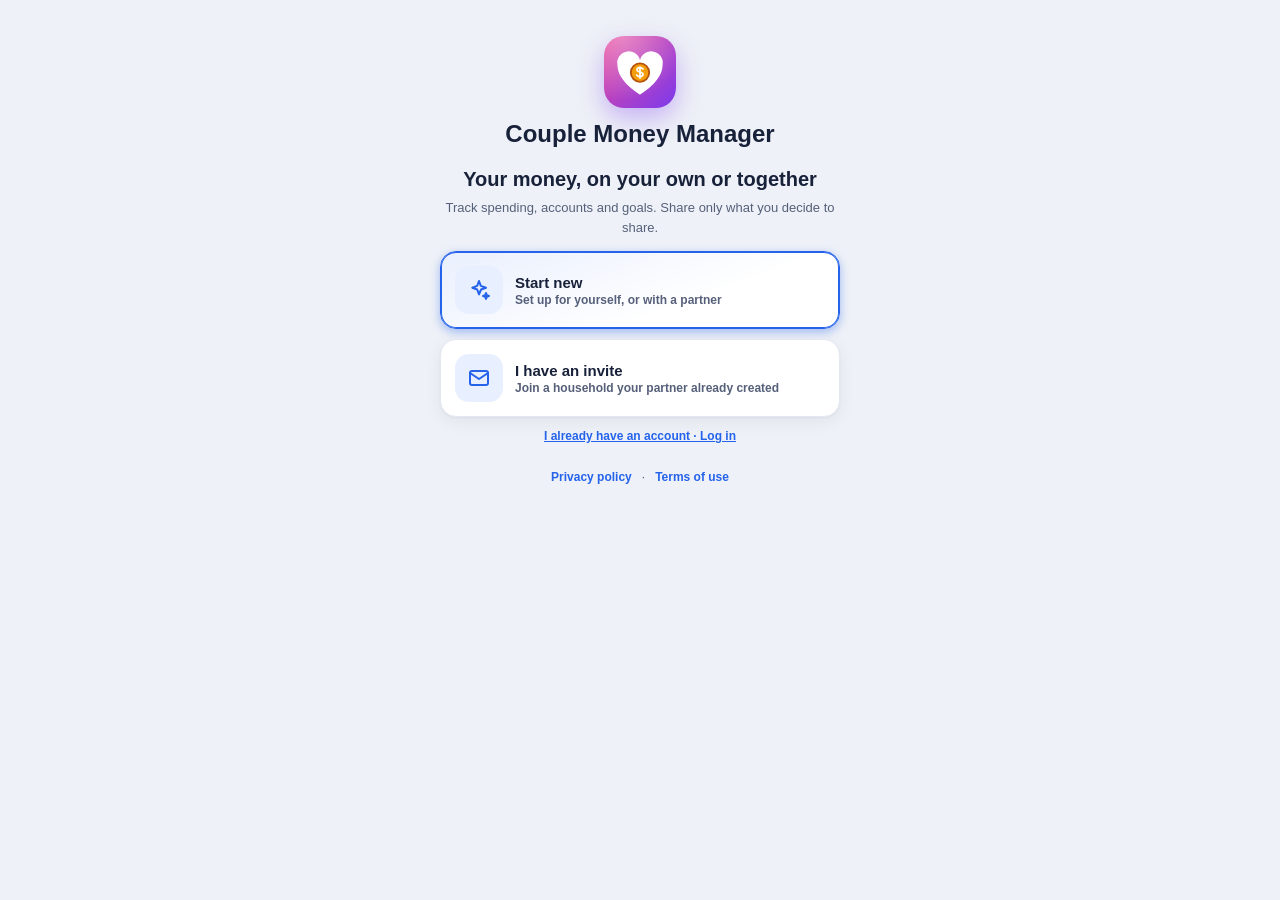
==== index.html @ 71496092 "v1.60 beta 124" ====
<!DOCTYPE html>
<html lang="en">
<head>
<meta charset="UTF-8">
<script>/* beta 45: OneDrive sign-in pop-up — hand the result to the app window and close, without starting the app here */
(function(){try{if(window.opener&&window.opener!==window&&/[?&]state=cmm45/.test(location.search)){window.opener.postMessage({type:'cmm45-ms',search:location.search},location.origin);document.write('<p style="font-family:sans-serif;padding:24px">Signed in. You can close this window.</p>');if(window.stop)window.stop();setTimeout(function(){window.close();},400);}}catch(e){}})();</script>
<meta name="viewport" content="width=device-width, initial-scale=1, viewport-fit=cover">
<meta name="theme-color" content="#2563eb">
<meta name="mobile-web-app-capable" content="yes">
<meta name="apple-mobile-web-app-capable" content="yes">
<meta name="apple-mobile-web-app-status-bar-style" content="black-translucent">
<meta name="apple-mobile-web-app-title" content="Couple Money">
<meta name="application-name" content="Couple Money Manager">
<meta name="app-version" content="1.60-beta.124">
<meta name="format-detection" content="telephone=no">
<link rel="apple-touch-icon" href="[data-uri]">
<title>v1.60 beta 124 · Couple Money Manager</title>
<link rel="manifest" href="manifest.json">
<meta name="description" content="Your money. Together or your own. Personal and couple tracking, shared bills, budgets, goals and net worth.">
<link rel="icon" href="data:image/svg+xml,%3Csvg xmlns=%22http://www.w3.org/2000/svg%22 viewBox=%220 0 64 64%22%3E%3Cdefs%3E%3ClinearGradient id=%22g%22 x1=%220%22 y1=%220%22 x2=%221%22 y2=%221%22%3E%3Cstop offset=%220%22 stop-color=%22%23ec4899%22/%3E%3Cstop offset=%221%22 stop-color=%22%237c3aed%22/%3E%3C/linearGradient%3E%3CradialGradient id=%22s%22 cx=%22.25%22 cy=%220%22 r=%22.9%22%3E%3Cstop offset=%220%22 stop-color=%22%23fff%22 stop-opacity=%22.35%22/%3E%3Cstop offset=%221%22 stop-color=%22%23fff%22 stop-opacity=%220%22/%3E%3C/radialGradient%3E%3C/defs%3E%3Crect width=%2264%22 height=%2264%22 rx=%2215%22 fill=%22url%28%23g%29%22/%3E%3Crect width=%2264%22 height=%2264%22 rx=%2215%22 fill=%22url%28%23s%29%22/%3E%3Cpath d=%22M32 52S12 40.5 12 26.2A10.2 10.2 0 0 1 32 21.6a10.2 10.2 0 0 1 20 4.6C52 40.5 32 52 32 52Z%22 fill=%22%23fff%22/%3E%3Ccircle cx=%2232%22 cy=%2232.5%22 r=%228.2%22 fill=%22%23f59e0b%22/%3E%3Ccircle cx=%2232%22 cy=%2232.5%22 r=%228.2%22 fill=%22none%22 stroke=%22%23b45309%22 stroke-width=%221.6%22/%3E%3Cpath d=%22M32 27.6v9.8M34.6 29.4c-.6-.9-1.6-1.3-2.7-1.3-1.5 0-2.6.8-2.6 2s1.2 1.6 2.6 1.9 2.8.8 2.8 2.1-1.2 2-2.8 2c-1.2 0-2.3-.5-2.9-1.4%22 fill=%22none%22 stroke=%22%23fff%22 stroke-width=%221.5%22 stroke-linecap=%22round%22/%3E%3C/svg%3E">
<link rel="stylesheet" href="couple-money-manager.css?v=1.60-beta.124">

</head>
<body>
<header class="hdr">
  <!-- v1.60 b30 · header redesign per mockup: full brand on the left (logo + name + tagline),
       one hamburger action on the right — it opens the quick-menu rail under it -->
  <div class="logo" style="display:flex;align-items:center;justify-content:center;color:#fff"><svg class="icn" style="width:25px;height:25px;vertical-align:0;stroke-width:1.6" viewBox="0 0 24 24"><path d="M12 20.5s-7.5-4.6-7.5-10.2A4.3 4.3 0 0 1 12 7.8a4.3 4.3 0 0 1 7.5 2.5c0 5.6-7.5 10.2-7.5 10.2Z" fill="#fff" stroke="#fff"/><circle cx="12" cy="12.6" r="3" fill="#f59e0b" stroke="#b45309" stroke-width="1"/></svg></div>
  <div class="brand"><h1>Couple Money Manager</h1><span class="brand-sub" id="brandSub">Your money, together</span></div>
  <button class="hmenu" id="hdrMenuBtn" type="button" data-act="hdrmenu" aria-label="Open quick menu" aria-haspopup="true" aria-controls="hdrRail" aria-expanded="false"><svg class="icn" viewBox="0 0 24 24" aria-hidden="true" id="hdrMenuIco"><path d="M4 7h16M4 12h16M4 17h16"/></svg><span class="bdg" id="hmenuBadge" hidden></span></button>
</header>
<div class="hscrim" id="hdrScrim" aria-hidden="true"></div>
<nav class="hrail" id="hdrRail" aria-label="Quick menu" aria-hidden="true">
  <button class="rbtn" id="hdrProfile" type="button" data-act="hdrprofile" aria-label="My profile" data-tip="My profile"><svg class="icn" viewBox="0 0 24 24" aria-hidden="true"><circle cx="12" cy="8" r="4"/><path d="M5 21c0-3.9 3.1-7 7-7s7 3.1 7 7"/></svg></button>
  <button class="rbtn" id="hdrSettings" type="button" data-act="v63profile" aria-label="Settings" data-tip="Settings"><svg class="icn" viewBox="0 0 24 24" aria-hidden="true"><circle cx="12" cy="12" r="3"/><path d="M19.4 15a1.7 1.7 0 0 0 .3 1.8l.1.1a2 2 0 1 1-2.8 2.8l-.1-.1a1.7 1.7 0 0 0-1.8-.3 1.7 1.7 0 0 0-1 1.5V21a2 2 0 1 1-4 0v-.1a1.7 1.7 0 0 0-1.1-1.5 1.7 1.7 0 0 0-1.8.3l-.1.1a2 2 0 1 1-2.8-2.8l.1-.1a1.7 1.7 0 0 0 .3-1.8 1.7 1.7 0 0 0-1.5-1H3a2 2 0 1 1 0-4h.1a1.7 1.7 0 0 0 1.5-1.1 1.7 1.7 0 0 0-.3-1.8l-.1-.1a2 2 0 1 1 2.8-2.8l.1.1a1.7 1.7 0 0 0 1.8.3H9a1.7 1.7 0 0 0 1-1.5V3a2 2 0 1 1 4 0v.1a1.7 1.7 0 0 0 1 1.5 1.7 1.7 0 0 0 1.8-.3l.1-.1a2 2 0 1 1 2.8 2.8l-.1.1a1.7 1.7 0 0 0-.3 1.8V9a1.7 1.7 0 0 0 1.5 1H21a2 2 0 1 1 0 4h-.1a1.7 1.7 0 0 0-1.5 1Z"/></svg></button>
  <div class="rsep" aria-hidden="true"></div>
  <button class="rbtn" id="hdrBell16" type="button" data-act="v63remctr" aria-label="Reminder centre" data-tip="Reminder centre"><svg class="icn" viewBox="0 0 24 24" aria-hidden="true"><path d="M18 8a6 6 0 0 0-12 0c0 7-3 7-3 9h18c0-2-3-2-3-9"/><path d="M10 21h4"/></svg><span class="bdg" id="bellN16" hidden></span></button>
  <button class="rbtn" id="hdrAsk" type="button" data-act="aiopen" aria-label="Money assistant" data-tip="Money assistant"><svg class="icn" viewBox="0 0 24 24" aria-hidden="true"><path d="M12 3l1.8 4.9L19 9.7l-4.9 1.8L12 16.4l-1.8-4.9L5.3 9.7l4.9-1.8Z"/><path d="M19 15l.8 2.2L22 18l-2.2.8L19 21l-.8-2.2L16 18l2.2-.8Z"/></svg></button>
  <div class="rsep" aria-hidden="true"></div>
  <button class="rbtn" id="eyeBtn" type="button" data-act="hideamt" aria-label="Hide amounts" data-tip="Hide amounts"><svg class="icn" viewBox="0 0 24 24" aria-hidden="true"><path d="M2 12s3.6-7 10-7 10 7 10 7-3.6 7-10 7S2 12 2 12Z"/><circle cx="12" cy="12" r="3"/></svg></button>
</nav>

<main>
  <!-- ============ OVERVIEW ============ -->
  <section class="view on" id="view-overview">
    <div id="jrnBox"></div>
    <div id="ovEmpty" hidden>
      <div class="card"><div class="empty">
        <div class="big" style="color:var(--accent)"><svg class="icn" viewBox="0 0 24 24"><path d="M21 12V7H5a2 2 0 0 1 0-4h14v4"/><path d="M3 5v14a2 2 0 0 0 2 2h16v-5"/><path d="M18 12a2 2 0 0 0 0 4h4v-4Z"/></svg></div>
        <div class="smpl-empty"><b>No transactions yet</b>
        <p>Add your first transaction or explore the app with sample data.</p>
        <button class="btn" data-act="add"><svg class="icn" viewBox="0 0 24 24" aria-hidden="true"><line x1="12" y1="5" x2="12" y2="19"/><line x1="5" y1="12" x2="19" y2="12"/></svg> Add transaction</button>
        <div style="height:8px"></div>
        <button class="btn ghost" data-act="demoadd"><svg class="icn" viewBox="0 0 24 24" aria-hidden="true"><polygon points="6 4 20 12 6 20 6 4"/></svg> Try with sample data</button>
        <button type="button" class="smpl-alt" data-act="import">Or import a file</button></div>
      </div></div>
    </div>
    <div id="ovMain">
      <div id="perBody"></div>
      <div class="card">
        <h2><svg class="icn" viewBox="0 0 24 24" aria-hidden="true"><path d="M3 21h18"/><path d="M5 21v-9"/><path d="M9.5 21v-9"/><path d="M14.5 21v-9"/><path d="M19 21v-9"/><path d="M3 8l9-5 9 5z"/><path d="M4 12h16"/></svg> Balances </h2>
        <div class="bal-strip" id="accStrip"></div>
        <div class="small muted" style="margin-top:8px"><svg class="icn" viewBox="0 0 24 24" aria-hidden="true"><path d="m4 4 7 17 2.5-7.5L21 11Z"/></svg> Tap an account to see its months</div>
      </div>
      <div class="card">
        <h2><svg class="icn" viewBox="0 0 24 24" aria-hidden="true"><line x1="6" y1="20" x2="6" y2="14"/><line x1="12" y1="20" x2="12" y2="9"/><line x1="18" y1="20" x2="18" y2="4"/><path d="M3 20h18"/></svg> Reports <span class="sub">tap a report to open</span></h2>
        <div class="tiles" id="repTiles"></div>
      </div>
    </div>
  </section>
  <!-- ============ TRANSACTIONS ============ -->
  <section class="view" id="view-txns">
    <!-- beta 71 (transactions-filter-mockup): search with the filter button inside it, type control, active-filter chips (only when applied), one count line -->
    <div class="txf71" id="txf71">
      <div class="txf71-srch" id="txfSrch">
        <svg class="icn txf71-si" viewBox="0 0 24 24" aria-hidden="true"><circle cx="11" cy="11" r="7"/><path d="m21 21-4.3-4.3"/></svg>
        <input class="fin" id="txSearch" type="search" placeholder="Search transactions…" autocomplete="off" aria-label="Search transactions" oninput="TXF.q=this.value;$('txClr').hidden=!this.value;renderTxns()">
        <button type="button" class="srchx" id="txClr" data-act="txclr" hidden aria-label="Clear search"><svg class="icn" viewBox="0 0 24 24" aria-hidden="true"><line x1="18" y1="6" x2="6" y2="18"/><line x1="6" y1="6" x2="18" y2="18"/></svg></button>
        <button type="button" class="txf71-fbtn" id="txFilterBtn" data-act="txfilter" aria-label="Filters" aria-haspopup="dialog"><svg class="icn" viewBox="0 0 24 24" aria-hidden="true"><path d="M4 21v-7M4 10V3M12 21v-9M12 8V3M20 21v-5M20 12V3M1 14h6M9 8h6M17 16h6"/></svg><span class="bd" id="txFilterN" hidden></span></button>
      </div>
      <div class="txf71-act" id="txfAct" hidden></div>
      <button type="button" class="ibtn" id="txSelToggle" data-act="selmode" hidden>Exit</button>
    </div>
    <div id="txList"></div> <!-- v1.35: every transaction is shown — no Show more cap -->
    <div id="txSelBar" hidden>
      <b id="txSelCount" style="white-space:nowrap">0 selected</b>
      <span class="sp"></span>
      <button class="ibtn" data-act="selall" style="flex:none">All</button>
      <button class="ibtn" data-act="selclear" style="flex:none">Clear</button>
      <button class="ibtn" data-act="batchpriv" style="flex:none">Private</button>
      <button class="ibtn" data-act="batchedit" style="flex:none;color:var(--accent);font-weight:800">Edit</button> <!-- v1.29: text-only -->
      <button class="ibtn" data-act="batchdel" style="flex:none;color:var(--exp);font-weight:800">Delete</button> <!-- v1.29: text-only -->
    </div>
  </section>

  <!-- ============ ACCOUNTS (v1.6 simplified) ============ -->
  <section class="view" id="view-accounts">
    <div class="card">
      <h2><svg class="icn" viewBox="0 0 24 24" aria-hidden="true"><path d="M3 21h18"/><path d="M5 21v-9"/><path d="M9.5 21v-9"/><path d="M14.5 21v-9"/><path d="M19 21v-9"/><path d="M3 8l9-5 9 5z"/><path d="M4 12h16"/></svg> Account Summary <span class="sub">tap to open one level at a time</span></h2>
      <div class="rows" id="accList"></div>
      <div class="help small" style="margin-top:8px">Tap a person to see their account types, tap a type to see its accounts, then tap an account to open it.</div>
      <button class="btn" data-act="accaddq" style="width:100%;margin-top:12px"><svg class="icn" viewBox="0 0 24 24" aria-hidden="true"><line x1="12" y1="5" x2="12" y2="19"/><line x1="5" y1="12" x2="19" y2="12"/></svg> Add account</button>
    </div>
  </section>

  <!-- ============ SETTINGS ============ -->
  <section class="view" id="view-settings">
    <div class="card">
      <h2><svg class="icn" viewBox="0 0 24 24" aria-hidden="true"><circle cx="12" cy="8" r="4"/><path d="M5 21c0-3.9 3.1-7 7-7s7 3.1 7 7"/></svg> Your account</h2>
      <div id="meBody"></div>
    </div>
    <div class="card">
      <h2><svg class="icn" viewBox="0 0 24 24" aria-hidden="true"><path d="M2 4h6a4 4 0 0 1 4 4v13a3 3 0 0 0-3-3H2Z"/><path d="M22 4h-6a4 4 0 0 0-4 4v13a3 3 0 0 1 3-3h7Z"/></svg> Manage Lists</h2>
      <div class="rows">
        <button class="trow" data-act="mgr" data-k="people"><span class="lb"><svg class="icn" viewBox="0 0 24 24" aria-hidden="true"><circle cx="9" cy="8" r="3.5"/><path d="M2.5 20c0-3.6 2.9-6.5 6.5-6.5s6.5 2.9 6.5 6.5"/><path d="M16 4.6a3.5 3.5 0 0 1 0 6.8"/><path d="M18.5 13.9c1.8.9 3 2.8 3 5.1"/></svg> People<small id="cntPeople"></small></span><span class="amt2 muted"><svg class="icn" viewBox="0 0 24 24" aria-hidden="true"><path d="M9 6l6 6-6 6"/></svg></span></button><button class="trow" data-act="mgr" data-k="acctype"><span class="lb"><svg class="icn" viewBox="0 0 24 24" aria-hidden="true"><path d="M4 20h16a2 2 0 0 0 2-2V9a2 2 0 0 0-2-2h-7.9a2 2 0 0 1-1.7-.9l-.8-1.2A2 2 0 0 0 7.9 4H4a2 2 0 0 0-2 2v12c0 1.1.9 2 2 2Z"/></svg> Account Types<small id="cntAccTypes"></small></span><span class="amt2 muted"><svg class="icn" viewBox="0 0 24 24" aria-hidden="true"><path d="M9 6l6 6-6 6"/></svg></span></button><button class="trow" data-act="mgr" data-k="accs"><span class="lb"><svg class="icn" viewBox="0 0 24 24" aria-hidden="true"><rect x="2" y="5" width="20" height="14" rx="2.5"/><line x1="2" y1="10" x2="22" y2="10"/><line x1="6" y1="15" x2="10" y2="15"/></svg> Accounts<small id="cntAccs"></small></span><span class="amt2 muted"><svg class="icn" viewBox="0 0 24 24" aria-hidden="true"><path d="M9 6l6 6-6 6"/></svg></span></button><button class="trow" data-act="mgr" data-k="cats"><span class="lb"><svg class="icn" viewBox="0 0 24 24" aria-hidden="true"><path d="M20.6 13.4 12 4.8V2H4.8A2.8 2.8 0 0 0 2 4.8V12l8.6 8.6a2 2 0 0 0 2.8 0l7.2-7.2a2 2 0 0 0 0-2.8Z"/><circle cx="7.5" cy="7.5" r="1.2"/></svg> Categories<small id="cntCats"></small></span><span class="amt2 muted"><svg class="icn" viewBox="0 0 24 24" aria-hidden="true"><path d="M9 6l6 6-6 6"/></svg></span></button><button class="trow" data-act="mgr" data-k="subs"><span class="lb"><svg class="icn" viewBox="0 0 24 24" aria-hidden="true"><line x1="9" y1="6" x2="21" y2="6"/><line x1="9" y1="12" x2="21" y2="12"/><line x1="9" y1="18" x2="21" y2="18"/><circle cx="4" cy="6" r="1"/><circle cx="4" cy="12" r="1"/><circle cx="4" cy="18" r="1"/></svg> Sub-categories<small id="cntSubs"></small></span><span class="amt2 muted"><svg class="icn" viewBox="0 0 24 24" aria-hidden="true"><path d="M9 6l6 6-6 6"/></svg></span></button><button class="trow" data-act="mgr" data-k="recur"><span class="lb"><svg class="icn" viewBox="0 0 24 24" aria-hidden="true"><path d="m17 2 4 4-4 4"/><path d="M3 11v-1a4 4 0 0 1 4-4h14"/><path d="m7 22-4-4 4-4"/><path d="M21 13v1a4 4 0 0 1-4 4H3"/></svg> Recurring<small id="cntRecur"></small></span><span class="amt2 muted"><svg class="icn" viewBox="0 0 24 24" aria-hidden="true"><path d="M9 6l6 6-6 6"/></svg></span></button><button class="trow" data-act="mgr" data-k="budgets"><span class="lb"><svg class="icn" viewBox="0 0 24 24" aria-hidden="true"><path d="M21 12V7H5a2 2 0 0 1 0-4h14v4"/><path d="M3 5v14a2 2 0 0 0 2 2h16v-5"/><path d="M18 12a2 2 0 0 0 0 4h4v-4Z"/></svg> Budgets<small id="cntBudgets"></small></span><span class="amt2 muted"><svg class="icn" viewBox="0 0 24 24" aria-hidden="true"><path d="M9 6l6 6-6 6"/></svg></span></button><button class="trow" data-act="mgr" data-k="goals"><span class="lb"><svg class="icn" viewBox="0 0 24 24" aria-hidden="true"><circle cx="12" cy="12" r="9"/><circle cx="12" cy="12" r="5"/><circle cx="12" cy="12" r="1"/></svg> Saving goals<small id="cntGoals"></small></span><span class="amt2 muted"><svg class="icn" viewBox="0 0 24 24" aria-hidden="true"><path d="M9 6l6 6-6 6"/></svg></span></button>
      </div>
    </div>
        <div class="card">
      <h2><svg class="icn" viewBox="0 0 24 24" aria-hidden="true"><rect x="4" y="11" width="16" height="10" rx="2"/><path d="M8 11V7a4 4 0 0 1 8 0v4"/></svg> Privacy</h2>
      <div id="privBody"></div>
    </div>
    <div class="card">
      <h2><svg class="icn" viewBox="0 0 24 24" aria-hidden="true"><path d="M12 22s8-3.6 8-10V5.5L12 2 4 5.5V12c0 6.4 8 10 8 10Z"/><path d="m9 11.5 2 2 4-4.5"/></svg> Data &amp; Sync</h2>
      <div class="ds-status" id="dsStatus"></div>
      <div class="mgr-sec">Cloud sync · <span id="fbSub" style="text-transform:none"></span></div>
      <div id="fbBody"></div>
      <div class="mgr-sec" style="margin-top:14px">Backups · <span id="bkSub" style="text-transform:none"></span></div>
      <div class="btnrow"><button class="btn ghost" data-act="bklist"><svg class="icn" viewBox="0 0 24 24" aria-hidden="true"><circle cx="12" cy="12" r="9"/><path d="M12 7v5l3.5 2"/></svg> History</button><button class="btn ghost" data-act="bkdown"><svg class="icn" viewBox="0 0 24 24" aria-hidden="true"><path d="M21 15v4a2 2 0 0 1-2 2H5a2 2 0 0 1-2-2v-4"/><path d="m7 10 5 5 5-5"/><line x1="12" y1="15" x2="12" y2="3"/></svg> Download</button></div>
      <div class="help small" style="margin-top:6px">A backup is saved on this phone after every change. Download one to keep a copy in Google Drive or OneDrive.</div>
    </div>
    <div class="card">
      <h2><svg class="icn" viewBox="0 0 24 24" aria-hidden="true"><path d="M21 15v4a2 2 0 0 1-2 2H5a2 2 0 0 1-2-2v-4"/><path d="m7 8 5-5 5 5"/><line x1="12" y1="3" x2="12" y2="15"/></svg> Import &amp; Export</h2>
      <div class="mgr-sec" style="margin-top:2px">Bring data in</div>
      <div style="display:grid;gap:8px">
        <button class="btn" data-act="import"><svg class="icn" viewBox="0 0 24 24" aria-hidden="true"><path d="M21 15v4a2 2 0 0 1-2 2H5a2 2 0 0 1-2-2v-4"/><path d="m7 8 5-5 5 5"/><line x1="12" y1="3" x2="12" y2="15"/></svg> Import a file <span style="font-weight:600;opacity:.85">· JSON, CSV or Excel</span></button>
        <button class="btn ghost" data-act="stmpick"><svg class="icn" viewBox="0 0 24 24" aria-hidden="true"><path d="M4 2v20l2-1 2 1 2-1 2 1 2-1 2 1 2-1 2 1V2l-2 1-2-1-2 1-2-1-2 1-2-1-2 1Z"/><path d="M8 8h8"/><path d="M8 12h8"/><path d="M8 16h5"/></svg> Import a bank / card statement</button>
      </div>
      <div class="help small" style="margin-top:6px">Imports are added to your data and duplicates are skipped. Statements open a review screen first. Need a format? <button class="aulink inl" data-act="xlstpl">Download the Excel template</button></div>
      <div class="mgr-sec" style="margin-top:14px">Take data out</div>
      <div class="exgrid">
        <button class="exbtn" data-act="csv"><svg class="icn" viewBox="0 0 24 24" aria-hidden="true"><path d="M21 15v4a2 2 0 0 1-2 2H5a2 2 0 0 1-2-2v-4"/><path d="m7 10 5 5 5-5"/><line x1="12" y1="15" x2="12" y2="3"/></svg><b>Transactions</b><small>CSV · Excel-ready</small></button>
        <button class="exbtn" data-act="psum"><svg class="icn" viewBox="0 0 24 24" aria-hidden="true"><path d="M21 15v4a2 2 0 0 1-2 2H5a2 2 0 0 1-2-2v-4"/><path d="m7 10 5 5 5-5"/><line x1="12" y1="15" x2="12" y2="3"/></svg><b>Per person</b><small>CSV · monthly totals</small></button>
        <button class="exbtn" data-act="bkdown"><svg class="icn" viewBox="0 0 24 24" aria-hidden="true"><path d="M21 15v4a2 2 0 0 1-2 2H5a2 2 0 0 1-2-2v-4"/><path d="m7 10 5 5 5-5"/><line x1="12" y1="15" x2="12" y2="3"/></svg><b>Full backup</b><small>JSON · re-importable</small></button>
      </div>
      <input type="file" id="fileStmt" accept=".csv,.txt,.tsv,.xlsx,.xls,.pdf" hidden onchange="stmFile(this)">
      <input type="file" id="fileImport" accept=".json,.csv,.txt,.tsv,.xlsx,.xls" multiple hidden onchange="importFile(this)">
      <input type="file" id="fileReplace" accept=".json,.csv,.txt,.tsv,.xlsx,.xls" hidden onchange="replaceFile(this)">
    </div>
    <div class="card danger">
      <h2 style="color:var(--exp)"><svg class="icn" viewBox="0 0 24 24" aria-hidden="true"><path d="M10.3 3.9 1.8 18a2 2 0 0 0 1.7 3h17a2 2 0 0 0 1.7-3L13.7 3.9a2 2 0 0 0-3.4 0Z"/><line x1="12" y1="9" x2="12" y2="13"/><line x1="12" y1="17" x2="12.01" y2="17"/></svg> Danger zone</h2>
      <div style="display:grid;gap:8px">
        <button class="btn red" data-act="replacefile"><svg class="icn" viewBox="0 0 24 24" aria-hidden="true"><path d="M3 11V9a4 4 0 0 1 4-4h11"/><path d="m15 2 3 3-3 3"/><path d="M21 13v2a4 4 0 0 1-4 4H6"/><path d="m9 22-3-3 3-3"/></svg> Replace all data with a file…</button>
        <button class="btn red" data-act="clear"><svg class="icn" viewBox="0 0 24 24" aria-hidden="true"><path d="M3 6h18"/><path d="M19 6v14a2 2 0 0 1-2 2H7a2 2 0 0 1-2-2V6"/><path d="M8 6V4a2 2 0 0 1 2-2h4a2 2 0 0 1 2 2v2"/><line x1="10" y1="11" x2="10" y2="17"/><line x1="14" y1="11" x2="14" y2="17"/></svg> Clear data…</button>
      </div>
      <div class="help small" style="margin-top:8px">A safety snapshot is saved to Backup history first.</div>
    </div>
    <div class="card">
      <h2><svg class="icn" viewBox="0 0 24 24" aria-hidden="true"><path d="M6 8a6 6 0 0 1 12 0c0 7 3 9 3 9H3s3-2 3-9"/><path d="M10.3 21a1.94 1.94 0 0 0 3.4 0"/></svg> Payment reminders</h2>
      <div id="remBody"></div>
    </div>
    <div class="card">
      <h2><svg class="icn" viewBox="0 0 24 24" aria-hidden="true"><line x1="4" y1="21" x2="4" y2="14"/><line x1="4" y1="10" x2="4" y2="3"/><line x1="12" y1="21" x2="12" y2="12"/><line x1="12" y1="8" x2="12" y2="3"/><line x1="20" y1="21" x2="20" y2="16"/><line x1="20" y1="12" x2="20" y2="3"/><line x1="1" y1="14" x2="7" y2="14"/><line x1="9" y1="8" x2="15" y2="8"/><line x1="17" y1="16" x2="23" y2="16"/></svg> Display</h2>
      <div class="f-row"><label>Theme color</label><div class="chips" id="accentSw" style="gap:10px;padding:4px 0"></div></div>
      <div class="f-row"><label>Appearance</label><div class="segmini" id="modeSeg" style="margin-bottom:0"></div></div>
      <div class="f-row" style="margin-bottom:0"><label>Currency symbol</label><input class="fin" id="curSymbol" placeholder="RM, $, € …" onchange="DB.meta.currency=this.value.trim();touch();openSheetRefresh()"></div>
    </div>
    <div class="card"><h2><svg class="icn" viewBox="0 0 24 24" aria-hidden="true"><circle cx="12" cy="12" r="9"/><line x1="12" y1="10.5" x2="12" y2="16"/><line x1="12" y1="7.5" x2="12" y2="7.6"/></svg> About <span class="sub">v1.60 beta 42</span></h2><div class="help"><b>Couple Money Manager</b> is a single-file app for couples that works offline. Your data lives on this device and cloud sync is opt-in.</div>
      <details class="help" style="margin-top:10px"><summary>Help &amp; tips</summary><ol>
        <li><b>Add:</b> tap ＋, pick a category chip, then Save. Your last category is remembered.</li>
        <li><b>Edit:</b> tap a transaction. <b>Select several:</b> long-press one.</li>
        <li><b>Signed amounts:</b> a positive Expense or Income is normal. Type a negative amount to reduce expenses or income.</li>
        <li><b>Split a bill, refund or income:</b> tap the <b>Split</b> option on the form, choose <b>Equal</b> or <b>Custom</b> shares, and use the keypad to edit a share. The balance line and the “owes” preview update as you type. For a bill, the other person's share is added to the “X owes Y” ledger. For a refund, it is taken off. For income received into your account, their share is owed back to them. Settle it from Between Us.</li>
        <li><b>Credit cards:</b> set a statement day and payment-due days in Accounts → the account → Edit.</li>
        <li><b>Budgets:</b> Settings → App Preference → Budgets. Set fixed and variable amounts per category, as a couple budget or a personal one.</li>
        <li><b>Saving goals:</b> Settings → App Preference → Saving goals. Link a goal to a savings account, or add money to it by hand.</li>
        <li><b>Reports:</b> every report has Week / Month / Year and Couple / individual options.</li>
                <li><b>Split bills:</b> a split bill is one grouped row — tap it to open whole-bill Details. <b>Edit</b> and <b>Copy</b> act on the whole bill (Copy keeps the split, sets today's date and omits Repeat). <b>Delete</b> removes every share and reverses the Between Us entry, with Undo.</li>
        <li><b>Money assistant:</b> tap <b>Ask</b> at the top. Answers come from your data on this device; you can optionally connect OpenAI or Gemini with your own key.</li>
        <li><b>Privacy:</b> Settings → Privacy &amp; Security. Set a PIN, choose what the Privacy Screen hides and how the device is protected. Mark any transaction Private under More options.</li>
        <li><b>Household sync:</b> sign in with Google or email in Settings → Modes, then invite your partner with a link you copy or share. You both see the same data, updated live.</li>
        <li><b>Hide from your partner:</b> mark a transaction Private, or hide an account balance, in Settings → Modes.</li>
        <li><b>Statements:</b> Settings → Data &amp; Sync → Import a bank / card statement. Review every line before it is added.</li>
        <li><b>Calculator:</b> tap the calculator icon inside an amount box.</li>
        <li><b>Getting started:</b> follow the first steps at the top of Home. Each “Show me” guides you step by step while you do it yourself.</li>
        <li><b>Sample data:</b> Settings → Data &amp; Sync → Sample data → Try with sample data or Remove sample data. It stays on this phone.</li>
        <li><b>Back:</b> the phone Back button or Esc closes the top screen.</li>
      </ol></details></div>
  </section>
</main>

<!-- drill-down page -->
<div class="page" id="pageDrill">
  <div class="hdrrow">
    <button class="backbtn" data-act="dback">‹</button>
    <div class="crumb" id="drillCrumb"></div>
  </div>
  <div id="drillBody"></div>
</div>

<!-- fullscreen report page (v1.5) — cards moved here from Overview, shown one at a time -->
<div class="page" id="pageReport">
  <div class="hdrrow">
    <button class="backbtn" data-act="repclose">‹</button>
    <div style="min-width:0">
      <b id="repTitle" style="font-size:15px">Report</b>
      <div class="small muted" id="repSub" style="white-space:nowrap;overflow:hidden;text-overflow:ellipsis"></div>
    </div>
  </div>
  <div id="reportBody">
    <div class="rep" data-rep="dyn" id="repDyn" hidden></div>
  </div>
</div>

<nav class="nav">
  <button class="nbtn on" data-v="overview" data-act="nav"> <svg viewBox="0 0 24 24" fill="none" stroke="currentColor" stroke-width="2" stroke-linecap="round"><rect x="3" y="3" width="7" height="7" rx="1.5"/><rect x="14" y="3" width="7" height="7" rx="1.5"/><rect x="3" y="14" width="7" height="7" rx="1.5"/><rect x="14" y="14" width="7" height="7" rx="1.5"/></svg>Home</button>
  <button class="nbtn" data-v="txns" data-act="nav"><svg viewBox="0 0 24 24" fill="none" stroke="currentColor" stroke-width="2" stroke-linecap="round"><path d="M4 6h16M4 12h16M4 18h10"/></svg>Transactions</button>
  <div class="nadd"><button data-act="add" aria-label="Add transaction"><svg viewBox="0 0 24 24" fill="none" stroke="currentColor" stroke-width="2.4" stroke-linecap="round"><path d="M12 5v14M5 12h14"/></svg></button></div>
  <button class="nbtn" data-v="accounts" data-act="nav"><svg viewBox="0 0 24 24" fill="none" stroke="currentColor" stroke-width="2" stroke-linecap="round" stroke-linejoin="round"><path d="M21 12V7a2 2 0 0 0-2-2H5a2 2 0 0 0-2 2v10a2 2 0 0 0 2 2h14a2 2 0 0 0 2-2v-3"/><path d="M16 12h6"/><circle cx="16" cy="12" r="1" fill="currentColor"/></svg>Accounts</button>
  <button class="nbtn" data-v="settings" data-act="nav"><svg viewBox="0 0 24 24" fill="none" stroke="currentColor" stroke-width="2" stroke-linecap="round"><circle cx="12" cy="12" r="3.2"/><path d="M12 2.8v2.6M12 18.6v2.6M2.8 12h2.6M18.6 12h2.6M5.5 5.5l1.9 1.9M16.6 16.6l1.9 1.9M18.5 5.5l-1.9 1.9M7.4 16.6l-1.9 1.9"/></svg>Settings</button>
</nav>

<!-- add / edit sheet -->
<div class="ov" id="ovl" data-act="closesheet"></div>
<div class="sheet" id="sheet">
  <div class="grab"></div>
  <div style="display:flex;align-items:center;gap:4px;margin-bottom:12px">
    <b id="sheetTitle" style="font-size:16px;flex:1">Add transaction</b>
    <button class="hbtn" id="btnDup" data-act="duptxn" hidden aria-label="Duplicate as new" title="Duplicate as new"><svg class="icn" viewBox="0 0 24 24" aria-hidden="true"><rect x="9" y="9" width="13" height="13" rx="2"/><path d="M5 15H4a2 2 0 0 1-2-2V4a2 2 0 0 1 2-2h9a2 2 0 0 1 2 2v1"/></svg></button>
    <button class="hbtn del" id="btnDel" data-act="deltxn" hidden aria-label="Delete transaction" title="Delete"><svg class="icn" viewBox="0 0 24 24" aria-hidden="true"><path d="M3 6h18"/><path d="M19 6v14a2 2 0 0 1-2 2H7a2 2 0 0 1-2-2V6"/><path d="M8 6V4a2 2 0 0 1 2-2h4a2 2 0 0 1 2 2v2"/><line x1="10" y1="11" x2="10" y2="17"/><line x1="14" y1="11" x2="14" y2="17"/></svg></button>
    <button class="hbtn" data-act="closesheet" aria-label="close"><svg class="icn" viewBox="0 0 24 24" aria-hidden="true"><line x1="18" y1="6" x2="6" y2="18"/><line x1="6" y1="6" x2="18" y2="18"/></svg></button>
  </div>
  <div class="help small" id="fGroupNote" hidden style="margin-bottom:10px;padding:8px 10px;background:var(--bg);border-radius:10px"></div>
  <div class="seg" style="margin-bottom:14px">
    <button id="segExp" class="on-exp" data-act="ftype" data-t="Expense"><svg class="icn" viewBox="0 0 24 24" aria-hidden="true"><line x1="5" y1="12" x2="19" y2="12"/></svg> Expense</button>
    <button id="segInc" data-act="ftype" data-t="Income"><svg class="icn" viewBox="0 0 24 24" aria-hidden="true"><line x1="12" y1="5" x2="12" y2="19"/><line x1="5" y1="12" x2="19" y2="12"/></svg> Income</button>
    <button id="segTrf" data-act="ftype" data-t="Transfer"><svg class="icn" viewBox="0 0 24 24" aria-hidden="true"><path d="M8 3 4 7l4 4"/><path d="M4 7h16"/><path d="m16 21 4-4-4-4"/><path d="M20 17H4"/></svg> Transfer</button>
  </div>
  <div class="f-row">
    <label>Amount</label>
    <div class="amt-wrap"><span class="cur" id="fCur"></span><input class="fin amt-in" id="fAmount" inputmode="decimal" placeholder="0.00" oninput="updateSplitHint();updateOwnerUI();signUI()"></div>
  </div>
  <div class="f-row" id="fCatBox"><label>Category</label><div class="cat-chips" id="fCatChips"></div></div>
  <div class="f-row" id="fSubRow"><label>Sub-category</label><div class="cat-chips" id="fSubChips"></div><input type="hidden" id="fSub"></div>
  <div style="display:grid;grid-template-columns:1fr 1fr;gap:10px">
    <div class="f-row"><label id="fAccLabel">Account</label><select class="fin" id="fAccount" onchange="updateOwnerUI();updateSplitHint()"></select></div>
    <div class="f-row" id="fOwnerRow"><label id="fOwnerLbl">Account owner</label><div class="otxt" id="fOwner">—</div></div>
  </div>
  <div style="display:grid;grid-template-columns:1fr 1fr;gap:10px">
    <div class="f-row" id="fToRow" hidden><label>To account</label><select class="fin" id="fTo" onchange="updateOwnerUI()"></select></div>
    <div class="f-row" id="fOwnerToRow" hidden><label>To account owner</label><div class="otxt" id="fOwnerTo">—</div></div>
  </div>
  <div class="f-row" id="fOwedRow" hidden style="background:var(--bg);border-radius:10px;padding:9px 10px"><label style="display:flex;align-items:center;gap:8px;text-transform:none;font-weight:600;cursor:pointer"><input type="checkbox" id="fOwed" style="width:17px;height:17px;accent-color:var(--accent)"><span>Amount owed <span style="font-weight:400;color:var(--muted)">— track the debt between the two owners</span></span></label><div class="help small" id="fOwedHint" style="margin-top:5px"></div></div>
  <div style="display:grid;grid-template-columns:1fr 1fr;gap:10px">
    <div class="f-row" id="fDateRow"><label>Date</label><input type="date" class="fin" id="fDate"></div>
    <div class="f-row" id="fNoteRow"><label>Note</label><input class="fin" id="fNote" placeholder="optional"></div>
  </div>
  <details class="more" id="fMore"><summary>More options: repeat, split &amp; privacy</summary>
    <label class="mgr-row" style="cursor:pointer;border:0;padding:2px 0 10px"><span class="lb" style="white-space:normal"><svg class="icn" viewBox="0 0 24 24" aria-hidden="true"><rect x="4" y="11" width="16" height="10" rx="2"/><path d="M8 11V7a4 4 0 0 1 8 0v4"/></svg> Private<small>Your partner sees only the date and amount, can’t open or edit it, and sees *** for the balance of the account it touches.</small></span><input type="checkbox" class="tgl" id="fPriv"></label>
    <div class="f-row" id="fRepRow"><label title="Auto-adds future transactions"><svg class="icn" viewBox="0 0 24 24" aria-hidden="true"><path d="m17 2 4 4-4 4"/><path d="M3 11v-1a4 4 0 0 1 4-4h14"/><path d="m7 22-4-4 4-4"/><path d="M21 13v1a4 4 0 0 1-4 4H3"/></svg> Repeat</label><div style="display:flex;gap:6px;align-items:center;flex-wrap:wrap"><select class="fin" id="fRep" style="flex:1;min-width:86px;padding-left:8px;padding-right:8px" onchange="repUI()"><option value="">No repeat</option><option value="day">Daily</option><option value="week">Weekly</option><option value="month">Monthly</option><option value="year">Yearly</option></select><input class="fin" id="fRepEvery" type="number" min="1" value="1" style="width:58px;flex:none" aria-label="repeat every N periods"><span class="small" id="fRepLbl" style="color:var(--muted);white-space:nowrap"></span></div></div>
    <div class="f-row" id="fSplitBox"><label><svg class="icn" viewBox="0 0 24 24" aria-hidden="true"><circle cx="9" cy="8" r="3.5"/><path d="M2.5 20c0-3.6 2.9-6.5 6.5-6.5s6.5 2.9 6.5 6.5"/><path d="M16 4.6a3.5 3.5 0 0 1 0 6.8"/><path d="M18.5 13.9c1.8.9 3 2.8 3 5.1"/></svg> Split between people <span style="text-transform:none;font-weight:600">(works for bills, refunds and income — type each share as a positive amount)</span></label><div id="fSplitRows"></div><div class="small" id="fSplitHint" style="margin-top:2px;color:var(--muted)"></div></div>
  </details>
  <div class="sheet-foot"><button class="btn" data-act="savetxn">Save transaction</button></div>
</div>

<!-- v1.48 choice modal -->
<div class="cmodal" id="chmodal"><div class="cbox"><p id="chMsg"></p><div id="chBtns" style="display:grid;gap:8px"></div></div></div>
<!-- v1.48 AI assistant -->
<div class="ov" id="aiOvl" data-act="aiclose"></div>
<div class="sheet" id="aiSheet">
  <div class="grab"></div>
  <div style="display:flex;align-items:center;gap:4px;margin-bottom:6px">
    <div style="flex:1;min-width:0"><b style="font-size:16px;color:var(--accent)"><svg class="icn" viewBox="0 0 24 24" aria-hidden="true"><path d="M12 3l1.8 4.9L19 9.7l-4.9 1.8L12 16.4l-1.8-4.9L5.3 9.7l4.9-1.8Z"/><path d="M19 15l.8 2.2L22 18l-2.2.8L19 21l-.8-2.2L16 18l2.2-.8Z"/></svg> Money assistant</b><div class="small muted" id="aiMode"></div></div>
    <button class="hbtn" data-act="aiset" aria-label="assistant settings"><svg class="icn" viewBox="0 0 24 24" aria-hidden="true"><line x1="4" y1="21" x2="4" y2="14"/><line x1="4" y1="10" x2="4" y2="3"/><line x1="12" y1="21" x2="12" y2="12"/><line x1="12" y1="8" x2="12" y2="3"/><line x1="20" y1="21" x2="20" y2="16"/><line x1="20" y1="12" x2="20" y2="3"/><line x1="1" y1="14" x2="7" y2="14"/><line x1="9" y1="8" x2="15" y2="8"/><line x1="17" y1="16" x2="23" y2="16"/></svg></button>
    <button class="hbtn" data-act="aiclose" aria-label="close"><svg class="icn" viewBox="0 0 24 24" aria-hidden="true"><line x1="18" y1="6" x2="6" y2="18"/><line x1="6" y1="6" x2="18" y2="18"/></svg></button>
  </div>
  <div id="aiCfg" class="aicfg" hidden></div>
  <div id="aiLog" class="ailog"></div>
  <div class="chips" id="aiSug" style="padding:6px 0"></div>
  <div class="aiin"><input class="fin" id="aiQ" placeholder="Ask about your money…" autocomplete="off" onkeydown="if(event.key==='Enter'){event.preventDefault();aiSend();}"><button class="btn sm" data-act="aisend">Send</button></div>
</div>
<!-- confirm modal -->
<div class="cmodal" id="cmodal"><div class="cbox">
  <p id="confirmMsg"></p>
  <div class="crow"><button class="btn ghost" data-act="cno">Cancel</button><button class="btn" id="confirmOk" data-act="cyes">OK</button></div>
</div></div>

<!-- clear-data chooser modal (v1.15) -->
<div class="cmodal" id="clrmodal"><div class="cbox">
  <p style="font-weight:800;margin-bottom:2px"><svg class="icn" viewBox="0 0 24 24" aria-hidden="true"><path d="m7 21-4.3-4.3a2 2 0 0 1 0-2.8l9.6-9.6a2 2 0 0 1 2.8 0l5.6 5.6a2 2 0 0 1 0 2.8L13 21"/><path d="M22 21H7"/><path d="m5 11 8 8"/></svg> Clear data — choose what to wipe</p>
  <p class="help small" style="margin-bottom:8px">Tick the lists to wipe, or wipe everything. Unticked lists are kept. A safety snapshot is always kept in <svg class="icn" viewBox="0 0 24 24" aria-hidden="true"><path d="M12 22s8-3.6 8-10V5.5L12 2 4 5.5V12c0 6.4 8 10 8 10Z"/><path d="m9 11.5 2 2 4-4.5"/></svg> Backup history, so a wipe can be undone right after.</p>
  <div id="clrBody" style="text-align:left;margin-bottom:10px;display:grid;gap:6px"></div>
  <div style="display:grid;gap:8px">
    <button class="btn red-solid" data-act="clrsel">Clear selected</button>
    <button class="btn ghost" data-act="clrclose">Cancel</button>
    <button data-act="clrall" style="display:block;margin:4px auto 0;padding:8px;color:var(--exp);font-size:13px;font-weight:700;text-decoration:underline;text-align:center">Wipe everything instead…</button>
  </div>
</div></div>

<!-- beta 71: Transactions Filters sheet (one row per filter, expands in place; changes apply live) -->
<div class="ov" id="txfOvl" data-act="txfclose"></div>
<div class="sheet txf71-sheet" id="txfSheet" role="dialog" aria-modal="true" aria-labelledby="txfTitle">
  <div class="grab"></div>
  <div class="txf71-shead"><b id="txfTitle">Filters</b><button type="button" class="txf71-x" data-act="txfclose" aria-label="Close"><svg class="icn" viewBox="0 0 24 24" aria-hidden="true"><line x1="18" y1="6" x2="6" y2="18"/><line x1="6" y1="6" x2="18" y2="18"/></svg></button></div>
  <div class="txf71-sbody" id="txfBody"></div>
  <div class="txf71-sfoot"><button type="button" class="btn ghost" data-act="txfreset">Reset</button><button type="button" class="btn" id="txfShow" data-act="txfclose">Show</button></div>
</div>

<!-- list manager modal (pop-out) -->
<div class="ov" id="mgrOvl" data-act="mgrclose"></div>
<div class="sheet" id="mgrSheet">
  <div class="grab"></div>
  <div style="display:flex;align-items:center;margin-bottom:10px">
    <b id="mgrTitle" style="font-size:16px">Manage</b>
    <button class="muted" style="margin-left:auto;font-size:20px;line-height:1;padding:4px" data-act="mgrclose" aria-label="close"><svg class="icn" viewBox="0 0 24 24" aria-hidden="true"><line x1="18" y1="6" x2="6" y2="18"/><line x1="6" y1="6" x2="18" y2="18"/></svg></button>
  </div>
  <div id="mgrBody"></div>
</div>

<div id="calcPad" aria-label="calculator"><div class="cpv"><span id="cpLbl">Amount</span><b id="cpRes"></b></div><div class="cpg"><button type="button" data-ck="7" tabindex="-1">7</button><button type="button" data-ck="8" tabindex="-1">8</button><button type="button" data-ck="9" tabindex="-1">9</button><button type="button" data-ck="/" class="op" tabindex="-1">÷</button><button type="button" data-ck="4" tabindex="-1">4</button><button type="button" data-ck="5" tabindex="-1">5</button><button type="button" data-ck="6" tabindex="-1">6</button><button type="button" data-ck="*" class="op" tabindex="-1">×</button><button type="button" data-ck="1" tabindex="-1">1</button><button type="button" data-ck="2" tabindex="-1">2</button><button type="button" data-ck="3" tabindex="-1">3</button><button type="button" data-ck="-" class="op" tabindex="-1">−</button><button type="button" data-ck="." tabindex="-1">.</button><button type="button" data-ck="0" tabindex="-1">0</button><button type="button" data-ck="bk" class="fn" tabindex="-1">⌫</button><button type="button" data-ck="+" class="op" tabindex="-1">+</button><button type="button" data-ck="C" class="fn" tabindex="-1">C</button><button type="button" data-ck="=" class="op" tabindex="-1">=</button><button type="button" data-ck="done" class="eq" tabindex="-1" style="grid-column:span 2">Done</button></div></div>
<div id="lockScr" hidden><div class="lkbox"><div class="lklogo"><svg class="icn" viewBox="0 0 24 24" aria-hidden="true"><rect x="4" y="11" width="16" height="10" rx="2"/><path d="M8 11V7a4 4 0 0 1 8 0v4"/></svg></div><b id="lkTitle">Enter your PIN</b><div class="lkdots" id="lkDots"></div><div class="lkmsg" id="lkMsg"></div><div class="lkpad"><button type="button" data-act="lk" data-k="1">1</button><button type="button" data-act="lk" data-k="2">2</button><button type="button" data-act="lk" data-k="3">3</button><button type="button" data-act="lk" data-k="4">4</button><button type="button" data-act="lk" data-k="5">5</button><button type="button" data-act="lk" data-k="6">6</button><button type="button" data-act="lk" data-k="7">7</button><button type="button" data-act="lk" data-k="8">8</button><button type="button" data-act="lk" data-k="9">9</button><button type="button" id="lkCancel" data-act="lk" data-k="x" class="lkf">Cancel</button><button type="button" data-act="lk" data-k="0">0</button><button type="button" data-act="lk" data-k="bk" class="lkf">⌫</button></div><button type="button" id="lkForgot" class="lkforgot" data-act="prforgot" hidden>Forgot PIN?</button></div></div>
<div id="authScr" hidden><div class="aubox"><div class="aulogo"><svg viewBox="0 0 64 64" width="64" height="64"><defs><linearGradient id="lgG" x1="0" y1="0" x2="1" y2="1"><stop offset="0" stop-color="#ec4899"/><stop offset="1" stop-color="#7c3aed"/></linearGradient><radialGradient id="lgS" cx=".25" cy="0" r=".9"><stop offset="0" stop-color="#fff" stop-opacity=".35"/><stop offset="1" stop-color="#fff" stop-opacity="0"/></radialGradient></defs><rect width="64" height="64" rx="15" fill="url(#lgG)"/><rect width="64" height="64" rx="15" fill="url(#lgS)"/><path d="M32 52S12 40.5 12 26.2A10.2 10.2 0 0 1 32 21.6a10.2 10.2 0 0 1 20 4.6C52 40.5 32 52 32 52Z" fill="#fff"/><circle cx="32" cy="32.5" r="8.2" fill="#f59e0b"/><circle cx="32" cy="32.5" r="8.2" fill="none" stroke="#b45309" stroke-width="1.6"/><path d="M32 27.6v9.8M34.6 29.4c-.6-.9-1.6-1.3-2.7-1.3-1.5 0-2.6.8-2.6 2s1.2 1.6 2.6 1.9 2.8.8 2.8 2.1-1.2 2-2.8 2c-1.2 0-2.3-.5-2.9-1.4" fill="none" stroke="#fff" stroke-width="1.5" stroke-linecap="round"/></svg></div><h1 class="autitle">Couple Money Manager</h1><p class="ausub" id="auSub"></p><div id="auBody"></div></div></div>
<div id="tourRing" hidden></div><div id="tourTip" hidden></div>
<div class="toast" id="toast"><span id="toastMsg"></span><button id="toastUndo" data-act="undo"><svg class="icn" viewBox="0 0 24 24" aria-hidden="true"><path d="M9 14 4 9l5-5"/><path d="M4 9h10a6 6 0 0 1 6 6v5"/></svg> Undo</button><span id="toastBar" aria-hidden="true"><i></i></span></div>

<!-- PIN reset service for email codes, Google re-authentication and security alerts.
     This URL matches FIREBASE_CONFIG.projectId (money-manager-f91c3) and the function's
     asia-southeast1 deployment region. Deploy the updated functions/pin-reset.js before release. -->
<script>window.CMM_CONFIG={pinResetApi:'https://asia-southeast1-money-manager-f91c3.cloudfunctions.net/pinReset',
  /* Household folder (beta 45) — see HOUSEHOLD_FOLDER_SETUP.md. Leave a value empty and that provider shows “not set up”. */
  googleClientId:'609634460790-33l3asn0qa25d6iki1c0kp3n313prpkd.apps.googleusercontent.com',   /* Google Cloud OAuth 2.0 client ID (type: Web application), Drive API + Picker API enabled */
  googleApiKey:'AIzaSyA66ZCGv2TEEo7ON6ewQuuM6JaHjRBHqqM',     /* Google Cloud API key (browser key, restricted to this site + Google Picker API) */
  googleAppId:'609634460790',      /* Google Cloud project NUMBER (digits) — lets files picked in the Google Picker open */
  msClientId:'494f5854-970b-4761-8433-a64de8c644bd',       /* beta 104 · Microsoft Entra app (client) ID, platform: Single-page application */
  msTenant:'common',
  /* Public pages (beta 46) — relative to this page, or full https:// URLs */
  privacyUrl:'privacy.html',
  termsUrl:'terms.html',
  supportEmail:''      /* e.g. 'support@yourdomain.com' — shown as a Support link */};</script>
<script src="couple-money-manager.js?v=1.60-beta.124"></script>
</body>
</html>
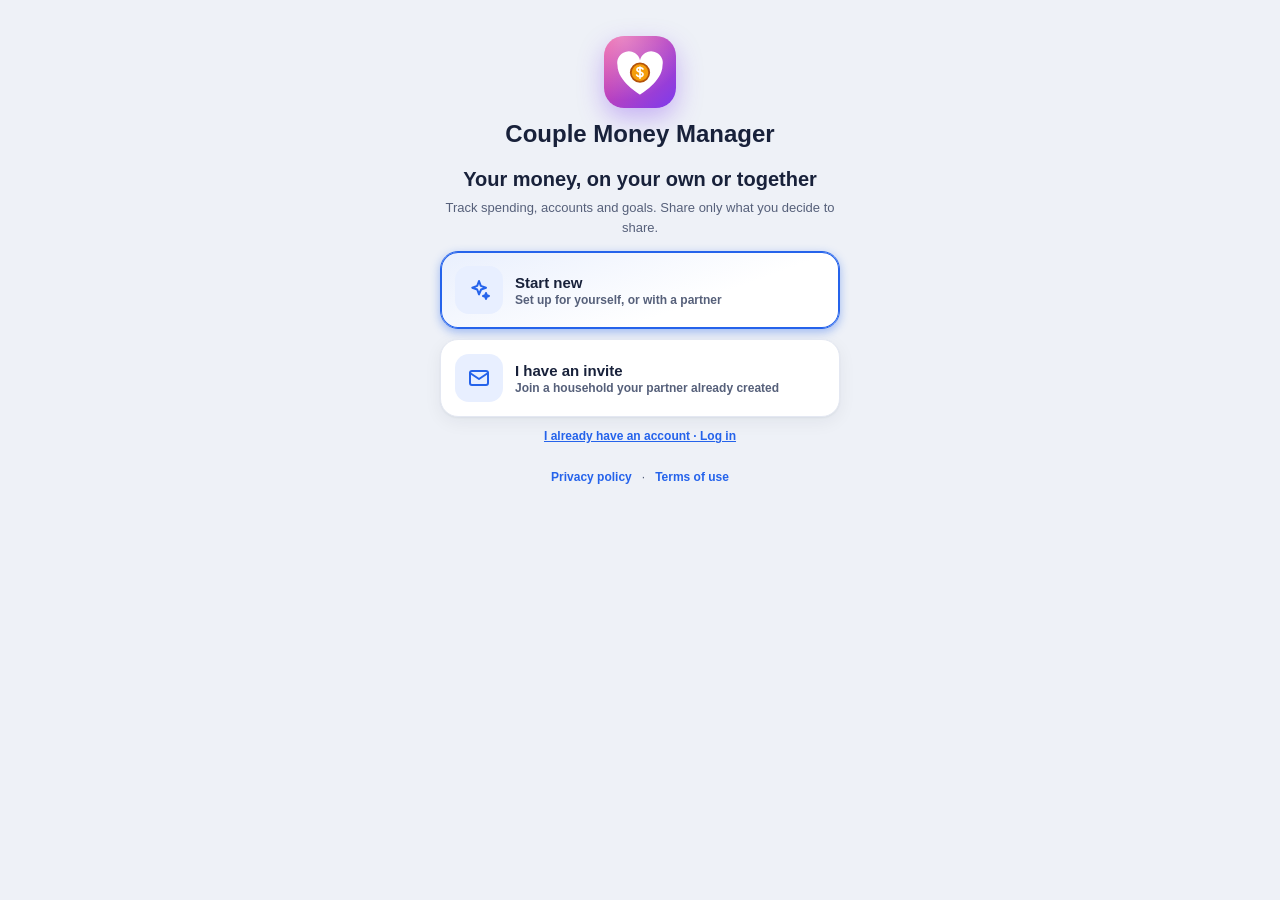
==== commit b7f4cd88: "beta129" ====
--- a/index.html
+++ b/index.html
@@ -11,7 +11,7 @@
 <meta name="apple-mobile-web-app-status-bar-style" content="black-translucent">
 <meta name="apple-mobile-web-app-title" content="Couple Money">
 <meta name="application-name" content="Couple Money Manager">
-<meta name="app-version" content="1.60-beta.124">
+<meta name="app-version" content="1.60-beta.129">
 <meta name="format-detection" content="telephone=no">
 <link rel="apple-touch-icon" href="[data-uri]">
 <title>v1.60 beta 124 · Couple Money Manager</title>
--- a/couple-money-manager.css
+++ b/couple-money-manager.css
@@ -20,50 +20,47 @@
   --bg:#eef1f7; --card:#ffffff; --ink:#18213a; --muted:#56607a; --line:#e4e8f2;
   --accent:#2563eb; --accent-soft:#e8efff; --accent-2:#7c3aed; --accent-glow:rgba(37,99,235,.4);
   --inc:#16a34a; --inc-soft:#e2f6ea; --exp:#ef4444; --exp-soft:#fdeaea; --warn:#d97706;
-  --shadow:0 2px 10px rgba(23,32,58,.06); --r:16px;
+   
 }
-html[data-mode="dark"]{--bg:#0d1220;--card:#161d30;--ink:#e8edf8;--muted:#8b94ac;--line:#253048;--accent:#5b8cff;--accent-soft:#1d2a4d;--inc:#4ade80;--inc-soft:#12301f;--exp:#f87171;--exp-soft:#3a1a1c;--shadow:0 2px 10px rgba(0,0,0,.35)}
-@media (prefers-color-scheme:dark){html:not([data-mode="light"]){--bg:#0d1220;--card:#161d30;--ink:#e8edf8;--muted:#8b94ac;--line:#253048;--accent:#5b8cff;--accent-soft:#1d2a4d;--inc:#4ade80;--inc-soft:#12301f;--exp:#f87171;--exp-soft:#3a1a1c;--shadow:0 2px 10px rgba(0,0,0,.35)}}
+html[data-mode="dark"]{--warn:#f5b93f;--ink:#e8edf8;--muted:#8b94ac;--accent:#5b8cff;--accent-soft:#1d2a4d;--inc:#4ade80;--inc-soft:#12301f;--exp:#f87171;--exp-soft:#3a1a1c;}
+@media (prefers-color-scheme:dark){html:not([data-mode="light"]){--warn:#f5b93f;--ink:#e8edf8;--muted:#8b94ac;--accent:#5b8cff;--accent-soft:#1d2a4d;--inc:#4ade80;--inc-soft:#12301f;--exp:#f87171;--exp-soft:#3a1a1c;}}
 /* theme accents (R3) */
-html[data-accent="green"]{--accent:#16a34a;--accent-soft:#e3f6ea;--accent-2:#0d9488;--accent-glow:rgba(22,163,74,.4)}
+html[data-accent="green"]{--accent:#166534;--accent-soft:#e6f2ea;--accent-2:#0d9488;--accent-glow:rgba(22,101,52,.4)}
 html[data-accent="purple"]{--accent:#7c3aed;--accent-soft:#f0eaff;--accent-2:#4f46e5;--accent-glow:rgba(124,58,237,.4)}
 html[data-accent="pink"]{--accent:#db2777;--accent-soft:#fdeaf3;--accent-2:#f97316;--accent-glow:rgba(219,39,119,.4)}
 html[data-accent="orange"]{--accent:#ea580c;--accent-soft:#ffeedd;--accent-2:#f59e0b;--accent-glow:rgba(234,88,12,.4)}
 html[data-accent="teal"]{--accent:#0d9488;--accent-soft:#dcf5f4;--accent-2:#0891b2;--accent-glow:rgba(13,148,136,.4)}
-html[data-accent="red"]{--accent:#dc2626;--accent-soft:#fdeaea;--accent-2:#ec4899;--accent-glow:rgba(220,38,38,.4)}
 html[data-accent="slate"]{--accent:#475569;--accent-soft:#e9eef5;--accent-2:#0f172a;--accent-glow:rgba(71,85,105,.4)}
-html[data-mode="dark"][data-accent="green"]{--accent:#4ade80;--accent-soft:#12301f}
+html[data-mode="dark"][data-accent="green"]{--accent:#6fbf8b;--accent-soft:#16301f}
 html[data-mode="dark"][data-accent="purple"]{--accent:#a78bfa;--accent-soft:#2a1d4d}
 html[data-mode="dark"][data-accent="pink"]{--accent:#f472b6;--accent-soft:#3d1230}
 html[data-mode="dark"][data-accent="orange"]{--accent:#fb923c;--accent-soft:#3a1f0d}
 html[data-mode="dark"][data-accent="teal"]{--accent:#2dd4bf;--accent-soft:#0d3030}
-html[data-mode="dark"][data-accent="red"]{--accent:#f87171;--accent-soft:#3a1a1c}
 html[data-mode="dark"][data-accent="slate"]{--accent:#94a3b8;--accent-soft:#1e293b}
 @media (prefers-color-scheme:dark){
-  html[data-accent="green"]:not([data-mode="light"]){--accent:#4ade80;--accent-soft:#12301f}
+  html[data-accent="green"]:not([data-mode="light"]){--accent:#6fbf8b;--accent-soft:#16301f}
   html[data-accent="purple"]:not([data-mode="light"]){--accent:#a78bfa;--accent-soft:#2a1d4d}
   html[data-accent="pink"]:not([data-mode="light"]){--accent:#f472b6;--accent-soft:#3d1230}
   html[data-accent="orange"]:not([data-mode="light"]){--accent:#fb923c;--accent-soft:#3a1f0d}
   html[data-accent="teal"]:not([data-mode="light"]){--accent:#2dd4bf;--accent-soft:#0d3030}
-  html[data-accent="red"]:not([data-mode="light"]){--accent:#f87171;--accent-soft:#3a1a1c}
   html[data-accent="slate"]:not([data-mode="light"]){--accent:#94a3b8;--accent-soft:#1e293b}
 }
 html{font-size:var(--fs-16)}
-body{font-family:-apple-system,BlinkMacSystemFont,"Segoe UI",Roboto,"Noto Sans",sans-serif;background:var(--bg);color:var(--ink);min-height:100vh;touch-action:manipulation;overscroll-behavior-y:none}
+body{font-family:-apple-system,BlinkMacSystemFont,"Segoe UI",Roboto,"Noto Sans",sans-serif;background:var(--bg);color:var(--ink);touch-action:manipulation;overscroll-behavior-y:none}
 button{font:inherit;color:inherit;background:none;border:0;cursor:pointer;text-align:left}
 input,select{font:inherit;color:inherit}
 [hidden]{display:none!important}
-.muted{color:var(--muted)} .small{font-size:var(--fs-12)} .pos{color:var(--inc)} .neg{color:var(--exp)}
+.muted{color:var(--muted)} .pos{color:var(--inc)} .neg{color:var(--exp)}
 /* header */
-.hdr{position:fixed;top:0;left:0;right:0;z-index:40;background:var(--card);display:flex;align-items:center;gap:10px;padding:10px 14px;padding-top:calc(10px + env(safe-area-inset-top));box-shadow:var(--shadow)}
+.hdr{position:fixed;top:0;left:0;right:0;z-index:40;display:flex;align-items:center;gap:10px;}
 /* v1.21:polished app icon — richer gradient, top sheen, inner depth, soft drop shadow */
-.hdr .logo{width:34px;height:34px;border-radius:11px;background:linear-gradient(140deg,var(--accent) 0%,var(--accent-2) 100%);display:flex;align-items:center;justify-content:center;font-size:var(--fs-15);flex:none;position:relative;overflow:hidden;box-shadow:inset 0 1px 0 rgba(255,255,255,.4),inset 0 -7px 12px rgba(0,0,0,.14),0 3px 9px rgba(23,32,58,.28)}
+.hdr .logo{display:flex;align-items:center;justify-content:center;font-size:var(--fs-15);flex:none;position:relative;overflow:hidden;}
 .hdr .logo:before{content:'';position:absolute;inset:0;background:radial-gradient(130% 95% at 18% -5%,rgba(255,255,255,.32),rgba(255,255,255,0) 55%)}
 .hdr .logo svg{position:relative;filter:drop-shadow(0 1px 1px rgba(0,0,0,.18))}
-.hdr h1{font-size:var(--fs-16);font-weight:700;flex:1;min-width:0;white-space:nowrap;overflow:hidden;text-overflow:ellipsis}
-.sync{display:flex;align-items:center;gap:6px;font-size:var(--fs-11);color:var(--muted);background:var(--bg);border-radius:999px;padding:6px 11px;max-width:48%;flex:none}
-.sync .dot{width:7px;height:7px;border-radius:50%;background:var(--muted);flex:none}
-.sync.ok .dot{background:var(--inc)} .sync.warn .dot{background:var(--warn)}
+.hdr h1{font-weight:700;flex:1;min-width:0;white-space:nowrap;overflow:hidden;text-overflow:ellipsis}
+.sync{display:flex;align-items:center;gap:6px;font-size:var(--fs-11);color:var(--muted);border-radius:999px;padding:6px 11px;flex:none}
+.sync .dot{width:7px;height:7px;border-radius:50%;flex:none}
+
 /* layout */
 main{padding:calc(68px + env(safe-area-inset-top)) 12px calc(100px + env(safe-area-inset-bottom));max-width:560px;margin:0 auto}
 .view{display:none;animation:fade .18s ease}
@@ -75,21 +72,21 @@
 .view.slide-r{animation:slideR .28s cubic-bezier(.22,.9,.3,1)}
 @keyframes slideL{from{opacity:0;transform:translateX(64px)}to{opacity:1;transform:none}}
 @keyframes slideR{from{opacity:0;transform:translateX(-64px)}to{opacity:1;transform:none}}
-.card{background:var(--card);border-radius:var(--r);box-shadow:var(--shadow);padding:14px;margin-bottom:12px}
-.card h2{font-size:var(--fs-13);font-weight:700;color:var(--muted);text-transform:uppercase;letter-spacing:.4px;display:flex;align-items:center;gap:6px;margin-bottom:10px;flex-wrap:wrap}
-.card h2 .sub{font-weight:600;text-transform:none;letter-spacing:0;margin-left:auto;font-size:var(--fs-11);color:var(--muted)}
+.card{background:var(--card);border-radius:var(--r);padding:14px;margin-bottom:12px}
+.card h2{font-weight:700;color:var(--muted);text-transform:uppercase;display:flex;align-items:center;gap:6px;margin-bottom:10px;flex-wrap:wrap}
+.card h2 .sub{font-weight:600;text-transform:none;letter-spacing:0;margin-left:auto;color:var(--muted)}
 /* chips */
 .chips{display:flex;gap:8px;overflow-x:auto;padding:2px;scrollbar-width:none}
 .chips::-webkit-scrollbar{display:none}
 .chips.wrap{flex-wrap:wrap;overflow:visible}
 .chip{display:inline-flex;align-items:center;flex:none;border:1px solid var(--line);border-radius:999px;padding:7px 13px;font-size:var(--fs-13);font-weight:600;color:var(--muted);background:var(--card)}
 .chip.on{background:var(--accent);border-color:var(--accent);color:var(--white)}
-.chip .x{margin-left:6px;opacity:.6;font-size:var(--fs-11);padding:2px 3px}
+.chip .x{margin-left:6px;font-size:var(--fs-11);}
 /* balances */
 .bal-strip{display:flex;gap:8px;overflow-x:auto;padding-bottom:2px;scrollbar-width:none}
 .bal-strip::-webkit-scrollbar{display:none}
-.bal-chip{flex:none;min-width:118px;background:var(--bg);border:1px solid var(--line);border-radius:14px;padding:10px 12px}
-.bal-chip .nm{font-size:var(--fs-11);color:var(--muted);font-weight:700;display:flex;gap:5px;align-items:center;white-space:nowrap}
+.bal-chip{flex:none;min-width:118px;border:1px solid var(--line);border-radius:14px;padding:10px 12px}
+.bal-chip .nm{color:var(--muted);font-weight:700;display:flex;gap:5px;align-items:center;white-space:nowrap}
 .bal-chip .amt{font-size:var(--fs-16);font-weight:800;margin-top:3px}
 /* generic rows (2-col) */
 .rows .trow{display:flex;align-items:center;gap:10px;padding:9px 2px;border-bottom:1px solid var(--line);width:100%}
@@ -97,30 +94,30 @@
 .trow:active{background:var(--bg)}
 .trow .dot{width:9px;height:9px;border-radius:3px;flex:none}
 .trow .lb{flex:1;font-size:var(--fs-14);font-weight:600;min-width:0;overflow:hidden;text-overflow:ellipsis;white-space:nowrap}
-.trow .lb small{display:block;font-weight:500;color:var(--muted);font-size:var(--fs-11);white-space:normal}
+.trow .lb small{display:block;font-weight:500;color:var(--muted);white-space:normal}
 .trow .amt2{font-size:var(--fs-14);font-weight:800;white-space:nowrap}
-.trow .rk{width:22px;height:22px;border-radius:7px;background:var(--bg);color:var(--muted);font-size:var(--fs-11);font-weight:800;display:flex;align-items:center;justify-content:center;flex:none}
+.trow .rk{width:22px;height:22px;border-radius:6px;background:var(--bg);color:var(--muted);font-size:var(--fs-11);font-weight:800;display:flex;align-items:center;justify-content:center;flex:none}
 /* donut */
 /* charts */
 .chart-scroll{overflow-x:auto;scrollbar-width:none}
 .chart-scroll::-webkit-scrollbar{display:none}
 .chart-scroll svg{display:block;min-width:100%}
 /* mini segmented */
-.segmini{display:flex;background:var(--bg);border-radius:10px;padding:3px;margin-bottom:10px;gap:3px}
-.segmini button{flex:1;padding:7px 4px;font-size:var(--fs-12);font-weight:700;color:var(--muted);border-radius:8px;text-align:center}
-.segmini button.on{background:var(--card);color:var(--ink);box-shadow:var(--shadow)}
+.segmini{display:flex;border-radius:10px;padding:3px;margin-bottom:10px;gap:3px}
+.segmini button{flex:1;padding:7px 4px;font-size:var(--fs-12);font-weight:700;color:var(--muted);border-radius:10px;text-align:center}
+.segmini button.on{background:var(--card);color:var(--ink);}
 /* txn list */
-.day-h{font-size:var(--fs-11);font-weight:700;color:var(--muted);margin:12px 2px 6px;display:flex;justify-content:space-between}
+.day-h{font-weight:700;color:var(--muted);margin:12px 2px 6px;display:flex;justify-content:space-between}
 .day-h:first-child{margin-top:0}
 .txn{display:flex;align-items:center;gap:10px;padding:10px 2px;border-bottom:1px solid var(--line);width:100%}
 .txn:last-child{border-bottom:0}
 .txn:active{background:var(--bg)}
 .txn .mid{flex:1;min-width:0}
 .txn .mid b{display:block;font-size:var(--fs-14);font-weight:700;overflow:hidden;text-overflow:ellipsis;white-space:nowrap}
-.txn .mid small{color:var(--muted);font-size:var(--fs-11);display:block;overflow:hidden;text-overflow:ellipsis;white-space:nowrap}
+.txn .mid small{color:var(--muted);display:block;overflow:hidden;text-overflow:ellipsis;white-space:nowrap}
 .txn .amt{font-weight:800;font-size:var(--fs-14);white-space:nowrap}
 /* accounts */
-.ibtn{border:1px solid var(--line);border-radius:9px;padding:6px 12px;font-size:var(--fs-12);font-weight:700;color:var(--muted);background:var(--bg)}
+.ibtn{border:1px solid var(--line);border-radius:10px;padding:6px 12px;font-size:var(--fs-12);font-weight:700;color:var(--muted);background:var(--bg)}
 /* theme swatches & split editor (R2/R3) */
 .sw{width:32px;height:32px;border-radius:50%;border:3px solid var(--card);box-shadow:0 0 0 1.5px var(--line);flex:none}
 .sw.on{border-color:var(--accent);box-shadow:0 0 0 2.5px var(--accent)}
@@ -130,66 +127,66 @@
 .bal-chip:active{background:var(--line)}
 /* forms */
 .f-row{margin-bottom:12px}
-.f-row label{display:block;font-size:var(--fs-11);font-weight:800;color:var(--muted);margin-bottom:5px;text-transform:uppercase;letter-spacing:.5px}
-.fin{width:100%;border:1.5px solid var(--line);border-radius:12px;padding:11px 12px;font-size:var(--fs-15);background:var(--bg);outline:none}
-.fin:focus{border-color:var(--accent)}
-.amt-in{font-size:var(--fs-28);font-weight:800;text-align:center;padding-left:46px!important;padding-right:62px!important}
+.f-row label{display:block;font-weight:800;color:var(--muted);margin-bottom:5px;text-transform:uppercase;letter-spacing:.5px}
+.fin{width:100%;border:1.5px solid var(--line);border-radius:12px;padding:11px 12px;font-size:var(--fs-15);outline:none}
+
+.amt-in{font-size:var(--fs-28);font-weight:800;text-align:center;padding-left:46px!important;}
 .amt-wrap{position:relative}
 .amt-wrap .cur{position:absolute;left:16px;top:50%;transform:translateY(-50%);font-weight:800;color:var(--muted);font-size:var(--fs-16)}
 /* v1.24:± sign flip — a negative expense is a reduction in expenses */
-.sgn{position:absolute;right:7px;top:50%;transform:translateY(-50%);height:36px;min-width:54px;padding:0 8px;border:1.5px solid var(--line);border-radius:10px;background:var(--bg);color:var(--muted);font-weight:800;font-size:var(--fs-15);cursor:pointer}
+.sgn{position:absolute;right:7px;top:50%;transform:translateY(-50%);height:36px;padding:0 8px;border:1.5px solid var(--line);border-radius:10px;background:var(--bg);color:var(--muted);font-weight:800;cursor:pointer}
 .sgn:active{color:var(--accent);border-color:var(--accent)}
-.seg{display:flex;background:var(--bg);border-radius:12px;padding:4px;gap:4px}
-.seg button{flex:1;padding:9px;font-weight:800;font-size:var(--fs-14);border-radius:9px;color:var(--muted);text-align:center}
+.seg{display:flex;border-radius:12px;padding:4px;gap:4px}
+.seg button{flex:1;padding:9px;font-weight:800;font-size:var(--fs-14);border-radius:10px;color:var(--muted);text-align:center}
 .seg button.on-exp{background:var(--exp-soft);color:var(--exp)}
 .seg button.on-inc{background:var(--inc-soft);color:var(--inc)}
 .seg button.on-trf{background:var(--accent-soft);color:var(--accent)}
-.btn{width:100%;padding:14px;border-radius:14px;background:var(--accent);color:var(--white);font-weight:800;font-size:var(--fs-15);text-align:center}
-.btn.ghost{background:var(--bg);color:var(--ink)}
-.btn.red{background:var(--exp-soft);color:var(--exp)}
-.btn.sm{width:auto;padding:9px 15px;font-size:var(--fs-13);border-radius:11px;flex:none}
+.btn{width:100%;padding:14px;border-radius:14px;color:var(--white);font-weight:800;font-size:var(--fs-15);}
+
+
+.btn.sm{width:auto;padding:9px 15px;font-size:var(--fs-13);border-radius:12px;flex:none}
 .cat-chips{display:flex;flex-wrap:wrap;gap:7px}
 .cat-chips .chip{padding:8px 12px;font-size:var(--fs-13)}
 /* bottom nav */
-.nav{position:fixed;bottom:0;left:0;right:0;z-index:46;background:var(--card);box-shadow:0 -2px 12px rgba(23,32,58,.08);display:flex;align-items:stretch;padding:6px 8px calc(6px + env(safe-area-inset-bottom));max-width:100%}
-.nbtn{flex:1;display:flex;flex-direction:column;align-items:center;gap:2px;padding:6px 0 3px;color:var(--muted);font-size:var(--fs-11);font-weight:700;border-radius:12px;min-width:0}
+.nav{position:fixed;bottom:0;left:0;right:0;z-index:46;display:flex;align-items:stretch;padding:6px 8px calc(6px + env(safe-area-inset-bottom));max-width:100%}
+.nbtn{flex:1;display:flex;flex-direction:column;align-items:center;gap:2px;padding:6px 0 3px;color:var(--muted);font-weight:700;min-width:0}
 .nbtn svg{width:21px;height:21px}
 .nbtn.on{color:var(--accent)}
 .nadd{flex:none;width:64px;display:flex;align-items:center;justify-content:center}
-.nadd button{width:52px;height:52px;border-radius:50%;background:var(--accent);color:var(--white);display:flex;align-items:center;justify-content:center;box-shadow:0 6px 16px var(--accent-glow);margin-top:-20px}
+.nadd button{width:52px;height:52px;border-radius:50%;color:var(--white);display:flex;align-items:center;justify-content:center;margin-top:-20px}
 .nadd svg{width:26px;height:26px}
 /* drill page — v1.11:footer nav stays visible on every page (v1.34: .nav 46 > .page 42 > .hdr 40 — the page hides the app header and shows its own back-button row) */
 .page{position:fixed;inset:0;z-index:42;background:var(--bg);transform:translateX(100%);transition:transform .22s ease;overflow-y:auto;padding:calc(62px + env(safe-area-inset-top)) 12px calc(80px + env(safe-area-inset-bottom));max-width:560px;margin:0 auto;left:0;right:0} /* v1.34:42 > .hdr 40 — the page's own back-button row paints above the app header (was 31: hdrrow was trapped under it) */
 .page.on{transform:none}
-.hdrrow{position:fixed;top:0;left:0;right:0;z-index:51;background:var(--card);box-shadow:var(--shadow);display:flex;align-items:center;gap:8px;padding:10px 12px;padding-top:calc(10px + env(safe-area-inset-top));max-width:560px;margin:0 auto}
-.backbtn{width:34px;height:34px;border-radius:10px;background:var(--bg);display:flex;align-items:center;justify-content:center;font-size:var(--fs-20);font-weight:700;flex:none}
+.hdrrow{position:fixed;top:0;left:0;right:0;z-index:51;display:flex;gap:8px;padding:10px 12px;padding-top:calc(10px + env(safe-area-inset-top));max-width:560px;margin:0 auto}
+.backbtn{background:var(--bg);font-weight:700;flex:none}
 .crumb{display:flex;align-items:center;gap:6px;font-size:var(--fs-13);color:var(--muted);font-weight:600;flex-wrap:wrap;min-width:0}
 .crumb button{color:var(--accent);font-weight:700;font-size:var(--fs-13);white-space:nowrap}
 .crumb .sep{opacity:.5}
 .crumb .cur{color:var(--ink);font-weight:700;white-space:nowrap;overflow:hidden;text-overflow:ellipsis;max-width:150px}
 .stats{display:flex;gap:8px;margin-bottom:12px}
 .stat{flex:1;background:var(--card);border-radius:14px;padding:10px 8px;box-shadow:var(--shadow);text-align:center;min-width:0}
-.stat small{font-size:var(--fs-11);color:var(--muted);font-weight:800;text-transform:uppercase;letter-spacing:.4px}
+.stat small{color:var(--muted);font-weight:800;text-transform:uppercase;letter-spacing:.5px}
 .stat b{display:block;font-size:var(--fs-14);margin-top:3px;white-space:nowrap;overflow:hidden;text-overflow:ellipsis}
 /* sheet & overlays */
-.ov{position:fixed;inset:0;background:rgba(10,14,26,.5);z-index:60;opacity:0;pointer-events:none;transition:opacity .2s}
+.ov{position:fixed;inset:0;z-index:60;opacity:0;pointer-events:none;transition:opacity .2s}
 .ov.on{opacity:1;pointer-events:auto}
-.sheet{position:fixed;left:0;right:0;bottom:0;z-index:61;background:var(--card);border-radius:22px 22px 0 0;transform:translateY(105%);transition:transform .25s ease;padding:8px 16px calc(18px + env(safe-area-inset-bottom));max-height:92vh;overflow-y:auto;max-width:560px;margin:0 auto}
+.sheet{position:fixed;left:0;right:0;bottom:0;z-index:61;background:var(--card);transform:translateY(105%);padding:8px 16px calc(18px + env(safe-area-inset-bottom));overflow-y:auto;max-width:560px;margin:0 auto}
 .sheet.on{transform:none}
-.grab{width:38px;height:4px;border-radius:2px;background:var(--line);margin:4px auto 12px}
-.cmodal{position:fixed;inset:0;z-index:78;display:flex;align-items:center;justify-content:center;padding:24px;background:rgba(10,14,26,.5);opacity:0;pointer-events:none;transition:.2s}
+.grab{height:4px;border-radius:2px;margin:4px auto 12px}
+.cmodal{position:fixed;inset:0;z-index:78;display:flex;align-items:center;justify-content:center;padding:24px;opacity:0;pointer-events:none;transition:.2s}
 .cmodal.on{opacity:1;pointer-events:auto}
-.cbox{background:var(--card);border-radius:18px;padding:20px;max-width:340px;width:100%;transform:scale(.94);transition:.2s}
+.cbox{background:var(--card);padding:20px;max-width:340px;width:100%;transform:scale(.94);transition:.2s}
 .cmodal.on .cbox{transform:scale(1)}
 .cbox p{font-size:var(--fs-14);line-height:1.55;margin-bottom:16px}
 .cbox .crow{display:flex;gap:10px}
-.crow .btn{flex:1;padding:11px;font-size:var(--fs-14);border-radius:11px}
+.crow .btn{flex:1;padding:11px;font-size:var(--fs-14);border-radius:12px}
 /* toast */
-.toast{position:fixed;left:50%;bottom:calc(96px + env(safe-area-inset-bottom));transform:translateX(-50%) translateY(20px);background:var(--ink);color:var(--bg);padding:12px 18px 16px;border-radius:16px;font-size:var(--fs-13);font-weight:700;opacity:0;transition:.25s;z-index:80;pointer-events:none;max-width:86%;text-align:center;display:flex;align-items:center;box-shadow:0 6px 24px rgba(0,0,0,.28)}
-.toast.on{opacity:1;transform:translateX(-50%)}
+.toast{position:fixed;pointer-events:none;align-items:center;}
+
 /* misc */
 .empty{text-align:center;padding:30px 16px;color:var(--muted)}
-.empty .big{font-size:var(--fs-38);margin-bottom:10px}
+.empty .big{font-size:var(--fs-38);}
 .empty b{color:var(--ink);display:block;margin-bottom:6px;font-size:var(--fs-15)}
 .empty p{font-size:var(--fs-13);line-height:1.5;margin-bottom:16px}
 .help{font-size:var(--fs-13);color:var(--muted);line-height:1.6}
@@ -200,20 +197,20 @@
 .expand{background:var(--bg);border-radius:10px;padding:4px 10px;margin:2px 0 8px}
 /* manager modal & pickers (v1.3) */
 #mgrOvl{z-index:72}
-#mgrSheet{z-index:73;max-height:84vh}
+#mgrSheet{z-index:73;}
 button.fin.pick{display:flex;align-items:center;justify-content:space-between;text-align:left;color:var(--ink);font-weight:600;cursor:pointer}
 button.fin.pick::after{content:'▾';color:var(--muted);font-weight:800;font-size:var(--fs-14);margin-left:8px;flex:none}
 .mgr-row{display:flex;align-items:center;gap:8px;padding:9px 2px;border-bottom:1px solid var(--line)}
 .mgr-row:last-child{border-bottom:0}
 .mgr-row .lb{flex:1;font-size:var(--fs-14);font-weight:600;min-width:0;overflow:hidden;text-overflow:ellipsis;white-space:nowrap}
-.mgr-row .lb small{display:block;font-weight:500;color:var(--muted);font-size:var(--fs-11);white-space:normal}
-.mgr-sec{font-size:var(--fs-11);font-weight:800;color:var(--muted);text-transform:uppercase;letter-spacing:.5px;margin:12px 2px 4px}
+.mgr-row .lb small{display:block;font-weight:500;color:var(--muted);white-space:normal}
+.mgr-sec{font-weight:800;color:var(--muted);text-transform:uppercase;letter-spacing:.5px;margin:12px 2px 4px}
 .mgr-sec:first-child{margin-top:2px}
 /* v1.23:tidier manager forms — small caps labels, add-block, right-aligned amounts */
-.mgr-lb{font-size:var(--fs-11);font-weight:800;color:var(--muted);text-transform:uppercase;letter-spacing:.4px;margin:2px 2px 5px}
+.mgr-lb{font-weight:800;color:var(--muted);text-transform:uppercase;letter-spacing:.5px;margin:2px 2px 5px}
 .mgr-add{border-top:1px solid var(--line);margin-top:12px;padding-top:10px}
 .mamt{font-size:var(--fs-13);font-weight:800;white-space:nowrap}
-.amt .cur2{font-size:var(--fs-11);font-weight:700;opacity:.55;letter-spacing:.3px}
+.amt .cur2{font-weight:700;opacity:.55;letter-spacing:.3px}
 /* accounts type subtotal headers (v1.6) */
 /* balance breakdown & cycle cards (v1.7) */
 .fline{display:flex;justify-content:space-between;align-items:baseline;gap:10px;padding:7px 2px;border-bottom:1px dashed var(--line);font-size:var(--fs-13)}
@@ -224,7 +221,7 @@
 .fline.eq{border-top:1.5px solid var(--line);border-bottom:0;margin-top:2px;padding-top:9px}
 .fline.eq span{color:var(--ink);font-weight:800}
 /* .mini is a tappable <button> — opens the edit sheet from every drill level (v1.4) */
-.mini{display:flex;justify-content:space-between;align-items:center;gap:8px;font-size:var(--fs-12);padding:8px 2px;background:none;border:0;border-bottom:1px dashed var(--line);width:100%;text-align:left;font-family:inherit;color:inherit;cursor:pointer;touch-action:manipulation}
+.mini{display:flex;justify-content:space-between;align-items:center;gap:8px;padding:8px 2px;background:none;border:0;border-bottom:1px dashed var(--line);width:100%;text-align:left;font-family:inherit;color:inherit;cursor:pointer;touch-action:manipulation}
 .mini:active{opacity:.65}
 .mini:last-child{border-bottom:0}
 .mini .l{flex:1;min-width:0;overflow:hidden;text-overflow:ellipsis;white-space:nowrap;color:var(--muted)}
@@ -232,16 +229,16 @@
 .mini .ed{flex:none;color:var(--muted);font-size:var(--fs-11);opacity:.75}
 /* v1.8:amount + running-balance column in account drill txn rows */
 .mini .r{display:flex;flex-direction:column;align-items:flex-end;gap:1px}
-.mini .minibal{font-size:var(--fs-11);color:var(--muted);font-weight:600;white-space:nowrap}
+.mini .minibal{color:var(--muted);font-weight:600;white-space:nowrap}
 /* v1.9:end-of-day balance in drill day headers (Money Manager reference) */
-.daybal{font-size:var(--fs-12);color:var(--muted);font-weight:600;white-space:nowrap}
+.daybal{color:var(--muted);font-weight:600;white-space:nowrap}
 /* v1.10:cumulative balance under account-drill month rows */
 .trow .amt2 .daybal{display:block;margin-top:1px}
 /* v1.10:hierarchical collapsible account summary — people → types → accounts */
 .asum-row{display:flex;justify-content:space-between;align-items:center;gap:8px;width:100%;text-align:left;background:none;border:0;font-family:inherit;color:inherit;padding:9px 2px;border-bottom:1px dashed var(--line);cursor:pointer;touch-action:manipulation;font-size:var(--fs-14)}
 .asum-row:active{opacity:.65}
 .asum-row .lb{flex:1;min-width:0;font-weight:700;overflow:hidden;text-overflow:ellipsis;white-space:nowrap}
-.asum-row .lb small{display:block;font-weight:500;color:var(--muted);font-size:var(--fs-11);white-space:normal}
+.asum-row .lb small{display:block;font-weight:500;color:var(--muted);}
 .asum-l1{font-size:var(--fs-14)}
 .asum-l2{padding-left:12px}
 .asum-l2 .lb{font-weight:600;font-size:var(--fs-13)}
@@ -256,22 +253,22 @@
 .txn.sel .ck{background:var(--accent);border-color:var(--accent);color:var(--white)}
 #txList:not(.selmode) .ck{display:none}
 /* v1.35:tap a transaction to expand its details inline — caret affordance + detail card */
-.txn.open{background:linear-gradient(90deg,rgba(37,99,235,.06),rgba(37,99,235,0));border-radius:10px}
-.txdetail{margin:-4px 0 8px;padding:10px 12px;background:var(--card);border:1px solid var(--line);border-radius:14px;font-size:var(--fs-13);box-shadow:var(--shadow)}
+.txn.open{border-radius:10px}
+.txdetail{margin:-4px 0 8px;padding:10px 12px;font-size:var(--fs-13);}
 .txdetail .kvr{display:flex;justify-content:space-between;gap:12px;padding:3px 0;border-bottom:1px dashed var(--line)}
 .txdetail .kvr:last-of-type{border-bottom:0}
 .txdetail .kvr .k{color:var(--muted);font-weight:600;flex:none}
 .txdetail .kvr .v{text-align:right;min-width:0;overflow-wrap:anywhere}
 .txdetail .edrow{display:flex;gap:8px;margin-top:9px}
 .txdetail .edrow .btn{flex:1;margin:0}
-#txSelBar{position:fixed;left:12px;right:12px;bottom:calc(74px + env(safe-area-inset-bottom));z-index:55;background:var(--card);border-radius:14px;box-shadow:var(--shadow);padding:10px 12px;display:flex;align-items:center;gap:6px;max-width:536px;margin:0 auto;font-size:var(--fs-13);flex-wrap:wrap}
+#txSelBar{position:fixed;left:12px;right:12px;bottom:calc(74px + env(safe-area-inset-bottom));z-index:55;background:var(--card);border-radius:14px;padding:10px 12px;display:flex;align-items:center;max-width:536px;margin:0 auto;font-size:var(--fs-13);flex-wrap:wrap}
 #txSelBar .sp{flex:1}
 /* toast with action button (v1.5) */
 .toast.act{pointer-events:auto}
 /* v1.25:prominent Undo pill + a countdown bar showing the time left to undo */
-#toastUndo{display:none;margin-left:14px;background:var(--accent);color:var(--white);border:0;border-radius:999px;padding:8px 16px;min-height:33px;font-size:var(--fs-13);font-weight:800;font-family:inherit;align-items:center;gap:6px;box-shadow:0 2px 10px rgba(0,0,0,.3);flex:none}
-.toast.act #toastUndo{display:inline-flex}
-#toastUndo:active{transform:scale(.93);opacity:.85}
+#toastUndo{margin-left:14px;}
+
+
 #toastBar{position:absolute;left:12px;right:12px;bottom:6px;height:3px;border-radius:2px;overflow:hidden;opacity:0;transition:opacity .2s}
 .toast.act #toastBar{opacity:1}
 #toastBar i{display:block;height:100%;background:var(--accent);border-radius:2px;transform-origin:left center}
@@ -289,35 +286,35 @@
 
 /* ===== v1.36:UI/UX pass + couple reports ===== */
 body{font-variant-numeric:tabular-nums}
-.small{font-size:var(--fs-12)}.stat small{font-size:var(--fs-12)}.amt .cur2{font-size:var(--fs-11)}
+
 .ibtn{min-height:40px;min-width:40px;display:inline-flex;align-items:center;justify-content:center;gap:4px}
-.backbtn{width:44px;height:44px}.chip{min-height:38px}.chip .x{padding:6px 2px 6px 6px;opacity:.8}
+.chip{min-height:38px}.chip .x{padding:6px 2px 6px 6px;opacity:.8}
 .btn.red-solid{background:var(--exp);color:var(--white)}
 .sheet-foot{position:sticky;bottom:calc(-18px - env(safe-area-inset-bottom));background:var(--card);padding:10px 0 calc(18px + env(safe-area-inset-bottom));margin-top:4px;box-shadow:0 -8px 12px -10px rgba(0,0,0,.25);z-index:2}
-.hbtn{width:40px;height:40px;border-radius:10px;display:flex;align-items:center;justify-content:center;color:var(--muted);font-size:var(--fs-18)}
+.hbtn{width:40px;height:40px;display:flex;align-items:center;justify-content:center;color:var(--muted);font-size:var(--fs-18)}
 .hbtn.del{color:var(--exp)}
 .otxt{display:flex;align-items:center;gap:6px;flex-wrap:wrap;min-height:44px;font-size:var(--fs-14);font-weight:700;color:var(--ink)}
 .sgn{min-width:76px;font-size:var(--fs-13)}.sgn.on{background:var(--inc-soft);color:var(--inc);border-color:var(--inc)}
-.amt-in{padding-right:92px!important}
-details.more{border:1px dashed var(--line);border-radius:12px;padding:10px 12px;margin-bottom:12px}
-details.more summary{cursor:pointer;font-weight:800;font-size:var(--fs-13);color:var(--accent)}
-details.more[open] summary{margin-bottom:10px}
+
+details.more{margin-bottom:12px}
+
+
 .tiles{display:grid;grid-template-columns:1fr 1fr;gap:8px}
-.tile{display:flex;flex-direction:column;gap:3px;border:1px solid var(--line);border-radius:14px;padding:11px 12px;background:var(--bg);min-height:84px}
-.tile:active{background:var(--line)}
-.tile .ti{color:var(--accent)}.tile b{font-size:var(--fs-14)}.tile small{font-size:var(--fs-12);color:var(--muted);font-weight:600}
-.kpis{display:grid;grid-template-columns:repeat(auto-fit,minmax(110px,1fr));gap:8px;margin-bottom:10px}
-.kpi{background:var(--bg);border-radius:12px;padding:9px 10px}.kpi small{display:block;font-size:var(--fs-12);color:var(--muted);font-weight:700}.kpi b{display:block;font-size:var(--fs-15);margin-top:2px;overflow-wrap:anywhere;line-height:1.25}
-.page{padding-top:calc(72px + env(safe-area-inset-top))}
+.tile{display:flex;flex-direction:column;gap:3px;border:1px solid var(--line);border-radius:14px;padding:11px 12px;}
+
+.tile .ti{color:var(--accent)}.tile b{font-size:var(--fs-14)}.tile small{color:var(--muted);font-weight:600}
+.kpis{display:grid;gap:8px;margin-bottom:10px}
+.kpi{border-radius:12px;padding:9px 10px}.kpi small{display:block;color:var(--muted);font-weight:700}.kpi b{display:block;font-size:var(--fs-15);margin-top:2px;overflow-wrap:anywhere;line-height:1.25}
+
 .rtab{width:100%;border-collapse:collapse;font-size:var(--fs-13)}
-.rtab th{font-size:var(--fs-12);color:var(--muted);text-align:left;font-weight:800;padding:6px 4px;border-bottom:1px solid var(--line)}
-.rtab td{padding:8px 4px;border-bottom:1px dashed var(--line);vertical-align:top}
+.rtab th{text-align:left;font-weight:800;padding:6px 4px;}
+.rtab td{border-bottom:1px dashed var(--line);vertical-align:top}
 .rtab tr:last-child td{border-bottom:0}.rtab .r{text-align:right;white-space:nowrap}.rtab tfoot td{font-weight:800;border-top:1.5px solid var(--line)}
 .bbar{height:8px;border-radius:5px;background:var(--line);overflow:hidden;margin-top:10px}.bbar i{display:block;height:100%;border-radius:5px}
-.hgrid{display:grid;grid-template-columns:repeat(7,1fr);gap:4px}
-.hhead div{font-size:var(--fs-12);color:var(--muted);text-align:center;font-weight:800;padding-bottom:2px}
-.hcell{border:1px solid var(--line);border-radius:9px;min-height:50px;padding:4px;display:flex;flex-direction:column;justify-content:space-between}
-.hcell span{font-size:var(--fs-12);color:var(--muted);font-weight:700}.hcell b{font-size:var(--fs-12);text-align:right}
+.hgrid{display:grid;gap:4px}
+.hhead div{color:var(--muted);text-align:center;font-weight:800;padding-bottom:2px}
+.hcell{border:1px solid var(--line);border-radius:10px;min-height:50px;padding:4px;display:flex;flex-direction:column;justify-content:space-between}
+.hcell span{color:var(--muted);font-weight:700}.hcell b{text-align:right}
 .hcell.today{outline:2px solid var(--accent)}
 .ds-status{display:flex;align-items:center;gap:8px;background:var(--bg);border-radius:12px;padding:10px 12px;font-size:var(--fs-13);font-weight:700;margin-bottom:6px}
 .ds-status .dot{width:9px;height:9px;border-radius:50%;flex:none}
@@ -326,7 +323,7 @@
 
 /* v1.38:each day's transactions sit in their own bordered card */
 .dayg{background:var(--card);border:1px solid var(--line);border-radius:14px;box-shadow:var(--shadow);margin-bottom:12px;overflow:hidden}
-.dayg .day-h{margin:0;padding:9px 12px;background:var(--bg);border-bottom:1px solid var(--line);font-size:var(--fs-12);color:var(--ink)}
+.dayg .day-h{margin:0;padding:9px 12px;border-bottom:1px solid var(--line);color:var(--ink)}
 .dayg .day-h span:last-child{color:var(--muted)}
 .dayg .txn{padding:10px 12px}
 .dayg .txn:last-child,.dayg .txn:last-of-type{border-bottom:0}
@@ -337,10 +334,10 @@
 /* v1.39:account months — month-end balance on top, net movement underneath */
 
 /* v1.40:split bill = one collapsible row */
-.txn.grp .gchev{display:inline-block;width:0;height:0;margin:0 7px 2px 1px;vertical-align:middle;border-top:4px solid transparent;border-bottom:4px solid transparent;border-left:5px solid var(--muted);transition:transform .15s ease}
+.txn.grp .gchev{width:0;height:0;margin:0 7px 2px 1px;vertical-align:middle;border-top:4px solid transparent;border-bottom:4px solid transparent;border-left:5px solid var(--muted);transition:transform .15s ease}
 .txn.grp .gchev.on{transform:rotate(90deg)}
 .txn.grp.open{background:var(--accent-soft)}
-.gbadge{display:inline-block;font-size:var(--fs-11);font-weight:800;color:var(--accent);background:var(--accent-soft);border-radius:999px;padding:1px 7px;margin-left:4px;vertical-align:1px}
+.gbadge{display:inline-block;font-weight:800;color:var(--accent);background:var(--accent-soft);border-radius:999px;margin-left:4px;vertical-align:1px}
 .txn.grp.open .gbadge{background:var(--card)}
 .txkids{background:var(--bg);border-bottom:1px solid var(--line)}
 .dayg .txkids .txn.kid{padding:8px 12px 8px 30px;border-bottom:1px dashed var(--line)}
@@ -351,23 +348,23 @@
 .pk .txn{padding:11px 12px}.pk .txn .pos svg{width:16px;height:16px}
 .paybar{display:flex;gap:8px;flex-wrap:wrap;margin-top:10px}
 .paybar .btn.sm{padding:8px 13px;font-size:var(--fs-13);border-radius:10px}
-.txn .amt .tbal{display:block;font-size:var(--fs-11);color:var(--muted);font-weight:600;text-align:right;margin-top:1px}
+.txn .amt .tbal{display:block;color:var(--muted);font-weight:600;text-align:right;margin-top:1px}
 .dayg .day-h span:last-child{text-align:right}
 .dayg .day-h{gap:8px;flex-wrap:wrap}
 .subg>div[style*="border:1.5px solid var(--accent)"]{margin:8px 10px!important}
 /* v1.45 collaborators */
-input.tgl{appearance:none;-webkit-appearance:none;width:44px;height:26px;border-radius:13px;background:var(--line);position:relative;flex:none;cursor:pointer;transition:background .15s}
+input.tgl{appearance:none;-webkit-appearance:none;width:44px;height:26px;border-radius:14px;background:var(--line);position:relative;flex:none;cursor:pointer;transition:background .15s}
 input.tgl:after{content:'';position:absolute;top:3px;left:3px;width:20px;height:20px;border-radius:50%;background:var(--white);box-shadow:0 1px 3px rgba(0,0,0,.3);transition:left .15s}
-input.tgl:checked{background:var(--accent)}input.tgl:checked:after{left:21px}
+input.tgl:checked:after{left:21px}
 #collabBody .dayg .txn .mid b svg{vertical-align:-.15em}
 /* v1.47 */
 #pageDrill{z-index:44}
-.pie-wrap{display:flex;justify-content:center;margin:2px 0 12px}.pie-wrap svg{width:min(100%,290px);height:auto}
+.pie-wrap{display:flex;justify-content:center;margin:2px 0 12px}.pie-wrap svg{height:auto}
 .bvsum{font-size:var(--fs-13);color:var(--muted);font-weight:600}.bvsum b{font-size:var(--fs-20);color:var(--ink)}
 .bvrow{display:block;width:100%;padding:10px 2px;border-bottom:1px dashed var(--line)}.bvrow:last-child{border-bottom:0}
 .bvtop{display:flex;justify-content:space-between;gap:8px;font-size:var(--fs-14);font-weight:700}.bvtop>span:last-child{white-space:nowrap}
 .bvbar{height:10px;border-radius:6px;background:var(--line);overflow:hidden;margin:6px 0 3px}.bvbar i{display:block;height:100%;border-radius:6px}
-.bvrow small{font-size:var(--fs-12);color:var(--muted);font-weight:600}
+.bvrow small{color:var(--muted);font-weight:600}
 button.hcell{cursor:pointer;font:inherit;color:inherit;text-align:left;width:100%}
 .hcell.hot span,.hcell.hot b{color:var(--white)}
 .hgrid{grid-template-columns:repeat(7,minmax(0,1fr))!important}.mgrid{display:grid;grid-template-columns:repeat(4,minmax(0,1fr));gap:6px}
@@ -375,49 +372,49 @@
 .ccrow{display:block;width:100%;border:1px solid var(--line);border-radius:14px;padding:12px;margin-bottom:8px;background:var(--bg)}
 .cctop,.ccmid{display:flex;justify-content:space-between;align-items:center;gap:8px}
 .ccmid{margin-top:6px;font-size:var(--fs-13);color:var(--muted);font-weight:600}.ccmid b{font-size:var(--fs-18);color:var(--ink);white-space:nowrap}.ccmid b.neg{color:var(--exp)}
-.pill{font-size:var(--fs-11);font-weight:800;border-radius:999px;padding:3px 9px;white-space:nowrap}
-.pill.ok{background:var(--inc-soft);color:var(--inc)}.pill.due{background:color-mix(in srgb,var(--warn) 18%,transparent);color:var(--warn)}.pill.over{background:var(--exp-soft);color:var(--exp)}.pill.muted{background:var(--line);color:var(--muted)}
+.pill{white-space:nowrap}
+.pill.due{background:color-mix(in srgb,var(--warn) 18%,transparent);color:var(--warn)}.pill.muted{background:var(--line);color:var(--muted)}
 .goal{padding:10px 12px;border-bottom:1px solid var(--line)}.goal:last-child{border-bottom:0}
 .goal .gt{display:flex;justify-content:space-between;gap:8px;font-weight:700;font-size:var(--fs-14)}
-.goal small{display:block;color:var(--muted);font-size:var(--fs-12);font-weight:600;margin-top:3px}
+.goal small{display:block;color:var(--muted);font-weight:600;margin-top:3px}
 .gbar{height:10px;border-radius:6px;background:var(--line);overflow:hidden;margin-top:7px}.gbar i{display:block;height:100%;background:var(--accent);border-radius:6px}
-.bgrow{display:grid;grid-template-columns:1fr 84px 84px;gap:6px;align-items:center;padding:7px 12px;border-bottom:1px solid var(--line)}
+.bgrow{display:grid;gap:6px;align-items:center;padding:7px 12px;border-bottom:1px solid var(--line)}
 .bgrow .lb{font-size:var(--fs-13);font-weight:600;min-width:0;overflow:hidden;text-overflow:ellipsis;white-space:nowrap}
 .bgrow .fin{padding:7px 8px;font-size:var(--fs-13);text-align:right}
-.day-h.bghd{display:grid;font-size:var(--fs-11);text-transform:uppercase;letter-spacing:.4px}
+.day-h.bghd{display:grid;font-size:var(--fs-11);text-transform:uppercase;letter-spacing:.5px}
 .day-h.bghd span{text-align:right;color:var(--muted)!important}.day-h.bghd span:first-child{text-align:left}
 button.fline{font:inherit;color:inherit;text-align:left}
 .cycrow .lb{white-space:normal}.cycrow .amt2{margin-left:auto}
 
 /* v1.48 */
 #chmodal{z-index:215} /* beta 82: now above onboarding, #authScr and #lockScr, below only toasts */
-#aiOvl{z-index:74}#aiSheet{z-index:75;height:88vh;max-height:88vh;display:flex;flex-direction:column;overflow:hidden}
+#aiOvl{z-index:74}#aiSheet{z-index:75;display:flex;flex-direction:column;overflow:hidden}
 .ailog{flex:1;overflow-y:auto;display:flex;flex-direction:column;gap:8px;padding:4px 2px 8px}
 .aim{max-width:88%;padding:9px 12px;border-radius:14px;font-size:var(--fs-14);line-height:1.55;overflow-wrap:anywhere}
 .aim.u{align-self:flex-end;background:var(--accent);color:var(--white);border-bottom-right-radius:4px}
 .aim.a{align-self:flex-start;background:var(--bg);border-bottom-left-radius:4px}
 .aim.pend{opacity:.6;font-style:italic}
-.aim .src{display:block;font-size:var(--fs-11);color:var(--muted);margin-top:5px;font-style:normal}
+.aim .src{display:block;color:var(--muted);margin-top:5px;font-style:normal}
 .aim .neg{color:var(--exp)}.aim .pos{color:var(--inc)}
 .aiin{display:flex;gap:8px;padding-top:8px;border-top:1px solid var(--line)}.aiin .fin{padding:10px 12px;font-size:var(--fs-15)}
 .aicfg{background:var(--bg);border-radius:12px;padding:10px;margin-bottom:8px;max-height:52vh;overflow-y:auto}
-#calcPad{position:fixed;left:0;right:0;bottom:0;z-index:95;background:var(--card);box-shadow:0 -8px 28px rgba(0,0,0,.22);border-radius:18px 18px 0 0;padding:8px 12px calc(10px + env(safe-area-inset-bottom));max-width:560px;margin:0 auto;transform:translateY(110%);transition:transform .2s ease}
+#calcPad{position:fixed;left:0;right:0;bottom:0;z-index:95;background:var(--card);max-width:560px;margin:0 auto;transform:translateY(110%);transition:transform .2s ease}
 #calcPad.on{transform:none}
-.cpv{display:flex;justify-content:space-between;align-items:baseline;gap:8px;padding:4px 4px 8px;font-size:var(--fs-13);color:var(--muted);font-weight:700}
+.cpv{display:flex;justify-content:space-between;align-items:baseline;gap:8px;padding:4px 4px 8px;color:var(--muted);font-weight:700}
 .cpv b{font-size:var(--fs-20);color:var(--ink)}
 .cpg{display:grid;grid-template-columns:repeat(4,1fr);gap:7px}
 .cpg button{height:46px;border-radius:12px;background:var(--bg);font-size:var(--fs-20);font-weight:700;text-align:center;color:var(--ink)}
 .cpg button:active{transform:scale(.96)}
 .cpg .op{color:var(--accent);background:var(--accent-soft)}.cpg .fn{color:var(--muted)}
 .cpg .eq{background:var(--accent);color:var(--white);font-size:var(--fs-16)}
-body.calc-on .sheet.on{padding-bottom:calc(330px + env(safe-area-inset-bottom))}
+
 
 /* v1.50 */
 .srchx{position:absolute;right:6px;top:50%;transform:translateY(-50%);width:30px;height:30px;border-radius:50%;display:flex;align-items:center;justify-content:center;color:var(--muted);background:var(--line)}
 .srchx svg{width:14px;height:14px}
 .calcw{position:relative;display:block}
-.calcw>.fin{padding-right:40px!important}
-.calcbtn{position:absolute;right:5px;top:50%;transform:translateY(-50%);width:30px;height:30px;border-radius:9px;display:flex;align-items:center;justify-content:center;color:var(--accent);background:var(--accent-soft);z-index:1}
+
+.calcbtn{position:absolute;right:5px;top:50%;transform:translateY(-50%);width:30px;height:30px;border-radius:10px;align-items:center;justify-content:center;color:var(--accent);background:var(--accent-soft);z-index:1}
 .calcbtn svg{width:16px;height:16px}
 .calcbtn.in-amt{right:90px;width:34px;height:34px}
 .amt-in{padding-right:130px!important}
@@ -436,10 +433,10 @@
 .lklogo{width:56px;height:56px;border-radius:16px;background:linear-gradient(140deg,var(--accent),var(--accent-2));color:var(--white);display:flex;align-items:center;justify-content:center}
 .lklogo svg{width:26px;height:26px}
 #lkTitle{font-size:var(--fs-18)}
-.lkdots{display:flex;gap:14px;height:16px}.lkdots i{width:14px;height:14px;border-radius:50%;border:2px solid var(--muted)}.lkdots i.on{background:var(--accent);border-color:var(--accent)}
-.lkmsg{min-height:18px;font-size:var(--fs-13);color:var(--exp);font-weight:700}
+.lkdots{display:flex;height:16px}.lkdots i{border-radius:50%;border:2px solid var(--muted)}.lkdots i.on{background:var(--accent);border-color:var(--accent)}
+.lkmsg{min-height:18px;color:var(--exp);font-weight:700}
 .lkpad{display:grid;grid-template-columns:repeat(3,1fr);gap:12px;width:100%}
-.lkpad button{height:62px;border-radius:50%;background:var(--card);box-shadow:var(--shadow);font-size:var(--fs-24);font-weight:700;text-align:center;width:62px;margin:0 auto}
+.lkpad button{border-radius:50%;background:var(--card);box-shadow:var(--shadow);font-size:var(--fs-24);font-weight:700;text-align:center;margin:0 auto}
 .lkpad .lkf{background:none;box-shadow:none;font-size:var(--fs-14);color:var(--muted)}
 body.locked{overflow:hidden}
 
@@ -455,7 +452,7 @@
 /* v1.51 — 3D bars & cells */
 .bvbar,.gbar,.bbar,.jrbar{box-shadow:inset 0 2px 3px rgba(0,0,0,.18)}
 .bvbar i,.gbar i,.bbar i,.jrbar i{background-image:linear-gradient(180deg,rgba(255,255,255,.45),rgba(255,255,255,0) 50%,rgba(0,0,0,.18))!important;box-shadow:0 2px 3px rgba(0,0,0,.18),inset 0 -2px 0 rgba(0,0,0,.12)}
-.hcell{box-shadow:0 3px 0 color-mix(in srgb,var(--line) 70%,var(--black)),inset 0 1px 0 rgba(255,255,255,.5);transform:translateY(-1px)}
+
 .pie-wrap svg{width:min(100%,320px)!important}
 /* v1.51 — logo */
 .hdr .logo{background:linear-gradient(140deg,var(--pink-500) 0%,var(--violet-600) 100%)}
@@ -467,30 +464,30 @@
 .aulogo svg{width:72px;height:72px;display:block}
 .autitle{text-align:center;font-size:var(--fs-24);font-weight:800;margin-bottom:4px}
 .ausub{text-align:center;color:var(--muted);font-size:var(--fs-14);margin-bottom:18px}
-.aul{display:block;font-size:var(--fs-11);font-weight:800;color:var(--muted);text-transform:uppercase;letter-spacing:.4px;margin:12px 2px 5px}
+.aul{display:block;font-weight:800;color:var(--muted);text-transform:uppercase;letter-spacing:.5px;margin:12px 2px 5px}
 .auerr{margin-top:12px;background:var(--exp-soft);color:var(--exp);border-radius:10px;padding:9px 12px;font-size:var(--fs-13);font-weight:700}
 .aulink{display:block;margin:12px auto 0;color:var(--accent);font-weight:800;font-size:var(--fs-13);text-align:center;text-decoration:underline}
-.austep{background:var(--inc-soft);color:var(--inc);border-radius:10px;padding:9px 12px;font-size:var(--fs-13);font-weight:700;margin-bottom:6px}
+.austep{background:var(--inc-soft);border-radius:10px;padding:9px 12px;font-size:var(--fs-13);font-weight:700;margin-bottom:6px}
 body.authon{overflow:hidden}
 /* v1.51 — getting-started journey */
 .jrn{border:1.5px solid color-mix(in srgb,var(--accent) 35%,transparent);background:linear-gradient(160deg,var(--accent-soft),var(--card) 60%)}
 .jrhead{display:flex;justify-content:space-between;align-items:center;gap:8px;cursor:pointer}
-.jrhead b{font-size:var(--fs-15);display:block}.jrhead small{font-size:var(--fs-12);color:var(--muted);font-weight:600}
+.jrhead b{font-size:var(--fs-15);display:block}.jrhead small{color:var(--muted);font-weight:600}
 .jrbar{height:9px;border-radius:6px;background:var(--line);overflow:hidden;margin:10px 0 6px}.jrbar i{display:block;height:100%;background:var(--accent);border-radius:6px;transition:width .4s}
 .jrrow{display:flex;align-items:center;gap:10px;padding:9px 2px;border-bottom:1px dashed var(--line)}
 .jrrow:last-child{border-bottom:0}
 .jrck{width:24px;height:24px;border-radius:50%;border:2px solid var(--line);display:flex;align-items:center;justify-content:center;flex:none;color:var(--white)}
 .jrck svg{width:13px;height:13px}
-.jrrow.done .jrck{background:var(--inc);border-color:var(--inc)}
+.jrrow.done .jrck{border-color:var(--inc)}
 .jrrow.next .jrck{border-color:var(--accent)}
-.jrtx{flex:1;min-width:0}.jrtx b{display:block;font-size:var(--fs-14)}.jrtx small{display:block;font-size:var(--fs-12);color:var(--muted);font-weight:600}
+.jrtx{flex:1;min-width:0}.jrtx b{display:block;font-size:var(--fs-14)}.jrtx small{display:block;color:var(--muted);font-weight:600}
 .jrrow.done .jrtx b{text-decoration:line-through;color:var(--muted)}
 .jrfoot .aulink{margin-top:6px}
 #tourRing{position:fixed;z-index:150;border-radius:14px;pointer-events:none;box-shadow:0 0 0 3px var(--accent),0 0 0 9999px rgba(10,14,26,.55);transition:all .25s ease}
-#tourTip{position:fixed;z-index:151;left:12px;right:12px;max-width:420px;margin:0 auto;background:var(--card);color:var(--ink);border-radius:14px;padding:12px 14px;box-shadow:0 12px 30px rgba(0,0,0,.35);font-size:var(--fs-14);line-height:1.45;transition:top .25s ease}
+#tourTip{position:fixed;z-index:151;left:12px;right:12px;max-width:420px;margin:0 auto;background:var(--card);color:var(--ink);border-radius:14px;padding:12px 14px;font-size:var(--fs-14);line-height:1.45;transition:top .25s ease}
 #tourTip.center{top:auto}
 #tourTip{pointer-events:none}#tourTip button{pointer-events:auto}
-#tourTip .tst{display:block;font-size:var(--fs-11);font-weight:800;color:var(--accent);text-transform:uppercase;letter-spacing:.4px;margin-bottom:3px}
+#tourTip .tst{display:block;font-weight:800;color:var(--accent);text-transform:uppercase;letter-spacing:.5px;margin-bottom:3px}
 #tourTip .tbt{display:flex;justify-content:space-between;align-items:center;margin-top:8px}
 #tourTip .tbt .aulink{margin:0}
 
@@ -503,13 +500,13 @@
 .oabtn svg{flex:none}
 .audiv{display:flex;align-items:center;gap:10px;margin:16px 0 2px;color:var(--muted);font-size:var(--fs-12);font-weight:700}
 .audiv:before,.audiv:after{content:'';flex:1;height:1px;background:var(--line)}
-.aucard{background:var(--card);border-radius:16px;padding:16px;margin:4px 0 14px;box-shadow:var(--shadow);text-align:center}
+.aucard{background:var(--card);border-radius:18px;padding:16px;margin:4px 0 14px;box-shadow:var(--shadow);text-align:center}
 .aucard b{display:block;font-size:var(--fs-16);margin:6px 0}
 .aucard p{font-size:var(--fs-14);color:var(--muted);line-height:1.55}
 .aucard-ic{width:48px;height:48px;border-radius:14px;background:var(--accent-soft);color:var(--accent);display:flex;align-items:center;justify-content:center;margin:0 auto}
 .aucard-ic svg{width:24px;height:24px}
 .jrhead{position:relative}
-.jrskip{font-size:var(--fs-12);font-weight:800;color:var(--muted);background:var(--bg);border-radius:999px;padding:6px 12px;margin-left:auto;margin-right:6px}
+.jrskip{font-weight:800;color:var(--muted);background:var(--bg);border-radius:999px;padding:6px 12px;margin-left:auto;margin-right:6px}
 .lkdots{gap:12px}.lkdots i{width:13px;height:13px}
 #tourTip .tbt{gap:12px}#tourTip .tbt .btn{margin-left:auto}
 
@@ -519,8 +516,8 @@
 .aulink.inl{display:inline;margin:0;font-size:var(--fs-13)}
 .exgrid{display:grid;grid-template-columns:repeat(3,1fr);gap:8px}
 .exbtn{display:flex;flex-direction:column;align-items:center;gap:3px;text-align:center;background:var(--bg);border:1px solid var(--line);border-radius:14px;padding:12px 6px}
-.exbtn svg{width:20px;height:20px;color:var(--accent);margin-bottom:2px}.exbtn b{font-size:var(--fs-13)}.exbtn small{font-size:var(--fs-11);color:var(--muted);font-weight:600}
-#eyeBtn.on{color:var(--accent);background:var(--accent-soft)}
+.exbtn svg{width:20px;height:20px;color:var(--accent);margin-bottom:2px}.exbtn b{font-size:var(--fs-13)}.exbtn small{color:var(--muted);font-weight:600}
+
 
 /* v1.54 */
 .card.acc>h2{cursor:pointer;margin-bottom:0;-webkit-user-select:none;user-select:none}
@@ -539,17 +536,17 @@
 body.ps .hcell{background:var(--card)!important}
 body.ps .hcell b,body.ps .hcell.hot span{color:var(--muted)!important}
 #eyeBtn.on{color:var(--white);background:var(--accent)}
-.pvpill{display:inline-block;font-size:var(--fs-11);font-weight:800;color:var(--accent);background:var(--accent-soft);border-radius:999px;padding:1px 7px;margin-left:5px;vertical-align:1px;white-space:nowrap}
+.pvpill{display:inline-block;font-weight:800;color:var(--accent);background:var(--accent-soft);border-radius:999px;margin-left:5px;vertical-align:1px;white-space:nowrap}
 .pvpill.lk{color:var(--warn);background:color-mix(in srgb,var(--warn) 14%,transparent)}
 .tipcard{display:flex;gap:10px;align-items:flex-start}
 .tipcard .ti{color:var(--accent);flex:none;margin-top:2px}
-.stmsec{display:flex;justify-content:space-between;align-items:center;font-size:var(--fs-12);font-weight:800;color:var(--muted);text-transform:uppercase;letter-spacing:.4px;margin:14px 2px 6px}
+.stmsec{display:flex;justify-content:space-between;align-items:center;font-weight:800;color:var(--muted);text-transform:uppercase;letter-spacing:.5px;margin:14px 2px 6px}
 .stmsec.warn{color:var(--warn)}
-.stmmatch{font-size:var(--fs-12);color:var(--warn);font-weight:700;margin-top:6px;line-height:1.45}
+.stmmatch{color:var(--warn);font-weight:700;margin-top:6px;line-height:1.45}
 .stmrow select.fin{padding:8px 6px;font-size:var(--fs-13)}
 .stmopt{display:flex;align-items:center;gap:6px;font-size:var(--fs-12);font-weight:700;color:var(--muted);margin-top:6px}
 .stmopt input{width:17px;height:17px;accent-color:var(--accent)}
-.autochip{display:inline-block;font-size:var(--fs-11);font-weight:800;color:var(--accent);background:var(--accent-soft);border-radius:6px;padding:1px 6px;margin-top:4px}
+.autochip{display:inline-block;font-weight:800;color:var(--accent);background:var(--accent-soft);border-radius:6px;margin-top:4px}
 .recon{border-radius:12px;padding:10px 12px;margin-bottom:10px;font-size:var(--fs-13);background:var(--bg)}
 .recon .rl{display:flex;justify-content:space-between;gap:8px;align-items:center;padding:3px 0}
 .recon .rs{margin-top:6px;font-weight:800}
@@ -562,11 +559,11 @@
 .mapprev td,.mapprev th{padding:5px 7px;border-bottom:1px solid var(--line);white-space:nowrap;max-width:140px;overflow:hidden;text-overflow:ellipsis;text-align:left}
 .mapprev th{background:var(--bg);color:var(--muted);font-weight:800}
 .mapgrid{display:grid;grid-template-columns:1fr 1fr;gap:8px;margin-bottom:10px}
-.pwrules{display:flex;gap:12px;flex-wrap:wrap;font-size:var(--fs-12);font-weight:700;color:var(--muted);margin:6px 2px 0}
+.pwrules{display:flex;gap:12px;flex-wrap:wrap;font-weight:700;color:var(--muted);margin:6px 2px 0}
 .pwrules span.ok{color:var(--inc)}
-.usecard{display:flex;gap:12px;align-items:center;width:100%;text-align:left;border:1.5px solid var(--line);border-radius:16px;padding:14px;background:var(--card);margin-bottom:10px;box-shadow:var(--shadow)}
+.usecard{display:flex;gap:12px;width:100%;text-align:left;border:1.5px solid var(--line);border-radius:18px;padding:14px;background:var(--card);margin-bottom:10px;box-shadow:var(--shadow)}
 .usecard:active{border-color:var(--accent)}
-.usecard b{display:block;font-size:var(--fs-15)}.usecard small{display:block;color:var(--muted);font-size:var(--fs-13);font-weight:600;margin-top:2px}
+.usecard b{display:block;font-size:var(--fs-15)}.usecard small{color:var(--muted);font-size:var(--fs-13);font-weight:600;}
 .usecard .aucard-ic{margin:0;flex:none}
 .expchips{display:flex;gap:7px;flex-wrap:wrap;margin-bottom:10px}
 .exgrid.two{grid-template-columns:1fr 1fr}
@@ -577,10 +574,10 @@
 .perchip b{font-size:var(--fs-14);white-space:nowrap;overflow:hidden;text-overflow:ellipsis;max-width:100%}
 .perchip small{font-size:var(--fs-12);color:var(--accent);font-weight:700}
 .perbar .ibtn[disabled]{opacity:.35}
-.setgrp{font-size:var(--fs-12);font-weight:800;color:var(--muted);text-transform:uppercase;letter-spacing:.6px;margin:18px 6px 8px}
+.setgrp{font-size:var(--fs-12);font-weight:800;color:var(--muted);text-transform:uppercase;letter-spacing:.5px;margin:18px 6px 8px}
 .setgrp:first-child{margin-top:4px}
-body.sheeton .toast{bottom:auto;top:calc(14px + env(safe-area-inset-top));transform:translateX(-50%) translateY(-20px)}
-body.sheeton .toast.on{transform:translateX(-50%)}
+
+
 .plwarn{margin-top:6px;background:color-mix(in srgb,var(--warn) 14%,transparent);color:var(--ink);border-radius:10px;padding:8px 10px;line-height:1.45}
 #fPLSeg .chip{font-size:var(--fs-13)}
 #chBtns .btn{line-height:1.3}
@@ -589,7 +586,7 @@
 .sdate input{position:absolute;inset:0;opacity:0;width:100%;height:100%;border:0;cursor:pointer}
 .sr3{display:grid;grid-template-columns:1fr 112px;gap:8px}
 .sr3 .stamt{text-align:right;font-weight:800}
-.peeked{outline:2px dashed var(--accent);outline-offset:2px;border-radius:8px}
+.peeked{outline:2px dashed var(--accent);outline-offset:2px;border-radius:10px}
 /* 24. minimum 12px text */
 .small,.help.small,.card h2 .sub,.trow .lb small,.mgr-row .lb small,.asum-row .lb small,.txn .mid small,.day-h,.dayg .day-h,.mini,.daybal,.tbal,.txn .amt .tbal,.mini .minibal,.stat small,.kpi small,.mgr-sec,.mgr-lb,.f-row label,.aul,.gbadge,.pvpill,.autochip,.pill,.goal small,.bvrow small,.hcell span,.hcell b,.hhead div,.jrtx small,.jrhead small,.stmsec,.stmmatch,.exbtn small,.tile small,.bal-chip .nm,.cpv,.lkmsg,.amt .cur2,.rtab th,.pwrules,.jrskip,#tourTip .tst,.aim .src{font-size:var(--fs-12)!important}
 .nbtn{font-size:var(--fs-12)}
@@ -605,7 +602,7 @@
 .sync .dot{background:var(--muted)}
 .sync.ok .dot{background:var(--inc)}.sync.warn .dot{background:var(--warn)}.sync.bad .dot{background:var(--exp)}
 .sync #syncText{white-space:nowrap;overflow:hidden;text-overflow:ellipsis}
-.usecard.on{border-color:var(--accent);background:var(--accent-soft)}
+
 .usecard .pvpill{flex:none;margin-left:6px}
 .plpill{display:inline-flex;align-items:center;gap:6px;font-weight:800;font-size:var(--fs-13);border-radius:999px;padding:7px 13px}
 .plpill.sh{background:var(--accent-soft);color:var(--accent)}
@@ -635,7 +632,7 @@
 .pdhcard{opacity:.72}
 .pdhcard .aucard-ic{background:var(--bg);color:var(--muted)}
 .pdhcard b{font-size:var(--fs-15)}
-.pdhcode{font-family:ui-monospace,SFMono-Regular,Menlo,Consolas,monospace;font-size:var(--fs-15);letter-spacing:2px;font-weight:800;color:var(--accent);background:var(--accent-soft);border-radius:8px;padding:4px 10px;white-space:nowrap}
+.pdhcode{font-family:ui-monospace,SFMono-Regular,Menlo,Consolas,monospace;font-size:var(--fs-15);letter-spacing:2px;font-weight:800;color:var(--accent);background:var(--accent-soft);border-radius:10px;padding:4px 10px;white-space:nowrap}
 .pdhstep{display:flex;gap:9px;align-items:flex-start;margin:12px 0 0}
 .pdhstep .n{width:20px;height:20px;border-radius:50%;background:var(--accent-soft);color:var(--accent);font-size:var(--fs-11);font-weight:800;display:flex;align-items:center;justify-content:center;flex:none;margin-top:1px}
 .pdhstep .n.dn{background:var(--inc-soft);color:var(--inc)}
@@ -672,8 +669,8 @@
 }
 
 /* ---------- 2. app header:frosted glass + tighter narrow layout ---------- */
-.hdr{background:color-mix(in srgb,var(--card) 82%,transparent);-webkit-backdrop-filter:saturate(1.6) blur(16px);backdrop-filter:saturate(1.6) blur(16px);box-shadow:none;border-bottom:1px solid var(--hair);padding-bottom:10px}
-.hdr .logo{border-radius:12px;box-shadow:inset 0 1px 0 rgba(255,255,255,.4),inset 0 -7px 12px rgba(0,0,0,.14),0 2px 6px rgba(23,32,58,.22),0 0 0 1px color-mix(in srgb,var(--accent) 18%,transparent)}
+.hdr{border-bottom:1px solid var(--hair);padding-bottom:10px}
+.hdr .logo{box-shadow:inset 0 1px 0 rgba(255,255,255,.4),inset 0 -7px 12px rgba(0,0,0,.14),0 2px 6px rgba(23,32,58,.22),0 0 0 1px color-mix(in srgb,var(--accent) 18%,transparent)}
 .hdr h1{letter-spacing:-.2px}
 .sync{border:1px solid var(--hair);background:color-mix(in srgb,var(--bg) 72%,var(--card))}
 .sync.ok .dot{box-shadow:0 0 0 3px color-mix(in srgb,var(--inc) 18%,transparent)}
@@ -689,7 +686,7 @@
 .nbtn.on:before{content:'';position:absolute;top:2px;left:50%;transform:translateX(-50%);width:46px;height:30px;border-radius:999px;background:var(--accent-soft);z-index:-1}
 .nbtn.on{font-weight:800}
 .nbtn:active{transform:scale(.94)}
-.nadd button{background:linear-gradient(145deg,var(--accent),var(--accent-2));box-shadow:0 4px 10px rgba(23,32,58,.16),0 10px 24px var(--accent-glow),inset 0 1.5px 0 rgba(255,255,255,.35);transition:var(--press-t)}
+.nadd button{transition:var(--press-t)}
 .nadd button:active{transform:scale(.92)}
 
 /* ---------- 4. cards, stats, tiles:hairline definition ---------- */
@@ -723,7 +720,7 @@
 .chip:active{transform:scale(.96)}
 .chip.on{box-shadow:0 2px 8px var(--accent-glow)}
 .chip.more:active{background:var(--accent-soft)}
-.hbtn{transition:var(--press-t);border-radius:11px}
+.hbtn{transition:var(--press-t);border-radius:12px}
 .hbtn:active{transform:scale(.92);background:var(--bg)}
 .exbtn,.usecard,.ccrow{transition:var(--press-t)}
 .exbtn:active,.usecard:active,.ccrow:active{transform:scale(.98)}
@@ -746,12 +743,12 @@
 .ov{background:rgba(8,12,24,.45);-webkit-backdrop-filter:blur(3px);backdrop-filter:blur(3px)}
 .sheet{border-radius:24px 24px 0 0;transition:transform .32s cubic-bezier(.32,.72,.28,1);box-shadow:0 -10px 40px rgba(10,14,26,.22);border-top:1px solid var(--hair)}
 .cmodal{background:rgba(8,12,24,.5);-webkit-backdrop-filter:blur(3px);backdrop-filter:blur(3px)}
-.cbox{border-radius:20px;box-shadow:var(--shadow-lg)}
-.toast{border-radius:999px;padding:12px 20px 14px;box-shadow:0 10px 32px rgba(0,0,0,.3);font-size:var(--fs-13)}
-body.sheeton .toast{border-radius:16px}
+.cbox{border-radius:18px;box-shadow:var(--shadow-lg)}
+
+
 .grab{width:44px;background:color-mix(in srgb,var(--muted) 32%,transparent)}
 #tourTip{box-shadow:0 16px 44px rgba(0,0,0,.4);border:1px solid var(--hair)}
-#calcPad{border-radius:22px 22px 0 0;box-shadow:0 -12px 40px rgba(0,0,0,.26)}
+
 #txSelBar{border:1px solid var(--hair);box-shadow:var(--shadow-lg)}
 
 /* ---------- 8. component fixes ---------- */
@@ -776,7 +773,7 @@
 .oabtn{transition:var(--press-t)}
 .oabtn:active{transform:scale(.98);background:var(--bg)}
 /* drill/report pages keep the frosted language */
-.hdrrow{background:color-mix(in srgb,var(--card) 86%,transparent);-webkit-backdrop-filter:saturate(1.6) blur(16px);backdrop-filter:saturate(1.6) blur(16px);box-shadow:none;border-bottom:1px solid var(--hair)}
+.hdrrow{border-bottom:1px solid var(--hair)}
 .page{padding-top:calc(70px + env(safe-area-inset-top))}
 /* desktop fix:a closed .page is translated 100% off the 560px column, which on
    wide screens still paints its card-coloured header row ("ghost column").
@@ -795,8 +792,8 @@
 
 /* ---------- 2. day flow:flat list + sticky frosted date captions ---------- */
 #txList{padding-top:2px}
-#txList .dayg{background:transparent;border:0;box-shadow:none;border-radius:0;margin:0;overflow:visible;transition:none}
-#txList .dayg>.day-h{position:sticky;top:calc(63px + env(safe-area-inset-top));z-index:6;align-items:baseline;margin:0;padding:15px 6px 7px;background:color-mix(in srgb,var(--bg) 88%,transparent);-webkit-backdrop-filter:blur(10px) saturate(1.4);backdrop-filter:blur(10px) saturate(1.4);font-size:var(--fs-11);font-weight:800;text-transform:uppercase;letter-spacing:1px;color:var(--muted);border-bottom:0}
+#txList .dayg{background:transparent;border:0;box-shadow:none;border-radius:0;overflow:visible;transition:none}
+#txList .dayg>.day-h{position:sticky;z-index:6;align-items:baseline;margin:0;padding:15px 6px 7px;background:color-mix(in srgb,var(--bg) 88%,transparent);-webkit-backdrop-filter:blur(10px) saturate(1.4);backdrop-filter:blur(10px) saturate(1.4);font-size:var(--fs-11);font-weight:800;text-transform:uppercase;letter-spacing:.5px;color:var(--muted);border-bottom:0}
 #txList .dayg>.day-h span:last-child{font-weight:700;letter-spacing:.3px;text-transform:none;font-size:var(--fs-11);opacity:.9}
 
 /* ---------- 3. rows:category icon tile + calm colours ---------- */
@@ -804,7 +801,7 @@
 #txList .txn:active{background:color-mix(in srgb,var(--line) 42%,transparent)}
 #txList .txn.sel{background:var(--accent-soft)}
 #txList .txn.open{background:color-mix(in srgb,var(--accent) 5%,transparent);border-radius:12px}
-.tic5{width:34px;height:34px;border-radius:11px;flex:none;display:inline-flex;align-items:center;justify-content:center;background:var(--bg);color:var(--muted);box-shadow:inset 0 0 0 1px var(--hair)}
+.tic5{width:34px;height:34px;border-radius:12px;flex:none;display:inline-flex;align-items:center;justify-content:center;background:var(--bg);color:var(--muted);box-shadow:inset 0 0 0 1px var(--hair)}
 .tic5 svg{width:17px;height:17px}
 .tic5.in{background:var(--inc-soft);color:var(--inc);box-shadow:none}
 .tic5.tr{background:var(--accent-soft);color:var(--accent);box-shadow:none}
@@ -813,13 +810,13 @@
 #txList .txn .mid small{opacity:.85}
 #txList .txn:not(.grp) .gchev2{display:none}
 #txList .txn .amt{font-weight:800;letter-spacing:-.2px}
-#txList .txn .amt.neg{color:var(--ink)}
-#txList .txn .amt.pos{color:var(--inc)}
+
+
 #txList .txn .amt .cur2{opacity:.72;font-weight:700}
 #txList .txn.kid{border-bottom:1px dashed var(--hair)}
 
 /* ---------- 4. expanded detail card ---------- */
-#txList .txdetail{background:color-mix(in srgb,var(--bg) 55%,var(--card));border-radius:16px;border-color:var(--hair);box-shadow:none;margin-bottom:10px}
+#txList .txdetail{background:color-mix(in srgb,var(--bg) 55%,var(--card));border-radius:14px;border-color:var(--hair);box-shadow:none;margin-bottom:10px}
 #txList .txdetail .kvr{border-bottom:1px solid var(--hair)}
 #txList .txkids{background:color-mix(in srgb,var(--bg) 62%,var(--card));border-bottom:0;border-radius:12px;margin-bottom:2px}
 
@@ -874,15 +871,15 @@
 .dins{padding:4px 14px}
 .dins .dr{display:flex;align-items:center;gap:12px;width:100%;text-align:left;padding:12px 0;border-bottom:1px solid var(--line)}
 .dins .dr:last-child{border-bottom:0}
-.dins .di{flex:none;width:34px;height:34px;border-radius:11px;display:flex;align-items:center;justify-content:center;background:var(--accent-soft);color:var(--accent)}
+.dins .di{flex:none;width:34px;height:34px;border-radius:12px;display:flex;align-items:center;justify-content:center;background:var(--accent-soft);color:var(--accent)}
 .dins .di.pos{background:var(--inc-soft);color:var(--inc)}.dins .di.neg{background:var(--exp-soft);color:var(--exp)}
 .dins .di svg{width:17px;height:17px}
 .dins .dt{flex:1;min-width:0}
 .dins .dt b{display:block;font-size:var(--fs-14);font-weight:700;line-height:1.3}
 .dins .dt small{display:block;font-size:var(--fs-12);color:var(--muted);margin-top:2px;line-height:1.35}
-.dins .dbar{height:6px;border-radius:99px;background:var(--line);overflow:hidden;margin-top:7px;display:flex}
+.dins .dbar{height:6px;border-radius:999px;background:var(--line);overflow:hidden;margin-top:7px;display:flex}
 .dins .dbar i{display:block;height:100%;background:var(--accent)}
-.dins .dbar i.neg{background:var(--exp)}.dins .dbar i.pos{background:var(--inc)}.dins .dbar i.alt{background:var(--accent-2)}
+
 .dins .dgo{flex:none;font-size:var(--fs-12);font-weight:800;color:var(--accent);background:var(--accent-soft);border-radius:999px;padding:6px 12px}
 .dins .dch{flex:none;color:var(--muted);opacity:.6}.dins .dch svg{width:14px;height:14px}
 
@@ -890,11 +887,11 @@
 
 /* v1.60 beta 2 — Privacy screen redesign, ported from v1.60 */
 /* ===== v1.60 Privacy ===== */
-.pv-grp{background:var(--bg);border-radius:16px;overflow:hidden}
+.pv-grp{background:var(--bg);border-radius:14px;overflow:hidden}
 .pv-row{display:flex;align-items:center;gap:12px;padding:12px 12px;border-bottom:1px solid var(--line);width:100%;text-align:left}
 .pv-row:last-child{border-bottom:0}
 label.pv-row{cursor:pointer}
-.pv-ic{flex:none;width:34px;height:34px;border-radius:11px;background:var(--card);color:var(--accent);display:flex;align-items:center;justify-content:center}
+.pv-ic{flex:none;width:34px;height:34px;border-radius:12px;background:var(--card);color:var(--accent);display:flex;align-items:center;justify-content:center}
 .pv-ic svg{width:17px;height:17px}
 .pv-tx{flex:1;min-width:0}
 .pv-tx b{display:block;font-size:var(--fs-14);font-weight:700;line-height:1.3}
@@ -914,14 +911,14 @@
 #txList .dayg{margin:0 0 2px}
 
 /* grouped rows card (v1.60 .rowsw, wrapped in JS) */
-#txList .rowsw{background:var(--card);border:1px solid var(--hair);border-radius:16px;box-shadow:var(--shadow);overflow:hidden}
+#txList .rowsw{background:var(--card);border:1px solid var(--hair);overflow:hidden}
 
 /* rows inside the card — v1.60 geometry, beta 5 feedback */
 #txList .rowsw .txn{gap:12px;padding:11px 14px;border-radius:0}
 #txList .rowsw .txn:last-child{border-bottom:0}
 #txList .rowsw .txn.open{background:var(--accent-soft);border-radius:0}
 #txList .rowsw .txn .mid{padding-left:0}
-#txList .rowsw .txn .mid b{font-size:var(--fs-15);font-weight:650;letter-spacing:-.2px}
+#txList .rowsw .txn .mid b{font-size:var(--fs-15);font-weight:600;letter-spacing:-.2px}
 #txList .rowsw .txn .mid small{font-size:var(--fs-12);margin-top:2px;opacity:1}
 #txList .rowsw .txn .amt{font-size:var(--fs-15);font-weight:700}
 
@@ -949,7 +946,7 @@
 .srow{display:flex;align-items:center;gap:12px;width:100%;text-align:left;background:none;border:0;padding:10px 2px;min-height:56px;border-bottom:1px solid var(--hair);font:inherit;color:inherit}
 #view-settings .sethome .srow:last-child{border-bottom:0}
 .srow:active{opacity:.65}
-.srow .sic{flex:none;width:34px;height:34px;border-radius:11px;display:flex;align-items:center;justify-content:center;background:var(--accent-soft);color:var(--accent)}
+.srow .sic{flex:none;width:34px;height:34px;border-radius:12px;display:flex;align-items:center;justify-content:center;background:var(--accent-soft);color:var(--accent)}
 .srow .sic svg{width:17px;height:17px}
 .srow .stx{flex:1;min-width:0}
 .srow .stx b{display:block;font-size:var(--fs-15);font-weight:700;letter-spacing:-.1px}
@@ -976,14 +973,14 @@
 .achips button.on{background:var(--accent-soft);color:var(--accent);border-color:transparent}
 .arow{display:flex;align-items:center;gap:12px;width:100%;text-align:left;background:none;border:0;padding:11px 2px;border-bottom:1px solid var(--hair);font:inherit;color:inherit}
 .arow:active{opacity:.7}
-.arow .aic{flex:none;width:34px;height:34px;border-radius:11px;display:flex;align-items:center;justify-content:center;background:var(--bg);color:var(--muted)}
+.arow .aic{flex:none;width:34px;height:34px;border-radius:12px;display:flex;align-items:center;justify-content:center;background:var(--bg);color:var(--muted)}
 .arow .aic svg{width:17px;height:17px}
 .arow .atx{flex:1;min-width:0}
 .arow .atx b{display:block;font-size:var(--fs-14);font-weight:700;overflow:hidden;text-overflow:ellipsis;white-space:nowrap}
-.arow .atx small{display:block;font-size:var(--fs-12);font-weight:600;color:var(--muted);margin-top:1px;overflow:hidden;text-overflow:ellipsis;white-space:nowrap}
+.arow .atx small{font-size:var(--fs-12);font-weight:600;color:var(--muted);margin-top:1px;}
 .arow .aam{flex:none;font-size:var(--fs-14);font-weight:800;font-variant-numeric:tabular-nums}
 .arow .aam.neg{color:var(--exp)}
-.legpill{display:inline-block;font-size:var(--fs-11);font-weight:800;letter-spacing:.4px;text-transform:uppercase;color:var(--warn);background:color-mix(in srgb,var(--warn) 14%,transparent);border-radius:999px;padding:1px 7px;margin-left:5px;vertical-align:1px}
+.legpill{display:inline-block;font-size:var(--fs-11);font-weight:800;letter-spacing:.5px;text-transform:uppercase;color:var(--warn);background:color-mix(in srgb,var(--warn) 14%,transparent);border-radius:999px;padding:1px 7px;margin-left:5px;vertical-align:1px}
 
 /* dashboard:the period control strip is a control, not a content section */
 #perBody>.perctl{background:transparent;border:0;box-shadow:none;padding:4px 2px}
@@ -1000,9 +997,9 @@
 .dh-row.dh2 small{display:block;font-size:var(--fs-12);font-weight:700;color:var(--muted)}
 .dh-row.dh2 b{display:block;font-size:var(--fs-16);font-weight:800;margin-top:2px;font-variant-numeric:tabular-nums}
 .dbud{margin-top:12px;border-top:1px solid var(--line);padding-top:10px}
-.dbud .dbar{height:6px;border-radius:99px;background:var(--line);overflow:hidden;display:flex;margin-bottom:5px}
+.dbud .dbar{height:6px;border-radius:999px;background:var(--line);overflow:hidden;display:flex;margin-bottom:5px}
 .dbud .dbar i{display:block;height:100%;background:var(--accent)}
-.dbud .dbar i.neg{background:var(--exp)}.dbud .dbar i.pos{background:var(--inc)}
+
 .dbud small{font-size:var(--fs-12);font-weight:700;color:var(--muted)}
 .dins h2{margin:10px 0 2px}
 .dins .damt{flex:none;font-size:var(--fs-14);font-weight:800;font-variant-numeric:tabular-nums;overflow-wrap:anywhere;text-align:right}
@@ -1034,7 +1031,7 @@
 .delbox .mgr-lb{margin-top:8px}
 .dzstep{display:flex;align-items:center;gap:9px;padding:8px 2px;border-bottom:1px solid var(--hair);font-size:var(--fs-13);font-weight:600}
 .dzstep:last-child{border-bottom:0}
-.dzstep .dic{flex:none;width:22px;height:22px;border-radius:99px;display:flex;align-items:center;justify-content:center;background:var(--bg);color:var(--muted)}
+.dzstep .dic{flex:none;width:22px;height:22px;border-radius:999px;display:flex;align-items:center;justify-content:center;background:var(--bg);color:var(--muted)}
 .dzstep .dic svg{width:13px;height:13px}
 .dzstep.ok .dic{background:var(--inc-soft);color:var(--inc)}
 .dzstep.fail .dic{background:var(--exp-soft);color:var(--exp)}
@@ -1064,24 +1061,19 @@
 .page.scrolled .hdrrow{background:color-mix(in srgb,var(--card) 84%,transparent)!important;-webkit-backdrop-filter:saturate(1.6) blur(16px)!important;backdrop-filter:saturate(1.6) blur(16px)!important;border-bottom-color:var(--hair)!important}
 
 /* 2 · letter tiles — same tile shape, first letter of the category when no icon matches */
-.tic5.lt{background:var(--accent-soft);color:var(--accent);font-weight:700;font-size:var(--fs-14);letter-spacing:.3px}
+.tic5.lt{font-weight:700;letter-spacing:.3px}
 
 /* 3 · the read-only detail renders identically in every list (not just #txList) */
-.txdetail{background:color-mix(in srgb,var(--bg) 55%,var(--card));border:1px solid var(--hair);border-radius:16px;box-shadow:none}
+.txdetail{background:color-mix(in srgb,var(--bg) 55%,var(--card));border:1px solid var(--hair);border-radius:14px;box-shadow:none}
 .txn.open{background:linear-gradient(90deg,color-mix(in srgb,var(--accent) 7%,transparent),transparent)}
 
 /* 4 · dashboard "Recent activity" rows share the transaction tile anatomy */
 .dr .di{width:36px;height:36px;border-radius:12px}
 
-/* ---- 13-v160-b16-insights.css ---- */
-
-/* v1.60 beta 16 — Insights & Reports IA + Vehicles + Property (v1.63 plan + Property docx) */
-
-/* ---------- header:avatar + reminder bell ---------- */
-header.hdr h1{min-width:0}
+
 
 /* ---------- Insights sub-tab bar ---------- */
-.stab{display:flex;gap:4px;background:var(--card);border-radius:14px;padding:4px;box-shadow:var(--shadow);position:sticky;top:calc(56px + env(safe-area-inset-top));z-index:30;margin-bottom:12px}
+.stab{display:flex;gap:4px;background:var(--card);border-radius:14px;padding:4px;box-shadow:var(--shadow);position:sticky;z-index:30;margin-bottom:12px}
 .stab button{flex:1;height:40px;border-radius:10px;font-weight:700;font-size:var(--fs-13);color:var(--muted);display:flex;align-items:center;justify-content:center;gap:6px}
 .stab button svg{width:16px;height:16px}
 .stab button.on{background:var(--accent-soft);color:var(--accent)}
@@ -1108,7 +1100,7 @@
 .hbrow .hb i{display:block;height:100%;border-radius:999px}
 .hbrow .hv{flex:0 0 86px;text-align:right;font-weight:700;font-size:var(--fs-13);white-space:nowrap}
 .trendchips{display:flex;gap:6px;margin:2px 0 8px;flex-wrap:wrap}
-.trendchips button{padding:6px 12px;border-radius:999px;background:var(--bg);font-weight:700;font-size:var(--fs-12);color:var(--muted)}
+.trendchips button{padding:6px 12px;border-radius:999px;background:var(--bg);font-weight:700;color:var(--muted)}
 .trendchips button.on{background:var(--accent-soft);color:var(--accent)}
 
 /* ---------- Cash Flow ---------- */
@@ -1133,10 +1125,10 @@
 .pill.ok{background:color-mix(in srgb,var(--inc) 14%,transparent);color:var(--inc)}
 .duo{display:flex;flex-direction:column;gap:10px;margin-top:6px}
 .duorow .dl{display:flex;justify-content:space-between;font-size:var(--fs-13);font-weight:700;margin-bottom:4px}
-.duorow .db{display:flex;gap:4px;height:14px}
+.duorow .db{display:flex;height:14px}
 .duorow .db i{display:block;height:100%;border-radius:999px}
-.duorow .db i.a{background:var(--accent)}
-.duorow .db i.b{background:var(--accent-2)}
+
+
 
 /* ---------- Reports catalogue ---------- */
 .tiles2{display:grid;grid-template-columns:1fr 1fr;gap:12px}
@@ -1151,20 +1143,20 @@
 .famrow .ftx small{display:block;color:var(--muted);font-size:var(--fs-12);margin-top:1px}
 
 /* ---------- Accounts:plain-language groups ---------- */
-.ownh{display:flex;align-items:center;gap:8px;padding:12px 2px 6px;font-size:var(--fs-12);font-weight:800;letter-spacing:.6px;text-transform:uppercase;color:var(--muted)}
-.catrow{display:flex;align-items:center;gap:10px;width:100%;text-align:left;padding:11px 10px;border-radius:12px;background:var(--bg);margin-bottom:6px}
+.ownh{display:flex;align-items:center;gap:8px;font-weight:800;text-transform:uppercase;color:var(--muted)}
+.catrow{display:flex;align-items:center;gap:10px;width:100%;text-align:left;border-radius:12px;background:var(--bg);}
 .catrow .cic{width:32px;height:32px;border-radius:10px;background:var(--card);color:var(--accent);display:flex;align-items:center;justify-content:center;flex:none;box-shadow:var(--shadow)}
 .catrow .cic svg{width:16px;height:16px}
 .catrow .ct{flex:1;min-width:0}
 .catrow .ct b{display:block;font-size:var(--fs-14)}
-.catrow .ct small{display:block;color:var(--muted);font-size:var(--fs-11);margin-top:1px}
+.catrow .ct small{display:block;color:var(--muted);margin-top:1px}
 .catrow .cv{font-weight:800;font-size:var(--fs-13);white-space:nowrap}
 .catrow .cch{color:var(--muted);display:flex}
-.arow2{display:flex;align-items:center;gap:10px;width:100%;text-align:left;padding:9px 2px;border-bottom:1px solid var(--hair)}
+.arow2{display:flex;align-items:center;gap:10px;width:100%;text-align:left;border-bottom:1px solid var(--hair)}
 .arow2:last-child{border-bottom:0}
 .arow2 .nm{flex:1;min-width:0}
 .arow2 .nm b{font-size:var(--fs-14);display:block}
-.arow2 .nm small{display:block;color:var(--muted);font-size:var(--fs-12);margin-top:1px}
+.arow2 .nm small{display:block;color:var(--muted);margin-top:1px}
 .arow2 .vv{font-weight:800;font-size:var(--fs-14);white-space:nowrap}
 .accchips{display:flex;gap:6px;flex-wrap:wrap;margin:2px 0 10px}
 .accchips button{padding:6px 11px;border-radius:999px;background:var(--bg);font-weight:700;font-size:var(--fs-12);color:var(--muted)}
@@ -1199,9 +1191,9 @@
 /* D3:expenses red, income green, transfer stays ink */#txList .txn .amt.neg,#drillBody .txn .amt.neg{color:var(--exp)}#txList .txn .amt.pos,#drillBody .txn .amt.pos{color:var(--inc)}/* D2:stamped tiles keep the lt class (keeps the beta5 polish away) - restyle per type */.tic5.lt{background:var(--bg)!important;color:var(--muted)!important;box-shadow:inset 0 0 0 1px var(--hair)!important;font-size:inherit}.tic5.lt.in{background:var(--inc-soft)!important;color:var(--inc)!important;box-shadow:none!important}.tic5.lt.tr{background:var(--accent-soft)!important;color:var(--accent)!important;box-shadow:none!important}/* D5:account summary sections never clip */.asum-row .lb small{white-space:normal}.asum-row .asum-r{max-width:62%}#accList .asum-l3 .trow .lb,#accList .asum-l3 .arow .lb{padding-left:2px}/* drill merged rows keep the same anatomy as the transactions list */#drillBody .txn{width:100%;text-align:left}
 /* ---- 16-v160-b11-between-us-runtime.css ---- */
 /* ---- 17-v160-b12-settings-summary-runtime.css ---- */
-.toast.on{pointer-events:auto}#toastX{display:none;background:rgba(255,255,255,.16);border:0;color:inherit;border-radius:999px;width:26px;height:26px;min-height:26px;padding:0;margin-left:12px;align-items:center;justify-content:center;flex:none;cursor:pointer}#toastX .icn{width:14px;height:14px}.toast.on #toastX{display:inline-flex}#toastX:active{transform:scale(.9)}.dins .dt .b12due{display:block;font-weight:700;color:var(--text);opacity:.85;margin-top:3px}.asum-l2 b{font-size:var(--fs-13);letter-spacing:.2px}
+.toast.on{pointer-events:auto}#toastX{margin-left:12px;}.dins .dt .b12due{display:block;font-weight:700;color:var(--text);opacity:.85;margin-top:3px}.asum-l2 b{font-size:var(--fs-13);letter-spacing:.2px}
 /* ---- 18-v160-b13-toasts-runtime.css ---- */
-/* toast v13:tint tokens (light) */:root{--t13i:#f3f5f8;--t13o:#e2f7ec;--t13w:#fdf3d9;--t13e:#fdecec;--t13ibg:#d9ebfc;--t13iig:#2e90fa;--t13obg:#cfeedd;--t13oig:#12a150;--t13wbg:#fcebc2;--t13wig:#e8930c;--t13ebg:#fcd9d5;--t13eig:#de3c39;--t13icnt:#39445a;--t13ocnt:#0f9d58;--t13wcnt:#d97d06;--t13ecnt:#de3c39;--t13mut:#98a2b3;--t13btn:#ffffff;--t13btnbd:rgba(16,24,40,.12)}html[data-mode="dark"]{--t13i:#1c2434;--t13o:#122b20;--t13w:#2e2410;--t13e:#33191b;--t13ibg:rgba(110,177,255,.14);--t13iig:#6eb1ff;--t13obg:rgba(74,222,128,.14);--t13oig:#4ade80;--t13wbg:rgba(245,185,63,.14);--t13wig:#f5b93f;--t13ebg:rgba(248,113,113,.14);--t13eig:#f87171;--t13icnt:#aeb9ce;--t13ocnt:#4ade80;--t13wcnt:#f5b93f;--t13ecnt:#f87171;--t13mut:#77839c;--t13btn:rgba(255,255,255,.05);--t13btnbd:rgba(232,237,248,.16)}@media (prefers-color-scheme:dark){html:not([data-mode="light"]){--t13i:#1c2434;--t13o:#122b20;--t13w:#2e2410;--t13e:#33191b;--t13ibg:rgba(110,177,255,.14);--t13iig:#6eb1ff;--t13obg:rgba(74,222,128,.14);--t13oig:#4ade80;--t13wbg:rgba(245,185,63,.14);--t13wig:#f5b93f;--t13ebg:rgba(248,113,113,.14);--t13eig:#f87171;--t13icnt:#aeb9ce;--t13ocnt:#4ade80;--t13wcnt:#f5b93f;--t13ecnt:#f87171;--t13mut:#77839c;--t13btn:rgba(255,255,255,.05);--t13btnbd:rgba(232,237,248,.16)}}.toast{left:50%;right:auto;bottom:calc(96px + env(safe-area-inset-bottom));width:min(420px,calc(100% - 28px));max-width:none;background:transparent;color:var(--ink);padding:5px 5px 3px;border-radius:20px;box-shadow:none;display:block;text-align:left;font-size:var(--fs-13);font-weight:500;transform:translateX(-50%) translateY(16px)}.toast.on{transform:translateX(-50%) translateY(0);opacity:1}body.sheeton .toast{border-radius:20px}.b13card{position:relative;display:flex;align-items:flex-start;gap:10px;background:var(--card);border-radius:16px;padding:12px 12px 12px 12px;box-shadow:var(--shadow-lg,0 6px 14px rgba(0,0,0,.12),0 18px 40px rgba(0,0,0,.16))}.b13ico{width:34px;height:34px;min-height:34px;border-radius:50%;display:inline-flex;align-items:center;justify-content:center;flex:none;margin-top:1px}.b13ico .icn{width:19px;height:19px}.b13txt{flex:1;min-width:0;display:flex;flex-direction:column;gap:2px}#toastTitle{font-size:var(--fs-14);font-weight:800;color:var(--ink);line-height:1.35;letter-spacing:.1px;padding-right:26px}#toastMsg{font-size:var(--fs-13);color:var(--muted);line-height:1.5;word-break:break-word}.b13acts{display:none;justify-content:flex-end;gap:8px;margin-top:9px}.toast.act .b13acts{display:flex}#toastUndo{display:none;margin:0;background:var(--t13btn);border:1px solid var(--t13btnbd);color:var(--ink);border-radius:999px;padding:7px 14px;min-height:32px;font-size:var(--fs-13);font-weight:800;font-family:inherit;align-items:center;gap:6px;box-shadow:0 1px 2px rgba(0,0,0,.06);flex:none;cursor:pointer}.toast.act #toastUndo{display:inline-flex}#toastUndo:active{transform:scale(.95);opacity:.85}#toastUndo .icn{width:14px;height:14px}#toastBar{display:none!important}#toastX{position:absolute;top:9px;right:9px;margin:0;width:28px;height:28px;min-height:28px;background:transparent;color:var(--muted);border:0;border-radius:999px;padding:0;display:none;align-items:center;justify-content:center;flex:none;cursor:pointer}.toast.on #toastX{display:inline-flex}#toastX:active{transform:scale(.9)}#toastX .icn{width:15px;height:15px}.b13foot{margin-top:9px;text-align:center;font-size:var(--fs-12);font-weight:600;color:var(--t13mut);letter-spacing:.1px}#toastCnt{font-weight:800}.toast.b13info{background:var(--t13i)}  .toast.b13info .b13ico{background:var(--t13ibg);color:var(--t13iig)} .toast.b13info #toastCnt{color:var(--t13icnt)}.toast.b13ok{background:var(--t13o)}     .toast.b13ok   .b13ico{background:var(--t13obg);color:var(--t13oig)} .toast.b13ok   #toastCnt{color:var(--t13ocnt)}.toast.b13warn{background:var(--t13w)}   .toast.b13warn .b13ico{background:var(--t13wbg);color:var(--t13wig)} .toast.b13warn #toastCnt{color:var(--t13wcnt)}.toast.b13err{background:var(--t13e)}    .toast.b13err  .b13ico{background:var(--t13ebg);color:var(--t13eig)} .toast.b13err  #toastCnt{color:var(--t13ecnt)}
+/* toast v13:tint tokens (light) */:root{--t13i:#f3f5f8;--t13o:#e2f7ec;--t13w:#fdf3d9;--t13e:#fdecec;--t13ibg:#d9ebfc;--t13iig:#2e90fa;--t13obg:#cfeedd;--t13oig:#12a150;--t13wbg:#fcebc2;--t13wig:#e8930c;--t13ebg:#fcd9d5;--t13eig:#de3c39;--t13icnt:#39445a;--t13ocnt:#0f9d58;--t13wcnt:#d97d06;--t13ecnt:#de3c39;--t13mut:#98a2b3;--t13btn:#ffffff;--t13btnbd:rgba(16,24,40,.12)}html[data-mode="dark"]{--t13i:#1c2434;--t13o:#122b20;--t13w:#2e2410;--t13e:#33191b;--t13ibg:rgba(110,177,255,.14);--t13iig:#6eb1ff;--t13obg:rgba(74,222,128,.14);--t13oig:#4ade80;--t13wbg:rgba(245,185,63,.14);--t13wig:#f5b93f;--t13ebg:rgba(248,113,113,.14);--t13eig:#f87171;--t13icnt:#aeb9ce;--t13ocnt:#4ade80;--t13wcnt:#f5b93f;--t13ecnt:#f87171;--t13mut:#77839c;--t13btn:rgba(255,255,255,.05);--t13btnbd:rgba(232,237,248,.16)}@media (prefers-color-scheme:dark){html:not([data-mode="light"]){--t13i:#1c2434;--t13o:#122b20;--t13w:#2e2410;--t13e:#33191b;--t13ibg:rgba(110,177,255,.14);--t13iig:#6eb1ff;--t13obg:rgba(74,222,128,.14);--t13oig:#4ade80;--t13wbg:rgba(245,185,63,.14);--t13wig:#f5b93f;--t13ebg:rgba(248,113,113,.14);--t13eig:#f87171;--t13icnt:#aeb9ce;--t13ocnt:#4ade80;--t13wcnt:#f5b93f;--t13ecnt:#f87171;--t13mut:#77839c;--t13btn:rgba(255,255,255,.05);--t13btnbd:rgba(232,237,248,.16)}}.toast{left:50%;right:auto;border-radius:18px;box-shadow:none;}.b13card{position:relative;display:flex;align-items:flex-start;gap:10px;}.b13ico{display:inline-flex;align-items:center;justify-content:center;flex:none;}.b13txt{flex:1;min-width:0;display:flex;flex-direction:column;gap:2px}#toastTitle{font-weight:800;line-height:1.35;padding-right:26px}#toastMsg{line-height:1.5;word-break:break-word}.b13acts{display:none;justify-content:flex-end;gap:8px;}.toast.act .b13acts{display:flex}#toastUndo{display:none;margin:0;border-radius:999px;padding:7px 14px;min-height:32px;font-size:var(--fs-13);font-weight:800;font-family:inherit;align-items:center;gap:6px;flex:none;cursor:pointer}.toast.act #toastUndo{display:inline-flex}#toastUndo:active{transform:scale(.95);opacity:.85}#toastUndo .icn{width:14px;height:14px}#toastBar{display:none!important}#toastX{position:absolute;top:9px;right:9px;margin:0;width:28px;height:28px;min-height:28px;background:transparent;border:0;border-radius:999px;padding:0;display:none;align-items:center;justify-content:center;flex:none;cursor:pointer}.toast.on #toastX{display:inline-flex}#toastX:active{transform:scale(.9)}#toastX .icn{width:15px;height:15px}.b13foot{margin-top:9px;text-align:center;letter-spacing:.1px}#toastCnt{font-weight:800}   .toast.b13warn .b13ico{}
 /* ---- 19-v160-b17-account-blend-runtime.css ---- */
 /* v1.60 beta 17 — account summary blend & simplify + toast v17 (mid-screen) */
 
@@ -1220,16 +1212,16 @@
 
 /* ---------- B. Toast v17:mid-screen, sharp, app-themed ---------- */
 .toast{top:50%;bottom:auto;z-index:120;width:min(400px,calc(100% - 32px));max-width:none;padding:0;
- background:transparent!important;color:var(--ink);display:block;text-align:left;font-size:var(--fs-13);font-weight:600;
+ background:transparent!important;display:block;text-align:left;font-size:var(--fs-13);font-weight:600;
  transform:translate(-50%,-46%) scale(.88);opacity:0;
  transition:transform .32s cubic-bezier(.34,1.56,.64,1),opacity .18s ease}
 .toast.on{transform:translate(-50%,-50%) scale(1);opacity:1}
-body.sheeton .toast{top:50%;bottom:auto;border-radius:16px;transform:translate(-50%,-46%) scale(.88)}
+body.sheeton .toast{top:50%;bottom:auto;border-radius:18px;transform:translate(-50%,-46%) scale(.88)}
 body.sheeton .toast.on{transform:translate(-50%,-50%) scale(1)}
 .toast.b13info,.toast.b13ok,.toast.b13warn,.toast.b13err{background:transparent!important}
 /* crisp single card — no more pastel outer shell */
-.b13card{background:var(--card);border:1px solid var(--line);border-radius:16px;padding:14px 14px 12px 18px;
- box-shadow:0 24px 64px rgba(2,6,23,.30),0 6px 16px rgba(2,6,23,.14)}
+.b13card{border-radius:18px;padding:14px 14px 12px 18px;
+ }
 .b13card::before{content:'';position:absolute;left:0;top:12px;bottom:12px;width:4px;border-radius:999px;background:var(--accent)}
 .toast.b13info .b13card::before{background:var(--accent)}
 .toast.b13ok .b13card::before{background:var(--inc)}
@@ -1244,19 +1236,19 @@
 .toast.b13err .b13ico{background:var(--exp);color:var(--white)!important}
 /* bolder, higher-contrast text */
 #toastTitle{font-size:var(--fs-15);letter-spacing:.2px}
-#toastMsg{font-size:var(--fs-13);color:var(--ink);opacity:.78;font-weight:600}
+#toastMsg{font-size:var(--fs-13);font-weight:600}
 /* actions stay tappable even though the toast itself is click-through */
 .b13acts{margin-top:10px}
-#toastUndo{background:var(--accent);color:var(--white);border:0;box-shadow:0 6px 16px rgba(37,99,235,.32);pointer-events:auto}
+#toastUndo{border:0;pointer-events:auto}
 #toastX{pointer-events:auto}
-.toast.on #toastX{color:var(--muted)}
+
 /* countdown becomes a floating chip under the card */
-.b13foot{margin:8px auto 0;width:max-content;max-width:100%;background:var(--card);border:1px solid var(--line);
- border-radius:999px;padding:4px 12px;box-shadow:0 4px 14px rgba(2,6,23,.14);font-size:var(--fs-11);font-weight:700;color:var(--muted)}
-.toast.b13info #toastCnt{color:var(--accent)}
-.toast.b13ok #toastCnt{color:var(--inc)}
-.toast.b13warn #toastCnt{color:var(--warn)}
-.toast.b13err #toastCnt{color:var(--exp)}
+.b13foot{margin:8px auto 0;width:max-content;max-width:100%;border:1px solid var(--line);
+ border-radius:999px;padding:4px 12px;font-size:var(--fs-11);font-weight:700;}
+
+
+
+
 /* ---- 20-v160-b18-tiles-experience-runtime.css ---- */
 /* v1.60 beta 18 — contrast toasts + Account Summary tiles + Experience Level (Simple & Full) */
 
@@ -1318,10 +1310,10 @@
 .tiles18{display:grid;grid-template-columns:1fr 1fr;gap:10px}
 @media (max-width:330px){.tiles18{grid-template-columns:1fr}}
 .atile18{position:relative;display:flex;flex-direction:column;align-items:flex-start;gap:5px;
- padding:12px 12px 11px;border-radius:16px;background:var(--bg);text-align:left;
+ padding:12px 12px 11px;border-radius:14px;background:var(--bg);text-align:left;
  border:1.5px solid transparent;min-height:96px;justify-content:flex-start}
 .atile18:active{transform:scale(.98)}
-.atile18 .atic{width:30px;height:30px;border-radius:9px;background:var(--card);color:var(--accent);
+.atile18 .atic{width:30px;height:30px;border-radius:10px;background:var(--card);color:var(--accent);
  display:flex;align-items:center;justify-content:center;flex:none;box-shadow:var(--shadow)}
 .atile18 .atic svg{width:15px;height:15px}
 .atile18 b{font-size:var(--fs-13);font-weight:800;color:var(--ink);line-height:1.2}
@@ -1329,7 +1321,7 @@
  overflow:hidden;text-overflow:ellipsis}
 .atile18 .av.neg{color:var(--exp)}
 .atile18 .av.pos{color:var(--inc)}
-.atile18 small{font-size:var(--fs-11);color:var(--muted);font-weight:600;line-height:1.25}
+.atile18 small{color:var(--muted);font-weight:600;line-height:1.25}
 .atile18.bu{background:color-mix(in srgb,var(--accent-2) 9%,var(--bg))}
 .atile18.bu .atic{color:var(--accent-2)}
 .atile18.debt .atic{color:var(--exp)}
@@ -1356,20 +1348,20 @@
 #x63ov.on{display:block}
 #x63ov .xovbk{position:absolute;inset:0;background:rgba(2,6,23,.52);backdrop-filter:blur(2px)}
 #x63ov .xovcard{position:absolute;left:50%;top:50%;transform:translate(-50%,-50%);width:min(440px,calc(100% - 24px));
- max-height:84vh;overflow-y:auto;background:var(--card);border-radius:20px;padding:16px;box-shadow:var(--shadow-lg)}
+ max-height:84vh;overflow-y:auto;background:var(--card);border-radius:18px;padding:16px;box-shadow:var(--shadow-lg)}
 #x63ov .xovh{display:flex;align-items:center;gap:8px;margin-bottom:6px}
-#x63ov .xovh b{font-size:var(--fs-16);flex:1}
+#x63ov .xovh b{flex:1}
 #x63ov .xovx{width:30px;height:30px;border-radius:50%;background:var(--bg);color:var(--muted);display:flex;
  align-items:center;justify-content:center;flex:none}
 .xi-sec{margin:11px 0}
-.xi-sec>small{display:block;font-size:var(--fs-11);font-weight:800;letter-spacing:.6px;text-transform:uppercase;
+.xi-sec>small{display:block;font-size:var(--fs-11);font-weight:800;letter-spacing:.5px;text-transform:uppercase;
  color:var(--muted);margin-bottom:3px}
 .xi-sec p{font-size:var(--fs-13);line-height:1.55;color:var(--ink)}
 .xi-ex{background:var(--bg);border-radius:12px;padding:10px 12px;font-size:var(--fs-12);line-height:1.5;color:var(--muted);margin-top:10px}
-.infob18{display:inline-flex;width:19px;height:19px;border-radius:50%;border:1.5px solid var(--line);color:var(--muted);
+.infob18{
  align-items:center;justify-content:center;font-size:var(--fs-11);font-weight:800;font-style:normal;margin-left:6px;
- vertical-align:1px;flex:none}
-.infob18 svg{width:11px;height:11px}
+ }
+
 .per18{display:flex;gap:6px;flex-wrap:wrap;margin:10px 0}
 .per18 button{padding:7px 12px;border-radius:999px;background:var(--bg);font-weight:700;font-size:var(--fs-12);color:var(--muted)}
 .per18 button.on{background:var(--accent-soft);color:var(--accent)}
@@ -1381,10 +1373,10 @@
 .xexprow .st{font-weight:800;font-size:var(--fs-12);color:var(--accent);white-space:nowrap}
 
 /* ================= E · Simple Money tab ================= */
-.moneyavail18{display:flex;align-items:center;gap:12px;width:100%;text-align:left;padding:14px;border-radius:16px;margin-bottom:12px;
+.moneyavail18{display:flex;align-items:center;gap:12px;width:100%;text-align:left;padding:14px;border-radius:18px;margin-bottom:12px;
  background:var(--card);
  border:1px solid var(--hair);box-shadow:var(--shadow)} /* beta 85: plain white card like the boxes below it (was an accent-tinted gradient), and its own 12px gap so it no longer sits on the next box */
-.moneyavail18 .ma-ic{width:42px;height:42px;border-radius:13px;background:var(--accent);color:var(--white);display:flex;
+.moneyavail18 .ma-ic{width:42px;height:42px;border-radius:14px;background:var(--accent);color:var(--white);display:flex;
  align-items:center;justify-content:center;flex:none;box-shadow:0 6px 16px color-mix(in srgb,var(--accent) 40%,transparent)}
 .moneyavail18 .ma-ic svg{width:20px;height:20px}
 .moneyavail18 .tx{flex:1;min-width:0}
@@ -1396,7 +1388,7 @@
 .xtxrow .dt{flex:none;width:44px;font-size:var(--fs-11);color:var(--muted);font-weight:600}
 .xtxrow .nm{flex:1;min-width:0}
 .xtxrow .nm b{display:block;font-size:var(--fs-13);font-weight:600;white-space:nowrap;overflow:hidden;text-overflow:ellipsis}
-.xtxrow .nm small{display:block;color:var(--muted);font-size:var(--fs-11)}
+.xtxrow .nm small{display:block;color:var(--muted);}
 .xtxrow .vv{font-weight:800;font-size:var(--fs-13);white-space:nowrap}
 .xtxrow .vv.neg{color:var(--ink)}
 .xtxrow .vv.pos{color:var(--inc)}
@@ -1422,7 +1414,7 @@
 header h1, .top h1{font-size:0!important;width:auto!important;flex:none!important}
 header h1 *:not(img):not(svg):not(.logo){font-size:0}
 /* tap targets ≥ 36 px */
-#syncChip{min-height:36px;padding-left:10px;padding-right:10px;font-size:var(--fs-12)}
+#syncChip{padding-left:10px;padding-right:10px;font-size:var(--fs-12)}
 .trendchips button,[data-act=v63tr],[data-act=v63uph]{min-height:36px;min-width:44px;font-size:var(--fs-13)}
 /* readable small text */
 .atile18 small{font-size:var(--fs-12)}
@@ -1500,11 +1492,11 @@
 /* ---- 25-v160-b23-simplify.css ---- */
 
 /* ===== v1.60 beta 23 — info buttons ===== */
-.info23{display:inline-grid;place-items:center;width:20px;height:20px;border-radius:50%;border:1.5px solid var(--muted);
-  color:var(--muted);background:transparent;font:700 12px/1 Georgia,serif;font-style:italic;margin-left:6px;vertical-align:1px;padding:0;cursor:pointer;flex:none}
-.info23::after{content:'';position:absolute;inset:-10px}
-.info23{position:relative}
-.info23.abs{position:absolute;top:12px;right:12px;z-index:2}
+.info23{
+  font-style:italic;margin-left:6px;}
+
+
+.info23.abs{top:12px;right:12px;z-index:2}
 .card,.setsub{position:relative}
 .info23p{margin:0 0 10px;line-height:1.55;font-size:var(--fs-14);color:var(--text)}
 .info23p:last-child{margin-bottom:0}
@@ -1518,7 +1510,7 @@
 /* reminder centre */
 .rem25box{background:var(--bg);border-radius:14px;padding:4px 12px 2px;margin-top:10px}
 .rem25box:first-child{margin-top:2px}
-.rem25h{display:flex;justify-content:space-between;align-items:center;padding:9px 0 5px;font-size:var(--fs-12);font-weight:800;letter-spacing:.6px;text-transform:uppercase;color:var(--muted)}
+.rem25h{display:flex;justify-content:space-between;align-items:center;padding:9px 0 5px;font-size:var(--fs-12);font-weight:800;letter-spacing:.5px;text-transform:uppercase;color:var(--muted)}
 .rem25h .n{min-width:22px;height:22px;border-radius:999px;display:grid;place-items:center;background:var(--card);color:var(--ink);font-size:var(--fs-12);letter-spacing:0}
 .rem25box.warn .rem25h{color:var(--accent-2)}
 .rem25box.bad .rem25h{color:var(--exp)}
@@ -1540,7 +1532,7 @@
 .vh25{position:absolute!important;width:1px;height:1px;overflow:hidden;clip:rect(0 0 0 0);white-space:nowrap}
 .hdr .hbtn{width:36px;height:36px;min-width:36px}
 /* structural Back = arrow; period / wizard steps keep chevrons and words, so the two never look alike */
-.backbtn{font-size:0!important;width:38px;height:38px;display:grid;place-items:center;border-radius:12px}
+.backbtn{font-size:0!important;width:38px;height:38px;place-items:center;border-radius:12px}
 .backbtn::before{content:'';width:20px;height:20px;background:currentColor;
  -webkit-mask:url("data:image/svg+xml,%3Csvg xmlns='http://www.w3.org/2000/svg' viewBox='0 0 24 24' fill='none' stroke='black' stroke-width='2.4' stroke-linecap='round' stroke-linejoin='round'%3E%3Cpath d='M19 12H5'/%3E%3Cpath d='M11 18l-6-6 6-6'/%3E%3C/svg%3E") center/contain no-repeat;
  mask:url("data:image/svg+xml,%3Csvg xmlns='http://www.w3.org/2000/svg' viewBox='0 0 24 24' fill='none' stroke='black' stroke-width='2.4' stroke-linecap='round' stroke-linejoin='round'%3E%3Cpath d='M19 12H5'/%3E%3Cpath d='M11 18l-6-6 6-6'/%3E%3C/svg%3E") center/contain no-repeat}
@@ -1568,17 +1560,17 @@
 #pinR{position:fixed;inset:0;z-index:210;background:var(--bg);overflow-y:auto;-webkit-overflow-scrolling:touch;padding:calc(12px + env(safe-area-inset-top)) 20px calc(20px + env(safe-area-inset-bottom))}
 #pinR[hidden]{display:none}
 body.pinr-on{overflow:hidden}
-.pr-box{max-width:380px;margin:0 auto;display:flex;flex-direction:column;gap:10px}
+.pr-box{max-width:380px;margin:0 auto;display:flex;flex-direction:column;}
 .pr-top{display:grid;grid-template-columns:48px 1fr 48px;align-items:center;min-height:48px}
 .pr-back{width:48px;height:48px;border-radius:50%;display:flex;align-items:center;justify-content:center;color:var(--ink)}
 .pr-back .icn{width:24px;height:24px}
 .pr-steps{display:flex;gap:6px;justify-content:center}
 .pr-steps i{width:28px;height:5px;border-radius:3px;background:var(--line)}
 .pr-steps i.on{background:var(--accent)}
-.pr-h{font-size:var(--fs-24);font-weight:800;color:var(--ink);margin:6px 0 0;line-height:1.25}
+.pr-h{font-weight:800;color:var(--ink);margin:6px 0 0;line-height:1.25}
 .pr-sub{font-size:var(--fs-14);color:var(--muted);margin:0;line-height:1.5}
 .pr-lbl{font-size:var(--fs-13);font-weight:700;color:var(--ink);margin-top:8px}
-.pr-code{font-size:28px;letter-spacing:12px;text-align:center;font-weight:800;padding:12px;border-radius:14px;border:2px solid var(--line);background:var(--card);color:var(--ink);width:100%;min-height:60px;font-variant-numeric:tabular-nums}
+.pr-code{font-size:var(--fs-28);letter-spacing:12px;text-align:center;font-weight:800;padding:12px;border-radius:14px;border:2px solid var(--line);background:var(--card);color:var(--ink);width:100%;min-height:60px;font-variant-numeric:tabular-nums}
 .pr-code:focus{outline:none;border-color:var(--accent)}
 .pr-pwrow{display:flex;gap:8px;align-items:center}
 .pr-pwrow input{flex:1;min-height:48px;padding:10px 14px;border-radius:12px;border:2px solid var(--line);background:var(--card);color:var(--ink);font-size:var(--fs-16)}
@@ -1601,12 +1593,12 @@
 .pr-dz{border:2px solid var(--exp)}
 .pr-dzbtns{display:flex;gap:8px;justify-content:flex-end}
 .pr-pinhead{display:flex;justify-content:space-between;align-items:center;margin-top:4px}
-.pr-row{display:flex;flex-direction:column;align-items:flex-start;gap:8px;width:100%;padding:12px 14px;border-radius:14px;background:var(--card);border:2px solid transparent;box-shadow:var(--shadow);text-align:left}
+.pr-row{display:flex;flex-direction:column;align-items:flex-start;width:100%;border-radius:14px;background:var(--card);border:2px solid transparent;box-shadow:var(--shadow);text-align:left}
 .pr-row.on{border-color:var(--accent)}
 .pr-row[disabled]{opacity:.5}
 .pr-rl{font-size:var(--fs-13);font-weight:800;color:var(--muted);text-transform:uppercase;letter-spacing:.5px}
 .pr-cells{display:flex;gap:8px;width:100%}
-.pr-cell{flex:1;height:46px;border-radius:10px;border:2px solid var(--line);display:flex;align-items:center;justify-content:center;font-size:var(--fs-20);font-weight:800;color:var(--ink);background:var(--bg);transition:border-color .15s}
+.pr-cell{flex:1;border-radius:10px;border:2px solid var(--line);display:flex;align-items:center;justify-content:center;font-size:var(--fs-20);font-weight:800;color:var(--ink);background:var(--bg);transition:border-color .15s}
 .pr-cell i{width:12px;height:12px;border-radius:50%;background:var(--ink)}
 .pr-cell.cur{border-color:var(--accent);box-shadow:0 0 0 3px var(--accent-soft)}
 .pr-cell.fill.ok{border-color:var(--inc)}
@@ -1614,8 +1606,8 @@
 .pr-msg{min-height:20px;font-size:var(--fs-13);font-weight:700;color:var(--muted);display:flex;align-items:center;gap:6px}
 .pr-msg .icn{width:16px;height:16px}
 .pr-msg.ok{color:var(--inc)}.pr-msg.bad{color:var(--exp)}.pr-msg.warn{color:var(--warn)}
-.pr-pad{display:grid;grid-template-columns:repeat(3,1fr);gap:10px;margin-top:6px}
-.pr-pad button{min-height:64px;border-radius:16px;background:var(--card);box-shadow:var(--shadow);font-size:var(--fs-24);font-weight:700;color:var(--ink);transition:transform .08s}
+.pr-pad{display:grid;grid-template-columns:repeat(3,1fr);margin-top:6px}
+.pr-pad button{border-radius:14px;background:var(--card);box-shadow:var(--shadow);font-size:var(--fs-24);font-weight:700;color:var(--ink);transition:transform .08s}
 .pr-pad button:active{transform:scale(.95);background:var(--accent-soft)}
 .pr-pad .pr-fn{background:none;box-shadow:none;font-size:var(--fs-15);color:var(--muted)}
 .pr-done{display:flex;flex-direction:column;align-items:center;text-align:center;gap:12px;padding-top:8vh}
@@ -1639,7 +1631,7 @@
 #b28Acct .fline{align-items:center}
 
 /* ===== v1.60 beta 27 · Manage Lists aligned ===== */
-.m27plus{width:34px;height:34px;min-width:34px;border-radius:50%;margin-left:auto;margin-right:8px;display:grid;place-items:center;color:var(--white,#fff);background:linear-gradient(135deg,var(--accent),var(--accent-2,#4f46e5));box-shadow:0 4px 12px rgba(37,99,235,.35)}
+.m27plus{width:34px;height:34px;min-width:34px;border-radius:50%;margin-left:auto;margin-right:8px;display:grid;place-items:center;color:var(--white,#fff);}
 .m27plus[hidden]{display:none}
 .m27plus .icn{width:18px;height:18px;stroke-width:2.6}
 .m27plus:not([hidden])+[data-act=mgrclose]{margin-left:0!important}
@@ -1648,7 +1640,7 @@
 .m27back{width:30px;height:30px;display:inline-grid;place-items:center;margin-left:-6px;color:var(--ink)}
 .m27back .icn{width:20px;height:20px}
 .m27g .m27ty{font-size:var(--fs-11);font-weight:800;color:var(--muted);text-transform:uppercase;letter-spacing:.5px;padding:8px 12px 2px}
-.m27g .mgr-row .lb small .pvpill{margin-left:0}
+
 .m27g .mgr-row .mamt{margin-left:4px}
 .m27lock{color:var(--muted);display:inline-flex;padding:0 12px}.m27lock .icn{width:16px;height:16px}
 .m27closed .lb{color:var(--muted)}
@@ -1659,7 +1651,7 @@
 .m27more{margin:2px 2px 12px}.m27more .m27moreb{margin-top:8px}
 .m27sum{display:flex;align-items:center;gap:10px;padding:10px 12px;margin-bottom:12px}
 .m27sum b{display:block;font-size:var(--fs-14)}.m27sum small{display:block;font-size:var(--fs-12);color:var(--muted)}
-.m27ic{width:34px;height:34px;border-radius:11px;background:var(--accent-soft);color:var(--accent);display:grid;place-items:center;flex:none}
+.m27ic{width:34px;height:34px;border-radius:12px;background:var(--accent-soft);color:var(--accent);display:grid;place-items:center;flex:none}
 .m27ic.owe{background:var(--exp-soft);color:var(--exp)}
 .m27two{display:grid;grid-template-columns:1fr 1fr;gap:7px;margin-bottom:0}
 #mgrBody .m27two{display:grid;grid-template-columns:1fr 1fr;gap:7px;margin-bottom:6px}
@@ -1692,20 +1684,20 @@
 html body .txn.txr.sel .ck{background:var(--accent);border-color:var(--accent);color:var(--white)}
 html body .txn.txr .ck svg{width:12px;height:12px;stroke-width:3}
 .txr .rk2{width:22px;flex:none;text-align:center;font-size:var(--fs-12);font-weight:800;color:var(--muted)}
-.txr-ic{position:relative;width:40px;height:40px;border-radius:13px;flex:none;display:inline-flex;align-items:center;justify-content:center;
+.txr-ic{position:relative;width:40px;height:40px;border-radius:14px;flex:none;display:inline-flex;align-items:center;justify-content:center;
   background:var(--bg);color:var(--muted);box-shadow:inset 0 0 0 1px var(--hair)}
 .txr-ic>svg{width:19px;height:19px}
 .txr-ic .lt61{font-size:var(--fs-15);font-weight:800}
 .txr-ic.in{background:var(--inc-soft);color:var(--inc);box-shadow:none}
 .txr-ic.tr{background:var(--accent-soft);color:var(--accent);box-shadow:none}
 .txr-ic.lk{background:color-mix(in srgb,var(--warn) 14%,transparent);color:var(--warn);box-shadow:none}
-.txr-who{position:absolute;right:-4px;bottom:-4px;width:17px;height:17px;border-radius:50%;font-style:normal;font-size:9.5px;line-height:17px;font-weight:800;
-  text-align:center;color:var(--white);background:var(--accent);box-shadow:0 0 0 2px var(--card);display:flex;align-items:center;justify-content:center}
-.txr-who.b{background:var(--accent-2)}
+.txr-who{position:absolute;border-radius:50%;font-style:normal;font-weight:800;
+  text-align:center;background:var(--accent);box-shadow:0 0 0 2px var(--card);display:flex;align-items:center;justify-content:center}
+
 .txr-who.sp{background:var(--muted)}
 .txr-who svg{width:10px;height:10px;stroke-width:2.6}
 .txr-mid{flex:1;min-width:0}
-.txr-t{display:flex;align-items:center;gap:6px;font-size:var(--fs-15);font-weight:650;letter-spacing:-.2px;line-height:1.25;min-width:0}
+.txr-t{display:flex;align-items:center;gap:6px;font-size:var(--fs-15);font-weight:600;letter-spacing:-.2px;line-height:1.25;min-width:0}
 .txr-t .n{overflow:hidden;text-overflow:ellipsis;white-space:nowrap}
 .txr-fl{display:inline-flex;align-items:center;gap:4px;color:var(--muted);flex:none}
 .txr-fl svg{width:13px;height:13px}
@@ -1713,7 +1705,7 @@
 .txr-s{display:block;font-size:var(--fs-12);color:var(--muted);margin-top:2px;overflow:hidden;text-overflow:ellipsis;white-space:nowrap}
 .txr-end{flex:none;text-align:right;max-width:44%}
 .txr-amt{display:block;font-size:var(--fs-15);font-weight:800;letter-spacing:-.2px;white-space:nowrap;line-height:1.25;color:var(--ink)}
-.txr-amt small{font-size:.72em;font-weight:700;opacity:.72}
+.txr-amt small{font-size:var(--fs-12);font-weight:700;opacity:.72}
 html body .txr-amt.neg{color:var(--exp)}html body .txr-amt.pos{color:var(--inc)}
 .txr-x{display:block;font-size:var(--fs-11);color:var(--muted);margin-top:2px;overflow:hidden;text-overflow:ellipsis;white-space:nowrap}
 .txn.txr.locked .txr-t{color:var(--muted)}
@@ -1723,7 +1715,7 @@
 #txList .rowsw .txn.txr.open{background:transparent}
 
 /* ===== 2. sheet shell shared by Details and the form ===== */
-.sheet.sx61{display:flex;flex-direction:column;padding:0;height:90dvh;max-height:90dvh;overflow:hidden}
+.sheet.sx61{display:flex;flex-direction:column;padding:0;height:90dvh;max-height:90dvh;}
 .sheet.sx61>.grab{flex:none;margin:8px auto 4px}
 .sx-head61{display:flex;align-items:center;gap:2px;padding:0 10px 6px 16px;min-height:48px;flex:none}
 .sx-head61 b{flex:1;font-size:var(--fs-16);letter-spacing:-.1px;white-space:nowrap;overflow:hidden;text-overflow:ellipsis}
@@ -1749,14 +1741,14 @@
 
 /* ===== 3. Details content ===== */
 .dt-hero{text-align:center;padding:6px 0 14px}
-.txr-ic.big{width:60px;height:60px;border-radius:19px;margin:0 auto 10px;display:flex}
+.txr-ic.big{width:60px;height:60px;border-radius:18px;margin:0 auto 10px;display:flex}
 .txr-ic.big>svg{width:28px;height:28px}
 .txr-ic.big .lt61{font-size:var(--fs-24)}
-.txr-ic.big .txr-who{width:22px;height:22px;font-size:12px;right:-6px;bottom:-6px;box-shadow:0 0 0 3px var(--card)}
+.txr-ic.big .txr-who{width:22px;height:22px;font-size:var(--fs-12);right:-6px;bottom:-6px;box-shadow:0 0 0 3px var(--card)}
 .txr-ic.big .txr-who svg{width:12px;height:12px}
-.dt-cat{font-size:var(--fs-14);font-weight:650;color:var(--muted)}
+.dt-cat{font-size:var(--fs-14);font-weight:600;color:var(--muted)}
 .dt-amt{font-size:var(--fs-38);font-weight:800;letter-spacing:-1px;line-height:1.15;margin:2px 0;white-space:nowrap;color:var(--ink)}
-.dt-amt small{font-size:.42em;font-weight:700;opacity:.7;letter-spacing:0;margin:0 4px 0 3px;vertical-align:.5em}
+.dt-amt small{font-size:var(--fs-16);font-weight:700;opacity:.7;letter-spacing:0;margin:0 4px 0 3px;vertical-align:.5em}
 .dt-amt.neg{color:var(--exp)}.dt-amt.pos{color:var(--inc)}
 .dt-date{font-size:var(--fs-13);color:var(--muted)}
 .dt-pills{display:flex;flex-wrap:wrap;gap:6px;justify-content:center;margin-top:11px}
@@ -1766,7 +1758,7 @@
 .dt-pill.inc{background:var(--inc-soft);color:var(--inc);box-shadow:none}
 .dt-pill.trf{background:var(--accent-soft);color:var(--accent);box-shadow:none}
 .dt-pill.lk{background:color-mix(in srgb,var(--warn) 14%,transparent);color:var(--warn);box-shadow:none}
-.dt-card{background:color-mix(in srgb,var(--bg) 55%,var(--card));border:1px solid var(--hair);border-radius:16px;margin-bottom:12px;overflow:hidden}
+.dt-card{background:color-mix(in srgb,var(--bg) 55%,var(--card));border:1px solid var(--hair);border-radius:18px;margin-bottom:12px;overflow:hidden}
 .dt-card:empty{display:none}
 .dt-card>h3{font-size:var(--fs-11);font-weight:800;color:var(--muted);text-transform:uppercase;letter-spacing:.5px;padding:11px 14px 2px;display:flex;justify-content:space-between}
 .dt-row{display:flex;align-items:center;gap:11px;min-height:50px;padding:9px 14px;border-bottom:1px solid var(--hair)}
@@ -1780,12 +1772,12 @@
 .dt-who:last-child{border-bottom:0}
 .dt-who .av{width:30px;height:30px;border-radius:50%;background:var(--accent);color:var(--white);font-size:var(--fs-12);font-weight:800;display:flex;align-items:center;justify-content:center;flex:none}
 .dt-who .av.b{background:var(--accent-2)}
-.dt-who .nm{flex:1;font-size:var(--fs-14);font-weight:650}
+.dt-who .nm{flex:1;font-size:var(--fs-14);font-weight:600}
 .dt-who .nm small{display:block;font-size:var(--fs-12);font-weight:500;color:var(--muted)}
 .dt-who .am{font-size:var(--fs-14);font-weight:800}
 .dt-flow{display:flex;align-items:center;gap:8px;padding:12px 14px;border-bottom:1px solid var(--hair)}
 .dt-flow .acc{flex:1;min-width:0;background:var(--card);border-radius:12px;padding:9px 11px;box-shadow:inset 0 0 0 1px var(--hair)}
-.dt-flow .acc small{display:block;font-size:var(--fs-11);color:var(--muted);font-weight:700;text-transform:uppercase;letter-spacing:.4px}
+.dt-flow .acc small{display:block;font-size:var(--fs-11);color:var(--muted);font-weight:700;text-transform:uppercase;letter-spacing:.5px}
 .dt-flow .acc b{display:block;font-size:var(--fs-14);margin-top:1px;white-space:nowrap;overflow:hidden;text-overflow:ellipsis}
 .dt-flow>svg{width:20px;height:20px;color:var(--accent);flex:none}
 .dt-meta{font-size:var(--fs-12);color:var(--muted);text-align:center;margin:2px 0 6px;line-height:1.5}
@@ -1800,12 +1792,12 @@
 .fm-note61 svg{width:17px;height:17px;color:var(--accent);flex:none;margin-top:1px}
 #sheet.form61 #fGroupNote{margin-bottom:12px}
 /* amount hero */
-#sheet.form61 .ad-amt61{background:color-mix(in srgb,var(--bg) 55%,var(--card));border:1.5px solid var(--hair);border-radius:20px;padding:14px 14px 10px;margin-bottom:16px;transition:border-color .15s,box-shadow .15s}
+#sheet.form61 .ad-amt61{background:color-mix(in srgb,var(--bg) 55%,var(--card));border:1.5px solid var(--hair);border-radius:18px;margin-bottom:16px;transition:border-color .15s,box-shadow .15s}
 #sheet.form61 .ad-amt61:focus-within{border-color:var(--accent);box-shadow:var(--ring)}
-#sheet.form61 .ad-amt61 .amt-wrap{display:flex;font-size:44px;align-items:baseline;justify-content:center;gap:6px}
+#sheet.form61 .ad-amt61 .amt-wrap{display:flex;align-items:baseline;justify-content:center;gap:6px}
 #sheet.form61 .ad-amt61 .amt-wrap .cur{position:static;transform:none;font-size:var(--fs-16);align-self:center;font-weight:800;color:var(--muted);flex:none}
-#sheet.form61 .ad-amt61 #fAmount{flex:none;width:5ch;min-width:0;max-width:100%;text-align:center;border:0!important;background:transparent!important;box-shadow:none!important;
-  padding:0!important;outline:none!important;font-size:44px;font-weight:800;letter-spacing:-1.2px;line-height:1.15;color:var(--ink);caret-color:var(--accent)}
+#sheet.form61 .ad-amt61 #fAmount{width:5ch;max-width:100%;text-align:center;border:0!important;background:transparent!important;box-shadow:none!important;
+  padding:0!important;outline:none!important;font-weight:800;line-height:1.15;color:var(--ink);caret-color:var(--accent)}
 #sheet.form61 .ad-amt61 #fAmount::placeholder{color:color-mix(in srgb,var(--muted) 50%,transparent)}
 #sheet.form61 .ad-amt61.t-exp #fAmount{color:var(--exp)}
 #sheet.form61 .ad-amt61.t-inc #fAmount{color:var(--inc)}
@@ -1820,12 +1812,12 @@
 .ad-lb61 button{font-size:var(--fs-12);font-weight:700;color:var(--accent);padding:4px 2px}
 /* category tiles */
 .ad-cats61{display:grid;grid-template-columns:repeat(4,1fr);gap:8px}
-.ad-cat61{display:flex;flex-direction:column;align-items:center;justify-content:center;gap:6px;height:80px;padding:6px 4px;border-radius:16px;min-width:0;text-align:center;
+.ad-cat61{display:flex;flex-direction:column;align-items:center;justify-content:center;gap:6px;height:80px;padding:6px 4px;border-radius:14px;min-width:0;text-align:center;
   background:color-mix(in srgb,var(--bg) 55%,var(--card));box-shadow:inset 0 0 0 1px var(--hair);transition:var(--press-t),background .12s}
 .ad-cat61:active{transform:scale(.96)}
 .ad-cat61 .ic{width:38px;height:38px;border-radius:50%;background:var(--card);color:var(--muted);display:flex;align-items:center;justify-content:center;box-shadow:inset 0 0 0 1px var(--hair)}
 .ad-cat61 .ic svg{width:19px;height:19px}.ad-cat61 .ic b{font-size:var(--fs-15);font-weight:800}
-.ad-cat61 .nm{font-size:var(--fs-12);font-weight:650;max-width:100%;overflow:hidden;text-overflow:ellipsis;white-space:nowrap;color:var(--ink)}
+.ad-cat61 .nm{font-size:var(--fs-12);font-weight:600;max-width:100%;overflow:hidden;text-overflow:ellipsis;white-space:nowrap;color:var(--ink)}
 .ad-cat61.on{background:var(--accent-soft);box-shadow:inset 0 0 0 2px var(--accent)}
 .ad-cat61.on .ic{background:var(--accent);color:var(--white);box-shadow:none}.ad-cat61.on .nm{color:var(--accent);font-weight:800}
 .ad-cat61.more{background:transparent;box-shadow:none;border:1.5px dashed color-mix(in srgb,var(--accent) 55%,transparent)}
@@ -1836,13 +1828,13 @@
 #sheet.form61 .ad-subs61::-webkit-scrollbar{display:none}
 #sheet.form61 .ad-subs61 .chip{flex:none;padding:9px 14px;min-height:38px}
 /* details card */
-.ad-card61{background:color-mix(in srgb,var(--bg) 55%,var(--card));border:1px solid var(--hair);border-radius:16px;margin-bottom:16px;overflow:hidden}
+.ad-card61{background:color-mix(in srgb,var(--bg) 55%,var(--card));border:1px solid var(--hair);border-radius:14px;margin-bottom:16px;overflow:hidden}
 #sheet.form61 .ad-card61>.row61{display:flex;align-items:center;gap:11px;min-height:56px;padding:6px 14px;margin:0;border-bottom:1px solid var(--hair);position:relative;border-radius:0;background:transparent}
 #sheet.form61 .ad-card61>.row61:last-child{border-bottom:0}
 #sheet.form61 .ad-card61>.row61>svg{width:18px;height:18px;color:var(--muted);flex:none}
 #sheet.form61 .ad-card61>.row61>label{flex:none;width:62px;margin:0;font-size:var(--fs-13);font-weight:600;color:var(--muted);text-transform:none;letter-spacing:0}
 #sheet.form61 .ad-card61 select.fin{flex:1;min-width:0;width:auto;border:0;background:transparent;box-shadow:none;padding:10px 0;text-align:right;text-align-last:right;
-  font-size:var(--fs-15);font-weight:650;color:var(--ink);-webkit-appearance:none;appearance:none;cursor:pointer}
+  font-size:var(--fs-15);font-weight:600;color:var(--ink);-webkit-appearance:none;appearance:none;cursor:pointer}
 .own61{display:inline-flex;align-items:center;gap:4px;font-size:var(--fs-12);font-weight:700;color:var(--muted);padding:3px 9px;border-radius:999px;background:var(--card);box-shadow:inset 0 0 0 1px var(--hair);flex:none;max-width:40%}
 .own61 svg{width:12px;height:12px}.own61 span{overflow:hidden;text-overflow:ellipsis;white-space:nowrap}
 .swap61{width:34px;height:34px;border-radius:50%;background:var(--accent-soft);color:var(--accent);display:flex;align-items:center;justify-content:center;flex:none}
@@ -1857,7 +1849,7 @@
 .dts61 button.on{background:var(--accent-soft);color:var(--accent);box-shadow:inset 0 0 0 1px color-mix(in srgb,var(--accent) 35%,transparent)}
 #sheet.form61 #fNoteRow #fNote{flex:1;min-width:0;border:0;background:transparent;box-shadow:none;text-align:right;padding:10px 0;font-size:var(--fs-15);font-weight:500}
 #sheet.form61 #fOwedRow{background:transparent;border-radius:0;flex-wrap:wrap}
-#sheet.form61 #fOwedRow>label{width:auto;flex:1;color:var(--ink);font-weight:650;font-size:var(--fs-14)}
+#sheet.form61 #fOwedRow>label{width:auto;flex:1;color:var(--ink);font-weight:600;font-size:var(--fs-14)}
 #sheet.form61 #fOwedRow #fOwedHint{flex-basis:100%;margin:0 0 4px}
 /* options */
 .ad-opts61{display:flex;gap:8px;flex-wrap:wrap;margin-bottom:6px}
@@ -1874,32 +1866,32 @@
 .sub61.on{transform:none;visibility:visible;transition:transform .32s cubic-bezier(.32,.72,.28,1)}
 .sub61>.grab{flex:none;margin:8px auto 4px}
 .sp-sum61{text-align:center;padding:4px 0 14px}.sp-sum61 small{display:block;font-size:var(--fs-12);color:var(--muted);font-weight:600}.sp-sum61 b{font-size:var(--fs-28);letter-spacing:-.6px}
-#fSubSplit61 #fSplitBox{margin:0}
+
 #fSubSplit61 .split-row{grid-template-columns:1.2fr 1fr 44px;gap:8px;margin-bottom:8px}
 #fSubSplit61 .split-row .fin{min-height:46px;font-weight:700}
 #fSubSplit61 #fSplitHint{text-align:center;margin-top:10px!important;font-weight:700}
-.pk-list61{background:color-mix(in srgb,var(--bg) 55%,var(--card));border:1px solid var(--hair);border-radius:16px;overflow:hidden;margin-bottom:12px}
+.pk-list61{background:color-mix(in srgb,var(--bg) 55%,var(--card));border:1px solid var(--hair);border-radius:14px;overflow:hidden;margin-bottom:12px}
 .pk-row61{display:flex;align-items:center;gap:12px;min-height:54px;padding:9px 14px;border-bottom:1px solid var(--hair);width:100%;text-align:left}
 .pk-row61:last-child{border-bottom:0}
-.pk-row61 .nm{flex:1;font-size:var(--fs-15);font-weight:650}
+.pk-row61 .nm{flex:1;font-size:var(--fs-15);font-weight:600}
 .pk-row61 .ck61{color:var(--accent);visibility:hidden}.pk-row61 .ck61 svg{width:20px;height:20px;stroke-width:2.6}
 .pk-row61.on{background:var(--accent-soft)}.pk-row61.on .ck61{visibility:visible}
-.rep-every61{display:flex;align-items:center;gap:10px;background:color-mix(in srgb,var(--bg) 55%,var(--card));border:1px solid var(--hair);border-radius:16px;padding:8px 14px;min-height:56px}
+.rep-every61{display:flex;align-items:center;gap:10px;background:color-mix(in srgb,var(--bg) 55%,var(--card));border:1px solid var(--hair);border-radius:18px;padding:8px 14px;min-height:56px}
 .rep-every61 label{font-size:var(--fs-13);font-weight:600;color:var(--muted);flex:1}
 .rep-every61 #fRepEvery{display:block!important;width:72px!important;text-align:center;font-weight:800}
 .rep-every61 #fRepLbl{display:inline!important}
 
 /* ===== 5. keypad — docked over the sheet footer, same look everywhere ===== */
-#calcPad{border-radius:20px 20px 0 0;border-top:1px solid var(--hair);box-shadow:0 -12px 30px rgba(0,0,0,.14);padding:6px 12px calc(12px + env(safe-area-inset-bottom))}
+#calcPad{border-radius:18px 18px 0 0;border-top:1px solid var(--hair);box-shadow:0 -12px 30px rgba(0,0,0,.14);padding:6px 12px calc(12px + env(safe-area-inset-bottom))}
 #calcPad .cpv{display:flex;justify-content:space-between;align-items:center;padding:6px 6px 8px;gap:10px}
 #calcPad #cpLbl{font-size:var(--fs-13);font-weight:700;color:var(--muted);min-width:0;overflow:hidden;text-overflow:ellipsis;white-space:nowrap}
 #calcPad #cpRes{font-size:var(--fs-20);font-weight:800;color:var(--ink);white-space:nowrap}
 #calcPad .cpg{gap:7px}
-#calcPad .cpg button{height:44px;border-radius:13px;font-size:var(--fs-20);font-weight:700;background:color-mix(in srgb,var(--bg) 60%,var(--card));color:var(--ink);border:0;box-shadow:none}
+#calcPad .cpg button{height:44px;border-radius:14px;font-size:var(--fs-20);font-weight:700;background:color-mix(in srgb,var(--bg) 60%,var(--card));color:var(--ink);border:0;box-shadow:none}
 #calcPad .cpg button.op{background:var(--accent-soft);color:var(--accent)}
 #calcPad .cpg button.fn{color:var(--muted)}
-#calcPad .cpg button.eq{background:var(--accent);color:var(--white);font-size:var(--fs-15);font-weight:800;box-shadow:0 6px 16px var(--accent-glow)}
-body.calc-on #sheet.on{padding-bottom:0}
+#calcPad .cpg button.eq{background:var(--accent);color:var(--white);font-size:var(--fs-15);font-weight:800;}
+
 body.calc-on #sheet.sx61 .sheet-foot{visibility:hidden}
 body.calc-on #sheet.sx61 .sx-body61{padding-bottom:300px}
 .calcw{padding-right:0!important}.calcw>.fin{padding-right:12px!important}
@@ -1928,7 +1920,7 @@
 .hscrim.on{opacity:1;visibility:visible;transition-delay:0s}
 
 /* the vertical icon rail — b30: anchored under the top-right hamburger, sliding in from the right */
-.hrail{position:fixed;z-index:41;right:10px;left:auto;top:calc(74px + env(safe-area-inset-top));width:52px;padding:5px 4px;border-radius:17px;overflow:visible;
+.hrail{position:fixed;z-index:41;right:10px;left:auto;top:calc(74px + env(safe-area-inset-top));width:52px;padding:5px 4px;border-radius:18px;overflow:visible;
   background:color-mix(in srgb,var(--card) 96%,transparent);-webkit-backdrop-filter:saturate(1.6) blur(18px);backdrop-filter:saturate(1.6) blur(18px);
   border:1px solid var(--hair);box-shadow:var(--shadow);
   transform:translateX(14px) scale(.96);transform-origin:top right;opacity:0;visibility:hidden;
@@ -1945,10 +1937,10 @@
 #hdrRail #syncChip.bad .sic25{color:var(--exp)}
 #hdrRail #syncChip .dot{position:absolute;right:6px;top:6px;width:9px;height:9px}
 /* label on hover / keyboard focus — b30: opens to the left of the button (the rail sits on the right) */
-#hdrRail .rbtn::after{content:attr(data-tip);position:absolute;right:calc(100% + 8px);left:auto;top:50%;transform:translateY(-50%) translateX(5px);white-space:nowrap;background:#172033;color:#fff;border-radius:9px;padding:7px 10px;font-size:var(--fs-12);font-weight:700;opacity:0;pointer-events:none;transition:opacity .14s ease,transform .14s ease;box-shadow:0 5px 16px rgba(0,0,0,.22)}
+#hdrRail .rbtn::after{content:attr(data-tip);position:absolute;right:calc(100% + 8px);left:auto;top:50%;transform:translateY(-50%) translateX(5px);white-space:nowrap;background:#172033;color:#fff;border-radius:10px;padding:7px 10px;font-size:var(--fs-12);font-weight:700;opacity:0;pointer-events:none;transition:opacity .14s ease,transform .14s ease;box-shadow:0 5px 16px rgba(0,0,0,.22)}
 #hdrRail .rbtn:focus-visible::after{opacity:1;transform:translateY(-50%)}
 @media (hover:hover){#hdrRail .rbtn:hover::after{opacity:1;transform:translateY(-50%)}}
-@media(max-width:350px){header.hdr h1{font-size:var(--fs-14)!important}.hdr{gap:8px;padding-left:10px;padding-right:8px}}
+@media(max-width:350px){header.hdr h1{font-size:var(--fs-14)!important}.hdr{padding-left:10px;padding-right:8px}}
 @media(prefers-reduced-motion:reduce){.hrail,.hscrim,.hdr .hmenu,.hdr .hmenu svg.icn,#hdrRail .rbtn{transition:none!important}}
 
 /* ================= v1.60 beta 30 — header redesign layer (per mockup) =================
@@ -1959,11 +1951,11 @@
 .hdr{min-height:64px;padding:10px 12px;padding-top:calc(10px + env(safe-area-inset-top))}
 .hdr .logo{width:38px;height:38px;border-radius:12px}
 .hdr .brand{flex:1 1 auto;min-width:0;display:flex;flex-direction:column;justify-content:center;gap:1px}
-.hdr .brand h1{flex:0 0 auto!important;line-height:1.15;font-size:15.5px!important}
-.hdr .brand .brand-sub{font-size:10.5px;font-weight:650;color:var(--muted);white-space:nowrap;overflow:hidden;text-overflow:ellipsis}
+.hdr .brand h1{flex:0 0 auto!important;line-height:1.15;font-size:var(--fs-16)!important}
+.hdr .brand .brand-sub{color:var(--muted);white-space:nowrap;overflow:hidden;text-overflow:ellipsis}
 main{padding-top:calc(78px + env(safe-area-inset-top))}
 .stab{top:calc(66px + env(safe-area-inset-top))}
-#txList .dayg>.day-h{top:calc(73px + env(safe-area-inset-top))}
+
 @media(max-width:350px){.hdr .brand .brand-sub{display:none}.hdr .logo{width:36px;height:36px}.hdr{gap:8px;padding:10px 9px;padding-top:calc(10px + env(safe-area-inset-top))}}
 
 /* ================= v1.60 beta 31 — split bill transactions =================
@@ -1976,16 +1968,16 @@
 .txn.grp .gchev61,.txn.grp .gchev{display:none!important}
 
 /* Details — Between Us ledger effect of this bill */
-.dt-ledger62{display:flex;gap:10px;align-items:flex-start;background:var(--accent-soft);border-radius:13px;padding:11px 13px;font-size:var(--fs-12);line-height:1.55;color:var(--ink);margin-bottom:12px}
+.dt-ledger62{display:flex;gap:10px;align-items:flex-start;background:var(--accent-soft);border-radius:14px;padding:11px 13px;font-size:var(--fs-12);line-height:1.55;color:var(--ink);margin-bottom:12px}
 .dt-ledger62>svg{width:17px;height:17px;color:var(--accent);flex:none;margin-top:2px}
 .dt-ledger62 b{font-weight:800}
 
 /* Split sub-screen — Equal / Custom */
 #fSubSplit61 #fSplitBox{margin:0;padding:0;background:none;border:0;box-shadow:none}
 #fSubSplit61 #fSplitHint{display:none!important}
-#fSubSplit61 #fSplitRows{border:1px solid var(--hair);background:color-mix(in srgb,var(--bg) 55%,var(--card));border-radius:16px;overflow:hidden}
+#fSubSplit61 #fSplitRows{border:1px solid var(--hair);background:color-mix(in srgb,var(--bg) 55%,var(--card));border-radius:14px;overflow:hidden}
 .sp-wrap62{min-width:0}
-.sp-pay62{display:flex;align-items:center;gap:9px;background:var(--accent-soft);border-radius:13px;padding:10px 12px;margin-bottom:11px;font-size:var(--fs-12);min-height:0}
+.sp-pay62{display:flex;align-items:center;gap:9px;background:var(--accent-soft);border-radius:14px;padding:10px 12px;margin-bottom:11px;font-size:var(--fs-12);min-height:0}
 .sp-pay62>svg{width:18px;height:18px;color:var(--accent);flex:none}
 .sp-pay62 span{color:var(--muted);flex:1;min-width:0;white-space:nowrap;overflow:hidden;text-overflow:ellipsis;font-weight:600}
 .sp-pay62 b{font-size:var(--fs-12);font-weight:800;white-space:nowrap}
@@ -1996,9 +1988,9 @@
 .sp-row62:last-child{border-bottom:0}
 .av62{width:34px;height:34px;border-radius:50%;background:var(--accent);color:var(--white);font-weight:800;font-size:var(--fs-13);display:flex;align-items:center;justify-content:center;flex:none}
 .av62.b{background:var(--accent-2)}
-.nm62{flex:1;min-width:0;font-size:var(--fs-15);font-weight:650}
+.nm62{flex:1;min-width:0;font-size:var(--fs-15);font-weight:600}
 .nm62 small{display:block;font-size:var(--fs-11);font-weight:500;color:var(--muted);margin-top:2px;white-space:nowrap;overflow:hidden;text-overflow:ellipsis}
-.sp-x62{width:30px;height:30px;border-radius:9px;display:flex;align-items:center;justify-content:center;color:var(--muted);flex:none}
+.sp-x62{width:30px;height:30px;border-radius:10px;display:flex;align-items:center;justify-content:center;color:var(--muted);flex:none}
 .sp-x62 svg{width:15px;height:15px}
 .spin62{display:flex;align-items:center;justify-content:flex-end;gap:5px;min-width:112px;min-height:44px;padding:0 12px;border-radius:12px;background:var(--card);box-shadow:inset 0 0 0 1.5px var(--line);flex:none;transition:box-shadow .15s}
 .spin62 small{font-size:var(--fs-12);color:var(--muted);font-weight:700}
@@ -2007,7 +1999,7 @@
 .spin62 input::placeholder{color:color-mix(in srgb,var(--muted) 55%,transparent);font-weight:700}
 .spin62:focus-within{box-shadow:inset 0 0 0 1.5px var(--accent),var(--ring)}
 .spin62.ro{opacity:.94}
-.sp-bal62{display:flex;align-items:center;justify-content:center;gap:6px;margin-top:11px;font-size:var(--fs-12);font-weight:750;color:var(--muted);min-height:18px}
+.sp-bal62{display:flex;align-items:center;justify-content:center;gap:6px;margin-top:11px;font-size:var(--fs-12);font-weight:700;color:var(--muted);min-height:18px}
 .sp-bal62 svg{width:16px;height:16px;flex:none}
 .sp-bal62.ok{color:var(--inc)}
 .sp-bal62.warn{color:var(--warn)}
@@ -2028,7 +2020,7 @@
 .rem25row.rem32{min-height:56px;cursor:pointer;gap:12px;border-radius:0}
 .rem25row.rem32:focus-visible,.r32drow:focus-visible,.r32chips button:focus-visible,.p32edit:focus-visible{outline:2px solid var(--accent);outline-offset:2px;border-radius:10px}
 .rem25row.rem32:active{background:color-mix(in srgb,var(--accent-soft) 55%,transparent)}
-.r32ic{flex:none;width:36px;height:36px;border-radius:11px;display:grid;place-items:center;background:var(--card);color:var(--accent)}
+.r32ic{flex:none;width:36px;height:36px;border-radius:12px;display:grid;place-items:center;background:var(--card);color:var(--accent)}
 .card .r32ic{background:var(--bg)}
 .r32ic .icn{width:18px;height:18px}
 .r32ic.ok{color:var(--inc)}
@@ -2050,7 +2042,7 @@
 .rem25box.soft .rem25h{color:var(--accent)}
 .r32note{font-size:var(--fs-12);color:var(--muted);padding:2px 0 10px}
 .r32done{margin-top:12px;background:var(--bg);border-radius:14px;padding:0 12px}
-.r32done summary{display:flex;align-items:center;justify-content:space-between;min-height:44px;cursor:pointer;font-size:var(--fs-12);font-weight:800;letter-spacing:.6px;text-transform:uppercase;color:var(--inc);list-style:none}
+.r32done summary{display:flex;align-items:center;justify-content:space-between;min-height:44px;cursor:pointer;font-size:var(--fs-12);font-weight:800;letter-spacing:.5px;text-transform:uppercase;color:var(--inc);list-style:none}
 .r32done summary::-webkit-details-marker{display:none}
 .r32done summary .n{min-width:22px;height:22px;border-radius:999px;display:grid;place-items:center;background:var(--card);color:var(--ink);letter-spacing:0}
 .r32done[open] summary{border-bottom:1px solid var(--hair)}
@@ -2066,7 +2058,7 @@
 .r32eic{width:46px;height:46px;border-radius:50%;display:grid;place-items:center;background:color-mix(in srgb,var(--inc) 14%,var(--card));color:var(--inc);margin-bottom:6px}
 /* payment context inside the Add transaction sheet */
 .pay32ctx{margin:0 16px 10px;flex:none}
-.p32head{display:flex;align-items:center;gap:10px;padding:10px 10px 10px 12px;border-radius:16px;background:var(--bg);border:1px solid var(--hair)}
+.p32head{display:flex;align-items:center;gap:10px;padding:10px 10px 10px 12px;border-radius:18px;background:var(--bg);border:1px solid var(--hair)}
 .p32head.s-over{border-color:color-mix(in srgb,var(--exp) 40%,transparent);background:color-mix(in srgb,var(--exp) 7%,var(--bg))}
 .p32head.s-over .r32ic{color:var(--exp)}
 .p32head.s-today .r32ic,.p32head.s-soon .r32ic{color:var(--warn)}
@@ -2102,16 +2094,16 @@
 /* ===== v1.60 beta 34 · account activity filter (scoped to .af-card) ===== */
 .af-card .af-bar{display:flex;gap:6px;align-items:center;margin:2px 0 8px}
 .af-card .af-bar .chips{flex:1;min-width:0}
-.af-card .af-ib{position:relative;flex:none;width:40px;height:40px;border-radius:11px;background:var(--bg);border:1px solid var(--line);display:flex;align-items:center;justify-content:center;color:var(--ink)}
+.af-card .af-ib{position:relative;flex:none;width:40px;height:40px;border-radius:12px;background:var(--bg);border:1px solid var(--line);display:flex;align-items:center;justify-content:center;color:var(--ink)}
 .af-card .af-ib.on{background:var(--accent-soft);border-color:var(--accent);color:var(--accent)}
 .af-card .af-ib svg{width:18px;height:18px}
-.af-card .af-bd{position:absolute;top:-5px;right:-5px;min-width:17px;height:17px;border-radius:9px;background:var(--accent);color:var(--white,#fff);font-size:var(--fs-11);font-weight:800;display:flex;align-items:center;justify-content:center;padding:0 4px}
+.af-card .af-bd{position:absolute;top:-5px;right:-5px;min-width:17px;height:17px;border-radius:10px;background:var(--accent);color:var(--white,#fff);font-size:var(--fs-11);font-weight:800;display:flex;align-items:center;justify-content:center;padding:0 4px}
 .af-card .af-bd[hidden],.af-card .af-srch[hidden],.af-card .af-adv[hidden],.af-card .af-kinds[hidden]{display:none}
 .af-card .af-srch{margin:0 0 8px}
 .af-card .af-kinds{margin:0 0 8px}
 .af-card .af-adv{background:var(--bg);border-radius:14px;padding:10px 12px;margin:0 0 10px}
 .af-card .af-sec{margin-bottom:12px}
-.af-card .af-lb{font-size:var(--fs-11);font-weight:800;color:var(--muted);text-transform:uppercase;letter-spacing:.4px;margin-bottom:6px;display:flex;justify-content:space-between}
+.af-card .af-lb{font-size:var(--fs-11);font-weight:800;color:var(--muted);text-transform:uppercase;letter-spacing:.5px;margin-bottom:6px;display:flex;justify-content:space-between}
 .af-card .af-lb span{text-transform:none;letter-spacing:0;font-weight:600}
 .af-card .af-two{display:grid;grid-template-columns:1fr 1fr;gap:8px}
 .af-card .af-adv .fin{background:var(--card);min-width:0}
@@ -2128,30 +2120,30 @@
 /* ===== v1.60 beta 35 · month-end balance chart (scoped to .afb-card) ===== */
 .afb-card h2{align-items:center}
 .afb-card h2 .sub{margin-left:auto}
-.afb-card .afb-n{display:inline-flex;margin:0;padding:2px;gap:2px;border-radius:9px}
-.afb-card .afb-n button{flex:none;padding:4px 9px;font-size:var(--fs-11);border-radius:7px;text-transform:none;letter-spacing:0}
+.afb-card .afb-n{display:inline-flex;margin:0;padding:2px;gap:2px;border-radius:10px}
+.afb-card .afb-n button{flex:none;padding:4px 9px;font-size:var(--fs-11);border-radius:6px;text-transform:none;letter-spacing:0}
 .afb-card .afb-bars{display:flex;gap:6px;align-items:flex-end;height:128px;padding-top:4px}
 .afb-card .afb-bar{flex:1;min-width:0;height:100%;display:flex;flex-direction:column;align-items:center;justify-content:flex-end;gap:3px;background:none;border:0;padding:0;cursor:pointer;font:inherit;color:inherit}
 .afb-card .afb-v{font-size:var(--fs-11);font-weight:700;color:var(--muted);white-space:nowrap;overflow:hidden;text-overflow:clip;max-width:100%}
-.afb-card .afb-col{width:100%;max-width:44px;border-radius:7px 7px 3px 3px;background:var(--accent-soft);border:1px solid var(--line);transition:height .2s ease}
+.afb-card .afb-col{width:100%;max-width:44px;border-radius:6px 6px 3px 3px;background:var(--accent-soft);border:1px solid var(--line);transition:height .2s ease}
 .afb-card .afb-bar.neg .afb-col{background:var(--exp-soft)}
 .afb-card .afb-bar.sel .afb-col{background:var(--accent);border-color:var(--accent)}
 .afb-card .afb-bar.sel.neg .afb-col{background:var(--exp);border-color:var(--exp)}
 .afb-card .afb-bar.sel .afb-v{color:var(--ink)}
 .afb-card .afb-m{font-size:var(--fs-11);font-weight:700;color:var(--muted)}
 .afb-card .afb-bar.sel .afb-m{color:var(--accent)}
-.afb-card .afb-bar:focus-visible{outline:2px solid var(--accent);outline-offset:2px;border-radius:8px}
+.afb-card .afb-bar:focus-visible{outline:2px solid var(--accent);outline-offset:2px;border-radius:10px}
 .afb-card .afb-det{margin-top:10px;background:var(--bg);border-radius:12px;padding:10px 12px;display:flex;justify-content:space-between;align-items:center;gap:10px}
 .afb-card .afb-det b{display:block;font-size:var(--fs-16)}
 .afb-card .afb-det small{display:block;font-size:var(--fs-12);color:var(--muted);margin-top:2px}
 .afb-card .afb-go{flex:none;color:var(--accent);font-weight:700;font-size:var(--fs-13);background:none;border:0;padding:8px 2px;min-height:40px;cursor:pointer}
 .afb-card .afb-note{margin-top:8px}
-@media (max-width:360px){.afb-card .afb-bars{gap:3px}.afb-card .afb-v{font-size:10px}}
+@media (max-width:360px){.afb-card .afb-bars{gap:3px}.afb-card .afb-v{font-size:var(--fs-11)}}
 
 /* ===== v1.60 beta 37 · statement filters · Between Us history · loan payments ===== */
-.af-card .af-bl{flex:1;min-width:0;font-size:var(--fs-12);font-weight:800;color:var(--muted);text-transform:uppercase;letter-spacing:.4px}
+.af-card .af-bl{flex:1;min-width:0;font-size:var(--fs-12);font-weight:800;color:var(--muted);text-transform:uppercase;letter-spacing:.5px}
 .af-card .af-navrow{display:flex;justify-content:space-between;gap:8px;margin:10px 0 12px}
-.af-card .af-nav{flex:1;min-height:40px;border-radius:11px;background:var(--bg);border:1px solid var(--line);font:inherit;font-size:var(--fs-12);font-weight:700;color:var(--accent);padding:6px 10px;cursor:pointer;white-space:nowrap;overflow:hidden;text-overflow:ellipsis}
+.af-card .af-nav{flex:1;min-height:40px;border-radius:12px;background:var(--bg);border:1px solid var(--line);font:inherit;font-size:var(--fs-12);font-weight:700;color:var(--accent);padding:6px 10px;cursor:pointer;white-space:nowrap;overflow:hidden;text-overflow:ellipsis}
 .af-card .af-nav.l{text-align:left}.af-card .af-nav.r{text-align:right}
 .af-card .af-nav.off{color:var(--muted);opacity:.45;cursor:default;display:flex;align-items:center}
 .af-card .af-nav.off.r{justify-content:flex-end}
@@ -2159,8 +2151,8 @@
 .af-card .af-lead b{color:var(--ink)}
 .afl-card h2{align-items:center}
 .afl-card h2 .sub{margin-left:auto}
-.afl-card .afl-p{display:inline-flex;margin:0;padding:2px;gap:2px;border-radius:9px}
-.afl-card .afl-p button{flex:none;padding:4px 9px;font-size:var(--fs-11);border-radius:7px;text-transform:none;letter-spacing:0}
+.afl-card .afl-p{display:inline-flex;margin:0;padding:2px;gap:2px;border-radius:10px}
+.afl-card .afl-p button{flex:none;padding:4px 9px;font-size:var(--fs-11);border-radius:6px;text-transform:none;letter-spacing:0}
 .afl-card .afl-sum{background:var(--bg);border-radius:12px;padding:10px 12px;margin-bottom:10px}
 .afl-card .afl-sum b{display:block;font-size:var(--fs-16)}
 .afl-card .afl-sum small{display:block;font-size:var(--fs-12);color:var(--muted);margin-top:2px;line-height:1.45}
@@ -2171,13 +2163,13 @@
 /* ===== v1.60 beta 38 · asset income & costs (category rule) ===== */
 .afi-card h2{align-items:center}
 .afi-card h2 .sub{margin-left:auto}
-.afi-card .afl-p{display:inline-flex;margin:0;padding:2px;gap:2px;border-radius:9px}
-.afi-card .afl-p button{flex:none;padding:4px 9px;font-size:var(--fs-11);border-radius:7px;text-transform:none;letter-spacing:0}
+.afi-card .afl-p{display:inline-flex;margin:0;padding:2px;gap:2px;border-radius:10px}
+.afi-card .afl-p button{flex:none;padding:4px 9px;font-size:var(--fs-11);border-radius:6px;text-transform:none;letter-spacing:0}
 .afi-card .af-stats{margin:0 0 6px}
 .afi-card .afi-from{font-size:var(--fs-12);color:var(--muted);margin:0 2px 10px;line-height:1.45}
 .afi-card .afi-btns{display:flex;flex-wrap:wrap;gap:8px;margin:8px 0}
 .afi-card .af-sec{margin-bottom:12px}
-.afi-card .af-lb{font-size:var(--fs-11);font-weight:800;color:var(--muted);text-transform:uppercase;letter-spacing:.4px;margin-bottom:6px;display:flex;justify-content:space-between}
+.afi-card .af-lb{font-size:var(--fs-11);font-weight:800;color:var(--muted);text-transform:uppercase;letter-spacing:.5px;margin-bottom:6px;display:flex;justify-content:space-between}
 .afi-card .af-lb span{text-transform:none;letter-spacing:0;font-weight:600}
 .afi-card .afi-taken{opacity:.5;border-style:dashed;cursor:not-allowed}
 .afi-card .afi-taken small{font-weight:600;margin-left:3px}
@@ -2201,7 +2193,7 @@
 #drillBody.acr-mode-ac>*:not(.acr-always):not(.acr-ac){display:none}
 /* hero */
 .acr-hero .acr-hrow{display:flex;gap:11px;align-items:center}
-.acr-ic{width:42px;height:42px;border-radius:13px;background:var(--accent-soft);color:var(--accent);display:flex;align-items:center;justify-content:center;flex:none}
+.acr-ic{width:42px;height:42px;border-radius:14px;background:var(--accent-soft);color:var(--accent);display:flex;align-items:center;justify-content:center;flex:none}
 .acr-ic svg{width:22px;height:22px}
 .acr-tt{flex:1;min-width:0}
 .acr-tt b{display:block;font-size:var(--fs-16);white-space:nowrap;overflow:hidden;text-overflow:ellipsis}
@@ -2216,7 +2208,7 @@
 .acr-big .acr-val.neg{color:var(--exp)}
 .acr-sub{font-size:var(--fs-12);color:var(--muted);margin-top:2px;line-height:1.45}
 .acr-sub .pos{font-weight:700}.acr-sub .neg{font-weight:700}
-.acr-mini{display:none;align-items:center;justify-content:space-between;gap:10px}
+.acr-mini{display:none;align-items:center;gap:10px}
 .acr-mini small{display:block;font-size:var(--fs-11);font-weight:700;color:var(--muted)}
 .acr-mini b{font-size:var(--fs-18);font-weight:800;white-space:nowrap}
 .acr-mini b.neg{color:var(--exp)}
@@ -2232,7 +2224,7 @@
 .acr-banner.w{background:color-mix(in srgb,var(--warn) 14%,transparent);color:var(--warn)}
 .acr-banner.n{background:var(--accent-soft);color:var(--accent)}
 /* sticky tab bar */
-.acr-tabs{position:sticky;top:calc(62px + env(safe-area-inset-top));z-index:30;display:flex;background:var(--bg);border:1px solid var(--line);border-radius:13px;padding:3px;gap:3px;margin:2px 0 10px;box-shadow:0 6px 14px -8px rgba(23,32,58,.25)}
+.acr-tabs{position:sticky;top:calc(62px + env(safe-area-inset-top));z-index:30;display:flex;background:var(--bg);border:1px solid var(--line);border-radius:14px;padding:3px;gap:3px;margin:2px 0 10px;box-shadow:0 6px 14px -8px rgba(23,32,58,.25)}
 .acr-tabs button{flex:1;min-height:40px;border:0;background:none;font:inherit;font-size:var(--fs-13);font-weight:800;color:var(--muted);border-radius:10px;text-align:center;cursor:pointer;padding:4px}
 .acr-tabs button.on{background:var(--card);color:var(--ink);box-shadow:var(--shadow)}
 /* overview metrics */
@@ -2252,8 +2244,8 @@
 /* value chart reuses .afb-* internals; the card itself is #acrVC */
 #acrVC h2{align-items:center}
 #acrVC h2 .sub{margin-left:auto}
-#acrVC .afb-n{display:inline-flex;margin:0;padding:2px;gap:2px;border-radius:9px}
-#acrVC .afb-n button{flex:none;padding:4px 9px;font-size:var(--fs-11);border-radius:7px;text-transform:none;letter-spacing:0}
+#acrVC .afb-n{display:inline-flex;margin:0;padding:2px;gap:2px;border-radius:10px}
+#acrVC .afb-n button{flex:none;padding:4px 9px;font-size:var(--fs-11);border-radius:6px;text-transform:none;letter-spacing:0}
 @media (max-width:360px){.acr-acts .btn{min-width:100%}}
 /* ===== v1.60 beta 39 · addenda ===== */
 .acr-flink{flex:none;color:var(--accent);font-weight:700;font-size:var(--fs-13);background:none;border:0;padding:8px 2px;min-height:40px;cursor:pointer}
@@ -2299,16 +2291,15 @@
 .pv40{display:inline-flex;align-items:center;gap:4px;font-size:var(--fs-11);font-weight:700;color:var(--warn);white-space:nowrap}
 .pv40 svg{width:11px;height:11px}
 
-/* ---- transfer: From ⇄ To tiles ---- */
-#sheet.form61 .ad-flow61{display:flex;align-items:stretch;gap:8px;margin-bottom:14px}
-#sheet.form61 .ad-flow61>.row61{flex:1;min-width:0;flex-direction:column;align-items:stretch;gap:3px;
-  background:color-mix(in srgb,var(--bg) 55%,var(--card));border:1px solid var(--hair);border-radius:16px;padding:10px 12px;min-height:64px;justify-content:center;margin:0}
-#sheet.form61 .ad-flow61>.row61>label{width:auto!important;flex:none!important;margin:0 0 1px!important;font-size:var(--fs-11)!important;font-weight:800!important;text-transform:uppercase;letter-spacing:.5px}
-#sheet.form61 .ad-flow61>.row61>.acc-col61{align-items:flex-start;text-align:left}
+
+#sheet.form61 .ad-flow61>.row61{min-width:0;flex-direction:column;
+  justify-content:center;}
+#sheet.form61 .ad-flow61>.row61>label{flex:none!important;}
+#sheet.form61 .ad-flow61>.row61>.acc-col61{text-align:left}
 #sheet.form61 .ad-flow61>.row61>.acc-col61 select.fin{text-align:left;text-align-last:left;padding:2px 0}
 /* beta 42: the small arrow beside the account field is retired — the whole row opens
    the picker, so the chevron adds nothing */
-#sheet.form61 .ad-flow61 .swap61{align-self:center;width:36px;height:36px;border-radius:50%;flex:none}
+#sheet.form61 .ad-flow61 .swap61{width:36px;height:36px;border-radius:50%;flex:none}
 
 /* ---- owed: automatic between different account owners — the checkbox retires, the hint stays ---- */
 #fOwedRow.auto40{background:transparent}
@@ -2317,7 +2308,7 @@
 #sheet.form61 #fOwedRow.auto40{color:var(--ink)}
 
 /* ---- keypad: docked inside the open sheet ---- */
-#calcPad.docked40{position:absolute;left:0;right:0;bottom:0;max-width:none;margin:0;z-index:20;border-radius:20px 20px 0 0}
+#calcPad.docked40{position:absolute;left:0;right:0;bottom:0;max-width:none;margin:0;z-index:20;border-radius:18px 18px 0 0}
 body.calc-on .sheet.on{padding-bottom:0}
 body.calc-on #sheet.on{padding-bottom:0}
 body.calc-on #mgrSheet #mgrBody{padding-bottom:315px}
@@ -2341,9 +2332,8 @@
 #sheet.form61 .acc-col61 #fOwnerSel{display:none!important}
 #sheet.form61 .acc-col61 #fOwner{font-size:var(--fs-12);min-height:0}
 
-/* beta 40 fixes: chips and tiles */
-#sheet.form61 .ad-flow61 .own61{max-width:100%}
-#sheet.form61 .ad-flow61>.row61>svg{display:none}
+
+
 
 /* beta 40: one caret — hide the native one while the custom keypad caret shows */
 #sheet.form61 .ad-amt61.focus40 #fAmount{caret-color:transparent}
@@ -2390,7 +2380,7 @@
 .r44own button:focus-visible{outline:2px solid var(--accent);outline-offset:2px}
 .hist44 summary{display:flex;align-items:center;justify-content:space-between;min-height:44px;cursor:pointer;list-style:none}
 .hist44 summary::-webkit-details-marker{display:none}
-.hist44 .h44t{display:flex;align-items:center;gap:7px;font-size:var(--fs-12);font-weight:800;letter-spacing:.6px;text-transform:uppercase;color:var(--muted)}
+.hist44 .h44t{display:flex;align-items:center;gap:7px;font-size:var(--fs-12);font-weight:800;letter-spacing:.5px;text-transform:uppercase;color:var(--muted)}
 .hist44 .h44t .icn{width:16px;height:16px}
 .hist44 summary .n{min-width:22px;height:22px;border-radius:999px;display:grid;place-items:center;background:var(--bg);color:var(--ink);font-size:var(--fs-12);font-weight:800}
 .hist44 .fline>span{display:flex;flex-direction:column;min-width:0}
@@ -2426,15 +2416,15 @@
 #view-accounts>.a48gone{display:none!important}
 .acc48{--a48r:18px}
 .acc48 .a48card{background:var(--card);border:1px solid var(--hair);border-radius:var(--a48r);box-shadow:var(--shadow);padding:14px;margin-bottom:12px}
-.a48pt{display:flex;align-items:center;gap:10px;padding:2px 4px 10px}
-.a48pt h1{font-size:var(--fs-24);letter-spacing:-.4px;flex:1;margin:0}
-.a48plus{width:44px;height:44px;border-radius:50%;border:0;background:linear-gradient(145deg,var(--accent),var(--accent-2));color:#fff;display:flex;align-items:center;justify-content:center;box-shadow:0 4px 12px color-mix(in srgb,var(--accent) 40%,transparent);flex:none}
+.a48pt{display:flex;align-items:center;}
+.a48pt h1{flex:1;margin:0}
+.a48plus{width:44px;height:44px;border-radius:50%;border:0;color:#fff;display:flex;align-items:center;justify-content:center;flex:none}
 .a48plus .icn,.a48plus svg{width:20px;height:20px;stroke-width:2.6}
 .a48nw{background:linear-gradient(160deg,var(--card),color-mix(in srgb,var(--accent-soft) 60%,var(--card)));padding:16px}
 .a48nw .l{font-size:var(--fs-13);font-weight:700;color:var(--muted)}
-.a48nw .big{font-size:32px;font-weight:800;letter-spacing:-.8px;margin:2px 0 12px;font-variant-numeric:tabular-nums}
+.a48nw .big{font-size:var(--fs-28);font-weight:800;letter-spacing:-.8px;margin:2px 0 12px;font-variant-numeric:tabular-nums}
 .a48nw .big.o{color:var(--exp)}
-.a48bar{height:9px;border-radius:99px;background:var(--exp);overflow:hidden;display:flex}
+.a48bar{height:9px;border-radius:999px;background:var(--exp);overflow:hidden;display:flex}
 .a48bar i{display:block;height:100%;background:var(--inc)}
 .a48bar.cc{background:var(--accent-2);margin:12px 0 4px}.a48bar.cc i{background:var(--warn)}
 .a48hl2{display:flex;gap:10px;margin-top:11px}
@@ -2448,12 +2438,12 @@
 .a48chip{flex:none;min-height:38px;padding:0 15px;border-radius:999px;border:1px solid var(--line);background:var(--card);font-size:var(--fs-13);font-weight:700;color:var(--muted)}
 .a48chip.on{background:var(--accent);border-color:var(--accent);color:#fff;box-shadow:0 2px 8px color-mix(in srgb,var(--accent) 35%,transparent)}
 .a48sec{display:flex;align-items:baseline;padding:8px 4px}
-.a48sec b{font-size:var(--fs-12);font-weight:800;letter-spacing:.7px;text-transform:uppercase;color:var(--muted);flex:1}
+.a48sec b{font-size:var(--fs-12);font-weight:800;letter-spacing:.5px;text-transform:uppercase;color:var(--muted);flex:1}
 .a48sec span{font-size:var(--fs-14);font-weight:800;font-variant-numeric:tabular-nums}
 .a48sec span.o{color:var(--exp)}
 .a48grp{margin:0 0 12px;background:var(--card);border:1px solid var(--hair);border-radius:var(--a48r);box-shadow:var(--shadow);overflow:hidden}
 .a48gh{display:flex;align-items:center;gap:10px;width:100%;min-height:48px;padding:11px 14px;border:0;background:color-mix(in srgb,var(--bg) 55%,var(--card));color:var(--ink);font:inherit;text-align:left;cursor:pointer}
-.a48gi{width:26px;height:26px;border-radius:8px;background:var(--card);color:var(--accent);display:flex;align-items:center;justify-content:center;box-shadow:inset 0 0 0 1px var(--hair);flex:none}
+.a48gi{width:26px;height:26px;border-radius:10px;background:var(--card);color:var(--accent);display:flex;align-items:center;justify-content:center;box-shadow:inset 0 0 0 1px var(--hair);flex:none}
 .a48gi .icn,.a48gi svg{width:15px;height:15px}
 .a48gh b{font-size:var(--fs-14);flex:1}
 .a48gh b small{font-weight:600;color:var(--muted);margin-left:5px;font-size:var(--fs-12)}
@@ -2471,25 +2461,25 @@
 .a48off{opacity:.85}
 .a48list .a48tx:first-child,.a48card .a48tx:first-of-type{border-top:0}
 .a48card .a48tx{padding:10px 0}
-.a48ti{width:40px;height:40px;border-radius:13px;background:var(--accent-soft);color:var(--accent);display:flex;align-items:center;justify-content:center;flex:none;position:relative}
+.a48ti{width:40px;height:40px;border-radius:14px;background:var(--accent-soft);color:var(--accent);display:flex;align-items:center;justify-content:center;flex:none;position:relative}
 .a48ti .icn,.a48ti>svg{width:19px;height:19px}
 .a48ti.o{background:var(--exp-soft);color:var(--exp)}
 .a48ti.n{background:color-mix(in srgb,var(--bg) 80%,var(--card));color:var(--muted)}
 .a48ti.in{background:var(--inc-soft);color:var(--inc)}
-.a48who{position:absolute;right:-5px;bottom:-5px;width:18px;height:18px;border-radius:50%;background:var(--accent);color:#fff;font-size:10px;font-weight:800;display:flex;align-items:center;justify-content:center;box-shadow:0 0 0 2px var(--card)}
+.a48who{position:absolute;right:-5px;bottom:-5px;width:18px;height:18px;border-radius:50%;background:var(--accent);color:#fff;font-size:var(--fs-11);font-weight:800;display:flex;align-items:center;justify-content:center;box-shadow:0 0 0 2px var(--card)}
 .a48who.b{background:var(--accent-2)}
 .a48who.j{width:30px;background:none;box-shadow:none;right:-9px}
-.a48who.j b{position:absolute;bottom:0;width:18px;height:18px;border-radius:50%;font-size:10px;display:flex;align-items:center;justify-content:center;color:#fff;box-shadow:0 0 0 2px var(--card);left:0;background:var(--accent)}
+.a48who.j b{position:absolute;bottom:0;width:18px;height:18px;border-radius:50%;font-size:var(--fs-11);display:flex;align-items:center;justify-content:center;color:#fff;box-shadow:0 0 0 2px var(--card);left:0;background:var(--accent)}
 .a48who.j b.b{left:11px;background:var(--accent-2)}
 .a48lock{position:absolute;right:-4px;top:-4px;width:16px;height:16px;border-radius:50%;background:var(--card);color:var(--warn);display:flex;align-items:center;justify-content:center;box-shadow:0 0 0 1.5px var(--hair)}
 .a48lock .icn,.a48lock svg{width:10px;height:10px;stroke-width:2.6}
 .a48mid{flex:1;min-width:0}
-.a48mid b{display:block;font-size:var(--fs-15);font-weight:650;white-space:nowrap;overflow:hidden;text-overflow:ellipsis}
+.a48mid b{display:block;font-size:var(--fs-15);font-weight:600;white-space:nowrap;overflow:hidden;text-overflow:ellipsis}
 .a48mid small{display:block;font-size:var(--fs-12);color:var(--muted);margin-top:2px;white-space:nowrap;overflow:hidden;text-overflow:ellipsis}
 .a48end{text-align:right;flex:none;max-width:52%}
 .a48end b{display:block;font-size:var(--fs-15);font-weight:800;font-variant-numeric:tabular-nums}
 .a48end b.o{color:var(--exp)}.a48end b.p{color:var(--inc)}
-.a48end small{display:block;font-size:11.5px;color:var(--muted);margin-top:3px}
+.a48end small{display:block;font-size:var(--fs-12);color:var(--muted);margin-top:3px}
 .a48pill{display:inline-block;padding:2px 8px;border-radius:999px;font-size:var(--fs-11);font-weight:800;white-space:nowrap}
 .a48pill.w{background:color-mix(in srgb,var(--warn) 16%,transparent);color:var(--warn)}
 .a48pill.o{background:var(--exp-soft);color:var(--exp)}
@@ -2502,7 +2492,7 @@
 .a48empty b{display:block;color:var(--ink);font-size:var(--fs-14);margin-bottom:2px}
 .a48btn{display:flex;align-items:center;justify-content:center;gap:7px;min-height:46px;padding:0 14px;border-radius:14px;font-size:var(--fs-15);font-weight:800;border:0;background:linear-gradient(145deg,var(--accent),var(--accent-2) 140%);color:#fff;box-shadow:0 2px 6px rgba(23,32,58,.12),0 6px 16px color-mix(in srgb,var(--accent) 30%,transparent);cursor:pointer;font-family:inherit}
 .a48btn.ghost{background:color-mix(in srgb,var(--bg) 70%,var(--card));color:var(--ink);box-shadow:inset 0 0 0 1.5px var(--line)}
-.a48btn.sm{min-height:36px;font-size:var(--fs-13);padding:0 13px;border-radius:11px;flex:none}
+.a48btn.sm{min-height:36px;font-size:var(--fs-13);padding:0 13px;border-radius:12px;flex:none}
 .a48btn.cen{margin:4px auto 0}
 .a48btn .icn,.a48btn svg{width:17px;height:17px}
 .a48lnk{border:0;background:none;color:var(--accent);font-weight:800;font-size:var(--fs-13);padding:6px 4px;cursor:pointer;font-family:inherit;display:inline-flex;align-items:center;gap:5px;min-height:36px}
@@ -2514,44 +2504,44 @@
 .a48bk,.a48mo{width:44px;height:44px;border-radius:12px;border:0;background:none;color:var(--ink);display:flex;align-items:center;justify-content:center;cursor:pointer;flex:none}
 .a48bk .icn,.a48bk svg,.a48mo .icn,.a48mo svg{width:22px;height:22px;stroke-width:2.4}
 .a48tt{flex:1;min-width:0}
-.a48tt small{display:block;font-size:11.5px;font-weight:700;color:var(--accent)}
+.a48tt small{display:block;font-size:var(--fs-12);font-weight:700;color:var(--accent)}
 .a48tt b{display:block;font-size:var(--fs-16);white-space:nowrap;overflow:hidden;text-overflow:ellipsis}
 .a48hero{padding:14px}
 .a48hr{display:flex;gap:12px;align-items:center}
 .a48hr .a48ti{width:46px;height:46px;border-radius:14px}
 .a48nm{min-width:0}
-.a48nm b{display:block;font-size:17px;letter-spacing:-.2px}
-.a48nm small{font-size:12.5px;color:var(--muted)}
+.a48nm b{display:block;font-size:var(--fs-18);letter-spacing:-.2px}
+.a48nm small{font-size:var(--fs-13);color:var(--muted)}
 .a48tags{display:flex;gap:5px;flex-wrap:wrap;margin:9px 0 2px}
-.a48tg{display:inline-flex;align-items:center;gap:4px;padding:3px 8px;border-radius:999px;background:color-mix(in srgb,var(--bg) 75%,var(--card));font-size:10.5px;font-weight:700;color:var(--ink);line-height:1.2;white-space:nowrap}
-.a48tg i{width:14px;height:14px;border-radius:50%;background:var(--accent);color:#fff;font-style:normal;font-size:8.5px;display:inline-flex;align-items:center;justify-content:center;margin-left:-4px}
-.a48tg i.b{background:var(--accent-2)}
+.a48tg{display:inline-flex;align-items:center;gap:4px;padding:3px 8px;border-radius:999px;background:color-mix(in srgb,var(--bg) 75%,var(--card));font-size:var(--fs-11);font-weight:700;color:var(--ink);line-height:1.2;white-space:nowrap}
+.a48tg i{width:14px;height:14px;border-radius:50%;background:var(--accent);color:#fff;font-style:normal;font-size:var(--fs-11);display:inline-flex;align-items:center;justify-content:center;margin-left:-4px}
+
 .a48tg .icn,.a48tg svg{width:10px;height:10px}
 .a48tg.pv{background:color-mix(in srgb,var(--warn) 14%,transparent);color:var(--warn)}
 .a48tg.sh{background:var(--accent-soft);color:var(--accent)}
 .a48tg.o{background:var(--exp-soft);color:var(--exp)}
-.a48lab{font-size:12.5px;font-weight:700;color:var(--muted);margin-top:10px}
-.a48fig{font-size:34px;font-weight:800;letter-spacing:-1px;line-height:1.15;font-variant-numeric:tabular-nums}
+.a48lab{font-size:var(--fs-13);font-weight:700;color:var(--muted);margin-top:10px}
+.a48fig{font-size:var(--fs-28);font-weight:800;letter-spacing:-1px;line-height:1.15;font-variant-numeric:tabular-nums}
 .a48fig.o{color:var(--exp)}.a48fig.p{color:var(--inc)}
 .a48sub{font-size:var(--fs-13);color:var(--muted);margin-top:3px;line-height:1.45}
 .a48sub b.p{color:var(--inc)}.a48sub b.o{color:var(--exp)}
 .a48acts{display:flex;gap:9px;margin-top:14px}
-.a48acts .a48btn{flex:1;padding:0 8px;font-size:14.5px;min-width:0}
-.a48prog{height:8px;border-radius:99px;background:var(--line);overflow:hidden;margin:8px 0 5px}
-.a48prog i{display:block;height:100%;border-radius:99px;background:linear-gradient(90deg,var(--accent),var(--accent-2))}
-.a48eq{display:flex;align-items:center;gap:10px;padding:10px 12px;background:color-mix(in srgb,var(--bg) 70%,var(--card));border-radius:13px;margin-top:10px;font-size:var(--fs-13);width:100%;border:0;color:var(--ink);font-family:inherit;text-align:left;cursor:pointer;min-height:44px}
+.a48acts .a48btn{flex:1;padding:0 8px;font-size:var(--fs-15);min-width:0}
+.a48prog{height:8px;border-radius:999px;background:var(--line);overflow:hidden;margin:8px 0 5px}
+.a48prog i{display:block;height:100%;border-radius:999px;background:linear-gradient(90deg,var(--accent),var(--accent-2))}
+.a48eq{display:flex;align-items:center;gap:10px;padding:10px 12px;background:color-mix(in srgb,var(--bg) 70%,var(--card));border-radius:14px;margin-top:10px;font-size:var(--fs-13);width:100%;border:0;color:var(--ink);font-family:inherit;text-align:left;cursor:pointer;min-height:44px}
 .a48eq span{flex:1;min-width:0}
 .a48eq b{color:var(--inc);font-variant-numeric:tabular-nums}.a48eq b.o{color:var(--exp)}
 .a48eq .icn,.a48eq svg{width:17px;height:17px;flex:none;color:var(--muted)}
 .a48tabs{display:flex;background:var(--card);border:1px solid var(--hair);border-radius:14px;padding:3px;gap:3px;margin:0 0 12px}
-.a48tabs button{flex:1;text-align:center;justify-content:center;min-height:40px;border-radius:11px;border:0;background:none;font:inherit;font-size:13.5px;font-weight:800;color:var(--muted);cursor:pointer}
+.a48tabs button{flex:1;text-align:center;justify-content:center;min-height:40px;border-radius:12px;border:0;background:none;font:inherit;font-size:var(--fs-14);font-weight:800;color:var(--muted);cursor:pointer}
 .a48tabs button.on{background:var(--accent-soft);color:var(--accent)}
 .a48hc{display:flex;align-items:center;gap:12px;padding:12px 14px}
-.a48hb{text-align:right}.a48hb small{display:block;font-size:11px;font-weight:700;color:var(--muted)}.a48hb b{font-size:17px;font-variant-numeric:tabular-nums}.a48hb b.o{color:var(--exp)}
-.a48ch{font-size:12.5px;font-weight:800;color:var(--muted);text-transform:uppercase;letter-spacing:.5px;display:flex;align-items:center;gap:7px;margin-bottom:10px}
+.a48hb{text-align:right}.a48hb small{display:block;font-size:var(--fs-11);font-weight:700;color:var(--muted)}.a48hb b{font-size:var(--fs-18);font-variant-numeric:tabular-nums}.a48hb b.o{color:var(--exp)}
+.a48ch{font-size:var(--fs-13);font-weight:800;color:var(--muted);text-transform:uppercase;letter-spacing:.5px;display:flex;align-items:center;gap:7px;margin-bottom:10px}
 .a48ch>span{flex:1}
 .a48ch .icn,.a48ch>svg{color:var(--accent);width:16px;height:16px}
-.a48r{border:0;background:none;color:var(--accent);font:inherit;font-weight:700;font-size:12.5px;text-transform:none;letter-spacing:0;cursor:pointer;min-height:32px;padding:0 4px}
+.a48r{border:0;background:none;color:var(--accent);font:inherit;font-weight:700;font-size:var(--fs-13);text-transform:none;letter-spacing:0;cursor:pointer;min-height:32px;padding:0 4px}
 .a48kv{display:flex;justify-content:space-between;align-items:baseline;gap:12px;padding:9px 0;border-top:1px solid var(--hair);font-size:var(--fs-14);width:100%}
 .a48kv:first-child,.a48ch+.a48kv{border-top:0}
 .a48kv span{color:var(--muted)}.a48kv b{text-align:right;font-weight:700}
@@ -2561,12 +2551,12 @@
 .a48g2{display:grid;grid-template-columns:1fr 1fr;gap:10px}
 .a48mini{font-size:var(--fs-12);font-weight:700;color:var(--muted)}
 .a48mini2{font-size:var(--fs-12);color:var(--muted);margin-top:4px}
-.a48mbig{font-size:21px;font-weight:800;margin-top:2px;font-variant-numeric:tabular-nums}
+.a48mbig{font-size:var(--fs-20);font-weight:800;margin-top:2px;font-variant-numeric:tabular-nums}
 .a48hp{font-size:var(--fs-12);color:var(--muted);margin:6px 2px 0;line-height:1.45}
 .a48chart{display:flex;gap:7px;align-items:flex-end;height:104px;padding-top:6px}
 .a48chart .c{flex:1;display:flex;flex-direction:column;align-items:center;justify-content:flex-end;gap:3px;height:100%;min-width:0}
-.a48chart .c em{font-style:normal;font-size:10.5px;font-weight:700;color:var(--muted)}
-.a48chart .c i{display:block;width:100%;max-width:40px;border-radius:7px 7px 3px 3px;background:var(--accent-soft);border:1px solid var(--line)}
+.a48chart .c em{font-style:normal;font-size:var(--fs-11);font-weight:700;color:var(--muted)}
+.a48chart .c i{display:block;width:100%;max-width:40px;border-radius:6px 6px 3px 3px;background:var(--accent-soft);border:1px solid var(--line)}
 .a48chart .c.on i{background:var(--accent);border-color:var(--accent)}
 .a48chart .c.on em{color:var(--ink)}
 .a48chart .c span{font-size:var(--fs-11);font-weight:700;color:var(--muted);white-space:nowrap}
@@ -2579,30 +2569,30 @@
 .a48tb2{padding-top:0}
 .a48tb .sp{flex:1}
 .a48seg{display:flex;background:var(--card);border:1px solid var(--hair);border-radius:14px;padding:3px;gap:3px;flex:1;min-width:0}
-.a48seg button{flex:1;text-align:center;min-height:36px;border-radius:11px;border:0;background:none;font:inherit;font-size:12.5px;font-weight:800;color:var(--muted);cursor:pointer;white-space:nowrap;padding:0 6px}
+.a48seg button{flex:1;text-align:center;min-height:36px;border-radius:12px;border:0;background:none;font:inherit;font-size:var(--fs-13);font-weight:800;color:var(--muted);cursor:pointer;white-space:nowrap;padding:0 6px}
 .a48seg button.on{background:var(--accent-soft);color:var(--accent)}
-.a48ib{width:40px;height:40px;border-radius:12px;background:var(--card);border:1px solid var(--hair);display:flex;align-items:center;justify-content:center;flex:none;color:var(--muted);cursor:pointer}
-.a48ib.on{background:var(--accent-soft);color:var(--accent);border-color:transparent}
-.a48srch{margin:0 0 10px}
+
+
+
 .a48mhd{display:flex;justify-content:space-between;padding:6px 4px;font-size:var(--fs-12);font-weight:800;color:var(--muted);text-transform:uppercase;letter-spacing:.5px}
 .a48mhd span:last-child{text-transform:none;letter-spacing:0}
 .a48mhd span.p{color:var(--inc)}.a48mhd span.o{color:var(--exp)}
 .a48list{padding:4px 14px}
-.a48cnt{display:flex;gap:9px;align-items:center;background:var(--accent-soft);color:var(--ink);border-radius:12px;padding:9px 12px;font-size:12.5px;font-weight:700;margin-bottom:12px}
+.a48cnt{display:flex;gap:9px;align-items:center;background:var(--accent-soft);color:var(--ink);border-radius:12px;padding:9px 12px;font-size:var(--fs-13);font-weight:700;margin-bottom:12px}
 .a48cnt .icn,.a48cnt svg{color:var(--accent);flex:none;width:16px;height:16px}
 /* sheets (inside the manager sheet) */
-.a48lead{font-size:13.5px;color:var(--muted);margin:2px 2px 4px}
-.a48ol{font-size:11.5px;font-weight:800;letter-spacing:.6px;text-transform:uppercase;color:var(--muted);margin:14px 2px 8px}
+.a48lead{font-size:var(--fs-14);color:var(--muted);margin:2px 2px 4px}
+.a48ol{font-size:var(--fs-12);font-weight:800;letter-spacing:.5px;text-transform:uppercase;color:var(--muted);margin:14px 2px 8px}
 .a48opt{display:grid;grid-template-columns:1fr 1fr;gap:9px}
-.a48oc{display:flex;flex-direction:column;gap:7px;padding:12px;border-radius:16px;background:color-mix(in srgb,var(--bg) 70%,var(--card));border:1.5px solid transparent;min-height:92px;width:100%;text-align:left;font:inherit;color:var(--ink);cursor:pointer}
+.a48oc{display:flex;flex-direction:column;gap:7px;padding:12px;border-radius:14px;background:color-mix(in srgb,var(--bg) 70%,var(--card));border:1.5px solid transparent;min-height:92px;width:100%;text-align:left;font:inherit;color:var(--ink);cursor:pointer}
 .a48oc:active,.a48oc:focus-visible{background:var(--accent-soft);outline:none;border-color:var(--accent)}
-.a48oc .a48ti{width:34px;height:34px;border-radius:11px;background:var(--card);box-shadow:inset 0 0 0 1px var(--hair)}
+.a48oc .a48ti{width:34px;height:34px;border-radius:12px;background:var(--card);box-shadow:inset 0 0 0 1px var(--hair)}
 .a48oc .a48ti .icn,.a48oc .a48ti svg{width:17px;height:17px}
 .a48oc.o .a48ti{color:var(--exp)}
 .a48oc b{font-size:var(--fs-14);display:block}
-.a48oc small{display:block;font-size:11.5px;color:var(--muted);line-height:1.35;margin-top:1px}
+.a48oc small{display:block;font-size:var(--fs-12);color:var(--muted);line-height:1.35;margin-top:1px}
 .a48fld{margin-bottom:14px}
-.a48fld>label{display:block;font-size:11.5px;font-weight:800;letter-spacing:.5px;text-transform:uppercase;color:var(--muted);margin:0 2px 6px}
+.a48fld>label{display:block;font-size:var(--fs-12);font-weight:800;letter-spacing:.5px;text-transform:uppercase;color:var(--muted);margin:0 2px 6px}
 .a48fld .fin{width:100%;margin:0}
 .a48fld .fin.err{border-color:var(--exp)}
 .a48errt{color:var(--exp);font-size:var(--fs-12);font-weight:700;margin:5px 2px 0}
@@ -2610,28 +2600,28 @@
 .a48mi:focus-within{border-color:var(--accent);box-shadow:0 0 0 3.5px color-mix(in srgb,var(--accent) 18%,transparent)}
 .a48mi.err{border-color:var(--exp)}
 .a48mi span{font-size:var(--fs-13);font-weight:800;color:var(--muted)}
-.a48mi input{flex:1;min-width:0;border:0;outline:0;text-align:right;font:inherit;font-size:20px;font-weight:800;color:var(--ink);background:transparent}
-.a48mi.sm{min-height:46px;margin-top:8px}.a48mi.sm input{font-size:17px}
-.a48seg2{display:flex;background:color-mix(in srgb,var(--bg) 75%,var(--card));border-radius:13px;padding:3px;gap:3px}
-.a48seg2 button{flex:1;min-height:42px;border-radius:10px;border:0;background:none;font:inherit;font-size:13.5px;font-weight:800;color:var(--muted);cursor:pointer;display:flex;align-items:center;justify-content:center;gap:5px;min-width:0;white-space:nowrap;overflow:hidden;text-overflow:ellipsis}
+.a48mi input{flex:1;min-width:0;border:0;outline:0;text-align:right;font:inherit;font-size:var(--fs-20);font-weight:800;color:var(--ink);background:transparent}
+.a48mi.sm{min-height:46px;margin-top:8px}.a48mi.sm input{font-size:var(--fs-18)}
+.a48seg2{display:flex;background:color-mix(in srgb,var(--bg) 75%,var(--card));border-radius:14px;padding:3px;gap:3px}
+.a48seg2 button{flex:1;min-height:42px;border-radius:10px;border:0;background:none;font:inherit;font-size:var(--fs-14);font-weight:800;color:var(--muted);cursor:pointer;display:flex;align-items:center;justify-content:center;gap:5px;min-width:0;white-space:nowrap;overflow:hidden;text-overflow:ellipsis}
 .a48seg2 button.on{background:var(--card);color:var(--ink);box-shadow:0 1px 5px rgba(23,32,58,.14)}
 .a48seg2 .icn,.a48seg2 svg{width:14px;height:14px}
 .a48more{border:1px dashed var(--line);border-radius:14px;margin-bottom:14px}
-.a48more>button{display:flex;align-items:center;gap:8px;width:100%;padding:12px 14px;font:inherit;font-weight:800;font-size:13.5px;color:var(--accent);background:none;border:0;cursor:pointer;text-align:left;min-height:46px}
+.a48more>button{display:flex;align-items:center;gap:8px;width:100%;padding:12px 14px;font:inherit;font-weight:800;font-size:var(--fs-14);color:var(--accent);background:none;border:0;cursor:pointer;text-align:left;min-height:46px}
 .a48more>button span{font-weight:600;color:var(--muted)}
 .a48more>button .icn,.a48more>button svg{transition:transform .15s;width:16px;height:16px;flex:none}
 .a48more.open>button .icn,.a48more.open>button svg{transform:rotate(90deg)}
 .a48more .a48mb{padding:2px 14px 4px;display:none}
 .a48more.open .a48mb{display:block}
-.a48autocalc{display:flex;justify-content:space-between;align-items:center;padding:12px 13px;border-radius:13px;background:color-mix(in srgb,var(--bg) 70%,var(--card));border:1.5px solid var(--line)}
-.a48autocalc span{font-size:12.5px;font-weight:700;color:var(--muted)}
-.a48autocalc b{font-size:17px;font-weight:800;font-variant-numeric:tabular-nums}
+.a48autocalc{display:flex;justify-content:space-between;align-items:center;padding:12px 13px;border-radius:14px;background:color-mix(in srgb,var(--bg) 70%,var(--card));border:1.5px solid var(--line)}
+.a48autocalc span{font-size:var(--fs-13);font-weight:700;color:var(--muted)}
+.a48autocalc b{font-size:var(--fs-18);font-weight:800;font-variant-numeric:tabular-nums}
 .a48sf{position:sticky;bottom:0;padding:10px 0 4px;background:var(--card);margin-top:6px}
 .a48ctx{display:flex;gap:11px;align-items:center;background:color-mix(in srgb,var(--bg) 70%,var(--card));border-radius:14px;padding:10px 12px;margin-bottom:14px}
 .a48ctx .a48ti{width:38px;height:38px}
-.a48ctx b{display:block;font-size:14.5px}.a48ctx small{font-size:var(--fs-12);color:var(--muted)}
+.a48ctx b{display:block;font-size:var(--fs-15)}.a48ctx small{font-size:var(--fs-12);color:var(--muted)}
 .a48dng{margin-top:6px;border:1px solid var(--hair);border-radius:14px;overflow:hidden}
-.a48dng button{display:flex;align-items:center;gap:11px;width:100%;padding:13px 14px;border:0;border-top:1px solid var(--hair);background:none;font:inherit;font-size:14.5px;font-weight:650;color:var(--ink);cursor:pointer;min-height:48px;text-align:left}
+.a48dng button{display:flex;align-items:center;gap:11px;width:100%;padding:13px 14px;border:0;border-top:1px solid var(--hair);background:none;font:inherit;font-size:var(--fs-15);font-weight:600;color:var(--ink);cursor:pointer;min-height:48px;text-align:left}
 .a48dng button:first-child{border-top:0}
 .a48dng button .icn,.a48dng button svg{width:18px;height:18px;color:var(--muted)}
 .a48dng button .cv{margin-left:auto;display:flex}
@@ -2640,8 +2630,8 @@
 .a48rad .dot{width:20px;height:20px;border-radius:50%;border:2px solid var(--line);flex:none;margin-top:1px;display:flex;align-items:center;justify-content:center}
 .a48rad.on{background:var(--accent-soft);border-color:color-mix(in srgb,var(--accent) 45%,transparent)}
 .a48rad.on .dot{border-color:var(--accent)}.a48rad.on .dot:after{content:'';width:10px;height:10px;border-radius:50%;background:var(--accent)}
-.a48rad b{display:block;font-size:14.5px}.a48rad small{display:block;font-size:var(--fs-12);color:var(--muted);margin-top:2px;line-height:1.4}
-.a48menu button{display:flex;align-items:center;gap:13px;width:100%;padding:14px 8px;border:0;border-top:1px solid var(--hair);background:none;font:inherit;font-size:15.5px;font-weight:650;color:var(--ink);cursor:pointer;min-height:52px;text-align:left}
+.a48rad b{display:block;font-size:var(--fs-15)}.a48rad small{display:block;font-size:var(--fs-12);color:var(--muted);margin-top:2px;line-height:1.4}
+.a48menu button{display:flex;align-items:center;gap:13px;width:100%;padding:14px 8px;border:0;border-top:1px solid var(--hair);background:none;font:inherit;font-size:var(--fs-16);font-weight:600;color:var(--ink);cursor:pointer;min-height:52px;text-align:left}
 .a48menu button:first-child{border-top:0}
 .a48menu button .icn,.a48menu button svg{width:20px;height:20px;color:var(--accent)}
 /* inside the beta 32 payment sheet */
@@ -2674,7 +2664,7 @@
   overflow:hidden;touch-action:none;user-select:none;-webkit-user-select:none;pointer-events:none}
 #toast.t49.on .t49card{pointer-events:auto}
 #toast.t49 .t49card::before{content:none}
-#toast.t49 .t49ico{width:38px;height:38px;min-height:38px;border-radius:13px;display:flex;align-items:center;justify-content:center;flex:none;background:var(--cs);color:var(--c);box-shadow:none;margin:0}
+#toast.t49 .t49ico{width:38px;height:38px;min-height:38px;border-radius:14px;display:flex;align-items:center;justify-content:center;flex:none;background:var(--cs);color:var(--c);box-shadow:none;margin:0}
 #toast.t49 .t49ico .icn{width:20px;height:20px;stroke-width:2.3;fill:none;stroke:currentColor}
 #toast.t49 .t49txt{flex:1;min-width:0;display:flex;flex-direction:column;gap:1px;padding:1px 2px}
 #toast.t49 #toastMsg{font-size:var(--fs-14);font-weight:800;line-height:1.3;color:var(--ink);opacity:1;word-break:break-word}
@@ -2721,7 +2711,7 @@
 .ins51 .top{display:flex;align-items:center;gap:8px;margin-bottom:7px}
 .ins51 .top .tag{margin-bottom:0}
 .ins51 .when{margin-left:auto;font-size:var(--fs-11,11px);font-weight:700;color:var(--muted);white-space:nowrap}
-.ins51 .tag{display:inline-flex;align-items:center;gap:5px;font-size:10.5px;font-weight:800;letter-spacing:.5px;text-transform:uppercase;padding:3px 9px;border-radius:999px;background:var(--accent-soft);color:var(--accent);margin-bottom:7px}
+.ins51 .tag{display:inline-flex;align-items:center;gap:5px;font-size:var(--fs-11);font-weight:800;letter-spacing:.5px;text-transform:uppercase;padding:3px 9px;border-radius:999px;background:var(--accent-soft);color:var(--accent);margin-bottom:7px}
 .ins51 .tag.warn{background:var(--warn-soft,var(--warn-soft51));color:var(--warn)}
 .ins51 .tag.bad{background:var(--exp-soft);color:var(--exp)}
 .ins51 .tag.good{background:var(--inc-soft);color:var(--inc)}
@@ -2732,42 +2722,42 @@
 .ins51 .act .lnk{font-weight:800;color:var(--accent);background:none;border:0;padding:4px 0;min-height:32px;font-family:inherit;font-size:inherit;cursor:pointer}
 .hero51{background:linear-gradient(160deg,var(--card),color-mix(in srgb,var(--accent-soft) 55%,var(--card)))}
 .big51{display:block;background:none;border:0;padding:0;text-align:left;font-family:inherit;color:inherit;cursor:pointer}
-.big51 b{display:block;font-size:30px;font-weight:800;letter-spacing:-.6px;line-height:1.1}
+.big51 b{display:block;font-size:var(--fs-28);font-weight:800;letter-spacing:-.6px;line-height:1.1}
 .big51.pos b{color:var(--inc)}.big51.neg b{color:var(--exp)}
 .sentence51{font-size:var(--fs-13,13px);font-weight:700;margin-top:3px}
-.dir51{font-size:var(--fs-14,14px);font-weight:700}
+
 .whyrow51{display:flex;gap:6px;flex-wrap:wrap;margin-top:9px}
-.whyrow51 span{font-size:11.5px;font-weight:700;padding:4px 9px;border-radius:999px;background:var(--bg);display:inline-flex;align-items:center;gap:4px}
+.whyrow51 span{font-size:var(--fs-12);font-weight:700;padding:4px 9px;border-radius:999px;background:var(--bg);display:inline-flex;align-items:center;gap:4px}
 .spark51{width:100%;height:auto;display:block;margin-top:8px}
-.info51{display:inline-grid;place-items:center;width:18px;height:18px;min-height:18px;border-radius:50%;border:1.5px solid var(--muted);color:var(--muted);font:700 10.5px/1 Georgia,serif;font-style:italic;margin-left:5px;vertical-align:1px;background:none;padding:0;cursor:pointer}
+.info51{font-style:italic;margin-left:5px;}
 .disc51{text-align:center;padding:2px 0 12px}
 .gauge51{position:relative;height:12px;border-radius:999px;background:linear-gradient(90deg,color-mix(in srgb,var(--exp) 35%,var(--card)) 0 25%,color-mix(in srgb,var(--warn) 35%,var(--card)) 25% 50%,color-mix(in srgb,var(--inc) 35%,var(--card)) 50% 100%);margin:6px 0 4px}
 .gauge51 i{position:absolute;top:-4px;width:4px;height:20px;border-radius:2px;background:var(--ink);transform:translateX(-2px)}
-.gl51{display:flex;justify-content:space-between;font-size:10.5px;color:var(--muted);font-weight:700;gap:8px}
+.gl51{display:flex;justify-content:space-between;font-size:var(--fs-11);color:var(--muted);font-weight:700;gap:8px}
 .paceb51{position:relative;height:12px;border-radius:999px;background:var(--line);overflow:hidden;margin:6px 0 3px}
 .paceb51 i{position:absolute;left:0;top:0;bottom:0;border-radius:999px;background:linear-gradient(90deg,var(--accent),var(--accent-2,var(--accent)))}
 .pacemark51{position:relative;height:0}.pacemark51 b{position:absolute;top:-15px;width:2px;height:18px;background:var(--ink)}
-.mover51{display:flex;align-items:center;gap:8px;font-size:12.5px;padding:4px 0}
+.mover51{display:flex;align-items:center;gap:8px;font-size:var(--fs-13);padding:4px 0}
 .mover51 .mn{flex:0 0 104px;font-weight:600;white-space:nowrap;overflow:hidden;text-overflow:ellipsis}
 .mover51 .mb{flex:1;height:10px;border-radius:999px;background:var(--bg);position:relative}
 .mover51 .mb i{position:absolute;top:0;bottom:0;border-radius:999px}
 .mover51 .mv{flex:0 0 78px;text-align:right;font-weight:800}
 .bars51{display:flex;align-items:flex-end;gap:7px;height:66px;margin-top:10px}
-.bars51 div{flex:1;display:flex;flex-direction:column;align-items:center;justify-content:flex-end;gap:3px;height:100%;font-size:10px;color:var(--muted);font-weight:700;min-width:0}
-.bars51 i{display:block;width:100%;border-radius:6px 6px 3px 3px;background:var(--accent-soft);border:1px solid var(--line)}
-.bars51 .on i{background:var(--accent);border-color:var(--accent)}
+.bars51 div{flex:1;display:flex;flex-direction:column;align-items:center;justify-content:flex-end;gap:3px;height:100%;font-size:var(--fs-11);font-weight:700;min-width:0}
+.bars51 i{display:block;width:100%;border-radius:6px 6px 3px 3px;border:1px solid var(--line)}
+
 .bars51 .neg i{background:var(--exp-soft);border-color:color-mix(in srgb,var(--exp) 40%,transparent)}
 .bars51 .on.neg i{background:var(--exp);border-color:var(--exp)}
-.duo51{margin-bottom:8px}.duo51 .dl{display:flex;justify-content:space-between;font-size:12.5px;font-weight:700;margin-bottom:3px}
-.duo51 .db{display:flex;gap:3px;height:12px}.duo51 .db i{display:block;height:100%;border-radius:999px}
-.duo51 .db .a{background:var(--accent)}.duo51 .db .b{background:var(--accent-2,#7c3aed)}
+.duo51{margin-bottom:8px}.duo51 .dl{display:flex;justify-content:space-between;font-size:var(--fs-13);font-weight:700;margin-bottom:3px}
+.duo51 .db{display:flex;height:12px}.duo51 .db i{display:block;height:100%;border-radius:999px}
+
 .ban51:empty{display:none}
 .swipe51{touch-action:pan-y;position:relative;margin-bottom:11px}
-.banner51{display:flex;gap:9px;align-items:center;width:100%;text-align:left;border:1.5px solid color-mix(in srgb,var(--warn) 45%,transparent);background:var(--warn-soft,var(--warn-soft51));border-radius:14px;padding:9px 11px;font-size:12.5px;color:var(--ink);font-family:inherit;cursor:pointer;user-select:none;-webkit-user-select:none}
+.banner51{display:flex;gap:9px;align-items:center;width:100%;text-align:left;border:1.5px solid color-mix(in srgb,var(--warn) 45%,transparent);background:var(--warn-soft,var(--warn-soft51));border-radius:14px;padding:9px 11px;font-size:var(--fs-13);color:var(--ink);font-family:inherit;cursor:pointer;user-select:none;-webkit-user-select:none}
 .banner51 .bi{width:30px;height:30px;border-radius:10px;background:var(--card);color:var(--warn);display:grid;place-items:center;flex:none}
 .banner51 b{display:block}.banner51 small{display:block;color:var(--muted);white-space:nowrap;overflow:hidden;text-overflow:ellipsis}
-.banner51 .grip{color:var(--muted);font-weight:700;font-size:16px;opacity:.6;flex:none}
-.undo51{display:flex;align-items:center;gap:8px;padding:8px 11px;margin-bottom:11px;border:1px solid var(--line);border-radius:14px;background:var(--card);font-size:12.5px}
+.banner51 .grip{color:var(--muted);font-weight:700;font-size:var(--fs-16);opacity:.6;flex:none}
+.undo51{display:flex;align-items:center;gap:8px;padding:8px 11px;margin-bottom:11px;border:1px solid var(--line);border-radius:14px;background:var(--card);font-size:var(--fs-13)}
 .undo51 .ub{height:3px;border-radius:999px;background:var(--line);overflow:hidden;flex:1;max-width:64px}
 .undo51 .ub i{display:block;height:100%;width:100%;background:var(--accent);border-radius:999px;animation:shrink51 3s linear forwards}
 .undo51 .ulnk{color:var(--accent);font-weight:800;white-space:nowrap;margin-left:auto;background:none;border:0;font-family:inherit;font-size:inherit;min-height:32px;cursor:pointer}
@@ -2783,19 +2773,19 @@
 .search51{display:flex;align-items:center;gap:8px;background:var(--card);border:1.5px solid var(--line);border-radius:14px;padding:9px 12px;margin-bottom:11px;color:var(--muted)}
 .search51 input{border:0;outline:0;flex:1;font:inherit;font-size:var(--fs-14,14px);background:transparent;color:var(--ink);min-width:0}
 .search51:focus-within{border-color:var(--accent)}
-.grp51{background:var(--card);border:1px solid var(--line);border-radius:16px;box-shadow:var(--shadow);margin-bottom:10px;overflow:hidden}
+.grp51{background:var(--card);border:1px solid var(--line);border-radius:18px;box-shadow:var(--shadow);margin-bottom:10px;overflow:hidden}
 .grp51>button{display:flex;align-items:center;gap:10px;width:100%;padding:12px 13px;background:none;border:0;text-align:left;font-family:inherit;color:inherit;cursor:pointer}
 .grp51 .gi{width:34px;height:34px;border-radius:10px;background:var(--accent-soft);color:var(--accent);display:grid;place-items:center;flex:none}
-.grp51 .gt{flex:1;min-width:0}.grp51 .gt b{display:block;font-size:var(--fs-14,14px)}.grp51 .gt small{font-size:11.5px;color:var(--muted)}
-.grp51 .gn{font-size:11.5px;font-weight:800;background:var(--bg);border-radius:999px;padding:2px 9px;color:var(--muted)}
+.grp51 .gt{flex:1;min-width:0}.grp51 .gt b{display:block;font-size:var(--fs-14,14px)}.grp51 .gt small{font-size:var(--fs-12);color:var(--muted)}
+.grp51 .gn{font-size:var(--fs-12);font-weight:800;background:var(--bg);border-radius:999px;padding:2px 9px;color:var(--muted)}
 .grp51 .gl2{padding:0 13px 4px;border-top:1px solid var(--line)}
 .stub51{padding:26px 16px;text-align:center;color:var(--muted);font-size:var(--fs-13,13px)}
 .stub51 b{display:block;color:var(--ink);font-size:var(--fs-15,15px);margin-bottom:6px}
 .r51hb{margin-left:auto;display:flex;gap:2px;flex:none}
-.ib51{width:38px;height:38px;min-height:38px;display:grid;place-items:center;border-radius:11px;background:none;border:0;color:var(--ink);cursor:pointer}
+.ib51{width:38px;height:38px;min-height:38px;display:grid;place-items:center;border-radius:12px;background:none;border:0;color:var(--ink);cursor:pointer}
 .ib51 .icn{width:19px;height:19px}
 #pageReport .hdrrow{display:flex;align-items:center}
-#repDyn .hbrow .hv small{display:block;color:var(--muted);font-weight:600;font-size:11px}
+#repDyn .hbrow .hv small{display:block;color:var(--muted);font-weight:600;font-size:var(--fs-11)}
 #repDyn .card>.trow,#repDyn .card>button.fline{display:flex;align-items:center;gap:10px;padding:9px 2px;border-bottom:1px solid var(--line);width:100%;text-align:left;background:none;font-family:inherit;color:inherit}
 #repDyn .card>.trow .amt2{margin-left:auto;font-weight:800;white-space:nowrap}
 
@@ -2833,36 +2823,34 @@
 /* ===== beta 59 · Add transaction: account field without a box, account owner on its own line in a small box =====
    Expense / Income: one "Paid from" / "Paid into" field. Transfer: From ⇄ To side by side.
    The native drop-down stays (the phone's own picker); it is shown as plain bold text with a chevron. */
-#sheet.form61 .ad-flow61>.row61{background:transparent!important;border:0!important;border-radius:0!important;padding:2px 0 0!important;min-height:0!important;gap:4px!important;box-shadow:none!important}
-#sheet.form61 .ad-flow61>.row61>label{color:var(--muted)!important}
-#sheet.form61 .ad-flow61>.row61>.acc-col61{gap:6px!important}
+#sheet.form61 .ad-flow61>.row61{gap:4px!important;}
+
+
 #sheet.form61 .ad-flow61 .acc-col61 select.fin{-webkit-appearance:none;appearance:none;background:transparent url("data:image/svg+xml,%3Csvg xmlns='http://www.w3.org/2000/svg' viewBox='0 0 24 24' fill='none' stroke='%238a94a6' stroke-width='2.4' stroke-linecap='round' stroke-linejoin='round'%3E%3Cpath d='m6 9 6 6 6-6'/%3E%3C/svg%3E") no-repeat right 0 center/16px 16px!important;border:0!important;box-shadow:none!important;border-radius:0!important;
-  font-size:var(--fs-17,17px)!important;font-weight:800!important;color:var(--text,var(--ink))!important;padding:2px 22px 2px 0!important;min-height:30px;height:auto!important;width:auto!important;max-width:100%;cursor:pointer;text-overflow:ellipsis}
-#sheet.form61 .ad-flow61 .acc-col61 select.fin:focus-visible{outline:2px solid var(--accent);outline-offset:3px;border-radius:6px!important}
-#sheet.form61 .ad-flow61 .own61{border-radius:8px!important;background:var(--card)!important;box-shadow:none!important;border:1px solid var(--line,var(--hair))!important;color:var(--text,var(--ink))!important;font-weight:700!important;padding:3px 9px!important;align-self:flex-start}
-#sheet.form61 .ad-flow61 .own61 svg{color:var(--muted)}
+  color:var(--text,var(--ink))!important;height:auto!important;cursor:pointer;}
+#sheet.form61 .ad-flow61 .acc-col61 select.fin:focus-visible{outline-offset:3px;border-radius:6px!important}
+
+
 #sheet.form61 .ad-flow61 .swap61{align-self:center}
-/* Expense / Income: the field's own label ("Paid from" / "Paid into") is the section label */
-#sheet.form61 #fAcc52>.ad-lb61{display:none}
+
 #sheet.form61 #fAcc52 .ad-flow61>.row61>label{font-size:var(--fs-11)!important;letter-spacing:.5px}
-#sheet.form61 .ad-flow61>.row61>.acc-col61{display:flex!important;flex-direction:column!important;align-items:flex-start!important;min-width:0}
-#sheet.form61 .ad-flow61 .acc-col61 select.fin{field-sizing:content}
-
-/* ===== beta 59 · Transactions tab uses the Accounts tab look ===== */
-#view-txns #t59pt{padding-top:2px}
+
+
+
+
 #txList .rowsw{border-radius:18px}
 #txList .day-h{letter-spacing:.5px}
 #txList .day-h span:last-child{font-size:var(--fs-13,13px);font-weight:800;color:var(--text,var(--ink));letter-spacing:0}
 #txList .txr-amt .cur2,.txr-amt .cur2{font-size:inherit!important;font-weight:inherit!important;letter-spacing:inherit}
-.txr-who{width:18px!important;height:18px!important;line-height:18px!important;font-size:10px!important;right:-5px!important;bottom:-5px!important;color:#fff!important}
+.txr-who{width:18px!important;height:18px!important;line-height:18px!important;font-size:var(--fs-11)!important;right:-5px!important;bottom:-5px!important;color:#fff!important}
 .txr-who.b{background:var(--accent-2)}
 .txr-who.j{width:30px!important;background:none!important;box-shadow:none!important;right:-9px!important}
-.txr-who.j b{position:absolute;bottom:0;width:18px;height:18px;border-radius:50%;font-size:10px;display:flex;align-items:center;justify-content:center;color:#fff;box-shadow:0 0 0 2px var(--card);left:0;background:var(--accent)}
+.txr-who.j b{position:absolute;bottom:0;width:18px;height:18px;border-radius:50%;font-size:var(--fs-11);display:flex;align-items:center;justify-content:center;color:#fff;box-shadow:0 0 0 2px var(--card);left:0;background:var(--accent)}
 .txr-who.j b.b{left:11px;background:var(--accent-2)}
 
 /* ===== beta 60 · Add transaction: no "Paid from / Paid into" label; the section is headed "Account" like "Category" ===== */
 #sheet.form61 #fAcc52>.ad-lb61{display:flex!important}
-#sheet.form61 #fAcc52 .ad-flow61>.row61>label{display:none!important}
+
 
 /* ===== v1.60 beta 62 · import blocked: the dialog lists one problem per line ===== */
 #chMsg{white-space:pre-line;text-align:left;max-height:55vh;overflow-y:auto;overflow-wrap:anywhere}
@@ -2871,14 +2859,14 @@
    Expense / Income: one card row under "Account": icon · account name (full-width picker) · account owner underneath.
    Transfer: From and To stacked in one card, same row layout, swap button sits on the divider between them. */
 #sheet.form61 .ad-flow61{display:flex!important;flex-direction:column!important;align-items:stretch!important;gap:0!important;
-  background:color-mix(in srgb,var(--bg) 55%,var(--card));border:1px solid var(--hair);border-radius:16px;margin-bottom:16px;overflow:visible}
+  background:color-mix(in srgb,var(--bg) 55%,var(--card));border:1px solid var(--hair);border-radius:14px;margin-bottom:16px;overflow:visible}
 #sheet.form61 .ad-flow61>.row61{display:grid!important;grid-template-columns:40px minmax(0,1fr);grid-template-rows:auto auto;column-gap:12px!important;row-gap:0!important;
   align-items:center!important;padding:12px 14px!important;min-height:64px!important;margin:0!important;flex:none!important;cursor:pointer;
   background:transparent!important;border:0!important;border-radius:0!important;box-shadow:none!important;position:relative}
 #sheet.form61 .ad-flow61>.row61+.swap61+.row61,#sheet.form61 .ad-flow61>.row61+.row61{border-top:1px solid var(--hair)!important}
-#sheet.form61 .ad-flow61>.row61:first-child{border-radius:15px 15px 0 0!important}
-#sheet.form61 .ad-flow61>.row61:last-child{border-radius:0 0 15px 15px!important}
-#sheet.form61 .ad-flow61>.row61:only-child{border-radius:15px!important}
+#sheet.form61 .ad-flow61>.row61:first-child{border-radius:14px 14px 0 0!important}
+#sheet.form61 .ad-flow61>.row61:last-child{border-radius:0 0 14px 14px!important}
+#sheet.form61 .ad-flow61>.row61:only-child{border-radius:14px!important}
 #sheet.form61 .ad-flow61>.row61:has(select:focus-visible){box-shadow:inset 0 0 0 2px var(--accent)!important}
 /* leading icon in a soft circle */
 #sheet.form61 .ad-flow61>.row61>svg{display:block!important;grid-column:1;grid-row:1 / span 2;align-self:center;box-sizing:border-box;width:40px!important;height:40px!important;padding:10px;
@@ -2912,8 +2900,8 @@
 
 /* ===== beta 64 · onboarding shell, first steps, private space backup ===== */
 .ob62bar{display:flex;align-items:center;gap:10px;margin:0 0 14px;font-size:var(--fs-12);font-weight:800;color:var(--muted)}
-.ob62prog{flex:1;height:6px;border-radius:99px;background:var(--line);overflow:hidden}
-.ob62prog i{display:block;height:100%;background:var(--accent);border-radius:99px}
+.ob62prog{flex:1;height:6px;border-radius:999px;background:var(--line);overflow:hidden}
+.ob62prog i{display:block;height:100%;background:var(--accent);border-radius:999px}
 .ob62t{font-size:var(--fs-20);line-height:1.3;margin:2px 0 6px;color:var(--ink)}
 .ob62d{font-size:var(--fs-14);color:var(--muted);line-height:1.5;margin:0 0 14px}
 .ob62wel{text-align:center}
@@ -2962,7 +2950,7 @@
 .txf71-fbtn{position:absolute;right:2px;top:50%;transform:translateY(-50%);width:44px;height:44px;border-radius:50%;display:grid;place-items:center;color:var(--ink);background:none;border:0}
 .txf71-fbtn svg.icn{width:19px;height:19px}
 .txf71-fbtn.on{background:var(--accent-soft);color:var(--accent)}
-.txf71-fbtn .bd{position:absolute;top:1px;right:0;min-width:18px;height:18px;border-radius:9px;background:var(--accent);color:#fff;font-size:11px;font-weight:800;display:grid;place-items:center;padding:0 4px;box-shadow:0 0 0 2px var(--card)}
+.txf71-fbtn .bd{position:absolute;top:1px;right:0;min-width:18px;height:18px;border-radius:10px;background:var(--accent);color:#fff;font-size:var(--fs-11);font-weight:800;display:grid;place-items:center;padding:0 4px;box-shadow:0 0 0 2px var(--card)}
 .txf71-fbtn .bd[hidden]{display:none}
 .txf71-act{display:flex;gap:7px;overflow-x:auto;padding:9px 12px 2px;margin:0 -12px;scrollbar-width:none;align-items:center;min-height:44px}
 .txf71-act::-webkit-scrollbar{display:none}
@@ -2991,8 +2979,8 @@
 .txf71-sfoot .btn.ghost{flex:0 0 30%}
 #txfSheet .acc{border-bottom:1px solid var(--hair)}
 #txfSheet .ah{display:flex;align-items:center;gap:10px;width:100%;min-height:58px;padding:6px 2px;background:none;border:0;text-align:left;color:var(--ink)}
-#txfSheet .ah .an{font-size:var(--fs-15);font-weight:700;flex:none}
-#txfSheet .ah .as{flex:1;text-align:right;min-width:0;white-space:nowrap;overflow:hidden;text-overflow:ellipsis;font-size:var(--fs-13);color:var(--muted);font-weight:600}
+#txfSheet .ah .an{flex:none}
+#txfSheet .ah .as{flex:1;text-align:right;min-width:0;white-space:nowrap;overflow:hidden;text-overflow:ellipsis;}
 #txfSheet .ah .as.on{color:var(--accent);font-weight:800}
 #txfSheet .ah svg.icn{width:16px;height:16px;color:var(--muted);transition:transform .15s;flex:none}
 #txfSheet .acc.open .ah svg.icn{transform:rotate(180deg)}
@@ -3002,61 +2990,61 @@
 #txfSheet .cw{display:flex;flex-wrap:wrap;gap:8px}
 #txfSheet .cw .chip{display:inline-flex;align-items:center;gap:5px;min-height:40px;padding:0 13px;border-radius:999px;background:var(--card);border:1.5px solid var(--line);font-size:var(--fs-13);font-weight:700;color:var(--ink);white-space:nowrap;box-shadow:none}
 #txfSheet .cw .chip.on{background:var(--accent-soft);border-color:color-mix(in srgb,var(--accent) 55%,transparent);color:var(--accent)}
-#txfSheet .cw .chip i{font-style:normal;font-size:11.5px;color:var(--muted);font-weight:700}
+#txfSheet .cw .chip i{font-style:normal;font-size:var(--fs-12);color:var(--muted);font-weight:700}
 #txfSheet .cw .chip.on i{color:var(--accent)}
 #txfSheet .cw .chip.z{opacity:.5}
-#txfSheet .av{width:22px;height:22px;border-radius:50%;background:var(--accent);color:#fff;font-size:11px;font-weight:800;display:grid;place-items:center;margin-left:-4px}
+#txfSheet .av{width:22px;height:22px;border-radius:50%;background:var(--accent);color:#fff;font-size:var(--fs-11);font-weight:800;display:grid;place-items:center;margin-left:-4px}
 #txfSheet .av.b{background:var(--accent-2)}
 #txfSheet .av.j{background:var(--muted)}
-#txfSheet .grp{font-size:11.5px;font-weight:800;color:var(--muted);margin:10px 0 4px;letter-spacing:.3px}
+#txfSheet .grp{font-size:var(--fs-12);font-weight:800;color:var(--muted);margin:10px 0 4px;letter-spacing:.3px}
 #txfSheet .arow{display:flex;align-items:center;gap:12px;width:100%;min-height:52px;padding:6px 4px;border:0;border-bottom:1px solid var(--hair);background:none;text-align:left;color:var(--ink)}
-#txfSheet .ck{width:22px;height:22px;border-radius:7px;border:2px solid var(--line);display:grid;place-items:center;color:transparent;flex:none}
+#txfSheet .ck{width:22px;height:22px;border-radius:6px;border:2px solid var(--line);display:grid;place-items:center;color:transparent;flex:none}
 #txfSheet .ck svg.icn{width:13px;height:13px;stroke-width:3}
 #txfSheet .arow.on .ck,#txfSheet .ddr.on .ck{background:var(--accent);border-color:var(--accent);color:#fff}
 #txfSheet .arow .nm{flex:1;min-width:0}
-#txfSheet .arow .nm b{display:block;font-size:14.5px;overflow:hidden;text-overflow:ellipsis;white-space:nowrap}
+#txfSheet .arow .nm b{display:block;font-size:var(--fs-15);overflow:hidden;text-overflow:ellipsis;white-space:nowrap}
 #txfSheet .arow .nm small{font-size:var(--fs-12);color:var(--muted)}
-#txfSheet .cnt{font-size:12.5px;font-weight:800;color:var(--muted)}
+#txfSheet .cnt{font-size:var(--fs-13);font-weight:800;color:var(--muted)}
 #txfSheet .arow.z{opacity:.55}
-#txfSheet .lockp{display:inline-flex;align-items:center;gap:3px;font-size:10.5px;font-weight:800;color:var(--warn,#d97706);background:color-mix(in srgb,var(--warn,#d97706) 14%,transparent);padding:1px 7px;border-radius:99px;margin-left:5px;vertical-align:middle}
+#txfSheet .lockp{display:inline-flex;align-items:center;gap:3px;font-size:var(--fs-11);font-weight:800;color:var(--warn,#d97706);background:color-mix(in srgb,var(--warn,#d97706) 14%,transparent);padding:1px 7px;border-radius:999px;margin-left:5px;vertical-align:middle}
 #txfSheet .lockp svg.icn{width:10px;height:10px}
 #txfSheet .dd{border:1.5px solid var(--line);border-radius:14px;background:var(--bg);overflow:hidden}
 #txfSheet .ddq{position:relative;border-bottom:1px solid var(--hair);background:var(--card)}
 #txfSheet .ddq svg.icn{position:absolute;left:13px;top:50%;transform:translateY(-50%);color:var(--muted);width:15px;height:15px}
-#txfSheet .ddq input{width:100%;border:0;outline:0;background:transparent;padding:13px 12px 13px 38px;font-size:14.5px;color:var(--ink)}
+#txfSheet .ddq input{width:100%;border:0;outline:0;background:transparent;padding:13px 12px 13px 38px;font-size:var(--fs-15);color:var(--ink)}
 #txfSheet .ddl{max-height:250px;overflow-y:auto;overscroll-behavior:contain}
-#txfSheet .ddg{position:sticky;top:0;z-index:1;padding:7px 14px;font-size:11px;font-weight:800;letter-spacing:.6px;text-transform:uppercase;color:var(--muted);background:var(--bg);border-bottom:1px solid var(--hair)}
+#txfSheet .ddg{position:sticky;top:0;z-index:1;padding:7px 14px;font-size:var(--fs-11);font-weight:800;letter-spacing:.5px;text-transform:uppercase;color:var(--muted);background:var(--bg);border-bottom:1px solid var(--hair)}
 #txfSheet .ddr{display:flex;align-items:center;gap:12px;width:100%;min-height:48px;padding:6px 14px;border:0;border-bottom:1px solid var(--hair);background:var(--card);text-align:left;color:var(--ink)}
 #txfSheet .ddr:last-child{border-bottom:0}
 #txfSheet .ddr.on{background:var(--accent-soft)}
-#txfSheet .ddr .nm{flex:1;min-width:0;font-size:14.5px;font-weight:600}
+#txfSheet .ddr .nm{flex:1;min-width:0;font-size:var(--fs-15);font-weight:600}
 #txfSheet .ddr.z{opacity:.5}
-#txfSheet .ddf{display:flex;justify-content:space-between;align-items:center;padding:8px 14px;min-height:44px;font-size:var(--fs-12);color:var(--muted);font-weight:650;border-top:1px solid var(--hair);background:var(--card)}
-#txfSheet .ddf button{color:var(--accent);font-weight:800;font-size:12.5px;padding:8px 0;background:none;border:0}
+#txfSheet .ddf{display:flex;justify-content:space-between;align-items:center;padding:8px 14px;min-height:44px;font-size:var(--fs-12);color:var(--muted);font-weight:600;border-top:1px solid var(--hair);background:var(--card)}
+#txfSheet .ddf button{color:var(--accent);font-weight:800;font-size:var(--fs-13);padding:8px 0;background:none;border:0}
 #txfSheet .two{display:grid;grid-template-columns:minmax(0,1fr) minmax(0,1fr);gap:10px}
 #txfSheet .two>*{min-width:0}
-#txfSheet .two label{display:block;font-size:11.5px;font-weight:700;color:var(--muted);margin-bottom:4px}
+#txfSheet .two label{display:block;font-size:var(--fs-12);font-weight:700;color:var(--muted);margin-bottom:4px}
 #txfSheet .two input.fin{margin:0;width:100%;min-height:46px}
 #txfSheet .amtf{display:flex;align-items:center;gap:6px;border:1.5px solid var(--line);border-radius:12px;padding:0 12px;background:var(--bg);min-height:48px}
 #txfSheet .amtf:focus-within{border-color:var(--accent);box-shadow:var(--ring)}
 #txfSheet .amtf span{font-size:var(--fs-12);font-weight:800;color:var(--muted)}
-#txfSheet .amtf input{flex:1;min-width:0;border:0;background:transparent;outline:none;text-align:right;font-size:16px;font-weight:800;color:var(--ink)}
+#txfSheet .amtf input{flex:1;min-width:0;border:0;background:transparent;outline:none;text-align:right;font-size:var(--fs-16);font-weight:800;color:var(--ink)}
 #txfSheet .trow{display:flex;align-items:center;gap:12px;width:100%;min-height:56px;padding:6px 2px;border:0;border-bottom:1px solid var(--hair);background:none;text-align:left;color:var(--ink);border-radius:0;box-shadow:none}
 #txfSheet .trow:last-child{border-bottom:0}
 #txfSheet .trow .tx2{flex:1}
-#txfSheet .trow .tx2 b{display:block;font-size:14.5px}
+#txfSheet .trow .tx2 b{display:block;font-size:var(--fs-15)}
 #txfSheet .trow .tx2 small{display:block;font-size:var(--fs-12);color:var(--muted);margin-top:1px;line-height:1.4;font-weight:500}
-#txfSheet .tg{width:44px;height:26px;border-radius:13px;background:var(--line);position:relative;flex:none;transition:background .15s}
+#txfSheet .tg{width:44px;height:26px;border-radius:14px;background:var(--line);position:relative;flex:none;transition:background .15s}
 #txfSheet .tg:after{content:'';position:absolute;top:3px;left:3px;width:20px;height:20px;border-radius:50%;background:#fff;box-shadow:0 1px 3px rgba(0,0,0,.3);transition:left .15s}
 #txfSheet .tg.on{background:var(--accent)}
 #txfSheet .tg.on:after{left:21px}
 #txfSheet .sseg{display:flex;background:var(--bg);border-radius:12px;padding:3px;gap:3px}
-#txfSheet .sseg button{flex:1;text-align:center;min-height:42px;border-radius:9px;font-size:var(--fs-13);font-weight:800;color:var(--muted);background:none;border:0}
+#txfSheet .sseg button{flex:1;text-align:center;min-height:42px;border-radius:10px;font-size:var(--fs-13);font-weight:800;color:var(--muted);background:none;border:0}
 #txfSheet .sseg button.on{background:var(--card);color:var(--ink);box-shadow:var(--shadow)}
 @media(prefers-reduced-motion:reduce){#txfSheet .ah svg.icn,#txfSheet .tg,#txfSheet .tg:after{transition:none}}
 
 /* ===== beta 73 · Insights / Reports page title (same as Transactions #t59pt) ===== */
-.t73pt{padding-top:2px;min-height:40px}
+.t73pt{min-height:40px}
 
 /* ===== beta 74 · smaller page title row on Insights, Transactions, Accounts, Reports (user request) =====
    20 px title, 34 px round + (its tap area stays 44 px), less space under the row. */
@@ -3082,11 +3070,11 @@
 #sh79{position:fixed;inset:0;z-index:70;pointer-events:none}
 #sh79 .k-scrim{position:absolute;inset:0;background:rgba(10,15,30,.5);opacity:0;transition:opacity .2s;pointer-events:none}
 #sh79.on .k-scrim{opacity:1;pointer-events:auto}
-#sh79 .k-sheet{position:absolute;left:0;right:0;bottom:0;max-width:560px;margin:0 auto;background:var(--card);color:var(--ink);border-radius:22px 22px 0 0;max-height:92%;display:flex;flex-direction:column;pointer-events:auto;box-shadow:0 -8px 28px rgba(0,0,0,.18);animation:k79up .22s ease}
+#sh79 .k-sheet{position:absolute;left:0;right:0;bottom:0;max-width:560px;margin:0 auto;background:var(--card);color:var(--ink);border-radius:24px 24px 0 0;max-height:92%;display:flex;flex-direction:column;pointer-events:auto;box-shadow:0 -8px 28px rgba(0,0,0,.18);animation:k79up .22s ease}
 @keyframes k79up{from{transform:translateY(40px);opacity:.4}to{transform:none;opacity:1}}
 #sh79 .k-grab{width:40px;height:4px;border-radius:4px;background:var(--line);margin:8px auto 2px;flex:none}
 #sh79 .k-sh{display:flex;align-items:center;gap:9px;padding:6px 16px 8px;flex:none}
-#sh79 .k-sh h3{flex:1;font-size:17px;letter-spacing:-.2px;line-height:1.25;margin:0}
+#sh79 .k-sh h3{flex:1;line-height:1.25;margin:0}
 #sh79 .k-sh .k-x{width:32px;height:32px;border-radius:50%;display:flex;align-items:center;justify-content:center;color:var(--muted)}
 #sh79 .k-sb{padding:0 16px 8px;overflow-y:auto;-webkit-overflow-scrolling:touch}
 #sh79 .k-sf{padding:10px 16px calc(18px + env(safe-area-inset-bottom));display:grid;gap:8px;flex:none;border-top:1px solid var(--line);background:var(--card)}
@@ -3099,17 +3087,17 @@
 #ap79 .k-ffoot{padding-bottom:calc(16px + env(safe-area-inset-bottom))}
 /* Sync alerts: Insights banner, Settings badge, header chip */
 .k-albar79{position:sticky;top:calc(56px + env(safe-area-inset-top));z-index:30;margin:-4px -12px 10px}
-.m79 .k-albar{padding:10px 12px}
+
 .m79 .k-dot2{width:10px;height:10px;border-radius:50%;background:var(--exp);flex:none;display:inline-block;margin-left:6px;box-shadow:0 0 0 2px var(--card)}
 .m79 .k-dot2.k-warn{background:var(--warn)}
-.srow79 .k-st{font-size:11px;font-weight:800;padding:2px 9px;border-radius:99px;white-space:nowrap;margin-left:6px}
+.srow79 .k-st{font-size:var(--fs-11);font-weight:800;padding:2px 9px;border-radius:999px;white-space:nowrap;margin-left:6px}
 .srow79 .k-st.k-bad{background:var(--exp-soft);color:var(--exp)}.srow79 .k-st.k-warn{background:color-mix(in srgb,var(--warn) 14%,var(--card));color:var(--warn)}
 .srow79 .k-dot2{width:9px;height:9px;border-radius:50%;background:var(--exp);display:inline-block;margin-left:6px}
 .srow79 .k-dot2.k-warn{background:var(--warn)}
-.m79 .k-fsel{padding:7px 9px;border-radius:9px;border:1px solid var(--line);background:var(--card);color:var(--ink);font-size:12.5px;max-width:100%}
-.m79 .k-chip{display:inline-block;font-size:11px;font-weight:800;padding:2px 8px;border-radius:99px;background:var(--accent-soft);color:var(--accent)}
+.m79 .k-fsel{padding:7px 9px;border-radius:10px;border:1px solid var(--line);background:var(--card);color:var(--ink);font-size:var(--fs-13);max-width:100%}
+.m79 .k-chip{display:inline-block;font-size:var(--fs-11);font-weight:800;padding:2px 8px;border-radius:999px;background:var(--accent-soft);color:var(--accent)}
 .m79 .k-chip.k-g{background:var(--inc-soft);color:var(--inc)}
-.m79 .k-bubble{max-width:100%;padding:10px 12px;border-radius:16px;font-size:13.5px;line-height:1.45;margin-bottom:10px;background:var(--accent-soft);border-top-right-radius:5px}
+.m79 .k-bubble{background:var(--accent-soft);border-top-right-radius:5px}
 
 /* beta 87: one sub-header type everywhere under Settings — 12px · 800 · .5px tracking · muted (was 11.5px/.6px) */
 .m79 .k-lbl{font-size:var(--fs-12);letter-spacing:.5px;text-transform:uppercase;font-weight:800;color:var(--muted);margin:14px 4px 7px}
@@ -3125,86 +3113,86 @@
 .m79 .k-pbwrap .k-opt{margin:8px 0 0}
 /* beta 87: pages space their boxes directly — the labels no longer carry the gap */
 .m79.k-page>.k-card{margin:0 0 12px}
-.m79 .k-card{background:var(--card);border:1px solid var(--line);border-radius:16px;box-shadow:var(--shadow)}
-.m79 .k-btn{width:100%;padding:13px;border-radius:14px;color:#fff;font-weight:800;font-size:15px;text-align:center;background:linear-gradient(145deg,var(--accent),var(--accent-2) 140%);box-shadow:0 2px 6px rgba(23,32,58,.12),0 6px 16px var(--accent-glow),inset 0 1.5px 0 rgba(255,255,255,.28);display:flex;align-items:center;justify-content:center;gap:7px}
+.m79 .k-card{background:var(--card);border:1px solid var(--line);border-radius:18px;box-shadow:var(--shadow)}
+.m79 .k-btn{width:100%;padding:13px;border-radius:14px;color:#fff;font-weight:800;font-size:var(--fs-15);text-align:center;background:linear-gradient(145deg,var(--accent),var(--accent-2) 140%);box-shadow:0 2px 6px rgba(23,32,58,.12),0 6px 16px var(--accent-glow),inset 0 1.5px 0 rgba(255,255,255,.28);display:flex;align-items:center;justify-content:center;gap:7px}
 .m79 .k-btn.k-ghost{background:var(--bg);color:var(--ink);box-shadow:none;border:1px solid var(--line)}
 .m79 .k-btn.k-red{background:var(--exp);box-shadow:0 4px 12px rgba(239,68,68,.3)}
 .m79 .k-btn.k-redo{background:transparent;color:var(--exp);box-shadow:none;border:1.5px solid color-mix(in srgb,var(--exp) 45%,transparent)}
-.m79 .k-btn.k-sm{padding:9px 14px;font-size:13px;border-radius:11px;width:auto;flex:1}
+.m79 .k-btn.k-sm{padding:9px 14px;font-size:var(--fs-13);border-radius:12px;width:auto;flex:1}
 .m79 .k-btn:disabled{opacity:.45;box-shadow:none;cursor:not-allowed}
 .m79 .k-btnrow{display:flex;gap:8px;margin-top:10px}
-.m79 .k-bn{border:1.5px solid var(--accent);border-radius:16px;padding:12px 14px;background:var(--card);margin-bottom:10px;box-shadow:var(--shadow)}
+.m79 .k-bn{border:1.5px solid var(--accent);border-radius:14px;padding:12px 14px;background:var(--card);margin-bottom:10px;box-shadow:var(--shadow)}
 .m79 .k-bn.k-q{border-color:var(--line)}
-.m79 .k-bn .k-t{display:flex;gap:8px;align-items:flex-start;font-weight:800;font-size:14.5px;line-height:1.3}
+.m79 .k-bn .k-t{display:flex;gap:8px;align-items:flex-start;font-weight:800;font-size:var(--fs-15);line-height:1.3}
 .m79 .k-bn .k-t .icn{margin-top:1px;color:var(--accent)}
-.m79 .k-bn p{font-size:12.5px;color:var(--muted);margin:5px 0 0 26px}
+.m79 .k-bn p{font-size:var(--fs-13);color:var(--muted);margin:5px 0 0 26px}
 .m79 .k-bn .k-btnrow{margin-left:26px}
-.m79 .k-bn .k-btn.k-sm{padding:9px 6px;font-size:12.5px}
+.m79 .k-bn .k-btn.k-sm{padding:9px 6px;font-size:var(--fs-13)}
 .m79 .k-hh{padding:4px 14px}
 .m79 .k-hhr{display:flex;align-items:center;gap:11px;padding:10px 0;border-bottom:1px solid var(--line)}
 .m79 .k-hhr:last-of-type{border-bottom:0}
-.m79 .k-av{width:34px;height:34px;border-radius:50%;background:var(--accent-soft);color:var(--accent);display:flex;align-items:center;justify-content:center;font-weight:800;font-size:14px;flex:none}
+.m79 .k-av{width:34px;height:34px;border-radius:50%;background:var(--accent-soft);color:var(--accent);display:flex;align-items:center;justify-content:center;font-weight:800;font-size:var(--fs-14);flex:none}
 .m79 .k-av.k-ghost{background:transparent;border:1.5px dashed var(--line);color:var(--muted)}
-.m79 .k-hhr .k-n{flex:1;min-width:0;font-size:14px;font-weight:800}
-.m79 .k-hhr .k-n small{display:block;font-weight:600;color:var(--muted);font-size:12px}
-.m79 .k-hhnote{font-size:12px;color:var(--muted);padding:9px 0 11px;border-top:1px solid var(--line);display:flex;gap:7px}
-.m79 .k-mini{font-size:12px;font-weight:800;padding:6px 12px;border-radius:99px;border:1.5px solid var(--accent);color:var(--accent);background:transparent;white-space:nowrap}
+.m79 .k-hhr .k-n{flex:1;min-width:0;font-size:var(--fs-14);font-weight:800}
+.m79 .k-hhr .k-n small{display:block;font-weight:600;color:var(--muted);font-size:var(--fs-12)}
+.m79 .k-hhnote{font-size:var(--fs-12);color:var(--muted);padding:9px 0 11px;border-top:1px solid var(--line);display:flex;gap:7px}
+.m79 .k-mini{font-size:var(--fs-12);font-weight:800;padding:6px 12px;border:1.5px solid var(--accent);color:var(--accent);background:transparent;white-space:nowrap}
 .m79 .k-mini:disabled{border-color:var(--line);color:var(--muted);cursor:not-allowed}
 .m79 .k-mini.k-fill{background:var(--accent);color:#fff}
 .m79 .k-mini.k-red{border-color:var(--exp);color:var(--exp)}
-.m79 .k-mc{background:var(--card);border:1.5px solid var(--line);border-radius:16px;padding:13px 14px;margin-bottom:9px;box-shadow:var(--shadow)}
+.m79 .k-mc{background:var(--card);border:1.5px solid var(--line);border-radius:18px;padding:13px 14px;margin-bottom:9px;box-shadow:var(--shadow)}
 .m79 .k-mc.k-on{border-color:var(--accent);box-shadow:0 0 0 3px color-mix(in srgb,var(--accent) 16%,transparent)}
 .m79 .k-mc .k-top{display:flex;gap:12px;align-items:center}
-.m79 .k-mc .k-ic{width:42px;height:42px;border-radius:13px;background:var(--accent-soft);color:var(--accent);display:flex;align-items:center;justify-content:center;flex:none}
+.m79 .k-mc .k-ic{width:42px;height:42px;border-radius:14px;background:var(--accent-soft);color:var(--accent);display:flex;align-items:center;justify-content:center;flex:none}
 .m79 .k-mc .k-ic .icn{width:22px;height:22px}
 .m79 .k-mc.k-on .k-ic{background:var(--accent);color:#fff}
 .m79 .k-mc .k-nm{flex:1;min-width:0;text-align:left;display:block}
-.m79 .k-mc .k-nm b{font-size:15.5px;display:block;letter-spacing:-.1px}
-.m79 .k-mc .k-nm span{font-size:12.5px;color:var(--muted)}
+.m79 .k-mc .k-nm b{font-size:var(--fs-16);display:block;letter-spacing:-.1px}
+.m79 .k-mc .k-nm span{font-size:var(--fs-13);color:var(--muted)}
 .m79 .k-mc .k-nm span .icn{width:14px;height:14px;vertical-align:-3px;color:var(--accent)}
-.m79 .k-pill{font-size:11.5px;font-weight:800;padding:3px 10px;border-radius:99px;background:var(--accent);color:#fff;white-space:nowrap}
+.m79 .k-pill{font-size:var(--fs-12);font-weight:800;padding:3px 10px;border-radius:999px;background:var(--accent);color:#fff;white-space:nowrap}
 .m79 .k-mc ul{list-style:none;margin:11px 0 0 54px;display:grid;gap:6px}
-.m79 .k-mc li{font-size:12.8px;display:flex;gap:7px;align-items:flex-start}
+.m79 .k-mc li{font-size:var(--fs-13);display:flex;gap:7px;align-items:flex-start}
 .m79 .k-mc li .icn{width:15px;height:15px;color:var(--inc);margin-top:2px}
-.m79 .k-cmp{display:flex;align-items:center;justify-content:space-between;width:100%;padding:13px 14px;border:1.5px dashed var(--line);border-radius:14px;font-weight:800;font-size:13.5px;color:var(--accent);margin:2px 0 6px;background:transparent}
-.m79 .k-foot1{font-size:12px;color:var(--muted);margin:8px 4px 4px;display:flex;gap:7px}
+.m79 .k-cmp{display:flex;align-items:center;justify-content:space-between;width:100%;padding:13px 14px;border:1.5px dashed var(--line);border-radius:14px;font-weight:800;font-size:var(--fs-14);color:var(--accent);margin:2px 0 6px;background:transparent}
+.m79 .k-foot1{font-size:var(--fs-12);color:var(--muted);margin:8px 4px 4px;display:flex;gap:7px}
 .m79 .k-hist{margin-top:10px}
-.m79 .k-hist summary{list-style:none;display:flex;justify-content:space-between;align-items:center;padding:12px 14px;font-weight:800;font-size:13.5px;cursor:pointer}
-.m79 .k-hist summary .k-n{font-size:11.5px;background:var(--bg);border-radius:99px;padding:2px 8px;color:var(--muted)}
-.m79 .k-hist .k-fl{display:flex;justify-content:space-between;gap:10px;padding:8px 14px;border-top:1px solid var(--line);font-size:12.8px}
-.m79 .k-hist .k-fl small{display:block;color:var(--muted);font-size:11.5px}
-.m79 .k-hist .k-fl b{font-size:12px;color:var(--muted);font-weight:700;white-space:nowrap}
-.m79 .k-sb .k-lead{font-size:13.5px;color:var(--muted);margin-bottom:10px}
+.m79 .k-hist summary{list-style:none;display:flex;justify-content:space-between;align-items:center;padding:12px 14px;font-weight:800;font-size:var(--fs-14);cursor:pointer}
+.m79 .k-hist summary .k-n{font-size:var(--fs-12);background:var(--bg);border-radius:999px;padding:2px 8px;color:var(--muted)}
+.m79 .k-hist .k-fl{display:flex;justify-content:space-between;gap:10px;padding:8px 14px;border-top:1px solid var(--line);font-size:var(--fs-13)}
+.m79 .k-hist .k-fl small{display:block;color:var(--muted);font-size:var(--fs-12)}
+.m79 .k-hist .k-fl b{font-size:var(--fs-12);color:var(--muted);font-weight:700;white-space:nowrap}
+.m79 .k-sb .k-lead{font-size:var(--fs-14);color:var(--muted);margin-bottom:10px}
 .m79 .k-sb .k-lead b{color:var(--ink)}
 .m79 .k-blk{background:var(--bg);border-radius:14px;padding:11px 13px;margin-bottom:9px}
 .m79 .k-blk h4{font-size:var(--fs-12);font-weight:800;letter-spacing:.5px;text-transform:uppercase;color:var(--muted);margin-bottom:6px} /* beta 87: same type as every sub-header (was 11.5px/700) */
 .m79 .k-blk ul{list-style:none;display:grid;gap:6px}
-.m79 .k-blk li{font-size:13px;display:flex;gap:8px;align-items:flex-start}
+.m79 .k-blk li{font-size:var(--fs-13);display:flex;gap:8px;align-items:flex-start}
 .m79 .k-blk li .icn{width:15px;height:15px;margin-top:2px;flex:none}
 .m79 .k-blk li .icn.k-w{color:var(--warn)}
-.m79 .k-warnbox{background:var(--warn-soft);color:var(--ink);border-radius:12px;padding:10px 12px;font-size:12.8px;display:flex;gap:8px;margin-bottom:9px}
+.m79 .k-warnbox{background:var(--warn-soft);color:var(--ink);border-radius:12px;padding:10px 12px;font-size:var(--fs-13);display:flex;gap:8px;margin-bottom:9px}
 .m79 .k-warnbox .icn{color:var(--warn);margin-top:1px}
 .m79 .k-warnbox.k-bad{background:var(--exp-soft)}
 .m79 .k-warnbox.k-bad .icn{color:var(--exp)}
-.m79 .k-note{font-size:12px;color:var(--muted);display:flex;gap:7px;margin:4px 2px 8px}
+.m79 .k-note{font-size:var(--fs-12);color:var(--muted);display:flex;gap:7px;margin:4px 2px 8px}
 .m79 .k-lst{background:var(--bg);border-radius:14px;overflow:hidden;margin-bottom:9px}
-.m79 .k-li{display:flex;align-items:center;gap:10px;padding:11px 13px;border-bottom:1px solid var(--line);font-size:13.5px}
+.m79 .k-li{display:flex;align-items:center;gap:10px;padding:11px 13px;border-bottom:1px solid var(--line);font-size:var(--fs-14)}
 .m79 .k-li:last-child{border-bottom:0}
 .m79 .k-li .k-n{flex:1;min-width:0;font-weight:800}
-.m79 .k-li .k-n small{display:block;font-weight:600;color:var(--muted);font-size:12px}
-.m79 .k-tg{width:44px;height:26px;border-radius:99px;background:var(--line);position:relative;flex:none;transition:.15s}
+.m79 .k-li .k-n small{display:block;font-weight:600;color:var(--muted);font-size:var(--fs-12)}
+.m79 .k-tg{width:44px;height:26px;border-radius:999px;background:var(--line);position:relative;flex:none;transition:.15s}
 .m79 .k-tg::after{content:"";position:absolute;top:3px;left:3px;width:20px;height:20px;border-radius:50%;background:#fff;box-shadow:0 1px 3px rgba(0,0,0,.3);transition:.15s}
 .m79 .k-tg.k-on{background:var(--accent)}
 .m79 .k-tg.k-on::after{left:21px}
-.m79 .k-sg{display:flex;background:var(--card);border:1px solid var(--line);border-radius:11px;padding:3px;gap:2px;margin-top:8px}
-.m79 .k-sg button{flex:1;padding:8px 4px;border-radius:8px;font-size:12px;font-weight:800;color:var(--muted);line-height:1.2}
+.m79 .k-sg{display:flex;background:var(--card);border:1px solid var(--line);border-radius:12px;padding:3px;gap:2px;margin-top:8px}
+.m79 .k-sg button{flex:1;padding:8px 4px;border-radius:10px;font-size:var(--fs-12);font-weight:800;color:var(--muted);line-height:1.2}
 .m79 .k-sg button.k-on{background:var(--accent);color:#fff}
 .m79 .k-sg button.k-on.k-r{background:var(--exp)}
-.m79 .k-expl{font-size:12px;color:var(--muted);margin-top:7px}
-.m79 .k-inp{width:100%;padding:12px 13px;border-radius:12px;border:1.5px solid var(--line);background:var(--bg);color:var(--ink);font-size:15px;font-family:inherit;margin-bottom:9px}
-.m79 .k-inp.k-code{letter-spacing:3px;font-weight:800;text-transform:uppercase;text-align:center;font-size:18px}
-.m79 .k-cmpt{width:100%;border-collapse:collapse;font-size:12.6px;margin-bottom:6px}
-.m79 .k-cmpt th{font-size:11px;text-transform:uppercase;letter-spacing:.4px;color:var(--muted);padding:6px 4px;text-align:center}
+.m79 .k-expl{font-size:var(--fs-12);color:var(--muted);margin-top:7px}
+.m79 .k-inp{width:100%;padding:12px 13px;border-radius:12px;border:1.5px solid var(--line);background:var(--bg);color:var(--ink);font-size:var(--fs-15);font-family:inherit;margin-bottom:9px}
+.m79 .k-inp.k-code{letter-spacing:.5px;font-weight:800;text-transform:uppercase;text-align:center;font-size:var(--fs-18)}
+.m79 .k-cmpt{width:100%;border-collapse:collapse;font-size:var(--fs-13);margin-bottom:6px}
+.m79 .k-cmpt th{font-size:var(--fs-11);text-transform:uppercase;letter-spacing:.5px;color:var(--muted);padding:6px 4px;text-align:center}
 .m79 .k-cmpt th:first-child{text-align:left}
 .m79 .k-cmpt td{padding:9px 4px;border-top:1px solid var(--line);text-align:center;vertical-align:middle}
 .m79 .k-cmpt td:first-child{text-align:left;font-weight:700;padding-right:6px}
@@ -3213,15 +3201,15 @@
 .m79 .k-cmpt .k-no{color:var(--muted)}
 .m79 .k-cmpt th.k-cur{color:var(--accent)}
 .m79 .k-pick{display:grid;grid-template-columns:1fr 1fr;gap:8px;margin-bottom:12px}
-.m79 .k-pick div{background:var(--bg);border-radius:12px;padding:10px 12px;font-size:12.5px;color:var(--muted)}
-.m79 .k-pick b{display:block;color:var(--ink);font-size:13.5px;margin-bottom:2px}
+.m79 .k-pick div{background:var(--bg);border-radius:12px;padding:10px 12px;font-size:var(--fs-13);color:var(--muted)}
+.m79 .k-pick b{display:block;color:var(--ink);font-size:var(--fs-14);margin-bottom:2px}
 .m79 .k-cbtns{display:grid;grid-template-columns:repeat(3,1fr);gap:6px}
 .m79 .k-cbtns .k-mini{padding:8px 4px;text-align:center}
 .m79 .k-hero{display:flex;gap:12px;align-items:flex-start;border-radius:14px;padding:13px 14px;background:var(--accent-soft)}
 .m79 .k-hero .k-hi{width:38px;height:38px;border-radius:12px;background:var(--card);display:flex;align-items:center;justify-content:center;flex:none;color:var(--accent)}
 .m79 .k-hero .k-hi .icn{width:20px;height:20px}
-.m79 .k-hero b{display:block;font-size:15.5px;letter-spacing:-.1px;line-height:1.3}
-.m79 .k-hero small{display:block;font-size:12.6px;color:var(--muted);margin-top:2px;line-height:1.45}
+.m79 .k-hero b{display:block;font-size:var(--fs-16);letter-spacing:-.1px;line-height:1.3}
+.m79 .k-hero small{display:block;font-size:var(--fs-13);color:var(--muted);margin-top:2px;line-height:1.45}
 .m79 .k-hero.k-ok{background:var(--inc-soft)}
 .m79 .k-hero.k-ok .k-hi{color:var(--inc)}
 .m79 .k-hero.k-warn{background:var(--warn-soft)}
@@ -3231,14 +3219,14 @@
 .m79 .k-pad{padding:12px}
 .m79 .k-rw{display:flex;align-items:center;gap:11px;padding:12px 14px;border-top:1px solid var(--line);width:100%;text-align:left}
 .m79 .k-rw:first-child{border-top:0}
-.m79 .k-rw .k-ri{width:34px;height:34px;border-radius:11px;background:var(--accent-soft);color:var(--accent);display:flex;align-items:center;justify-content:center;flex:none}
-.m79 .k-rw .k-rt{flex:1;min-width:0;font-size:14px;font-weight:800;line-height:1.3;overflow-wrap:anywhere}
-.m79 .k-rw .k-rt small{display:block;font-weight:600;color:var(--muted);font-size:12px;margin-top:1px}
+.m79 .k-rw .k-ri{width:34px;height:34px;border-radius:12px;background:var(--accent-soft);color:var(--accent);display:flex;align-items:center;justify-content:center;flex:none}
+.m79 .k-rw .k-rt{flex:1;min-width:0;font-size:var(--fs-14);font-weight:800;line-height:1.3;overflow-wrap:anywhere}
+.m79 .k-rw .k-rt small{display:block;font-weight:600;color:var(--muted);font-size:var(--fs-12);margin-top:1px}
 .m79 .k-rw .k-chev{color:var(--muted)}
-.m79 .k-rw.k-kv .k-rt{font-weight:600;font-size:13px;color:var(--muted)}
-.m79 .k-rw.k-kv .k-rt b{display:block;color:var(--ink);font-size:14px;font-weight:800}
-.m79 .k-lk{color:var(--accent);font-weight:800;font-size:12.5px}
-.m79 .k-st{font-size:11px;font-weight:800;padding:2px 9px;border-radius:99px;white-space:nowrap}
+.m79 .k-rw.k-kv .k-rt{font-weight:600;font-size:var(--fs-13);color:var(--muted)}
+.m79 .k-rw.k-kv .k-rt b{display:block;color:var(--ink);font-size:var(--fs-14);font-weight:800}
+.m79 .k-lk{color:var(--accent);font-weight:800;font-size:var(--fs-13)}
+.m79 .k-st{font-size:var(--fs-11);font-weight:800;padding:2px 9px;border-radius:999px;white-space:nowrap}
 .m79 .k-st.k-ok{background:var(--inc-soft);color:var(--inc)}
 .m79 .k-st.k-warn{background:var(--warn-soft);color:var(--warn)}
 .m79 .k-st.k-bad{background:var(--exp-soft);color:var(--exp)}
@@ -3246,65 +3234,65 @@
 .m79 .k-sec{padding:12px 14px 4px;font-size:var(--fs-12);letter-spacing:.5px;text-transform:uppercase;font-weight:800;color:var(--muted)} /* beta 87: 12px, was 11.5px */
 .m79 .k-stp{display:flex;gap:11px;padding:13px 14px;border-top:1px solid var(--line)}
 .m79 .k-stp:first-child{border-top:0}
-.m79 .k-stp .k-num{width:26px;height:26px;border-radius:50%;background:var(--accent);color:#fff;font-size:13px;font-weight:800;display:flex;align-items:center;justify-content:center;flex:none;margin-top:1px}
+.m79 .k-stp .k-num{width:26px;height:26px;border-radius:50%;background:var(--accent);color:#fff;font-size:var(--fs-13);font-weight:800;display:flex;align-items:center;justify-content:center;flex:none;margin-top:1px}
 .m79 .k-stp.k-done .k-num{background:var(--inc-soft);color:var(--inc)}
 .m79 .k-stp.k-todo .k-num{background:var(--bg);color:var(--muted)}
 .m79 .k-stp.k-todo{opacity:.62}
 .m79 .k-stp .k-sb2{flex:1;min-width:0}
-.m79 .k-stp .k-sb2>b{display:flex;justify-content:space-between;gap:8px;font-size:14.5px;line-height:1.3;margin-bottom:6px}
-.m79 .k-stp .k-sb2>b span{font-size:12px;font-weight:700;color:var(--muted)}
-.m79 .k-stp .k-sb2 p{font-size:12.6px;color:var(--muted);margin:0 0 9px}
+.m79 .k-stp .k-sb2>b{display:flex;justify-content:space-between;gap:8px;font-size:var(--fs-15);line-height:1.3;margin-bottom:6px}
+.m79 .k-stp .k-sb2>b span{font-size:var(--fs-12);font-weight:700;color:var(--muted)}
+.m79 .k-stp .k-sb2 p{font-size:var(--fs-13);color:var(--muted);margin:0 0 9px}
 .m79 .k-stp .k-sb2 .k-btn{margin-top:2px}
-.m79 .k-sub2{display:flex;align-items:center;gap:10px;background:var(--bg);border-radius:12px;padding:10px 12px;margin-top:8px;font-size:13px}
+.m79 .k-sub2{display:flex;align-items:center;gap:10px;background:var(--bg);border-radius:12px;padding:10px 12px;margin-top:8px;font-size:var(--fs-13)}
 .m79 .k-sub2 .k-t{flex:1;min-width:0;font-weight:700}
-.m79 .k-sub2 .k-t small{display:block;color:var(--muted);font-weight:600;font-size:12px}
+.m79 .k-sub2 .k-t small{display:block;color:var(--muted);font-weight:600;font-size:var(--fs-12)}
 .m79 .k-codebox{display:flex;align-items:center;gap:8px;background:var(--bg);border-radius:12px;padding:9px 10px 9px 14px;margin-top:6px}
-.m79 .k-codebox code{flex:1;font-family:ui-monospace,SFMono-Regular,Menlo,monospace;font-size:16px;letter-spacing:2px;font-weight:800;color:var(--ink);white-space:nowrap}
+.m79 .k-codebox code{flex:1;font-family:ui-monospace,SFMono-Regular,Menlo,monospace;font-size:var(--fs-16);letter-spacing:2px;font-weight:800;color:var(--ink);white-space:nowrap}
 .m79 .k-opt{display:flex;align-items:flex-start;gap:12px;width:100%;text-align:left;padding:12px 13px;border:1.5px solid var(--line);border-radius:14px;margin-bottom:8px;background:var(--card)}
 .m79 .k-opt.k-on{border-color:var(--accent);box-shadow:0 0 0 3px color-mix(in srgb,var(--accent) 14%,transparent)}
 .m79 .k-opt .k-oi{width:38px;height:38px;border-radius:12px;background:var(--accent-soft);color:var(--accent);display:flex;align-items:center;justify-content:center;flex:none}
-.m79 .k-opt b{display:flex;align-items:center;gap:7px;font-size:14.5px;line-height:1.3}
-.m79 .k-opt small{display:block;font-size:12.4px;color:var(--muted);margin-top:2px;line-height:1.45}
+.m79 .k-opt b{display:flex;align-items:center;gap:7px;font-size:var(--fs-15);line-height:1.3}
+.m79 .k-opt small{display:block;font-size:var(--fs-12);color:var(--muted);margin-top:2px;line-height:1.45}
 .m79 .k-opt:disabled{opacity:.5}
-.m79 .k-rad{display:flex;gap:10px;align-items:flex-start;padding:10px 12px;border:1.5px solid var(--line);border-radius:12px;margin-bottom:8px;font-size:13.5px;width:100%;text-align:left}
+.m79 .k-rad{display:flex;gap:10px;align-items:flex-start;padding:10px 12px;border:1.5px solid var(--line);border-radius:12px;margin-bottom:8px;font-size:var(--fs-14);width:100%;text-align:left}
 .m79 .k-rad .k-dot{width:18px;height:18px;border-radius:50%;border:2px solid var(--line);flex:none;margin-top:1px}
 .m79 .k-rad.k-on{border-color:var(--accent)}
 .m79 .k-rad.k-on .k-dot{border-color:var(--accent);background:radial-gradient(var(--accent) 45%,transparent 50%)}
 .m79 .k-rad.k-red.k-on{border-color:var(--exp)}
 .m79 .k-rad.k-red.k-on .k-dot{border-color:var(--exp);background:radial-gradient(var(--exp) 45%,transparent 50%)}
-.m79 .k-rad small{display:block;font-size:12px;color:var(--muted);margin-top:1px}
-.m79 .k-prog{height:8px;border-radius:99px;background:var(--line);overflow:hidden;margin:8px 0 4px}
-.m79 .k-prog i{display:block;height:100%;background:var(--accent);border-radius:99px}
-.m79 .k-fl2{display:flex;justify-content:space-between;gap:10px;padding:8px 0;font-size:13px;border-top:1px solid var(--line)}
+.m79 .k-rad small{display:block;font-size:var(--fs-12);color:var(--muted);margin-top:1px}
+.m79 .k-prog{height:8px;border-radius:999px;background:var(--line);overflow:hidden;margin:8px 0 4px}
+.m79 .k-prog i{display:block;height:100%;background:var(--accent);border-radius:999px}
+.m79 .k-fl2{display:flex;justify-content:space-between;gap:10px;padding:8px 0;font-size:var(--fs-13);border-top:1px solid var(--line)}
 .m79 .k-fl2:first-child{border-top:0}
 .m79 .k-fl2 span{color:var(--muted)}
 .m79 .k-fl2 b{text-align:right;word-break:break-word}
-.m79 .k-det summary{list-style:none;cursor:pointer;display:flex;align-items:center;justify-content:space-between;padding:12px 14px;font-weight:800;font-size:13.5px}
-.m79 .k-det .k-dd{padding:0 14px 12px;font-size:12.6px;color:var(--muted);display:grid;gap:7px}
+.m79 .k-det summary{list-style:none;cursor:pointer;display:flex;align-items:center;justify-content:space-between;padding:12px 14px;font-weight:800;font-size:var(--fs-14)}
+.m79 .k-det .k-dd{padding:0 14px 12px;font-size:var(--fs-13);color:var(--muted);display:grid;gap:7px}
 .m79 .k-det .k-dd div{display:flex;gap:8px}
 .m79 .k-det .k-dd .icn{width:15px;height:15px;margin-top:2px;color:var(--accent)}
 .m79 .k-snap{display:flex;align-items:center;gap:10px;padding:11px 13px;border-top:1px solid var(--line)}
 .m79 .k-snap:first-child{border-top:0}
-.m79 .k-snap .k-n{flex:1;min-width:0;font-size:13.5px;font-weight:800}
-.m79 .k-snap .k-n small{display:block;color:var(--muted);font-weight:600;font-size:12px}
-.m79 .k-who{font-size:11px;font-weight:800;color:var(--accent);background:var(--accent-soft);padding:2px 8px;border-radius:99px}
-.m79 .k-diag .k-fl2 b{font-family:ui-monospace,Menlo,monospace;font-size:12px}
+.m79 .k-snap .k-n{flex:1;min-width:0;font-size:var(--fs-14);font-weight:800}
+.m79 .k-snap .k-n small{display:block;color:var(--muted);font-weight:600;font-size:var(--fs-12)}
+.m79 .k-who{font-size:var(--fs-11);font-weight:800;color:var(--accent);background:var(--accent-soft);padding:2px 8px;border-radius:999px}
+.m79 .k-diag .k-fl2 b{font-family:ui-monospace,Menlo,monospace;font-size:var(--fs-12)}
 .m79 .k-fh{display:flex;align-items:center;gap:12px;padding:14px 14px 6px;flex:none}
 .m79 .k-fh .k-x{width:34px;height:34px;border-radius:50%;display:flex;align-items:center;justify-content:center;color:var(--muted);flex:none}
 .m79 .k-fh .k-fp{display:flex;gap:5px;flex:1}
-.m79 .k-fh .k-fp i{flex:1;height:5px;border-radius:99px;background:var(--line)}
+.m79 .k-fh .k-fp i{flex:1;height:5px;border-radius:999px;background:var(--line)}
 .m79 .k-fh .k-fp i.k-on{background:var(--accent)}
-.m79 .k-fh span{font-size:12px;font-weight:700;color:var(--muted);white-space:nowrap}
-.m79 .k-ft{font-size:22px;letter-spacing:-.3px;line-height:1.25;margin:4px 0 6px}
-.m79 .k-fd{font-size:13.5px;color:var(--muted);margin-bottom:14px}
+.m79 .k-fh span{font-size:var(--fs-12);font-weight:700;color:var(--muted);white-space:nowrap}
+.m79 .k-ft{font-size:var(--fs-20);letter-spacing:-.3px;line-height:1.25;margin:4px 0 6px}
+.m79 .k-fd{font-size:var(--fs-14);color:var(--muted);margin-bottom:14px}
 .m79 .k-fd b{color:var(--ink)}
-.m79 .k-fl3{display:block;font-size:11.5px;letter-spacing:.5px;text-transform:uppercase;font-weight:800;color:var(--muted);margin:2px 2px 6px}
+.m79 .k-fl3{display:block;font-size:var(--fs-12);letter-spacing:.5px;text-transform:uppercase;font-weight:800;color:var(--muted);margin:2px 2px 6px}
 .m79 .k-ffoot{padding:10px 16px 16px;display:grid;gap:8px;flex:none;background:var(--bg);border-top:1px solid var(--line)}
 .m79 .k-ffoot .k-lk{padding:4px}
-.m79 .k-chipok{display:inline-flex;align-items:center;gap:6px;background:var(--inc-soft);color:var(--inc);font-weight:800;font-size:12.5px;padding:5px 11px;border-radius:99px;margin-bottom:8px}
+.m79 .k-chipok{display:inline-flex;align-items:center;gap:6px;background:var(--inc-soft);color:var(--inc);font-weight:800;font-size:var(--fs-13);padding:5px 11px;border-radius:999px;margin-bottom:8px}
 .m79 .k-chipok .icn{width:15px;height:15px}
-.m79 .k-signed{display:flex;gap:7px;align-items:center;font-size:12.5px;color:var(--muted);margin-bottom:10px}
-.m79 .k-bubble{max-width:88%;padding:10px 12px;border-radius:16px;font-size:13.5px;line-height:1.45;margin-bottom:6px;position:relative}
+.m79 .k-signed{display:flex;gap:7px;align-items:center;font-size:var(--fs-13);color:var(--muted);margin-bottom:10px}
+.m79 .k-bubble{max-width:88%;padding:10px 12px;border-radius:14px;font-size:var(--fs-14);line-height:1.45;margin-bottom:6px;position:relative}
 .m79 .k-bubble.k-out{background:var(--accent-soft);border-top-right-radius:5px;margin-left:auto}
 .m79 .k-opt small b{display:inline;font-size:inherit;font-weight:800;color:var(--ink)}
 .m79 .k-opt.k-off{opacity:.62;cursor:not-allowed;background:var(--bg);border-style:dashed}
@@ -3321,11 +3309,11 @@
 .m79 .k-albar.k-info .k-ai{color:var(--accent)}
 .m79 .k-albar.k-ok .k-ai{color:var(--inc)}
 .m79 .k-albar .k-ab{display:block;flex:1;min-width:0}
-.m79 .k-albar .k-ab b{display:block;font-size:13.5px;line-height:1.3}
-.m79 .k-albar .k-ab small{display:block;font-size:12px;color:var(--muted);margin-top:2px;line-height:1.35}
-.m79 .k-albar .k-ab i{display:block;font-style:normal;font-size:11px;color:var(--muted);margin-top:3px;font-weight:600}
+.m79 .k-albar .k-ab b{display:block;font-size:var(--fs-14);line-height:1.3}
+.m79 .k-albar .k-ab small{display:block;font-size:var(--fs-12);color:var(--muted);margin-top:2px;line-height:1.35}
+.m79 .k-albar .k-ab i{display:block;font-style:normal;font-size:var(--fs-11);color:var(--muted);margin-top:3px;font-weight:600}
 .m79 .k-albar .k-ab u{text-decoration:none;color:var(--accent);font-weight:800}
-.m79 .k-albar .k-abbtn{flex:none;width:auto;padding:9px 12px;font-size:12.5px}
+.m79 .k-albar .k-abbtn{flex:none;width:auto;padding:9px 12px;font-size:var(--fs-13)}
 .m79 .k-albar.k-ok .k-ab{display:block}
 
 /* ===== beta 80 · invitee onboarding (mockup) ===== */
@@ -3336,16 +3324,16 @@
 #authScr .ob80blk ul{list-style:none;margin:0;padding:0;display:grid;gap:8px}
 #authScr .ob80blk li{display:flex;gap:8px;align-items:flex-start;line-height:1.4}
 #authScr .ob80blk li svg{flex:none;width:16px;height:16px;margin-top:2px;color:var(--accent)}
-#authScr .ob80hero{display:flex;gap:12px;align-items:center;padding:14px;border-radius:16px;background:var(--good-soft,#e7f7ee);color:var(--ink)}
+#authScr .ob80hero{display:flex;gap:12px;align-items:center;padding:14px;border-radius:18px;color:var(--ink)}
 #authScr .ob80hero b{display:block}
-#authScr .ob80hero small{display:block;color:var(--muted);margin-top:2px}
-#authScr .ob80hi{flex:none;width:36px;height:36px;border-radius:50%;display:grid;place-items:center;background:var(--good,#16a34a);color:#fff}
+#authScr .ob80hero small{display:block;margin-top:2px}
+#authScr .ob80hi{flex:none;width:36px;height:36px;border-radius:50%;display:grid;place-items:center;color:#fff}
 #authScr .ob80hi svg{width:18px;height:18px}
-#authScr .ob80ex{font-size:var(--fs-12,12px);color:var(--muted);margin:-4px 2px 10px}
-#authScr .ob80in{display:inline;padding:0;margin:0 0 0 4px;font-size:inherit}
-#authScr .ob80chip{display:inline-flex;gap:6px;align-items:center;padding:5px 10px;border-radius:999px;background:var(--good-soft,#e7f7ee);color:var(--good,#16a34a);font-weight:700;font-size:var(--fs-12,12px);margin:0 0 10px}
+
+
+#authScr .ob80chip{display:inline-flex;gap:6px;align-items:center;padding:5px 10px;border-radius:999px;font-weight:700;font-size:var(--fs-12,12px);margin:0 0 10px}
 #authScr .ob80chip svg{width:14px;height:14px}
-#authScr .ob80ok{display:inline-block;margin-left:6px;padding:1px 7px;border-radius:999px;background:var(--good-soft,#e7f7ee);color:var(--good,#16a34a);font-size:11px;font-weight:700;vertical-align:1px}
+#authScr .ob80ok{display:inline-block;margin-left:6px;padding:1px 7px;border-radius:999px;font-size:var(--fs-11);font-weight:700;vertical-align:1px}
 
 /* ===== beta 80 · Activity day headers (Transactions style) + row flags ===== */
 .a48dhd{display:flex;justify-content:space-between;align-items:baseline;gap:8px;padding:12px 2px 3px;font-size:var(--fs-11);font-weight:800;color:var(--muted);text-transform:uppercase;letter-spacing:.5px}
@@ -3447,7 +3435,7 @@
 #pageSet .rows>:last-child,#pageSet .pv-grp>.pv-row:last-child{border-bottom:0}
 /* icon tiles */
 #view-settings .srow .sic,#pageSet :is(.arow .aic,.pv-row .pv-ic),#pageSet .m79 .k-rw .k-ri{
-  width:34px;height:34px;border-radius:11px;flex:none;display:flex;align-items:center;justify-content:center;
+  width:34px;height:34px;border-radius:12px;flex:none;display:flex;align-items:center;justify-content:center;
   background:var(--accent-soft);color:var(--accent)}
 /* destructive rows keep the red tile (every Danger zone row, and the Danger zone row on the Settings home) */
 #view-settings .srow.dz .sic,#pageSet .setsub[data-sub="danger"] .arow .aic{background:var(--exp-soft);color:var(--exp)}
@@ -3463,7 +3451,7 @@
 
 /* 3 · Manage Lists: the row icon becomes a tile on the left, like every other Settings page */
 #pageSet .setsub[data-sub="lists"] .trow>.lb{display:grid;grid-template-columns:34px 1fr;column-gap:12px;align-items:center;white-space:normal}
-#pageSet .setsub[data-sub="lists"] .trow>.lb>svg.icn{grid-row:1 / span 2;width:34px;height:34px;padding:8px;box-sizing:border-box;border-radius:11px;background:var(--accent-soft);color:var(--accent)}
+#pageSet .setsub[data-sub="lists"] .trow>.lb>svg.icn{grid-row:1 / span 2;width:34px;height:34px;padding:8px;box-sizing:border-box;border-radius:12px;background:var(--accent-soft);color:var(--accent)}
 #pageSet .setsub[data-sub="lists"] .trow>.lb>small{grid-column:2}
 
 /* 1 · Danger zone: the card no longer repeats the page title */
@@ -3549,9 +3537,9 @@
 
 /* Sticky stack: report header → period/person control → report-specific tabs. */
 #pageReport #repDyn>.perbar{
-  position:sticky;
-  top:var(--ins96-report-top);
-  z-index:32;
+  
+  
+  
   margin-bottom:12px;
   border:1px solid var(--line);
   background:color-mix(in srgb,var(--card) 94%,transparent);
@@ -3562,8 +3550,8 @@
 #pageReport #repDyn>.perbar .perchip b{font-size:var(--fs-14);font-weight:800;line-height:1.25;color:var(--ink)}
 #pageReport #repDyn>.perbar .perchip small{font-size:var(--ins96-support);font-weight:700;line-height:1.25;color:var(--accent)}
 #pageReport #repDyn>.stab{
-  top:var(--ins96-report-tabs-top);
-  z-index:31;
+  
+  
   background:color-mix(in srgb,var(--card) 94%,transparent);
   -webkit-backdrop-filter:saturate(1.35) blur(14px);
   backdrop-filter:saturate(1.35) blur(14px);
@@ -3822,11 +3810,11 @@
 #sheet.form61 .pc62{font-size:var(--fs-12);font-weight:600;line-height:1.4;color:var(--muted)}
 
 /* beta 102: invite link box (Add partner, sent step) */
-.m79 .k-codebox.k-link code{font-size:13px;letter-spacing:0;font-weight:600;white-space:normal;word-break:break-all;line-height:1.4}
+.m79 .k-codebox.k-link code{font-size:var(--fs-13);letter-spacing:0;font-weight:600;white-space:normal;word-break:break-all;line-height:1.4}
 .m79 .k-codebox.k-link .k-mini{flex:none;display:inline-flex;align-items:center;gap:5px}
 /* beta 102: invite link in onboarding (household owner) */
 .ob102link{background:var(--bg);border-radius:12px;padding:10px 12px;margin:4px 0 8px}
-.ob102link code{display:block;font-family:ui-monospace,SFMono-Regular,Menlo,monospace;font-size:13px;font-weight:600;color:var(--ink);word-break:break-all;line-height:1.4}
+.ob102link code{display:block;font-family:ui-monospace,SFMono-Regular,Menlo,monospace;font-size:var(--fs-13);font-weight:600;color:var(--ink);word-break:break-all;line-height:1.4}
 .ob102btns{display:flex;gap:8px;margin-bottom:8px}.ob102btns .btn{flex:1;display:inline-flex;align-items:center;justify-content:center;gap:6px}
 /* beta 105: Create invite link button on the onboarding Invite step */
 #authScr .ob105mk{width:100%;display:inline-flex;align-items:center;justify-content:center;gap:6px;margin:6px 0 10px}
@@ -3854,8 +3842,8 @@
 #pageSet .setsum .ssb>small{font-size:var(--fs-12);font-weight:800;letter-spacing:.5px;text-transform:uppercase;color:var(--muted)}
 
 /* 3 · Badges and pills (Current, Needed, table column heads): one size */
-:is(#pageSet,#sh79) :is(.k-pill,.k-st){font-size:11px;font-weight:800}
-#sh79 .k-cmpt th{font-size:11px;font-weight:800}
+:is(#pageSet,#sh79) :is(.k-pill,.k-st){font-size:var(--fs-11);font-weight:800}
+#sh79 .k-cmpt th{font-size:var(--fs-11);font-weight:800}
 
 /* 4 · Data & Sync / Modes sheets */
 #sh79 .k-cmpt td{font-size:var(--fs-13)}
@@ -3904,7 +3892,7 @@
 #al79bar .sb106x{flex:1;min-width:0}
 #al79bar .sbar106 b{display:block;font-size:inherit;font-weight:700}
 #al79bar .sbar106 small,#view-overview .banner51 small{display:block;font-size:var(--fs-12);color:var(--muted);white-space:nowrap;overflow:hidden;text-overflow:ellipsis}
-#al79bar .sb106btn{flex:none;width:auto;padding:6px 11px;min-height:0;box-shadow:none;border-radius:99px;font-size:var(--fs-12)}
+#al79bar .sb106btn{flex:none;width:auto;padding:6px 11px;min-height:0;box-shadow:none;border-radius:999px;font-size:var(--fs-12)}
 
 /* ===== beta 107 · Account Activity: one sticky bar, search + import in the title row ===== */
 #pageAcc48 .a48ph .a48mo.a107h{width:40px}
@@ -3939,17 +3927,17 @@
 #pageAcc48 .a107m{text-align:center;display:block}
 
 /* ===== sample data · Insights card, row pill, empty states ===== */
-.smpl-ban{display:flex;align-items:center;gap:10px;margin:0 0 12px;padding:10px 12px;border-radius:16px;background:var(--accent-soft);border:1px solid color-mix(in srgb,var(--accent) 30%,transparent);color:var(--ink)}
+.smpl-ban{display:flex;align-items:center;gap:10px;margin:0 0 12px;padding:10px 12px;border-radius:18px;background:var(--accent-soft);border:1px solid color-mix(in srgb,var(--accent) 30%,transparent);color:var(--ink)}
 .smpl-ban .smpl-ic{flex:none;width:34px;height:34px;border-radius:10px;display:grid;place-items:center;background:var(--card);color:var(--accent)}
 .smpl-ban .smpl-tx{flex:1;min-width:0}
-.smpl-ban .smpl-tx b{display:block;font-size:14px;font-weight:800}
-.smpl-ban .smpl-tx small{display:block;font-size:12px;font-weight:400;color:var(--muted);line-height:1.35}
-.smpl-ban .smpl-btn{flex:none;min-height:44px;padding:0 14px;border-radius:12px;border:1px solid var(--line);background:var(--card);color:var(--accent);font:inherit;font-size:13px;font-weight:800;cursor:pointer}
-.smpl-pill{display:inline-block;margin-left:6px;padding:1px 7px;border-radius:99px;font-size:11px;font-weight:800;line-height:16px;vertical-align:1px;background:var(--accent-soft);color:var(--accent);border:1px solid color-mix(in srgb,var(--accent) 35%,transparent)}
-.smpl-empty b{display:block;font-size:15px;font-weight:800}
-.smpl-empty p{font-size:13px;margin:6px 0 14px}
+.smpl-ban .smpl-tx b{display:block;font-size:var(--fs-14);font-weight:800}
+.smpl-ban .smpl-tx small{display:block;font-size:var(--fs-12);font-weight:400;color:var(--muted);line-height:1.35}
+.smpl-ban .smpl-btn{flex:none;min-height:44px;padding:0 14px;border-radius:12px;border:1px solid var(--line);background:var(--card);color:var(--accent);font:inherit;font-size:var(--fs-13);font-weight:800;cursor:pointer}
+.smpl-pill{display:inline-block;margin-left:6px;padding:1px 7px;border-radius:999px;font-size:var(--fs-11);font-weight:800;line-height:16px;vertical-align:1px;background:var(--accent-soft);color:var(--accent);border:1px solid color-mix(in srgb,var(--accent) 35%,transparent)}
+.smpl-empty b{display:block;font-size:var(--fs-15);font-weight:800}
+.smpl-empty p{font-size:var(--fs-13);margin:6px 0 14px}
 .smpl-empty .btn{width:100%;max-width:320px}
-.smpl-empty .smpl-alt{display:block;margin:12px auto 0;background:none;border:0;color:var(--accent);font:inherit;font-size:12px;font-weight:800;min-height:44px;cursor:pointer}
+.smpl-empty .smpl-alt{display:block;margin:12px auto 0;background:none;border:0;color:var(--accent);font:inherit;font-size:var(--fs-12);font-weight:800;min-height:44px;cursor:pointer}
 
 /* ===== other tool's beta 113 (merged in Beta 116) · Category trends table + Asset Mix list ===== */
 .b113-trw{overflow-x:auto;margin:0 -4px;scrollbar-width:none;-webkit-overflow-scrolling:touch}
@@ -3971,22 +3959,22 @@
 .ins114.t-warn{background:color-mix(in srgb,var(--warn) 9%,var(--card));border-color:color-mix(in srgb,var(--warn) 30%,transparent);border-left-color:var(--warn)}
 .ins114.t-bad{background:color-mix(in srgb,var(--exp) 8%,var(--card));border-color:color-mix(in srgb,var(--exp) 28%,transparent);border-left-color:var(--exp)}
 .ins114.t-good{background:color-mix(in srgb,var(--inc) 8%,var(--card));border-color:color-mix(in srgb,var(--inc) 28%,transparent);border-left-color:var(--inc)}
-.ins114>h2 .sub.ins114k{font-size:11px;font-weight:800;letter-spacing:.4px;text-transform:uppercase;color:var(--accent)}
+.ins114>h2 .sub.ins114k{font-size:var(--fs-11);font-weight:800;letter-spacing:.5px;text-transform:uppercase;color:var(--accent)}
 .ins114.t-warn>h2 .ins114k{color:var(--warn)}.ins114.t-bad>h2 .ins114k{color:var(--exp)}.ins114.t-good>h2 .ins114k{color:var(--inc)}
 .ins114>h2{margin-bottom:8px}
 .act.act114{display:flex;align-items:center;gap:14px;margin-top:10px;padding-top:8px;border-top:1px solid var(--line)}
 #view-overview .card .act .det26{font-size:var(--fs-12,12px)!important;font-weight:800;color:var(--accent);background:none;border:0;padding:4px 0;min-height:32px;font-family:inherit;cursor:pointer}
-.lab114{font-size:13px;font-weight:700;color:var(--muted);margin-top:2px}
+.lab114{font-size:var(--fs-13);font-weight:700;color:var(--muted);margin-top:2px}
 .cpl114 .big51{margin:2px 0 2px}
 .owe114{display:flex;align-items:center;gap:10px;margin-top:12px;padding:10px 12px;border-radius:12px;background:var(--bg);border:1px solid var(--line)}
 .owe114 .ot{display:flex;align-items:center;gap:9px;flex:1;min-width:0;color:var(--muted)}
 .owe114 .ot svg{width:18px;height:18px;flex:none}
 .owe114 .ot span{display:flex;flex-direction:column;min-width:0}
-.owe114 .ot small{font-size:12px;font-weight:600;color:var(--muted)}
-.owe114 .ot b{font-size:14px;font-weight:800;color:var(--ink,var(--text))}
-.owe114 .btn.sm{flex:none;min-height:36px;padding:0 14px;font-size:13px;width:auto}
+.owe114 .ot small{font-size:var(--fs-12);font-weight:600;color:var(--muted)}
+.owe114 .ot b{font-size:var(--fs-14);font-weight:800;color:var(--ink,var(--text))}
+.owe114 .btn.sm{flex:none;min-height:36px;padding:0 14px;font-size:var(--fs-13);width:auto}
 .bu114r{display:flex;align-items:center;gap:8px}
-.bu114r .btn.sm{min-height:32px;padding:0 12px;font-size:12px;width:auto}
+.bu114r .btn.sm{min-height:32px;padding:0 12px;font-size:var(--fs-12);width:auto}
 .rtab.sp114 tr.tot td{border-bottom:1.5px solid var(--line)}
 .rtab.sp114 tr.gap td{padding-top:12px}
 
@@ -4004,28 +3992,28 @@
 /* 2: Kept in — a full-width row inside the card, same inset as the content above */
 #pageSet .m79 .k115keep,.m79 .k115keep{margin:12px -14px -12px;border-top:1px solid var(--line)}
 .m79 .k115keep .k-rw{padding:12px 14px!important;min-height:56px;border-radius:0}
-.m79 .k115keep .k-rw:last-child{border-radius:0 0 var(--r,16px) var(--r,16px)}
+.m79 .k115keep .k-rw:last-child{border-radius:0 0 var(--r,14px) var(--r,14px)}
 .m79 .k115keep .k-rw.k-kv .k-rt b{margin-top:2px}
 /* 6: Account details — a compact row like the rest of the app */
 .acc48 .a48card.a48det{padding:0!important}
 .acc48 .a48det .a48gh{padding:12px 14px!important;min-height:48px}
 .acc48 .a48det .a48gh b{font-size:var(--fs-14);font-weight:700}
-.acc48 .a48det .a48gi{width:24px;height:24px;border-radius:7px}
+.acc48 .a48det .a48gi{width:24px;height:24px;border-radius:6px}
 /* 1: permission pill stays on one line */
 .m27g .mgr-row .lb small{display:flex!important;align-items:center;gap:4px;white-space:nowrap;min-width:0;overflow:hidden}
 .m27g .mgr-row .lb small .c115{flex:none}
 .m27g .mgr-row .lb small .pvpill{flex:0 1 auto;min-width:0;overflow:hidden;text-overflow:ellipsis;white-space:nowrap;margin-left:0!important;padding:1px 6px!important}
 .m27g .mgr-row.m27ro{gap:6px}
 .m27g .mgr-row.m27ro .m27lock{display:none!important} /* the pill already carries the lock */
-.m27g .mgr-row .lb small .pvpill{font-size:11px!important}
+.m27g .mgr-row .lb small .pvpill{font-size:var(--fs-11)!important}
 .m27g .mgr-row .lb small .pvpill svg{width:10px;height:10px;vertical-align:-1px}
 .m27g .mgr-row .lb{min-width:0}
 
 /* ===== Beta 117 ===== */
 /* chart values on tap (D-69) */
-#tip117{position:fixed;z-index:9000;max-width:260px;background:var(--card);color:var(--ink);border:1px solid var(--line);border-radius:12px;box-shadow:var(--shadow-lg,0 8px 24px rgba(0,0,0,.18));padding:9px 12px;display:flex;flex-direction:column;gap:2px;font-size:13px;line-height:1.35;pointer-events:auto}
+#tip117{position:fixed;z-index:9000;max-width:260px;background:var(--card);color:var(--ink);border:1px solid var(--line);border-radius:12px;box-shadow:var(--shadow-lg,0 8px 24px rgba(0,0,0,.18));padding:9px 12px;display:flex;flex-direction:column;gap:2px;font-size:var(--fs-13);line-height:1.35;pointer-events:auto}
 #tip117[hidden]{display:none}
-#tip117 b{font-weight:800;font-size:13px}
+#tip117 b{font-weight:800;font-size:var(--fs-13)}
 #tip117 span{font-weight:600;font-variant-numeric:tabular-nums}
 #tip117 .lnk{margin-top:4px;padding:6px 0 0;text-align:left;font-weight:800;color:var(--accent);background:none;border:0;min-height:32px}
 .hit117{cursor:pointer}
@@ -4034,26 +4022,26 @@
 .mixbar i.hit117{cursor:pointer}.mixbar i.tipon117{filter:brightness(1.12)}
 .bars51 div{color:var(--ink);opacity:.85}
 .bars51.top117{height:84px}
-.bars51 .bt117{font-style:normal;font-size:10px;font-weight:800;color:var(--ink);font-variant-numeric:tabular-nums}
+.bars51 .bt117{font-style:normal;font-size:var(--fs-11);font-weight:800;color:var(--ink);font-variant-numeric:tabular-nums}
 /* legend under a chart (green / red dots) */
-.lg117{display:flex;flex-wrap:wrap;align-items:center;gap:6px 14px;margin-top:6px;font-size:12.5px;font-weight:700;color:var(--ink)}
+.lg117{display:flex;flex-wrap:wrap;align-items:center;gap:6px 14px;margin-top:6px;font-size:var(--fs-13);font-weight:700;color:var(--ink)}
 .lg117 span{display:inline-flex;align-items:center;gap:6px}
 .lg117 i{width:10px;height:10px;border-radius:50%;display:inline-block}
 .lg117 .lgt{font-weight:600;opacity:.75;margin-left:auto}
 /* one-card debt, asset and net worth rows */
-.dbtot117{font-size:26px;font-weight:800;margin:2px 0 4px;font-variant-numeric:tabular-nums}
+.dbtot117{font-size:var(--fs-24);font-weight:800;margin:2px 0 4px;font-variant-numeric:tabular-nums}
 .dbtot117 .neg{color:var(--exp)}
-.dblg117{display:flex;flex-wrap:wrap;gap:4px 12px;font-size:12.5px;font-weight:700;color:var(--ink);margin:4px 0 6px}
-.dblg117 span{display:inline-flex;align-items:center;gap:5px}.dblg117 i{width:10px;height:10px;border-radius:3px;display:inline-block}
-.dbgrp117{display:flex;justify-content:space-between;align-items:baseline;margin:14px 0 2px;padding-top:6px;font-size:12px;font-weight:800;letter-spacing:.04em;text-transform:uppercase;color:var(--ink)}
-.dbgrp117 b{font-size:13.5px;letter-spacing:0;text-transform:none;color:var(--exp)}
+
+
+
+
 .dbrow117{display:flex;flex-direction:column;gap:5px;width:100%;text-align:left;padding:10px 2px;border:0;border-bottom:1px solid var(--line);background:none;color:var(--ink);cursor:pointer}
 .dbrow117:last-child{border-bottom:0}
 .dbrow117 .l1{display:flex;justify-content:space-between;align-items:baseline;gap:10px}
-.dbrow117 .l1 .nm{font-weight:700;font-size:15px;min-width:0;overflow:hidden;text-overflow:ellipsis}
+.dbrow117 .l1 .nm{font-weight:700;font-size:var(--fs-15);min-width:0;overflow:hidden;text-overflow:ellipsis}
 .dbrow117 .l1 b{font-weight:800;font-variant-numeric:tabular-nums;white-space:nowrap}
 .dbrow117 .l1 b.neg{color:var(--exp)}
-.dbrow117 .l2{font-size:12.5px;font-weight:600;color:var(--ink);opacity:.8}
+.dbrow117 .l2{font-size:var(--fs-13);font-weight:600;color:var(--ink);opacity:.8}
 .dbbar117{height:6px;border-radius:999px;background:var(--exp-soft);overflow:hidden}
 .dbbar117 i{display:block;height:100%;background:var(--inc);border-radius:999px}
 /* expandable groups (Asset Mix categories, Net Worth what I have / what I owe) */
@@ -4062,15 +4050,15 @@
 .am117g>summary{display:flex;align-items:center;gap:8px;padding:11px 2px;cursor:pointer;list-style:none;min-height:44px}
 .am117g>summary::-webkit-details-marker{display:none}
 .am117g>summary .nm{flex:1;min-width:0;font-weight:700;color:var(--ink)}
-.am117g>summary .nm small{display:block;font-size:12px;font-weight:600;color:var(--ink);opacity:.8;margin-top:2px}
+.am117g>summary .nm small{display:block;font-size:var(--fs-12);font-weight:600;color:var(--ink);opacity:.8;margin-top:2px}
 .am117g>summary .vv{text-align:right;font-weight:800;font-variant-numeric:tabular-nums}
-.am117g>summary .vv small{display:block;font-size:12px;font-weight:700;opacity:.75}
+.am117g>summary .vv small{display:block;font-size:var(--fs-12);font-weight:700;opacity:.75}
 .am117g>summary .vv.neg{color:var(--exp)}
 .am117g .chev117{font-weight:800;color:var(--muted);transition:transform .15s;display:inline-block;width:14px;text-align:center}
 .am117g[open] .chev117{transform:rotate(90deg)}
 .am117g .dbrow117{padding-left:18px}
-.pts117{margin:10px 0 0 0;padding-left:18px;font-size:13px;line-height:1.5;color:var(--ink)}
-.pts117 li{margin:2px 0}
+
+
 /* (i) right after the title: muted, small, 44 px tap area */
 body .card>h2 .i117{top:0!important;align-self:center!important;margin:0 auto 0 6px!important;vertical-align:middle!important;opacity:.85}
 /* Your Profile: Log out as a red box */
@@ -4078,9 +4066,9 @@
 /* note suggestions */
 .nsug117{display:flex;flex-direction:column;margin-top:4px;border:1px solid var(--line);border-radius:12px;overflow:hidden;background:var(--card)}
 .nsug117[hidden]{display:none}
-.nsug117 button{text-align:left;padding:10px 12px;min-height:44px;border:0;border-bottom:1px solid var(--line);background:none;color:var(--ink);font-weight:600}
+.nsug117 button{text-align:left;border:0;border-bottom:1px solid var(--line);background:none;color:var(--ink);}
 .nsug117 button:last-child{border-bottom:0}
-.dbrow117.nb117{cursor:default;border-bottom:1px solid var(--line)}
+
 
 /* ===== beta 118 · sync warning dot on the quick menu's Settings icon and on the menu button (the Data & Sync icon left the menu) ===== */
 #hdrSettings,#hdrMenuBtn{position:relative}
@@ -4096,13 +4084,13 @@
 .pn119b{display:flex;gap:8px;margin:10px 0 4px}
 .pn119b .btn{flex:1}
 /* Home › Cash Flow: Cash movement card (Full) */
-.cm119 .cm119s{font-size:12.5px;color:var(--muted);font-weight:600;margin:-2px 0 4px}
+.cm119 .cm119s{font-size:var(--fs-13);color:var(--muted);font-weight:600;margin:-2px 0 4px}
 .cm119io{display:flex;gap:6px;flex-wrap:wrap;margin-top:9px}
-.cm119io span{font-size:11.5px;font-weight:700;padding:4px 9px;border-radius:999px;background:var(--bg);display:inline-flex;align-items:center;gap:4px;color:var(--ink)}
+.cm119io span{font-size:var(--fs-12);font-weight:700;padding:4px 9px;border-radius:999px;background:var(--bg);display:inline-flex;align-items:center;gap:4px;color:var(--ink)}
 /* chips and chart pop-ups: green / red with a sign */
 .whyrow51 b.pos,.cm119io b.pos,#tip117 b.pos{color:var(--inc)}
 .whyrow51 b.neg,.cm119io b.neg,#tip117 b.neg{color:var(--exp)}
-.cm119 .cm119a{font-size:.55em;vertical-align:.25em;margin-right:4px}
+.cm119 .cm119a{font-size:var(--fs-15);vertical-align:.25em;margin-right:4px}
 
 /* beta 120: the add-transaction sheet is not a scroll box, so it can never slide sideways (its body scrolls instead) */
 .sheet.sx61{overflow:clip}
@@ -4110,25 +4098,25 @@
 /* beta 121 */
 /* note suggestions: a list under the whole Note row, smaller text */
 .nsug117{margin:2px 0 8px;width:100%;box-sizing:border-box}
-.nsug117 button{font-size:13px;min-height:36px;padding:7px 12px;font-weight:600;line-height:1.3}
+.nsug117 button{font-size:var(--fs-13);min-height:36px;padding:7px 12px;font-weight:600;line-height:1.3}
 /* category tiles: text only, shorter, names up to 2 lines */
 .ad-cat61.t121{height:auto;min-height:46px;padding:6px 6px;gap:0;justify-content:center}
-.ad-cat61.t121 .nm{white-space:normal;display:-webkit-box;-webkit-line-clamp:2;-webkit-box-orient:vertical;line-height:1.2;overflow:hidden;word-break:break-word}
+.ad-cat61.t121 .nm{white-space:normal;display:-webkit-box;-webkit-line-clamp:2;-webkit-box-orient:vertical;line-height:1.2;overflow:hidden;}
 /* Savings card (option A) */
 .sv121t{display:flex;align-items:baseline;justify-content:space-between;gap:10px;margin-top:2px}
 .sv121l{font-size:var(--fs-15);font-weight:800;color:var(--ink)}
-.sv121t b{font-size:var(--fs-22,22px);font-weight:800;white-space:nowrap}
+.sv121t b{font-size:var(--fs-20);font-weight:800;white-space:nowrap}
 .sv121p{font-size:var(--fs-13);color:var(--muted);font-weight:600;margin:2px 0 8px}
-.sv121bar{position:relative;display:flex;height:14px;border-radius:7px;overflow:hidden;background:var(--line);margin:0 0 10px}
+.sv121bar{position:relative;display:flex;height:14px;border-radius:6px;overflow:hidden;margin:0 0 10px}
 .sv121bar i{display:block;height:100%}
-.sv121bar i.sv{background:var(--inc)}
+
 .sv121bar i.sp{background:var(--exp)}
 .sv121bar.over i.sp{background:repeating-linear-gradient(45deg,var(--exp) 0 6px,color-mix(in srgb,var(--exp) 62%,#fff) 6px 9px)}
 .sv121bar.over{overflow:visible;height:auto;min-height:14px;background:none;flex-direction:column}
-.sv121bar.over i.sp{height:14px;border-radius:7px}
+.sv121bar.over i.sp{height:14px;border-radius:6px}
 .sv121mk{align-self:flex-end;font-size:var(--fs-12);font-weight:800;color:var(--exp);margin-top:3px;white-space:nowrap}
 .sv121r{display:flex;align-items:center;justify-content:space-between;gap:10px;padding:7px 0;border-top:1px solid var(--hair)}
-.sv121r>span{display:flex;align-items:center;gap:7px;min-width:0;font-weight:650;color:var(--ink)}
+.sv121r>span{display:flex;align-items:center;gap:7px;min-width:0;font-weight:600;color:var(--ink)}
 .sv121r small{color:var(--muted);font-weight:700}
 .sv121r b{white-space:nowrap;font-weight:800}
 .sv121r .dot{width:10px;height:10px;border-radius:50%;flex:none}
@@ -4136,18 +4124,18 @@
 .lg117 i.ov121{background:repeating-linear-gradient(45deg,var(--exp) 0 3px,color-mix(in srgb,var(--exp) 55%,#fff) 3px 5px)}
 /* Net cash flow card */
 .nc121top{margin:2px 0 10px}
-.nc121top>b{display:block;font-size:var(--fs-22,22px);font-weight:800;white-space:nowrap}
+.nc121top>b{display:block;font-size:var(--fs-20);font-weight:800;white-space:nowrap}
 .nc121top .help{margin-top:2px}
 .nc121g{margin:10px 0 4px}
 .nc121h{display:flex;justify-content:space-between;align-items:baseline;gap:10px;font-size:var(--fs-12);font-weight:800;letter-spacing:.5px;color:var(--muted);padding-bottom:5px;border-bottom:1px solid var(--hair)}
 .nc121h b{font-size:var(--fs-15);letter-spacing:0;white-space:nowrap}
 .nc121r{padding:7px 0 4px}
 .nc121l{display:flex;justify-content:space-between;align-items:center;gap:10px}
-.nc121l>span{min-width:0;font-weight:650;color:var(--ink);display:flex;align-items:center;gap:4px}
+.nc121l>span{min-width:0;font-weight:600;color:var(--ink);display:flex;align-items:center;gap:4px}
 .nc121l>b{white-space:nowrap;font-weight:800}
 .nc121b{height:6px;border-radius:3px;background:var(--hair);margin-top:5px;overflow:hidden}
 .nc121b i{display:block;height:100%;border-radius:3px}
-.nc121b i.pos{background:var(--inc)}.nc121b i.neg{background:var(--exp)}
+
 .nc121acc{margin-top:10px;border-top:1px solid var(--hair);padding-top:4px}
 .nc121acc summary{cursor:pointer;font-weight:800;padding:9px 0;min-height:24px;color:var(--ink)}
 .nc121acc .fline>span{display:flex;align-items:center;gap:7px;min-width:0}
@@ -4204,10 +4192,10 @@
 :is(.a48who,.txr-who).j b.b,.a48tg i.b{background:var(--b122-p2)!important;color:var(--b122-p2ink)!important}
 /* D-86 Home Cash Flow Spending card */
 .sub122{color:var(--muted);font-weight:600;font-size:var(--fs-13);margin:-2px 0 8px}
-.mvh122{font-size:var(--fs-11);font-weight:800;letter-spacing:.6px;text-transform:uppercase;color:var(--muted);margin:6px 0 2px}
+.mvh122{font-size:var(--fs-11);font-weight:800;letter-spacing:.5px;text-transform:uppercase;color:var(--muted);margin:6px 0 2px}
 .mover51.m122{display:block;padding:6px 0 4px}
 .mover51.m122 .mt122{display:flex;justify-content:space-between;align-items:baseline;gap:10px}
-.mover51.m122 .mn{flex:1 1 auto;min-width:0;font-weight:650}
+.mover51.m122 .mn{flex:1 1 auto;min-width:0;font-weight:600}
 .mover51.m122 .mv{flex:0 0 auto;white-space:nowrap;text-align:right;font-weight:800}
 .mover51.m122 .mb{display:block;height:6px;border-radius:999px;margin-top:5px;overflow:hidden;position:relative}
 .mover51.m122 .mb i{position:static;display:block;height:100%;border-radius:999px}
@@ -4215,7 +4203,7 @@
 .mover51.m122.up .mb i{background:var(--b122-exp)}
 /* D-85 payment: who owes what */
 .owe122{margin:2px 0 6px;padding:10px 12px;border-radius:14px;background:var(--bg);border:1px solid var(--line)}
-.owe122 .ow-l{font-size:var(--fs-12);font-weight:800;color:var(--muted);letter-spacing:.4px;text-transform:uppercase}
+.owe122 .ow-l{font-size:var(--fs-12);font-weight:800;color:var(--muted);letter-spacing:.5px;text-transform:uppercase}
 .owe122 .ow-r{font-weight:800;margin:3px 0 8px;font-size:var(--fs-15)}
 .owe122 .ow-r.none{color:var(--muted)}
 .owe122 .ow-ch{display:flex;flex-wrap:wrap;gap:6px}
@@ -4240,9 +4228,8 @@
 /* one card-header style */
 #view-overview .card h2{font-size:var(--fs-12);font-weight:800;letter-spacing:.5px;color:var(--muted)}
 /* off-scale sizes snapped to 11 / 12 / 13 / 14 */
-#view-overview .lg117,#view-overview .dblg117,#view-overview .dbrow117 .l2,
-#view-overview .duo51 .dl,#view-overview .mover51,#view-overview .whyrow51{font-size:var(--fs-12)}
-#view-overview .banner51,#view-overview .undo51,#view-overview .dbgrp117 b{font-size:var(--fs-13)}
+#view-overview .lg117,#view-overview .dbrow117 .l2,#view-overview .duo51 .dl,#view-overview .mover51,#view-overview .whyrow51{font-size:var(--fs-12)}
+#view-overview .banner51,#view-overview .undo51{font-size:var(--fs-13)}
 #view-overview .gl51,#view-overview .bars51 div,#view-overview .bars51 .bt117{font-size:var(--fs-11)}
 #view-overview .dbrow117 .l1 .nm{font-size:var(--fs-14)}
 #view-overview .smpl-ban .smpl-tx b{font-size:var(--fs-14)}
@@ -4251,13 +4238,41 @@
 /* secondary text in the muted colour, no opacity */
 #view-overview .dbrow117 .l2,#view-overview .am117g>summary .nm small,
 #view-overview .lg117 .lgt,#view-overview .bars51 div{color:var(--muted);opacity:1}
-#view-overview .dbgrp117{color:var(--muted);letter-spacing:.5px}
+
 #view-overview .bars51 .bt117{color:var(--ink)}
 /* spacing and corners */
 #view-overview .swipe51,#view-overview .undo51,#view-overview .smpl-ban{margin-bottom:12px}
-#view-overview .banner51,#view-overview .undo51{border-radius:16px;padding:10px 12px}
+#view-overview .banner51,#view-overview .undo51{border-radius:18px;padding:10px 12px}
 /* D-89 ownership split of a joint account */
 .a48own123{display:flex;align-items:center;gap:6px;font-weight:700;color:var(--ink)}
 .a48own123 input.fin{width:64px;flex:0 0 64px;text-align:right;font-weight:800}
 .a48own123 .sep{color:var(--muted);margin:0 4px}
 .a48own123 b{min-width:28px;text-align:right}
+
+/* ===== beta 127 · UI consistency (ui-consistency/UI_FIX_PLAN.md) ===== */
+/* 2 · 3 primary buttons: flat theme colour, white text, no gradient, no glow; large 14 px corners, small 12 px */
+:is(.btn,.a48btn,.m79 .k-btn):not(.ghost):not(.k-ghost):not(.red):not(.red-solid):not(.k-red):not(.k-redo):not(.pr-google):not(:disabled){background:var(--accent);background-image:none;color:#fff;box-shadow:none}
+:is(.btn,.a48btn,.m79 .k-btn){background-image:none;box-shadow:none}
+:is(.btn,.a48btn,.m79 .k-btn):is(.sm,.k-sm){border-radius:12px}
+.nadd button,.a48plus,.m27plus{background:var(--accent);background-image:none;box-shadow:0 2px 6px rgba(23,32,58,.18)}
+#calcPad .cpg button.eq{box-shadow:none}
+.m79 .k-mini{border-radius:12px}
+/* 5 · 6 bold text inside 800-weight text stays 800 (no 900) */
+b,strong{font-weight:bolder}
+:is(.dbtot117,.cm119io,.nc121h,.whyrow51,.a48hl2,.a48bul) b{font-weight:800}
+/* 9 · partner = light tint of the theme (D-87), everywhere a person is shown */
+:is(.txr-who.b,.dt-who .av.b,.av62.b,.a48who.b,.a48who.j b.b,.a48tg i.b,#txfSheet .av.b,.txr-who.j b.b,.duo51 .db .b,.duorow .db i.b){background:var(--b122-p2);color:var(--b122-p2ink)}
+:is(.txr-who,.a48who){font-size:var(--fs-11)}
+/* 5 · header name and tagline on the scale */
+.hdr .brand h1{font-size:var(--fs-16)}
+.hdr .brand .brand-sub{font-size:var(--fs-11);font-weight:600}
+/* 15 · codes in the app font */
+:is(.pdhcode,.m79 .k-codebox code,.m79 .k-diag .k-fl2 b,.ob102link code){font-family:inherit;font-variant-numeric:tabular-nums;letter-spacing:.3px}
+/* 16 · category tiles never break inside a word (JS shrinks a long word to fit) */
+.ad-cat61.t121 .nm{word-break:normal;overflow-wrap:normal;hyphens:none}
+/* 20 · amount box sized to the number (JS sets the width), so the cursor follows the last digit */
+#sheet.form61 .ad-amt61 #fAmount{padding-left:0!important;padding-right:0!important;flex:none;min-width:0}
+#sheet.form61 .ad-amt61 #fCaret40{margin-left:-3px}
+.sv121r small{font-size:var(--fs-12)}
+.ad-cat61.t121{padding-left:4px;padding-right:4px}
+:where(small){font-size:var(--fs-12)} /* beta 127: an unstyled small is 12 px, not the browser's 13.33 */
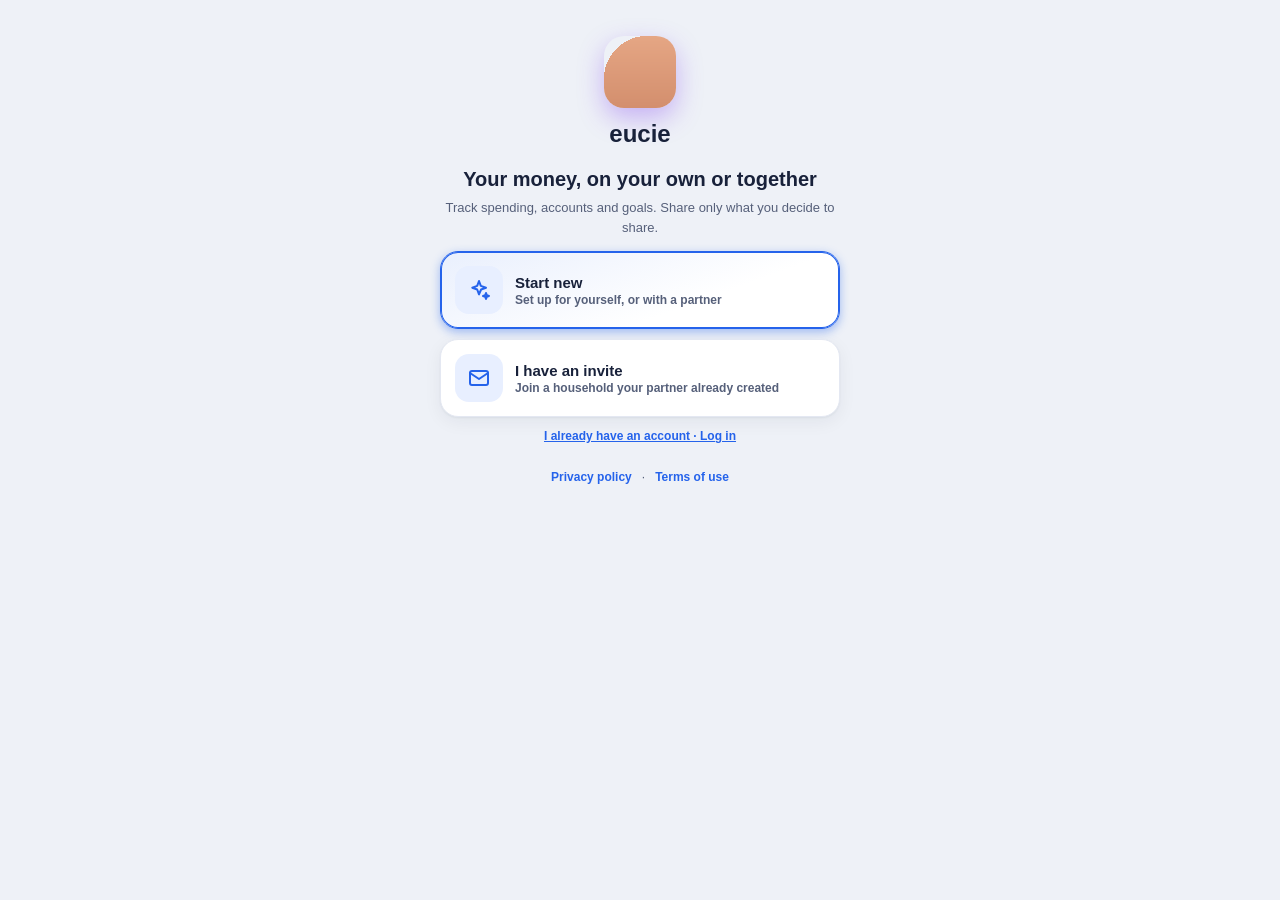
==== commit 33ffb15f: "Eucie_Beta_130_UI" ====
--- a/index.html
+++ b/index.html
@@ -10,23 +10,24 @@
 <meta name="apple-mobile-web-app-capable" content="yes">
 <meta name="apple-mobile-web-app-status-bar-style" content="black-translucent">
 <meta name="apple-mobile-web-app-title" content="Couple Money">
-<meta name="application-name" content="Couple Money Manager">
-<meta name="app-version" content="1.60-beta.129">
+<meta name="application-name" content="Eucie">
+<meta name="apple-mobile-web-app-title" content="Eucie">
+<meta name="app-version" content="1.60-beta.130">
 <meta name="format-detection" content="telephone=no">
-<link rel="apple-touch-icon" href="[data-uri]">
-<title>v1.60 beta 124 · Couple Money Manager</title>
+<link rel="apple-touch-icon" href="icons/apple-touch-icon.png">
+<title>Eucie</title>
 <link rel="manifest" href="manifest.json">
-<meta name="description" content="Your money. Together or your own. Personal and couple tracking, shared bills, budgets, goals and net worth.">
-<link rel="icon" href="data:image/svg+xml,%3Csvg xmlns=%22http://www.w3.org/2000/svg%22 viewBox=%220 0 64 64%22%3E%3Cdefs%3E%3ClinearGradient id=%22g%22 x1=%220%22 y1=%220%22 x2=%221%22 y2=%221%22%3E%3Cstop offset=%220%22 stop-color=%22%23ec4899%22/%3E%3Cstop offset=%221%22 stop-color=%22%237c3aed%22/%3E%3C/linearGradient%3E%3CradialGradient id=%22s%22 cx=%22.25%22 cy=%220%22 r=%22.9%22%3E%3Cstop offset=%220%22 stop-color=%22%23fff%22 stop-opacity=%22.35%22/%3E%3Cstop offset=%221%22 stop-color=%22%23fff%22 stop-opacity=%220%22/%3E%3C/radialGradient%3E%3C/defs%3E%3Crect width=%2264%22 height=%2264%22 rx=%2215%22 fill=%22url%28%23g%29%22/%3E%3Crect width=%2264%22 height=%2264%22 rx=%2215%22 fill=%22url%28%23s%29%22/%3E%3Cpath d=%22M32 52S12 40.5 12 26.2A10.2 10.2 0 0 1 32 21.6a10.2 10.2 0 0 1 20 4.6C52 40.5 32 52 32 52Z%22 fill=%22%23fff%22/%3E%3Ccircle cx=%2232%22 cy=%2232.5%22 r=%228.2%22 fill=%22%23f59e0b%22/%3E%3Ccircle cx=%2232%22 cy=%2232.5%22 r=%228.2%22 fill=%22none%22 stroke=%22%23b45309%22 stroke-width=%221.6%22/%3E%3Cpath d=%22M32 27.6v9.8M34.6 29.4c-.6-.9-1.6-1.3-2.7-1.3-1.5 0-2.6.8-2.6 2s1.2 1.6 2.6 1.9 2.8.8 2.8 2.1-1.2 2-2.8 2c-1.2 0-2.3-.5-2.9-1.4%22 fill=%22none%22 stroke=%22%23fff%22 stroke-width=%221.5%22 stroke-linecap=%22round%22/%3E%3C/svg%3E">
-<link rel="stylesheet" href="couple-money-manager.css?v=1.60-beta.124">
+<meta name="description" content="Eucie is a quiet place to understand money — on your own, or together.">
+<link rel="icon" href="icons/icon.svg" type="image/svg+xml">
+<link rel="stylesheet" href="couple-money-manager.css?v=1.60-beta.130">
 
 </head>
 <body>
 <header class="hdr">
   <!-- v1.60 b30 · header redesign per mockup: full brand on the left (logo + name + tagline),
        one hamburger action on the right — it opens the quick-menu rail under it -->
-  <div class="logo" style="display:flex;align-items:center;justify-content:center;color:#fff"><svg class="icn" style="width:25px;height:25px;vertical-align:0;stroke-width:1.6" viewBox="0 0 24 24"><path d="M12 20.5s-7.5-4.6-7.5-10.2A4.3 4.3 0 0 1 12 7.8a4.3 4.3 0 0 1 7.5 2.5c0 5.6-7.5 10.2-7.5 10.2Z" fill="#fff" stroke="#fff"/><circle cx="12" cy="12.6" r="3" fill="#f59e0b" stroke="#b45309" stroke-width="1"/></svg></div>
-  <div class="brand"><h1>Couple Money Manager</h1><span class="brand-sub" id="brandSub">Your money, together</span></div>
+  <div class="logo" aria-hidden="true"><img src="icons/icon-192.png" alt=""></div>
+  <div class="brand"><h1>eucie</h1><span class="brand-sub" id="brandSub">Mine. Yours. Ours.</span></div>
   <button class="hmenu" id="hdrMenuBtn" type="button" data-act="hdrmenu" aria-label="Open quick menu" aria-haspopup="true" aria-controls="hdrRail" aria-expanded="false"><svg class="icn" viewBox="0 0 24 24" aria-hidden="true" id="hdrMenuIco"><path d="M4 7h16M4 12h16M4 17h16"/></svg><span class="bdg" id="hmenuBadge" hidden></span></button>
 </header>
 <div class="hscrim" id="hdrScrim" aria-hidden="true"></div>
@@ -164,7 +165,7 @@
       <div class="f-row"><label>Appearance</label><div class="segmini" id="modeSeg" style="margin-bottom:0"></div></div>
       <div class="f-row" style="margin-bottom:0"><label>Currency symbol</label><input class="fin" id="curSymbol" placeholder="RM, $, € …" onchange="DB.meta.currency=this.value.trim();touch();openSheetRefresh()"></div>
     </div>
-    <div class="card"><h2><svg class="icn" viewBox="0 0 24 24" aria-hidden="true"><circle cx="12" cy="12" r="9"/><line x1="12" y1="10.5" x2="12" y2="16"/><line x1="12" y1="7.5" x2="12" y2="7.6"/></svg> About <span class="sub">v1.60 beta 42</span></h2><div class="help"><b>Couple Money Manager</b> is a single-file app for couples that works offline. Your data lives on this device and cloud sync is opt-in.</div>
+    <div class="card"><h2><svg class="icn" viewBox="0 0 24 24" aria-hidden="true"><circle cx="12" cy="12" r="9"/><line x1="12" y1="10.5" x2="12" y2="16"/><line x1="12" y1="7.5" x2="12" y2="7.6"/></svg> About <span class="sub">v1.60 beta 130</span></h2><div class="help"><b>Eucie</b> is a private money app for individuals and couples that works offline. Your data lives on this device and cloud sync is opt-in.</div>
       <details class="help" style="margin-top:10px"><summary>Help &amp; tips</summary><ol>
         <li><b>Add:</b> tap ＋, pick a category chip, then Save. Your last category is remembered.</li>
         <li><b>Edit:</b> tap a transaction. <b>Select several:</b> long-press one.</li>
@@ -213,7 +214,7 @@
 
 <nav class="nav">
   <button class="nbtn on" data-v="overview" data-act="nav"> <svg viewBox="0 0 24 24" fill="none" stroke="currentColor" stroke-width="2" stroke-linecap="round"><rect x="3" y="3" width="7" height="7" rx="1.5"/><rect x="14" y="3" width="7" height="7" rx="1.5"/><rect x="3" y="14" width="7" height="7" rx="1.5"/><rect x="14" y="14" width="7" height="7" rx="1.5"/></svg>Home</button>
-  <button class="nbtn" data-v="txns" data-act="nav"><svg viewBox="0 0 24 24" fill="none" stroke="currentColor" stroke-width="2" stroke-linecap="round"><path d="M4 6h16M4 12h16M4 18h10"/></svg>Transactions</button>
+  <button class="nbtn" data-v="txns" data-act="nav"><svg viewBox="0 0 24 24" fill="none" stroke="currentColor" stroke-width="2" stroke-linecap="round"><path d="M4 6h16M4 12h16M4 18h10"/></svg>Activity</button>
   <div class="nadd"><button data-act="add" aria-label="Add transaction"><svg viewBox="0 0 24 24" fill="none" stroke="currentColor" stroke-width="2.4" stroke-linecap="round"><path d="M12 5v14M5 12h14"/></svg></button></div>
   <button class="nbtn" data-v="accounts" data-act="nav"><svg viewBox="0 0 24 24" fill="none" stroke="currentColor" stroke-width="2" stroke-linecap="round" stroke-linejoin="round"><path d="M21 12V7a2 2 0 0 0-2-2H5a2 2 0 0 0-2 2v10a2 2 0 0 0 2 2h14a2 2 0 0 0 2-2v-3"/><path d="M16 12h6"/><circle cx="16" cy="12" r="1" fill="currentColor"/></svg>Accounts</button>
   <button class="nbtn" data-v="settings" data-act="nav"><svg viewBox="0 0 24 24" fill="none" stroke="currentColor" stroke-width="2" stroke-linecap="round"><circle cx="12" cy="12" r="3.2"/><path d="M12 2.8v2.6M12 18.6v2.6M2.8 12h2.6M18.6 12h2.6M5.5 5.5l1.9 1.9M16.6 16.6l1.9 1.9M18.5 5.5l-1.9 1.9M7.4 16.6l-1.9 1.9"/></svg>Settings</button>
@@ -256,7 +257,7 @@
   </div>
   <details class="more" id="fMore"><summary>More options: repeat, split &amp; privacy</summary>
     <label class="mgr-row" style="cursor:pointer;border:0;padding:2px 0 10px"><span class="lb" style="white-space:normal"><svg class="icn" viewBox="0 0 24 24" aria-hidden="true"><rect x="4" y="11" width="16" height="10" rx="2"/><path d="M8 11V7a4 4 0 0 1 8 0v4"/></svg> Private<small>Your partner sees only the date and amount, can’t open or edit it, and sees *** for the balance of the account it touches.</small></span><input type="checkbox" class="tgl" id="fPriv"></label>
-    <div class="f-row" id="fRepRow"><label title="Auto-adds future transactions"><svg class="icn" viewBox="0 0 24 24" aria-hidden="true"><path d="m17 2 4 4-4 4"/><path d="M3 11v-1a4 4 0 0 1 4-4h14"/><path d="m7 22-4-4 4-4"/><path d="M21 13v1a4 4 0 0 1-4 4H3"/></svg> Repeat</label><div style="display:flex;gap:6px;align-items:center;flex-wrap:wrap"><select class="fin" id="fRep" style="flex:1;min-width:86px;padding-left:8px;padding-right:8px" onchange="repUI()"><option value="">No repeat</option><option value="day">Daily</option><option value="week">Weekly</option><option value="month">Monthly</option><option value="year">Yearly</option></select><input class="fin" id="fRepEvery" type="number" min="1" value="1" style="width:58px;flex:none" aria-label="repeat every N periods"><span class="small" id="fRepLbl" style="color:var(--muted);white-space:nowrap"></span></div></div>
+    <div class="f-row" id="fRepRow"><label title="Auto-adds future transactions"><svg class="icn" viewBox="0 0 24 24" aria-hidden="true"><path d="m17 2 4 4-4 4"/><path d="M3 11v-1a4 4 0 0 1 4-4h14"/><path d="m7 22-4-4 4-4"/><path d="M21 13v1a4 4 0 0 1-4 4H3"/></svg> Repeat</label><div style="display:flex;gap:6px;align-items:center;flex-wrap:wrap"><select class="fin" id="fRep" style="flex:1;min-width:86px;padding-left:8px;padding-right:8px" onchange="repUI()"><option value="">No repeat</option><option value="day">Daily</option><option value="week">Weekly</option><option value="month">Monthly</option><option value="year">Yearly</option></select><input class="fin" id="fRepEvery" type="number" min="1" value="1" style="width:58px;flex:none" aria-label="repeat every N periods"><span class="small" id="fRepLbl" style="color:var(--muted);white-space:nowrap"></span><input class="fin" id="fRepTimes" type="number" min="2" max="999" placeholder="No end" style="width:84px;flex:none" aria-label="ends after this many times" oninput="repUI()"><span class="small" id="fRepTimesLbl" style="color:var(--muted);white-space:nowrap">times</span></div></div>
     <div class="f-row" id="fSplitBox"><label><svg class="icn" viewBox="0 0 24 24" aria-hidden="true"><circle cx="9" cy="8" r="3.5"/><path d="M2.5 20c0-3.6 2.9-6.5 6.5-6.5s6.5 2.9 6.5 6.5"/><path d="M16 4.6a3.5 3.5 0 0 1 0 6.8"/><path d="M18.5 13.9c1.8.9 3 2.8 3 5.1"/></svg> Split between people <span style="text-transform:none;font-weight:600">(works for bills, refunds and income — type each share as a positive amount)</span></label><div id="fSplitRows"></div><div class="small" id="fSplitHint" style="margin-top:2px;color:var(--muted)"></div></div>
   </details>
   <div class="sheet-foot"><button class="btn" data-act="savetxn">Save transaction</button></div>
@@ -318,7 +319,7 @@
 
 <div id="calcPad" aria-label="calculator"><div class="cpv"><span id="cpLbl">Amount</span><b id="cpRes"></b></div><div class="cpg"><button type="button" data-ck="7" tabindex="-1">7</button><button type="button" data-ck="8" tabindex="-1">8</button><button type="button" data-ck="9" tabindex="-1">9</button><button type="button" data-ck="/" class="op" tabindex="-1">÷</button><button type="button" data-ck="4" tabindex="-1">4</button><button type="button" data-ck="5" tabindex="-1">5</button><button type="button" data-ck="6" tabindex="-1">6</button><button type="button" data-ck="*" class="op" tabindex="-1">×</button><button type="button" data-ck="1" tabindex="-1">1</button><button type="button" data-ck="2" tabindex="-1">2</button><button type="button" data-ck="3" tabindex="-1">3</button><button type="button" data-ck="-" class="op" tabindex="-1">−</button><button type="button" data-ck="." tabindex="-1">.</button><button type="button" data-ck="0" tabindex="-1">0</button><button type="button" data-ck="bk" class="fn" tabindex="-1">⌫</button><button type="button" data-ck="+" class="op" tabindex="-1">+</button><button type="button" data-ck="C" class="fn" tabindex="-1">C</button><button type="button" data-ck="=" class="op" tabindex="-1">=</button><button type="button" data-ck="done" class="eq" tabindex="-1" style="grid-column:span 2">Done</button></div></div>
 <div id="lockScr" hidden><div class="lkbox"><div class="lklogo"><svg class="icn" viewBox="0 0 24 24" aria-hidden="true"><rect x="4" y="11" width="16" height="10" rx="2"/><path d="M8 11V7a4 4 0 0 1 8 0v4"/></svg></div><b id="lkTitle">Enter your PIN</b><div class="lkdots" id="lkDots"></div><div class="lkmsg" id="lkMsg"></div><div class="lkpad"><button type="button" data-act="lk" data-k="1">1</button><button type="button" data-act="lk" data-k="2">2</button><button type="button" data-act="lk" data-k="3">3</button><button type="button" data-act="lk" data-k="4">4</button><button type="button" data-act="lk" data-k="5">5</button><button type="button" data-act="lk" data-k="6">6</button><button type="button" data-act="lk" data-k="7">7</button><button type="button" data-act="lk" data-k="8">8</button><button type="button" data-act="lk" data-k="9">9</button><button type="button" id="lkCancel" data-act="lk" data-k="x" class="lkf">Cancel</button><button type="button" data-act="lk" data-k="0">0</button><button type="button" data-act="lk" data-k="bk" class="lkf">⌫</button></div><button type="button" id="lkForgot" class="lkforgot" data-act="prforgot" hidden>Forgot PIN?</button></div></div>
-<div id="authScr" hidden><div class="aubox"><div class="aulogo"><svg viewBox="0 0 64 64" width="64" height="64"><defs><linearGradient id="lgG" x1="0" y1="0" x2="1" y2="1"><stop offset="0" stop-color="#ec4899"/><stop offset="1" stop-color="#7c3aed"/></linearGradient><radialGradient id="lgS" cx=".25" cy="0" r=".9"><stop offset="0" stop-color="#fff" stop-opacity=".35"/><stop offset="1" stop-color="#fff" stop-opacity="0"/></radialGradient></defs><rect width="64" height="64" rx="15" fill="url(#lgG)"/><rect width="64" height="64" rx="15" fill="url(#lgS)"/><path d="M32 52S12 40.5 12 26.2A10.2 10.2 0 0 1 32 21.6a10.2 10.2 0 0 1 20 4.6C52 40.5 32 52 32 52Z" fill="#fff"/><circle cx="32" cy="32.5" r="8.2" fill="#f59e0b"/><circle cx="32" cy="32.5" r="8.2" fill="none" stroke="#b45309" stroke-width="1.6"/><path d="M32 27.6v9.8M34.6 29.4c-.6-.9-1.6-1.3-2.7-1.3-1.5 0-2.6.8-2.6 2s1.2 1.6 2.6 1.9 2.8.8 2.8 2.1-1.2 2-2.8 2c-1.2 0-2.3-.5-2.9-1.4" fill="none" stroke="#fff" stroke-width="1.5" stroke-linecap="round"/></svg></div><h1 class="autitle">Couple Money Manager</h1><p class="ausub" id="auSub"></p><div id="auBody"></div></div></div>
+<div id="authScr" hidden><div class="aubox"><div class="aulogo"><img src="icons/icon-192.png" alt=""></div><h1 class="autitle">eucie</h1><p class="ausub" id="auSub"></p><div id="auBody"></div></div></div>
 <div id="tourRing" hidden></div><div id="tourTip" hidden></div>
 <div class="toast" id="toast"><span id="toastMsg"></span><button id="toastUndo" data-act="undo"><svg class="icn" viewBox="0 0 24 24" aria-hidden="true"><path d="M9 14 4 9l5-5"/><path d="M4 9h10a6 6 0 0 1 6 6v5"/></svg> Undo</button><span id="toastBar" aria-hidden="true"><i></i></span></div>
 
@@ -336,6 +337,6 @@
   privacyUrl:'privacy.html',
   termsUrl:'terms.html',
   supportEmail:''      /* e.g. 'support@yourdomain.com' — shown as a Support link */};</script>
-<script src="couple-money-manager.js?v=1.60-beta.124"></script>
+<script src="couple-money-manager.js?v=1.60-beta.130"></script>
 </body>
 </html>
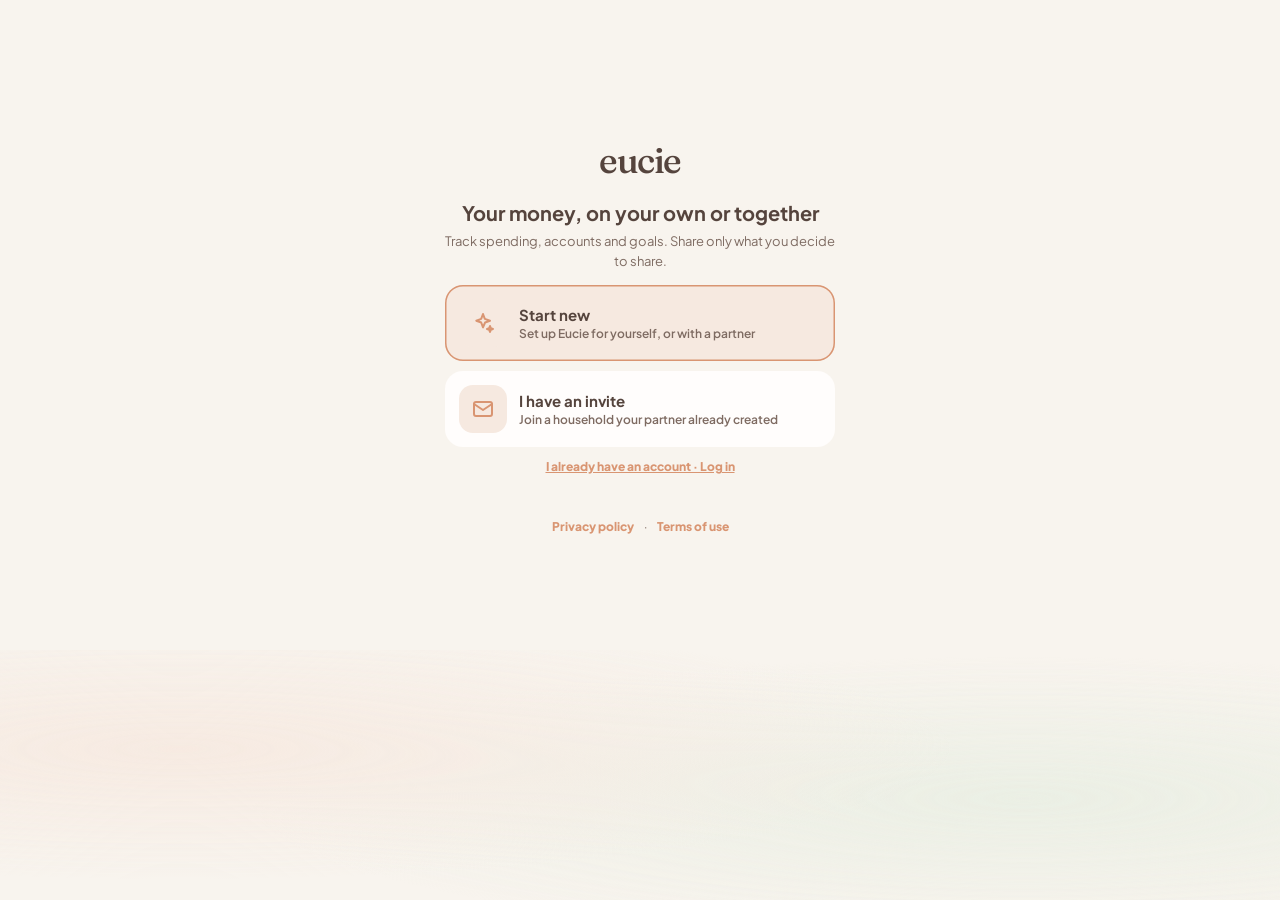
==== commit bfe62f58: "beta130-v42-visual" ====
--- a/index.html
+++ b/index.html
@@ -5,11 +5,10 @@
 <script>/* beta 45: OneDrive sign-in pop-up — hand the result to the app window and close, without starting the app here */
 (function(){try{if(window.opener&&window.opener!==window&&/[?&]state=cmm45/.test(location.search)){window.opener.postMessage({type:'cmm45-ms',search:location.search},location.origin);document.write('<p style="font-family:sans-serif;padding:24px">Signed in. You can close this window.</p>');if(window.stop)window.stop();setTimeout(function(){window.close();},400);}}catch(e){}})();</script>
 <meta name="viewport" content="width=device-width, initial-scale=1, viewport-fit=cover">
-<meta name="theme-color" content="#2563eb">
+<meta name="theme-color" content="#F8F4EE">
 <meta name="mobile-web-app-capable" content="yes">
 <meta name="apple-mobile-web-app-capable" content="yes">
 <meta name="apple-mobile-web-app-status-bar-style" content="black-translucent">
-<meta name="apple-mobile-web-app-title" content="Couple Money">
 <meta name="application-name" content="Eucie">
 <meta name="apple-mobile-web-app-title" content="Eucie">
 <meta name="app-version" content="1.60-beta.130">
@@ -19,7 +18,10 @@
 <link rel="manifest" href="manifest.json">
 <meta name="description" content="Eucie is a quiet place to understand money — on your own, or together.">
 <link rel="icon" href="icons/icon.svg" type="image/svg+xml">
-<link rel="stylesheet" href="couple-money-manager.css?v=1.60-beta.130">
+<link rel="preconnect" href="https://fonts.googleapis.com">
+<link rel="preconnect" href="https://fonts.gstatic.com" crossorigin>
+<link rel="stylesheet" href="https://fonts.googleapis.com/css2?family=Fraunces:ital,opsz,wght@0,9..144,400;0,9..144,500;1,9..144,400&family=Plus+Jakarta+Sans:wght@400;500;600;700;800&display=swap">
+<link rel="stylesheet" href="couple-money-manager.css?v=1.60-beta.130-v42">
 
 </head>
 <body>
@@ -337,6 +339,6 @@
   privacyUrl:'privacy.html',
   termsUrl:'terms.html',
   supportEmail:''      /* e.g. 'support@yourdomain.com' — shown as a Support link */};</script>
-<script src="couple-money-manager.js?v=1.60-beta.130"></script>
+<script src="couple-money-manager.js?v=1.60-beta.130-v42"></script>
 </body>
 </html>
--- a/couple-money-manager.css
+++ b/couple-money-manager.css
@@ -4276,3 +4276,215 @@
 .sv121r small{font-size:var(--fs-12)}
 .ad-cat61.t121{padding-left:4px;padding-right:4px}
 :where(small){font-size:var(--fs-12)} /* beta 127: an unstyled small is 12 px, not the browser's 13.33 */
+
+/* ===== Eucie v4.1 · Warm Financial Home · Beta 130 =====
+   UI-only presentation layer. Financial calculations, ownership, privacy,
+   permissions, sync and transaction behaviour remain in the Beta 129 source. */
+:root,
+html[data-accent],
+html[data-accent="green"],html[data-accent="purple"],html[data-accent="pink"],
+html[data-accent="orange"],html[data-accent="teal"],html[data-accent="slate"]{
+  --eucie-serif:"Fraunces","Iowan Old Style","Palatino Linotype",Georgia,"Times New Roman",serif;
+  --eucie-sans:"Plus Jakarta Sans",-apple-system,BlinkMacSystemFont,"Segoe UI",Roboto,Arial,sans-serif;
+  --sand:#F8F4EE;--paper:#FFFDFC;--ink:#55443D;--ink2:#7E6B62;--ink3:#A3928A;
+  --terra:#D99572;--terra-ink:#9A5537;--on-terra:#3B2C26;
+  --sage:#A7B89B;--sage-ink:#566B4C;--sage-soft:#E9EEE3;
+  --peach:#E9C9B8;--peach-soft:#F6E9E0;
+  --gold:#C6A66B;--gold-soft:#F6EEDD;--gold-ink:#7A5F22;
+  --danger:#A4452F;--tone:#F1EAE1;--eucie-hair:rgba(85,68,61,.07);
+  --eucie-scrim:rgba(46,32,26,.34);--eucie-elev:0 14px 44px rgba(70,46,34,.18);
+  --font-ui:var(--eucie-sans);--font-display:var(--eucie-serif);
+  --bg:var(--sand);--card:var(--paper);--muted:var(--ink2);--line:#E5DBD1;
+  --accent:var(--terra);--accent-soft:var(--peach-soft);--accent-2:var(--sage);
+  --accent-glow:rgba(217,149,114,.18);--inc:var(--sage-ink);--inc-soft:var(--sage-soft);
+  --exp:var(--danger);--exp-soft:#F8E4DE;--warn:var(--gold-ink);
+  --hair:var(--eucie-hair);--shadow:none;--shadow-lg:var(--eucie-elev);--r:18px;
+  --ring:0 0 0 3px rgba(217,149,114,.22);
+  --b122-deep:var(--terra-ink);--b122-p2:var(--peach);--b122-p2ink:#5A3E31;
+}
+html[data-mode="dark"],
+html[data-mode="dark"][data-accent],
+html[data-mode="dark"][data-accent="green"],html[data-mode="dark"][data-accent="purple"],
+html[data-mode="dark"][data-accent="pink"],html[data-mode="dark"][data-accent="orange"],
+html[data-mode="dark"][data-accent="teal"],html[data-mode="dark"][data-accent="slate"]{
+  --sand:#1C1714;--paper:#27201C;--ink:#F3EAE2;--ink2:#C2B2A7;--ink3:#8C7C72;
+  --terra:#D99572;--terra-ink:#E8AC8C;--on-terra:#2A1D17;
+  --sage:#A7B89B;--sage-ink:#BACCAF;--sage-soft:#262D25;
+  --peach:#E9C9B8;--peach-soft:#372A23;
+  --gold:#C6A66B;--gold-soft:#33291B;--gold-ink:#E3C891;
+  --danger:#F0917B;--tone:#2F2722;--eucie-hair:rgba(243,234,226,.07);
+  --eucie-scrim:rgba(0,0,0,.55);--eucie-elev:0 14px 44px rgba(0,0,0,.6);
+  --bg:var(--sand);--card:var(--paper);--muted:var(--ink2);--line:#493C35;
+  --accent:var(--terra);--accent-soft:var(--peach-soft);--accent-2:var(--sage);
+  --accent-glow:rgba(217,149,114,.15);--inc:var(--sage-ink);--inc-soft:var(--sage-soft);
+  --exp:var(--danger);--exp-soft:#492B25;--warn:var(--gold-ink);--hair:var(--eucie-hair);
+  --b122-deep:var(--terra-ink);--b122-p2:#5B4034;--b122-p2ink:#FFF8F2;
+}
+@media (prefers-color-scheme:dark){
+  html:not([data-mode="light"]){
+    --sand:#1C1714;--paper:#27201C;--ink:#F3EAE2;--ink2:#C2B2A7;--ink3:#8C7C72;
+    --terra:#D99572;--terra-ink:#E8AC8C;--on-terra:#2A1D17;--sage:#A7B89B;
+    --sage-ink:#BACCAF;--sage-soft:#262D25;--peach:#E9C9B8;--peach-soft:#372A23;
+    --gold:#C6A66B;--gold-soft:#33291B;--gold-ink:#E3C891;--danger:#F0917B;
+    --tone:#2F2722;--eucie-hair:rgba(243,234,226,.07);--bg:var(--sand);--card:var(--paper);
+    --muted:var(--ink2);--line:#493C35;--accent:var(--terra);--accent-soft:var(--peach-soft);
+    --accent-2:var(--sage);--inc:var(--sage-ink);--inc-soft:var(--sage-soft);--exp:var(--danger);
+    --exp-soft:#492B25;--warn:var(--gold-ink);--hair:var(--eucie-hair);
+  }
+}
+html{background:var(--sand);font-size:16px}
+body{font-family:var(--eucie-sans);background:var(--sand);color:var(--ink);letter-spacing:0;-webkit-font-smoothing:antialiased}
+button,input,select,textarea{font-family:inherit}
+
+/* Header and Eucie identity */
+.hdr{min-height:72px;padding:10px 16px;padding-top:calc(10px + env(safe-area-inset-top));gap:10px;background:color-mix(in srgb,var(--sand) 94%,transparent)!important;border-bottom:1px solid var(--hair)!important;box-shadow:none!important;backdrop-filter:blur(16px);-webkit-backdrop-filter:blur(16px)}
+.hdr .logo{width:40px;height:40px;border-radius:12px;background:transparent!important;box-shadow:none!important;overflow:hidden}
+.hdr .logo:before{display:none!important}.hdr .logo img{width:100%;height:100%;display:block;object-fit:cover}
+.hdr .brand{gap:2px}.hdr .brand h1{font-family:var(--eucie-serif);font-style:normal;font-size:25px!important;font-weight:500!important;line-height:1;letter-spacing:-.04em;color:var(--ink);overflow:visible}
+.hdr .brand .brand-sub{font-size:9.5px!important;line-height:1.1;letter-spacing:.12em;text-transform:uppercase;font-weight:700;color:var(--ink3);margin-top:3px}
+.hdr .hmenu{width:40px;height:40px;border:0;border-radius:50%;padding:0;background:var(--tone);color:var(--ink);box-shadow:none}
+.eucie-avatar{width:34px;height:34px;border-radius:50%;display:grid;place-items:center;background:var(--mocha,var(--ink));color:var(--sand);font-size:12px;font-weight:700}
+.hdr .hmenu .bdg,.hdr .hmenu .sdot118{right:1px;top:1px;border-color:var(--sand)}
+main{padding-top:calc(88px + env(safe-area-inset-top));padding-left:22px;padding-right:22px;padding-bottom:112px}
+
+/* Page hierarchy */
+.eucie-page-lead{margin:2px 0 18px}.eucie-page-lead h1{font-family:var(--eucie-serif);font-size:26px;line-height:1.15;font-weight:400;letter-spacing:-.02em;margin:0;color:var(--ink)}
+.eucie-page-lead p{font-family:var(--eucie-serif);font-style:italic;font-size:14px;line-height:1.45;color:var(--ink2);margin:6px 0 0;max-width:42ch}
+.eucie-page-lead .eucie-cap{font:700 10.5px/1.2 var(--eucie-sans);letter-spacing:.1em;text-transform:uppercase;color:var(--ink3);margin-bottom:6px}
+.a48pt,.sethdr25{margin-left:0;margin-right:0}.a48pt h1,.v63title,.sethdr25 b,.autitle,.ob62wel h1,.ob62wel h2,.a48nm b,.hero51 .big51,.big51,.a48fig,.a48mbig{font-family:var(--eucie-serif)!important;letter-spacing:-.02em!important}
+
+/* Surfaces, rows and controls */
+.card,.a48card,.a48grp,.dayg,.txf71-empty,.cbox,.m79 .k-card,.rows,.setrows{background:var(--paper);border:0!important;border-radius:18px!important;box-shadow:none!important}
+.card{padding:16px;margin-bottom:12px}.card.hero51,.hero51,.a48nw{padding:20px!important;overflow:hidden;background:var(--paper)!important}
+.card h2,#view-overview .card h2,.a48sec b,.a48ch,.setgrp,.mgr-sec,.mgr-lb,.f-row label,.a48fld>label{font-size:10.5px!important;font-weight:700!important;letter-spacing:.1em!important;text-transform:uppercase!important;color:var(--ink3)!important}
+.card h2{margin-bottom:10px}.help,.small,.muted{color:var(--ink2);line-height:1.5}
+.rows{padding:2px 16px}.trow,.srow,.setrow,.mgr-row,.a48row,.a48tx,.m79 .k-row{min-height:58px;padding-top:12px;padding-bottom:12px}
+.rows>:not(:first-child),.setrows>:not(:first-child),.trow+.trow,.srow+.srow,.mgr-row+.mgr-row{border-top:1px solid var(--hair)!important}
+.ri,.sic,.aic,.pv-ic,.k-ri,.tic5,.txr-ico,.a48ti{background:var(--tone)!important;color:var(--ink)!important;border-radius:50%!important;box-shadow:none!important}
+.btn,.a48btn,.m79 .k-btn{min-height:50px;border:0;border-radius:14px!important;font-weight:700;background:var(--terra)!important;color:var(--on-terra)!important;box-shadow:none!important}
+.btn.sm,.a48btn.sm{min-height:40px;border-radius:12px!important}.btn.ghost,.a48btn.ghost,.m79 .k-btn.k-ghost{background:var(--tone)!important;color:var(--ink)!important}
+.btn.red,.btn.red-solid,.a48btn.red,.m79 .k-btn.k-red{background:var(--danger)!important;color:#fff!important}
+.fin,.a48mi,.spin62,.k-input{min-height:50px;background:var(--tone)!important;border:0!important;border-radius:14px!important;color:var(--ink);box-shadow:none!important}.fin:focus,.a48mi:focus-within{outline:0;box-shadow:inset 0 0 0 2px var(--terra)!important}
+.seg,.segmini,.a48seg2{padding:3px;background:var(--tone)!important;border:0!important;border-radius:12px!important;box-shadow:none!important}.seg button,.segmini button,.a48seg2 button{min-height:40px;border-radius:10px!important;color:var(--ink2)}.seg button.on,.segmini button.on,.a48seg2 button.on{background:var(--paper)!important;color:var(--ink)!important;box-shadow:none!important}
+.chip,.a48chip,.txf71-achip,.pvpill,.pill{min-height:36px;border:0!important;border-radius:999px!important;background:var(--tone)!important;color:var(--ink2)!important}.chip.on,.a48chip.on,.txf71-achip.on{background:var(--ink)!important;color:var(--sand)!important}
+.track,.gbar,.paceb51,.a48prog,.bbar{height:6px;border-radius:6px;background:var(--tone)!important;overflow:hidden}.track i,.gbar i,.paceb51 i,.a48prog i,.bbar i{background:var(--sage)!important;border-radius:6px}
+
+/* Home */
+#view-overview .stab{position:static!important;display:flex;gap:22px;padding:0 0 14px;margin:0 0 12px;background:transparent!important;border:0!important;box-shadow:none!important;overflow-x:auto}
+#view-overview .stab button{flex:none;min-height:36px;padding:0 0 8px;border-radius:0!important;background:transparent!important;color:var(--ink3);font-size:14px;font-weight:600;position:relative}
+#view-overview .stab button.on{color:var(--ink)!important;background:transparent!important}#view-overview .stab button.on:after{content:"";position:absolute;left:0;right:0;bottom:0;height:2px;border-radius:2px;background:var(--terra)}
+#view-overview .hero51,#view-overview .a48nw{position:relative;background:var(--paper)!important;border:0!important}
+#view-overview .hero51:after,#view-overview .a48nw:after{content:"";position:absolute;right:-45px;bottom:-46px;width:190px;height:92px;border-radius:50%;background:var(--peach-soft);transform:rotate(-10deg);opacity:.7;pointer-events:none}
+#view-overview .hero51>* ,#view-overview .a48nw>*{position:relative;z-index:1}
+#view-overview .big51,#view-overview .a48fig{font-family:var(--eucie-serif)!important;font-size:28px!important;font-weight:500!important;line-height:1.15;letter-spacing:-.02em!important}
+#view-overview .ins51{border:0!important;background:var(--tone)!important}#view-overview .ins51:nth-of-type(2n){background:var(--peach-soft)!important}#view-overview .ins51:nth-of-type(3n){background:var(--sage-soft)!important}
+.eucie-scope-note{display:flex;align-items:center;gap:6px;font-size:12px;color:var(--ink2);margin:6px 0 12px}.eucie-scope-note svg{width:14px;height:14px}
+
+/* Activity */
+#view-txns .txf71{position:static!important;top:auto!important;padding:0!important;margin:0 0 12px;background:transparent!important;border:0!important;box-shadow:none!important}
+#view-txns .txf71-srch{gap:8px}#view-txns .txf71-srch input.fin{min-height:48px;background:var(--paper)!important;border-radius:16px!important;padding-left:42px}
+#view-txns .txf71-fbtn{width:44px;height:44px;border-radius:50%;background:var(--tone);border:0}
+#txList .dayg{margin:0 0 20px;background:transparent!important}#txList .dayg>.day-h{position:static!important;top:auto!important;padding:0 2px 8px;background:transparent!important;color:var(--ink2)!important;font-size:12.5px!important;letter-spacing:0!important;text-transform:none!important}
+#txList .rowsw{background:var(--paper);border-radius:18px;padding:2px 14px;overflow:hidden}
+#txList .txn.txr,#txList .txn{min-height:58px;margin:0!important;padding:12px 0!important;border:0!important;border-radius:0!important;background:transparent!important;box-shadow:none!important}#txList .txn+.txn{border-top:1px solid var(--hair)!important}
+#txList .txn .amt.neg{color:var(--ink)!important}#txList .txn .amt.pos{color:var(--sage-ink)!important}#txList .txn[data-ty="Transfer"] .amt{color:var(--ink2)!important}
+.txf71-sheet{border-radius:24px 24px 0 0!important}.txf71-shead{padding:8px 22px 6px}.txf71-sbody{padding-left:22px;padding-right:22px}.txf71-sfoot{padding:12px 22px calc(24px + env(safe-area-inset-bottom));box-shadow:0 -1px 0 var(--hair)}
+
+/* Add / edit transaction */
+.sheet,#mgrSheet,#aiSheet,#calcPad{background:var(--paper);border:0!important;border-radius:24px 24px 0 0!important;box-shadow:var(--eucie-elev)!important}.ov,.cmodal,.hscrim{background:var(--eucie-scrim)}
+#sheet.form61{padding-left:22px!important;padding-right:22px!important}.grab{width:40px;height:5px;border-radius:5px;background:var(--tone)!important}
+#sheet.form61 .ad-amt61{background:var(--tone)!important;border:0!important;border-radius:18px!important;box-shadow:none!important}#sheet.form61 .ad-amt61:focus-within{box-shadow:inset 0 0 0 2px var(--terra)!important}
+#sheet.form61 .ad-cat61{min-height:42px;background:var(--tone)!important;border:0!important;border-radius:12px!important;color:var(--ink)}#sheet.form61 .ad-cat61.on{background:var(--ink)!important;color:var(--sand)!important}
+#sheet.form61 .ad-flow61,#sheet.form61 .ad-detail61{background:var(--tone)!important;border:0!important;border-radius:14px!important;box-shadow:none!important}
+#sheet.form61 .ad-opt61{min-height:40px;background:var(--tone)!important;border:0!important;border-radius:999px!important;color:var(--ink)}#sheet.form61 .ad-opt61.on{background:var(--ink)!important;color:var(--sand)!important}
+#sheet.form61 .sheet-foot{padding:12px 22px calc(24px + env(safe-area-inset-bottom));box-shadow:0 -1px 0 var(--hair)}
+#calcPad .cpg button{min-height:48px;background:var(--tone)!important;border:0!important;border-radius:14px!important;color:var(--ink)}#calcPad .cpg button.op,#calcPad .cpg button.eq{background:var(--peach-soft)!important;color:var(--terra-ink)!important}
+
+/* Accounts and Reports */
+#view-accounts .a48chips,.accchips{display:flex;gap:6px;overflow-x:auto;scrollbar-width:none}#view-accounts .a48chip,.accchips button{flex:none;min-height:36px;padding:7px 12px;border:0;border-radius:999px;background:var(--tone);color:var(--ink2);font-weight:600}#view-accounts .a48chip.on,.accchips button.on{background:var(--ink)!important;color:var(--sand)!important}
+#view-accounts .a48gh{min-height:52px;background:transparent!important;border:0!important}.a48plus,.m27plus,.nadd button{background:var(--terra)!important;color:var(--on-terra)!important;box-shadow:none!important}
+#view-reports #v63tiles{display:grid;gap:12px}#view-reports #v63tiles>button{min-height:92px;padding:16px!important;border:0!important;border-radius:18px!important;background:var(--paper)!important;box-shadow:none!important;text-align:left}#view-reports #v63tiles>button:nth-child(2n){background:var(--peach-soft)!important}#view-reports #v63tiles>button:nth-child(3n){background:var(--sage-soft)!important}
+#pageReport .hdrrow,.page .hdrrow,.a48ph{background:color-mix(in srgb,var(--sand) 94%,transparent)!important;border-bottom:1px solid var(--hair)!important;box-shadow:none!important;backdrop-filter:blur(16px)}
+.page{background:var(--sand)!important;padding-left:22px;padding-right:22px}.page :is(.card,.a48card,.a48grp){border:0!important;box-shadow:none!important}
+
+/* Settings */
+#view-settings .sethome,#view-settings .warm-settings-root{padding:2px 16px!important;background:var(--paper)!important;border-radius:18px!important;box-shadow:none!important}
+#view-settings .srow{min-height:58px;padding:12px 0!important;background:transparent!important;border:0!important}#view-settings .srow+.srow{border-top:1px solid var(--hair)!important}
+#view-settings .srow .sic,#pageSet :is(.arow .aic,.pv-row .pv-ic),#pageSet .m79 .k-rw .k-ri{width:36px;height:36px;border-radius:50%!important;background:var(--tone)!important;color:var(--ink)!important}
+#pageSet .card{margin-left:0;margin-right:0}.eucie-theme-removed{display:none!important}
+#modeSeg button[data-m="light"]:after{content:""}#modeSeg button[data-m="dark"]:after{content:""}
+
+/* Bottom navigation */
+.nav{height:84px;padding:10px 8px calc(8px + env(safe-area-inset-bottom));background:color-mix(in srgb,var(--paper) 96%,transparent)!important;border-top:1px solid var(--hair)!important;box-shadow:none!important;backdrop-filter:blur(16px)}
+.nbtn{gap:4px;color:var(--ink);opacity:.5;font-size:10.5px;font-weight:600;border-radius:0}.nbtn.on{color:var(--terra-ink)!important;opacity:1}.nbtn.on:before{display:none!important}.nbtn svg{width:22px;height:22px;stroke-width:1.6}.nadd button{width:44px!important;height:44px!important;border-radius:50%!important;margin-top:-3px}
+
+/* Menus, dialogs, toast */
+.hrail{top:calc(72px + env(safe-area-inset-top));right:14px;width:240px;padding:8px;border-radius:20px;background:var(--paper);box-shadow:var(--eucie-elev);border:0;display:flex;flex-direction:column;align-items:stretch}
+.hrail .rbtn{width:100%;height:44px;border-radius:12px;justify-content:flex-start;gap:12px;padding:0 12px;color:var(--ink)}.hrail .rbtn .eucie-menu-label{display:block;font-size:14px;font-weight:600}.hrail .rsep{width:auto;height:1px;margin:4px 10px;background:var(--hair)}
+.cbox{padding:22px!important;border-radius:22px!important;box-shadow:var(--eucie-elev)!important}.cbox h3,.cbox h4{font-family:var(--eucie-serif);font-weight:500;font-size:20px}
+.toast,.b13card{background:var(--ink)!important;color:var(--sand)!important;border:0!important;border-radius:16px!important;box-shadow:var(--eucie-elev)!important}.toast button,.b13card button{color:var(--peach)!important}
+
+/* Onboarding, sign-in and lock */
+#authScr,#lockScr{background:var(--sand)!important;font-family:var(--eucie-sans)}#authScr:before,#lockScr:before{content:"";position:fixed;left:-10%;right:-10%;bottom:-80px;height:330px;pointer-events:none;background:radial-gradient(70% 55% at 20% 30%,var(--peach-soft),transparent 72%),radial-gradient(70% 60% at 75% 45%,var(--sage-soft),transparent 72%);opacity:.9}
+.aubox,.lkbox{position:relative;z-index:1;max-width:390px;background:transparent!important;border:0!important;border-radius:0!important;padding:18px 0!important;box-shadow:none!important}.aulogo,.lklogo{width:72px;height:72px;margin-left:auto;margin-right:auto;border-radius:18px;background:transparent!important;box-shadow:none!important;overflow:hidden}.aulogo img,.lklogo img{width:100%;height:100%;display:block}.autitle{font-family:var(--eucie-serif)!important;font-size:36px!important;font-weight:500!important;letter-spacing:-.04em!important;color:var(--ink)}.ausub{font-family:var(--eucie-serif);font-style:italic;color:var(--ink2)}
+.usecard,.aucard,.lkpad button{background:var(--paper)!important;border:0!important;border-radius:18px!important;box-shadow:none!important}.usecard.on{background:var(--peach-soft)!important;box-shadow:inset 0 0 0 1.5px var(--terra)!important}.lkpad button{width:62px;height:62px;font-family:var(--eucie-serif);font-size:20px}.lkdots i.on{background:var(--terra)!important;border-color:var(--terra)!important}
+
+/* Accessibility and motion */
+:focus-visible{outline:2px solid var(--terra-ink)!important;outline-offset:2px}.btn,.nbtn,.hmenu,.rbtn,.chip,.a48chip,.srow,.trow,.row,.txn{touch-action:manipulation}
+@media(max-width:420px){main{padding-left:18px;padding-right:18px}.page{padding-left:18px;padding-right:18px}.eucie-page-lead h1{font-size:25px}}
+@media(max-width:350px){.hdr{padding-left:10px;padding-right:10px}.hdr .logo{width:36px;height:36px}.hdr .brand h1{font-size:22px!important}.hdr .brand .brand-sub{display:block;font-size:8.5px!important;letter-spacing:.08em}}
+@media(prefers-reduced-motion:reduce){*,*:before,*:after{animation-duration:.01ms!important;animation-iteration-count:1!important;transition-duration:.01ms!important;scroll-behavior:auto!important}.skeleton,.skel{animation:none!important}}
+
+/* v4.1 verification refinements */
+#txList .txn .neg,#txList .txn.txr .neg{color:var(--ink)!important}
+#txList .txn .pos,#txList .txn.txr .pos{color:var(--sage-ink)!important}
+html[data-mode="dark"] .hdr{background:#1C1714!important;border-bottom-color:rgba(243,234,226,.07)!important}
+html[data-mode="dark"] .hdr .brand h1{color:#F3EAE2!important;opacity:1!important}
+html[data-mode="dark"] .hdr .brand .brand-sub{color:#8C7C72!important}
+html[data-mode="dark"] .hdr .hmenu{background:#2F2722!important;color:#F3EAE2!important}
+@media(prefers-color-scheme:dark){html:not([data-mode="light"]) .hdr{background:#1C1714!important}html:not([data-mode="light"]) .hdr .brand h1{color:#F3EAE2!important;opacity:1!important}html:not([data-mode="light"]) .hdr .hmenu{background:#2F2722!important;color:#F3EAE2!important}}
+
+.hrail .rbtn{display:flex!important;align-items:center!important;justify-content:flex-start!important;width:100%!important;white-space:nowrap!important;text-align:left!important}
+.hrail .rbtn svg{width:18px!important;height:18px!important;flex:0 0 18px}.hrail .rbtn .eucie-menu-label{flex:1;white-space:nowrap!important;line-height:1.2}
+
+.hdr{transition:none!important}
+
+.hrail .rbtn>svg{margin-right:8px!important}
+
+
+/* ===== Eucie Beta 130 v4.1 · QA closure ===== */
+.eucie-ownmark{width:18px;height:18px;flex:0 0 18px;border-radius:50%;display:inline-grid;place-items:center;margin-right:6px;font-size:9px;font-weight:800;line-height:1;background:rgba(85,68,61,.12);color:var(--ink)}
+.eucie-ownmark.yours{background:var(--peach);color:#5A3E31}
+.eucie-ownmark.pair{position:relative;background:transparent;border-radius:0}
+.eucie-ownmark.pair i{position:absolute;top:4px;width:10px;height:10px;border:1.5px solid var(--terra-ink);border-radius:50%}
+.eucie-ownmark.pair i:first-child{left:1px}.eucie-ownmark.pair i:last-child{right:1px}
+.eucie-whose-chip,.txf71-achip[data-d="who"]{display:inline-flex!important;align-items:center!important}
+.eucie-whose-chip.on .eucie-ownmark.mine,.eucie-whose-chip.on .eucie-ownmark.yours{background:rgba(255,255,255,.18);color:inherit}
+.eucie-whose-chip.on .eucie-ownmark.pair i{border-color:currentColor}
+.eucie-whose-help{margin:8px 2px 0!important;min-height:36px;color:var(--ink2)}
+
+#view-reports #r51home{display:grid;gap:12px}
+#view-reports .eucie-reflection{display:flex;width:100%;flex-direction:column;align-items:flex-start;text-align:left;padding:18px;border:0;border-radius:18px;background:var(--peach-soft);color:var(--ink);box-shadow:none}
+#view-reports .eucie-reflection .eucie-cap{font:700 10.5px/1.2 var(--eucie-sans);letter-spacing:.1em;text-transform:uppercase;color:var(--terra-ink)}
+#view-reports .eucie-reflection-title{margin-top:6px;font:500 20px/1.2 var(--eucie-serif);letter-spacing:-.02em}
+#view-reports .eucie-reflection-help{margin-top:5px;font-size:12px;line-height:1.5;color:var(--ink2)}
+#view-reports .eucie-reflection-link{display:inline-flex;align-items:center;gap:3px;margin-top:11px;font-size:13px;font-weight:700;color:var(--terra-ink)}
+#view-reports .eucie-reflection-link svg{width:14px;height:14px}
+#view-reports .eucie-questions-title{margin:8px 2px 0;font-size:14px;font-weight:700;color:var(--ink)}
+#view-reports #v63tiles{display:grid;gap:10px}
+#view-reports .eucie-report-group{overflow:hidden;border-radius:18px;background:var(--paper)}
+#view-reports .eucie-report-question{display:flex;width:100%;min-height:68px;align-items:center;gap:11px;padding:13px 14px;border:0;background:transparent;text-align:left;color:var(--ink)}
+#view-reports .eucie-report-icon{width:36px;height:36px;flex:0 0 36px;display:grid;place-items:center;border-radius:50%;background:var(--tone);color:var(--ink)}
+#view-reports .eucie-report-icon svg{width:18px;height:18px}
+#view-reports .eucie-report-copy{min-width:0;flex:1;display:flex;flex-direction:column;gap:3px}
+#view-reports .eucie-report-copy b{font:500 16px/1.25 var(--eucie-serif);letter-spacing:-.01em}
+#view-reports .eucie-report-copy small{font-size:12px;line-height:1.35;color:var(--ink2)}
+#view-reports .eucie-report-count{font-size:12px;color:var(--ink3)}
+#view-reports .eucie-report-question>svg{width:16px;height:16px;color:var(--ink3)}
+#view-reports .eucie-report-items{padding:0 14px 4px 61px;border-top:1px solid var(--hair)}
+#view-reports .eucie-report-item{display:flex;width:100%;min-height:52px;align-items:center;gap:8px;padding:10px 0;border:0;border-bottom:1px solid var(--hair);background:transparent;text-align:left;color:var(--ink)}
+#view-reports .eucie-report-item:last-child{border-bottom:0}
+#view-reports .eucie-report-item>span{min-width:0;flex:1;display:flex;flex-direction:column;gap:2px}
+#view-reports .eucie-report-item b{font-size:13.5px;font-weight:650}
+#view-reports .eucie-report-item small{font-size:11.5px;line-height:1.35;color:var(--ink2)}
+#view-reports .eucie-report-item>svg{width:14px;height:14px;color:var(--ink3)}
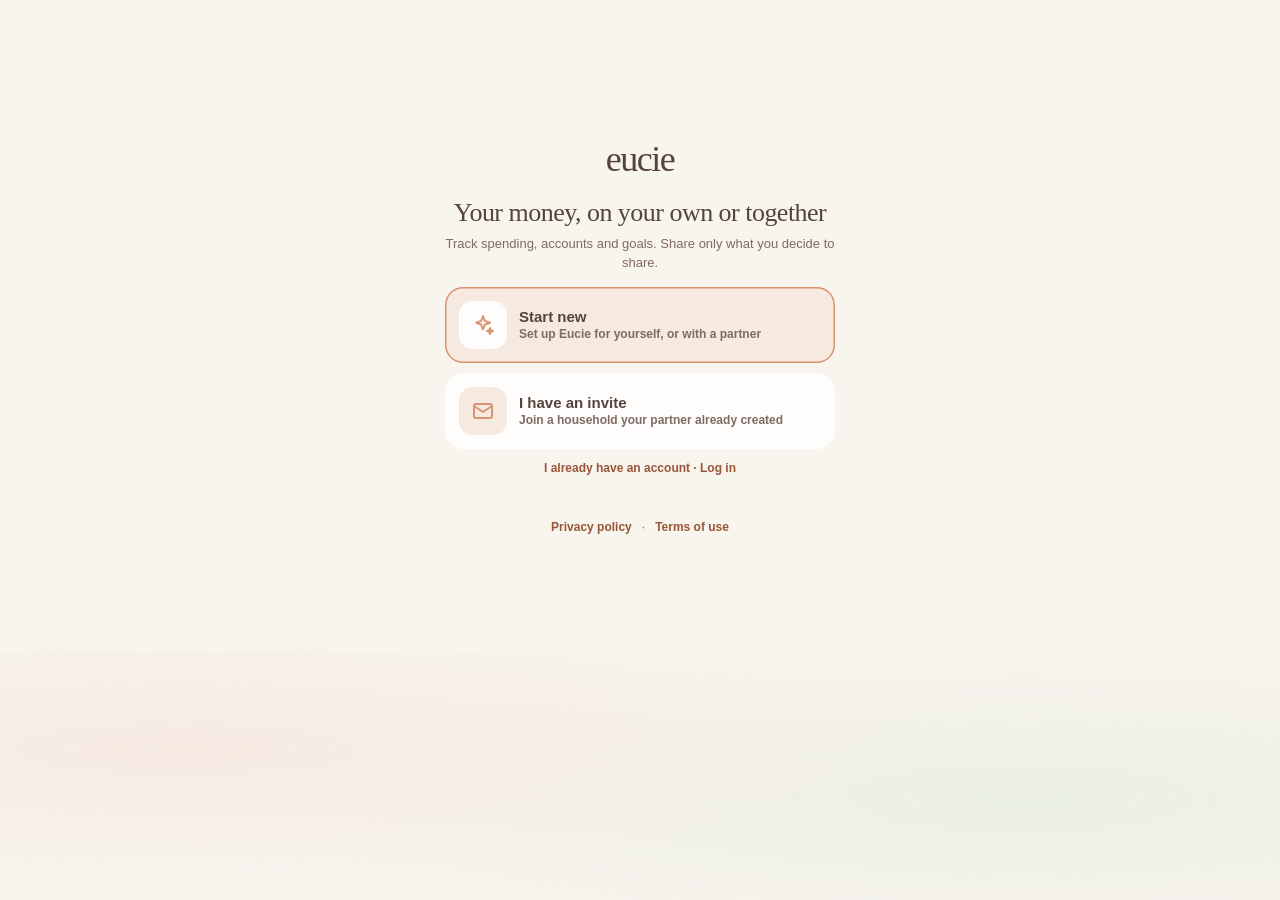
==== commit 5b940ddc: "v1.60-beta130-v52" ====
--- a/index.html
+++ b/index.html
@@ -5,7 +5,8 @@
 <script>/* beta 45: OneDrive sign-in pop-up — hand the result to the app window and close, without starting the app here */
 (function(){try{if(window.opener&&window.opener!==window&&/[?&]state=cmm45/.test(location.search)){window.opener.postMessage({type:'cmm45-ms',search:location.search},location.origin);document.write('<p style="font-family:sans-serif;padding:24px">Signed in. You can close this window.</p>');if(window.stop)window.stop();setTimeout(function(){window.close();},400);}}catch(e){}})();</script>
 <meta name="viewport" content="width=device-width, initial-scale=1, viewport-fit=cover">
-<meta name="theme-color" content="#F8F4EE">
+<meta name="theme-color" content="#F8F4EE" media="(prefers-color-scheme: light)">
+<meta name="theme-color" content="#1C1714" media="(prefers-color-scheme: dark)">
 <meta name="mobile-web-app-capable" content="yes">
 <meta name="apple-mobile-web-app-capable" content="yes">
 <meta name="apple-mobile-web-app-status-bar-style" content="black-translucent">
@@ -18,10 +19,8 @@
 <link rel="manifest" href="manifest.json">
 <meta name="description" content="Eucie is a quiet place to understand money — on your own, or together.">
 <link rel="icon" href="icons/icon.svg" type="image/svg+xml">
-<link rel="preconnect" href="https://fonts.googleapis.com">
-<link rel="preconnect" href="https://fonts.gstatic.com" crossorigin>
-<link rel="stylesheet" href="https://fonts.googleapis.com/css2?family=Fraunces:ital,opsz,wght@0,9..144,400;0,9..144,500;1,9..144,400&family=Plus+Jakarta+Sans:wght@400;500;600;700;800&display=swap">
-<link rel="stylesheet" href="couple-money-manager.css?v=1.60-beta.130-v42">
+<!-- v5.2: Manrope is bundled for offline use; Marcellus uses the bundled display fallback when the local face is unavailable. -->
+<link rel="stylesheet" href="couple-money-manager.css?v=1.60-beta.130-v52">
 
 </head>
 <body>
@@ -339,6 +338,6 @@
   privacyUrl:'privacy.html',
   termsUrl:'terms.html',
   supportEmail:''      /* e.g. 'support@yourdomain.com' — shown as a Support link */};</script>
-<script src="couple-money-manager.js?v=1.60-beta.130-v42"></script>
+<script src="couple-money-manager.js?v=1.60-beta.130-v52"></script>
 </body>
 </html>
--- a/couple-money-manager.css
+++ b/couple-money-manager.css
@@ -4488,3 +4488,139 @@
 #view-reports .eucie-report-item b{font-size:13.5px;font-weight:650}
 #view-reports .eucie-report-item small{font-size:11.5px;line-height:1.35;color:var(--ink2)}
 #view-reports .eucie-report-item>svg{width:14px;height:14px;color:var(--ink3)}
+
+
+/* ===== Eucie Beta 130 · v4.2 visual composition pass =====
+   Presentation only. No calculation, privacy, ownership, mode, sync or
+   transaction behaviour is changed here. */
+
+/* V1 · Header: wordmark left, avatar right */
+.hdr .logo,.hdr #brandSub{display:none!important}
+.hdr .brand h1{font-family:var(--eucie-serif)!important;font-weight:500!important;font-size:22px!important;letter-spacing:-.04em!important;line-height:1!important}
+.eucie-avatar{background:var(--tone)!important;color:var(--ink)!important;border:2px solid var(--sand);font-family:var(--eucie-sans)}
+.eucie-avatar:empty::before{content:"";width:14px;height:14px;background:currentColor;
+  -webkit-mask:url("data:image/svg+xml,%3Csvg xmlns='http://www.w3.org/2000/svg' viewBox='0 0 24 24' fill='none' stroke='black' stroke-width='2' stroke-linecap='round'%3E%3Ccircle cx='12' cy='8' r='4'/%3E%3Cpath d='M4 21a8 8 0 0 1 16 0'/%3E%3C/svg%3E") center/contain no-repeat;
+  mask:url("data:image/svg+xml,%3Csvg xmlns='http://www.w3.org/2000/svg' viewBox='0 0 24 24' fill='none' stroke='black' stroke-width='2' stroke-linecap='round'%3E%3Ccircle cx='12' cy='8' r='4'/%3E%3Cpath d='M4 21a8 8 0 0 1 16 0'/%3E%3C/svg%3E") center/contain no-repeat}
+
+/* V2 · Quick menu: labelled rail, so no duplicate tooltip */
+#hdrRail .rbtn::after{display:none!important}
+#hdrRail .rbtn:focus:not(:focus-visible){box-shadow:none!important;outline:0!important;border-color:transparent!important;background:transparent!important}
+
+/* V3 · Home hierarchy: greeting and money first; First steps below */
+#view-overview.on{display:flex!important;flex-direction:column}
+#view-overview > .eucie-page-lead{order:-3}
+#view-overview > #ovEmpty{order:-2}
+#view-overview > #ovMain{order:-1}
+#view-overview > #jrnBox{order:5;margin-top:4px}
+.eucie-page-lead h1{font-family:var(--eucie-serif)!important;font-weight:400!important;font-size:26px!important;line-height:1.15!important;letter-spacing:-.02em!important}
+.eucie-page-lead p{font-family:var(--eucie-serif);font-style:italic;font-size:15px;line-height:1.4;color:var(--ink2);margin-top:6px}
+.eucie-page-lead p:empty,.eucie-page-lead .eucie-cap:empty{display:none}
+.eucie-scope-note[hidden]{display:none!important}
+
+/* V4 · Period selector: two clean lines */
+.perbar .perchip{display:flex!important;flex-direction:column;align-items:center;justify-content:center;gap:2px;line-height:1.2;min-height:44px}
+.perbar .perchip b,.perbar .perchip small{display:block;white-space:nowrap;overflow:hidden;text-overflow:ellipsis;max-width:100%}
+.perbar .perchip small{font-size:12px!important;color:var(--terra-ink)!important}
+#view-overview .card.perbar{background:var(--bg)!important;box-shadow:none!important;border:0!important;padding:6px 0!important;margin-bottom:8px}
+
+/* V5 · One hero: Money available 28; Saved this month 20 */
+#view-overview .moneyavail18{background:var(--paper)!important;box-shadow:none!important;border:0!important;border-radius:18px!important}
+#view-overview .moneyavail18 .ma-ic{background:var(--tone)!important;color:var(--ink)!important;box-shadow:none!important}
+#view-overview .moneyavail18 .tx small{text-transform:none!important;letter-spacing:0!important;font-size:13px!important;font-weight:600!important;color:var(--ink2)!important}
+#view-overview .moneyavail18 .tx b{font-family:var(--eucie-serif)!important;font-weight:500!important;font-size:28px!important;line-height:1.15!important;letter-spacing:-.02em!important;color:var(--ink)!important}
+#view-overview .hero51 .big51,#view-overview .hero51 .big51 b{font-size:20px!important;line-height:1.2!important}
+#view-overview .hero51 h2,#view-overview .ins51 h2{text-transform:none!important;letter-spacing:0!important;font-size:13px!important;font-weight:600!important;color:var(--ink2)!important}
+
+/* V6 · One quiet surface for insight cards */
+#view-overview .ins51,#view-overview .ins51:nth-of-type(n){background:var(--tone)!important;border:0!important;box-shadow:none!important}
+.ins51 .ins114k{display:none!important}
+.ins51 .find{font-weight:600!important;font-size:14px!important;line-height:1.45!important;color:var(--ink)!important}
+.ins51 .paceb51 i{background:var(--sage)!important}
+
+/* V7 · Amounts never cut off */
+.a48mid b,.a48bu b{white-space:normal!important;overflow:visible!important;text-overflow:clip!important}
+.a48bul{min-width:0}
+
+/* V8 · Accounts: Mine · Kim's · Joint · Ours; owing is not an error */
+.a48chips{display:flex!important}
+.a48chips .a48chip[data-s="me"]{order:1}.a48chips .a48chip[data-s="partner"]{order:2}
+.a48chips .a48chip[data-s="joint"]{order:3}.a48chips .a48chip[data-s="all"]{order:4}
+.a48hl2 i.r{background:var(--terra)!important}
+.a48bar{background:var(--terra)!important}.a48bar i{background:var(--sage)!important}
+.a48sec span.o,.a48gt.o,#view-accounts .av.neg{color:var(--ink)!important}
+
+/* V9 · Add transaction */
+#sheet .seg button.on-exp,#sheet .seg button.on-inc,#sheet .seg button.on-trf,#sheet .seg button.on{background:var(--paper)!important;color:var(--ink)!important;box-shadow:0 1px 2px rgba(85,68,61,.08)!important}
+#sheet .ad-cat61{padding-left:2px!important;padding-right:2px!important}
+#sheet .ad-cat61 .nm{white-space:normal!important;overflow:visible!important;text-overflow:clip!important;line-height:1.15!important;font-size:11px!important;letter-spacing:-.01em;word-break:normal!important;overflow-wrap:normal!important}
+#sheet .ad-cat61.more{background:transparent!important;box-shadow:inset 0 0 0 1px var(--line)!important;color:var(--ink2)!important}
+#sheet .sheet-foot{display:flex!important;gap:10px}
+#sheet .sheet-foot #fSaveNew61{flex:0 0 34%!important;width:auto!important;min-width:0!important;white-space:nowrap;padding:0 10px!important}
+#sheet .sheet-foot #fSaveNew61 svg{display:none}
+#sheet .sheet-foot #fSave61{flex:1 1 0!important;width:auto!important;min-width:0!important;white-space:nowrap}
+
+/* V10 · Whose chips: four on one row */
+#txfBody .sec .cw:has(.eucie-whose-chip){display:grid!important;grid-template-columns:repeat(4,minmax(0,1fr));gap:6px!important}
+#txfBody .eucie-whose-chip{justify-content:center;padding:0 4px!important;gap:4px!important;min-height:40px;font-size:12.5px!important;min-width:0;white-space:nowrap}
+#txfBody .eucie-whose-chip .eucie-ownmark{width:16px!important;height:16px!important;flex:0 0 16px!important;margin-right:0!important}
+#txfBody .eucie-whose-chip i{font-style:normal;font-weight:600;color:var(--ink3);margin-left:1px}
+#txfBody .eucie-whose-chip.on i{color:inherit;opacity:.75}
+
+/* V11 · Quiet "Sample" pill */
+.smpl-pill{background:transparent!important;border:1px solid var(--line)!important;color:var(--ink3)!important;font-weight:600!important}
+
+/* V12 · Welcome and sign-in */
+#authScr .aulink,#authScr a{color:var(--terra-ink)!important;text-decoration:none!important}
+#authScr .usecard.on .aucard-ic{background:var(--paper)!important}
+#authScr .oauth .oabtn{background:var(--paper)!important;color:var(--ink)!important;box-shadow:inset 0 0 0 1px var(--line)!important}
+#authScr .ob62t{font-family:var(--eucie-serif)!important;font-weight:400!important;font-size:26px!important;line-height:1.15!important;letter-spacing:-.02em!important}
+#authScr .aul{text-transform:none!important;letter-spacing:0!important;font-size:12px!important;font-weight:600!important}
+
+/* V13 · Report pages: segmented = paper, chips = mocha */
+#pageReport .stab51{background:var(--tone)!important;border-radius:12px;padding:3px}
+#pageReport .stab51 button.on{background:var(--paper)!important;color:var(--ink)!important;box-shadow:0 1px 2px rgba(85,68,61,.08)!important}
+#pageReport .trendchips button.on{background:var(--ink)!important;color:var(--sand)!important;border-color:transparent!important}
+
+/* V14 · Wealth / Cash Flow hero: when there is no Money-available card, the
+   hero51 figure is the screen's hero and keeps 28px. */
+#view-overview:not(:has(.moneyavail18)) .hero51 .big51,#view-overview:not(:has(.moneyavail18)) .hero51 .big51 b{font-size:28px!important;line-height:1.15!important}
+
+/* V15 · A single Home tab ("Money" alone in Personal Simple) is not a choice:
+   hide the tab strip when it has only one tab. */
+#perBody .stab:not(:has(button:nth-of-type(2))){display:none!important}
+
+/* V15b · lone Home tab: the strip has a hidden second button */
+#perBody .stab:not(:has(button:not([hidden]) ~ button:not([hidden]))){display:none!important}
+
+/* V16 · Sticky period bar: it stuck at 118px (sized for the old, taller
+   header), so cards scrolled visibly through the gap above it. Stick it
+   directly under the slimmer header and give it a full-width sand band. */
+#view-overview .card.perbar{top:calc(var(--eucie-hdr-h,72px) - 1px)!important;box-shadow:0 0 0 22px var(--bg)!important;clip-path:inset(-6px -22px -6px -22px);z-index:31}
+
+/* V17 · Between Us lines wrap as phrases, never inside an amount */
+.a48mid b,#view-overview .bu b{text-wrap:balance}
+
+/* V18 · Add transaction: date chips selected = mocha (v4.1 chip rule), not peach */
+#fDates61 button.on{background:var(--ink)!important;color:var(--sand)!important;border-color:transparent!important;box-shadow:none!important}
+
+/* V19 · Accounts: person chips come before the totals they control */
+#acc48home{display:flex;flex-direction:column}
+#acc48home > .a48pt{order:-3}
+#acc48home > .a48chips{order:-2;margin-top:0}
+#acc48home > .a48nw{order:-1}
+
+/* V20 · Activity rows: the "Sample" marker crowded the transaction name */
+#txList .smpl-pill{font-size:10px!important;line-height:14px!important;padding:0 5px!important;margin-left:4px!important}
+
+/* V21 · Avatar sat inside a second circular button ring */
+.hdr .hmenu:has(.eucie-avatar){background:transparent!important;box-shadow:none!important;border:0!important}
+
+/* V22 · Focus rings: programmatic focus (menu open / close) drew a heavy
+   terracotta ring on "My profile" and on the avatar. Keep a quiet ring. */
+#hdrRail .rbtn:focus-visible{outline:0!important;border-color:transparent!important;box-shadow:none!important;background:var(--tone)!important}
+.hdr .hmenu:focus-visible{outline:2px solid var(--line)!important;outline-offset:2px;box-shadow:none!important}
+
+/* V23 · Onboarding: the "Popular" badge sat on top of the Couple
+   description. Lift it onto the card's top edge so it never covers text. */
+#authScr .usecard{position:relative;overflow:visible!important}
+#authScr .usecard .pvpill{position:absolute!important;height:18px!important;min-height:0!important;width:auto!important;display:inline-block!important;top:-9px!important;right:14px!important;left:auto!important;bottom:auto!important;margin:0!important;background:var(--ink)!important;color:var(--sand)!important;border:0!important;font-size:10.5px!important;font-weight:700!important;line-height:18px!important;padding:0 8px!important;border-radius:999px!important;box-shadow:none!important}
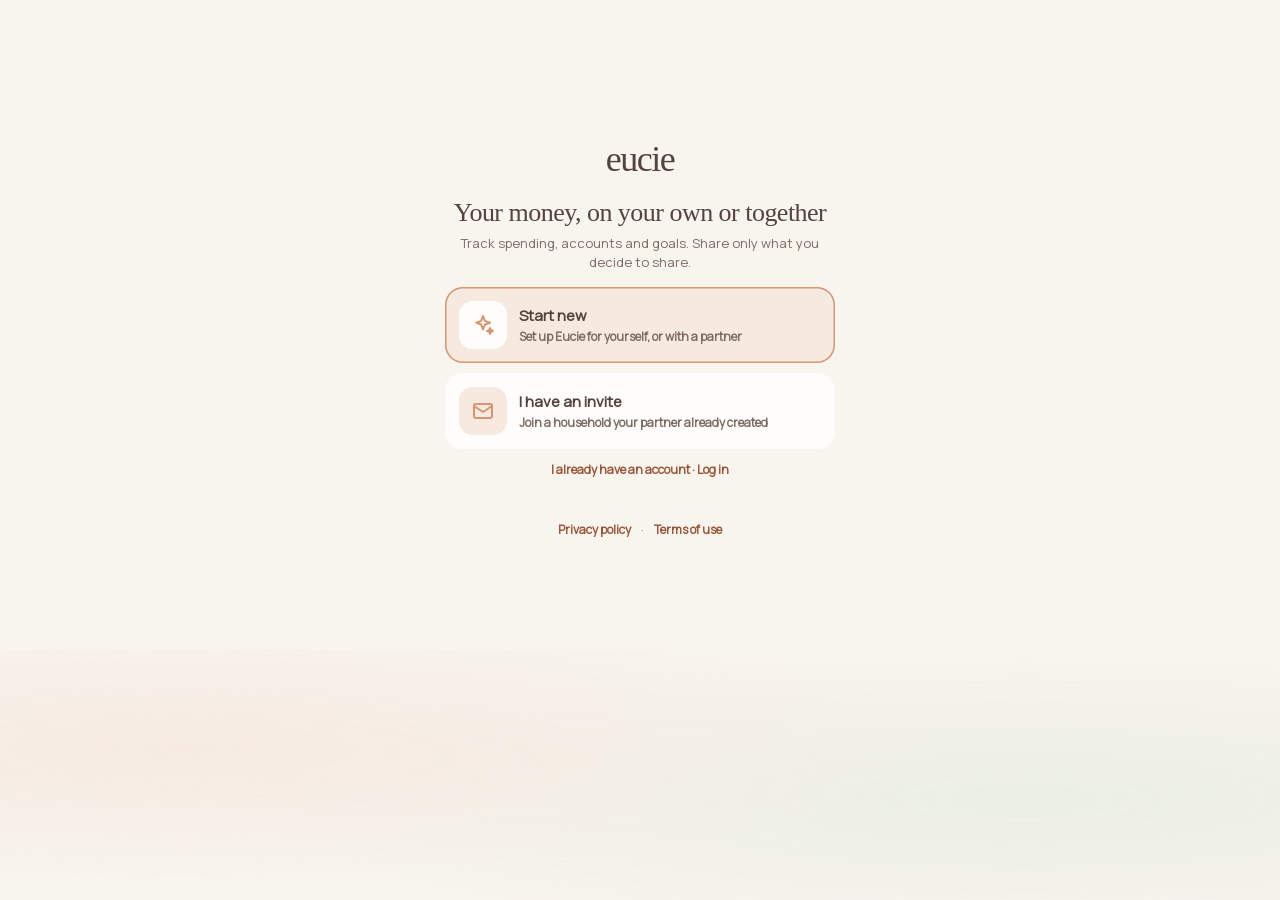
==== commit e52a3269: "eucie-beta-2.0" ====
--- a/index.html
+++ b/index.html
@@ -7,28 +7,27 @@
 <meta name="viewport" content="width=device-width, initial-scale=1, viewport-fit=cover">
 <meta name="theme-color" content="#F8F4EE" media="(prefers-color-scheme: light)">
 <meta name="theme-color" content="#1C1714" media="(prefers-color-scheme: dark)">
+<meta name="color-scheme" content="light dark">
 <meta name="mobile-web-app-capable" content="yes">
 <meta name="apple-mobile-web-app-capable" content="yes">
-<meta name="apple-mobile-web-app-status-bar-style" content="black-translucent">
+<meta name="apple-mobile-web-app-status-bar-style" content="default">
+<meta name="apple-mobile-web-app-title" content="Eucie">
 <meta name="application-name" content="Eucie">
-<meta name="apple-mobile-web-app-title" content="Eucie">
-<meta name="app-version" content="1.60-beta.130">
+<meta name="app-version" content="beta-2.0">
 <meta name="format-detection" content="telephone=no">
-<link rel="apple-touch-icon" href="icons/apple-touch-icon.png">
+<link rel="apple-touch-icon" href="icons/eucie-180.png">
 <title>Eucie</title>
 <link rel="manifest" href="manifest.json">
-<meta name="description" content="Eucie is a quiet place to understand money — on your own, or together.">
-<link rel="icon" href="icons/icon.svg" type="image/svg+xml">
-<!-- v5.2: Manrope is bundled for offline use; Marcellus uses the bundled display fallback when the local face is unavailable. -->
-<link rel="stylesheet" href="couple-money-manager.css?v=1.60-beta.130-v52">
+<meta name="description" content="Eucie · mine · yours · ours. A warm home for your money, on your own or together.">
+<link rel="icon" href="icons/eucie-icon.svg" type="image/svg+xml">
+<link rel="stylesheet" href="couple-money-manager.css?v=beta-2.0">
 
 </head>
 <body>
 <header class="hdr">
   <!-- v1.60 b30 · header redesign per mockup: full brand on the left (logo + name + tagline),
        one hamburger action on the right — it opens the quick-menu rail under it -->
-  <div class="logo" aria-hidden="true"><img src="icons/icon-192.png" alt=""></div>
-  <div class="brand"><h1>eucie</h1><span class="brand-sub" id="brandSub">Mine. Yours. Ours.</span></div>
+  <div class="brand"><h1 class="wm97" aria-label="eucie"><span aria-hidden="true">euc<span class="wm97-i">ı<svg class="wm97-leaf" viewBox="0 0 40 24"><path d="M2 20C6 6 22 0 38 2C34 16 20 24 2 20Z"/></svg></span>e</span></h1><span class="brand-sub" id="brandSub">mine · yours · ours</span></div>
   <button class="hmenu" id="hdrMenuBtn" type="button" data-act="hdrmenu" aria-label="Open quick menu" aria-haspopup="true" aria-controls="hdrRail" aria-expanded="false"><svg class="icn" viewBox="0 0 24 24" aria-hidden="true" id="hdrMenuIco"><path d="M4 7h16M4 12h16M4 17h16"/></svg><span class="bdg" id="hmenuBadge" hidden></span></button>
 </header>
 <div class="hscrim" id="hdrScrim" aria-hidden="true"></div>
@@ -46,16 +45,17 @@
   <!-- ============ OVERVIEW ============ -->
   <section class="view on" id="view-overview">
     <div id="jrnBox"></div>
+    <div class="skl200" aria-hidden="true"><i style="height:30px;width:70%;margin-bottom:8px"></i><i style="height:16px;width:55%;margin-bottom:22px"></i><i style="height:170px"></i><i style="height:84px;margin-bottom:26px"></i><i style="height:14px;width:30%;margin-bottom:10px"></i><i style="height:60px"></i><i style="height:14px;width:30%;margin-bottom:10px"></i><i style="height:180px"></i></div>
     <div id="ovEmpty" hidden>
-      <div class="card"><div class="empty">
-        <div class="big" style="color:var(--accent)"><svg class="icn" viewBox="0 0 24 24"><path d="M21 12V7H5a2 2 0 0 1 0-4h14v4"/><path d="M3 5v14a2 2 0 0 0 2 2h16v-5"/><path d="M18 12a2 2 0 0 0 0 4h4v-4Z"/></svg></div>
-        <div class="smpl-empty"><b>No transactions yet</b>
-        <p>Add your first transaction or explore the app with sample data.</p>
-        <button class="btn" data-act="add"><svg class="icn" viewBox="0 0 24 24" aria-hidden="true"><line x1="12" y1="5" x2="12" y2="19"/><line x1="5" y1="12" x2="19" y2="12"/></svg> Add transaction</button>
-        <div style="height:8px"></div>
-        <button class="btn ghost" data-act="demoadd"><svg class="icn" viewBox="0 0 24 24" aria-hidden="true"><polygon points="6 4 20 12 6 20 6 4"/></svg> Try with sample data</button>
-        <button type="button" class="smpl-alt" data-act="import">Or import a file</button></div>
-      </div></div>
+      <div class="a7-200">
+        <h2 class="a7h" id="a7h">Welcome</h2>
+        <p class="a7l" id="a7l">Let’s start with one account. Everything else can wait.</p>
+        <div class="a7art" id="a7art" aria-hidden="true"></div>
+        <p class="a7s" id="a7s">Add the account you use most. You can add the rest later.</p>
+        <div id="a7btns"></div>
+        <button class="btn ghost" data-act="demoadd">Try with sample data</button>
+        <button type="button" class="smpl-alt" data-act="import">Or import a file</button>
+      </div>
     </div>
     <div id="ovMain">
       <div id="perBody"></div>
@@ -76,7 +76,7 @@
     <div class="txf71" id="txf71">
       <div class="txf71-srch" id="txfSrch">
         <svg class="icn txf71-si" viewBox="0 0 24 24" aria-hidden="true"><circle cx="11" cy="11" r="7"/><path d="m21 21-4.3-4.3"/></svg>
-        <input class="fin" id="txSearch" type="search" placeholder="Search transactions…" autocomplete="off" aria-label="Search transactions" oninput="TXF.q=this.value;$('txClr').hidden=!this.value;renderTxns()">
+        <input class="fin" id="txSearch" type="search" placeholder="Search activity…" autocomplete="off" aria-label="Search activity" oninput="TXF.q=this.value;$('txClr').hidden=!this.value;renderTxns()">
         <button type="button" class="srchx" id="txClr" data-act="txclr" hidden aria-label="Clear search"><svg class="icn" viewBox="0 0 24 24" aria-hidden="true"><line x1="18" y1="6" x2="6" y2="18"/><line x1="6" y1="6" x2="18" y2="18"/></svg></button>
         <button type="button" class="txf71-fbtn" id="txFilterBtn" data-act="txfilter" aria-label="Filters" aria-haspopup="dialog"><svg class="icn" viewBox="0 0 24 24" aria-hidden="true"><path d="M4 21v-7M4 10V3M12 21v-9M12 8V3M20 21v-5M20 12V3M1 14h6M9 8h6M17 16h6"/></svg><span class="bd" id="txFilterN" hidden></span></button>
       </div>
@@ -162,11 +162,10 @@
     </div>
     <div class="card">
       <h2><svg class="icn" viewBox="0 0 24 24" aria-hidden="true"><line x1="4" y1="21" x2="4" y2="14"/><line x1="4" y1="10" x2="4" y2="3"/><line x1="12" y1="21" x2="12" y2="12"/><line x1="12" y1="8" x2="12" y2="3"/><line x1="20" y1="21" x2="20" y2="16"/><line x1="20" y1="12" x2="20" y2="3"/><line x1="1" y1="14" x2="7" y2="14"/><line x1="9" y1="8" x2="15" y2="8"/><line x1="17" y1="16" x2="23" y2="16"/></svg> Display</h2>
-      <div class="f-row"><label>Theme color</label><div class="chips" id="accentSw" style="gap:10px;padding:4px 0"></div></div>
       <div class="f-row"><label>Appearance</label><div class="segmini" id="modeSeg" style="margin-bottom:0"></div></div>
       <div class="f-row" style="margin-bottom:0"><label>Currency symbol</label><input class="fin" id="curSymbol" placeholder="RM, $, € …" onchange="DB.meta.currency=this.value.trim();touch();openSheetRefresh()"></div>
     </div>
-    <div class="card"><h2><svg class="icn" viewBox="0 0 24 24" aria-hidden="true"><circle cx="12" cy="12" r="9"/><line x1="12" y1="10.5" x2="12" y2="16"/><line x1="12" y1="7.5" x2="12" y2="7.6"/></svg> About <span class="sub">v1.60 beta 130</span></h2><div class="help"><b>Eucie</b> is a private money app for individuals and couples that works offline. Your data lives on this device and cloud sync is opt-in.</div>
+    <div class="card"><h2><svg class="icn" viewBox="0 0 24 24" aria-hidden="true"><circle cx="12" cy="12" r="9"/><line x1="12" y1="10.5" x2="12" y2="16"/><line x1="12" y1="7.5" x2="12" y2="7.6"/></svg> About <span class="sub">v1.60 beta 42</span></h2><div class="help"><b>Couple Money Manager</b> is a single-file app for couples that works offline. Your data lives on this device and cloud sync is opt-in.</div>
       <details class="help" style="margin-top:10px"><summary>Help &amp; tips</summary><ol>
         <li><b>Add:</b> tap ＋, pick a category chip, then Save. Your last category is remembered.</li>
         <li><b>Edit:</b> tap a transaction. <b>Select several:</b> long-press one.</li>
@@ -319,8 +318,8 @@
 </div>
 
 <div id="calcPad" aria-label="calculator"><div class="cpv"><span id="cpLbl">Amount</span><b id="cpRes"></b></div><div class="cpg"><button type="button" data-ck="7" tabindex="-1">7</button><button type="button" data-ck="8" tabindex="-1">8</button><button type="button" data-ck="9" tabindex="-1">9</button><button type="button" data-ck="/" class="op" tabindex="-1">÷</button><button type="button" data-ck="4" tabindex="-1">4</button><button type="button" data-ck="5" tabindex="-1">5</button><button type="button" data-ck="6" tabindex="-1">6</button><button type="button" data-ck="*" class="op" tabindex="-1">×</button><button type="button" data-ck="1" tabindex="-1">1</button><button type="button" data-ck="2" tabindex="-1">2</button><button type="button" data-ck="3" tabindex="-1">3</button><button type="button" data-ck="-" class="op" tabindex="-1">−</button><button type="button" data-ck="." tabindex="-1">.</button><button type="button" data-ck="0" tabindex="-1">0</button><button type="button" data-ck="bk" class="fn" tabindex="-1">⌫</button><button type="button" data-ck="+" class="op" tabindex="-1">+</button><button type="button" data-ck="C" class="fn" tabindex="-1">C</button><button type="button" data-ck="=" class="op" tabindex="-1">=</button><button type="button" data-ck="done" class="eq" tabindex="-1" style="grid-column:span 2">Done</button></div></div>
-<div id="lockScr" hidden><div class="lkbox"><div class="lklogo"><svg class="icn" viewBox="0 0 24 24" aria-hidden="true"><rect x="4" y="11" width="16" height="10" rx="2"/><path d="M8 11V7a4 4 0 0 1 8 0v4"/></svg></div><b id="lkTitle">Enter your PIN</b><div class="lkdots" id="lkDots"></div><div class="lkmsg" id="lkMsg"></div><div class="lkpad"><button type="button" data-act="lk" data-k="1">1</button><button type="button" data-act="lk" data-k="2">2</button><button type="button" data-act="lk" data-k="3">3</button><button type="button" data-act="lk" data-k="4">4</button><button type="button" data-act="lk" data-k="5">5</button><button type="button" data-act="lk" data-k="6">6</button><button type="button" data-act="lk" data-k="7">7</button><button type="button" data-act="lk" data-k="8">8</button><button type="button" data-act="lk" data-k="9">9</button><button type="button" id="lkCancel" data-act="lk" data-k="x" class="lkf">Cancel</button><button type="button" data-act="lk" data-k="0">0</button><button type="button" data-act="lk" data-k="bk" class="lkf">⌫</button></div><button type="button" id="lkForgot" class="lkforgot" data-act="prforgot" hidden>Forgot PIN?</button></div></div>
-<div id="authScr" hidden><div class="aubox"><div class="aulogo"><img src="icons/icon-192.png" alt=""></div><h1 class="autitle">eucie</h1><p class="ausub" id="auSub"></p><div id="auBody"></div></div></div>
+<div id="lockScr" hidden><div class="lkbox"><div class="lklogo"><img src="icons/eucie-icon.svg" alt="" width="62" height="62"></div><p class="lkhi" id="lkHi" hidden></p><b id="lkTitle">Enter your PIN</b><div class="lkdots" id="lkDots"></div><div class="lkmsg" id="lkMsg"></div><div class="lkpad"><button type="button" data-act="lk" data-k="1">1</button><button type="button" data-act="lk" data-k="2">2</button><button type="button" data-act="lk" data-k="3">3</button><button type="button" data-act="lk" data-k="4">4</button><button type="button" data-act="lk" data-k="5">5</button><button type="button" data-act="lk" data-k="6">6</button><button type="button" data-act="lk" data-k="7">7</button><button type="button" data-act="lk" data-k="8">8</button><button type="button" data-act="lk" data-k="9">9</button><button type="button" id="lkCancel" data-act="lk" data-k="x" class="lkf">Cancel</button><button type="button" data-act="lk" data-k="0">0</button><button type="button" data-act="lk" data-k="bk" class="lkf">⌫</button></div><button type="button" id="lkForgot" class="lkforgot" data-act="prforgot" hidden>Forgot PIN?</button></div></div>
+<div id="authScr" hidden><div class="aubox"><div class="aulogo"><img src="icons/eucie-icon.svg" alt="" width="64" height="64"></div><h1 class="autitle wm97" aria-label="eucie"><span aria-hidden="true">euc<span class="wm97-i">ı<svg class="wm97-leaf" viewBox="0 0 40 24"><path d="M2 20C6 6 22 0 38 2C34 16 20 24 2 20Z"/></svg></span>e</span></h1><p class="ausub" id="auSub"></p><div id="auBody"></div></div></div>
 <div id="tourRing" hidden></div><div id="tourTip" hidden></div>
 <div class="toast" id="toast"><span id="toastMsg"></span><button id="toastUndo" data-act="undo"><svg class="icn" viewBox="0 0 24 24" aria-hidden="true"><path d="M9 14 4 9l5-5"/><path d="M4 9h10a6 6 0 0 1 6 6v5"/></svg> Undo</button><span id="toastBar" aria-hidden="true"><i></i></span></div>
 
@@ -338,6 +337,6 @@
   privacyUrl:'privacy.html',
   termsUrl:'terms.html',
   supportEmail:''      /* e.g. 'support@yourdomain.com' — shown as a Support link */};</script>
-<script src="couple-money-manager.js?v=1.60-beta.130-v52"></script>
+<script src="couple-money-manager.js?v=beta-2.0"></script>
 </body>
 </html>
--- a/couple-money-manager.css
+++ b/couple-money-manager.css
@@ -18,7 +18,7 @@
 *{margin:0;padding:0;box-sizing:border-box;-webkit-tap-highlight-color:transparent}
 :root{
   --bg:#eef1f7; --card:#ffffff; --ink:#18213a; --muted:#56607a; --line:#e4e8f2;
-  --accent:#2563eb; --accent-soft:#e8efff; --accent-2:#7c3aed; --accent-glow:rgba(37,99,235,.4);
+  --accent:#D99572; --accent-soft:#F6E9E0; --accent-2:#A7B89B; --accent-glow:rgba(217,149,114,.18);
   --inc:#16a34a; --inc-soft:#e2f6ea; --exp:#ef4444; --exp-soft:#fdeaea; --warn:#d97706;
    
 }
@@ -4624,3 +4624,143 @@
    description. Lift it onto the card's top edge so it never covers text. */
 #authScr .usecard{position:relative;overflow:visible!important}
 #authScr .usecard .pvpill{position:absolute!important;height:18px!important;min-height:0!important;width:auto!important;display:inline-block!important;top:-9px!important;right:14px!important;left:auto!important;bottom:auto!important;margin:0!important;background:var(--ink)!important;color:var(--sand)!important;border:0!important;font-size:10.5px!important;font-weight:700!important;line-height:18px!important;padding:0 8px!important;border-radius:999px!important;box-shadow:none!important}
+
+
+/* ===== Eucie Beta 130 · Accounts + Activity implementation v5.2 =====
+   Visual implementation of the approved Accounts / Activity prototype.
+   Behavioural calculations, ownership, privacy, sync and transaction routes are unchanged. */
+@font-face{font-family:"Manrope Local";src:url("fonts/Manrope-Latin-Regular.woff2") format("woff2");font-style:normal;font-weight:400;font-display:swap}
+@font-face{font-family:"Eucie Display Fallback";src:url("fonts/Display-Fallback-Prata.woff2") format("woff2");font-style:normal;font-weight:400;font-display:swap}
+:root{
+  --eucie-sans:"Manrope Local","Manrope",system-ui,-apple-system,BlinkMacSystemFont,"Segoe UI",sans-serif;
+  --eucie-serif:"Marcellus","Eucie Display Fallback",Georgia,"Times New Roman",serif;
+  --income:#5E6A2E;--income-soft:#EEF0DD;--ink3:#7D6B63;
+}
+body,button,input,select,textarea{font-family:var(--eucie-sans)!important}
+/* Marcellus must not be artificially emboldened or italicised. */
+:is(.eucie-page-lead h1,.a48pt h1,.page .hdrrow b,.a48ph .a48pht b,.autitle,.ob62wel h1,.ob62wel h2){font-family:var(--eucie-serif)!important;font-synthesis:none!important;font-weight:400!important;font-style:normal!important}
+.fin,.amt,.amt2,.a48fig,.a48gt,.a48end,.a48hl2 b,.big51,.money-figure{font-family:var(--eucie-sans)!important;font-variant-numeric:lining-nums tabular-nums;font-feature-settings:"lnum" 1,"tnum" 1}
+html[data-mode="dark"]{--income:#C9D08A;--income-soft:#2B2F20;--ink3:#8E7E74}
+
+/* Approved PNG wordmark. */
+.hdr .brand{display:flex;align-items:center;min-width:0;flex:1}
+.hdr .brand .eucie-wordmark{display:block;width:auto;height:28px;max-width:112px;object-fit:contain}
+.hdr .brand h1{display:none!important}
+
+/* Accounts · scope first, calm layered hero, collapsed families. */
+#acc48home{display:flex;flex-direction:column}
+#acc48home>.a48pt{order:1;margin-bottom:10px}
+#acc48home>.a48chips{order:2;margin:0 0 8px;display:grid!important;grid-template-columns:repeat(4,minmax(0,1fr));gap:6px;overflow:visible}
+#acc48home>.eucie-acc-scope{order:3;margin:0 2px 10px;display:flex;align-items:flex-start;gap:6px;color:var(--ink2);font-size:11px;line-height:1.4}
+#acc48home>.eucie-acc-scope svg{width:14px;height:14px;flex:none;margin-top:1px}
+#acc48home>.a48nw{order:4;isolation:isolate;position:relative;background:#FFFAF4!important;padding:18px 18px 40px!important;overflow:hidden}
+#acc48home>.a48nw:before,#acc48home>.a48nw:after{content:"";position:absolute;z-index:0;pointer-events:none;left:auto;top:auto;transform:none;opacity:1}
+#acc48home>.a48nw:before{left:-8%;bottom:-5%;width:76%;height:24%;border-radius:55% 70% 0 0/100% 100% 0 0;background:rgba(226,190,167,.25)}
+#acc48home>.a48nw:after{left:34%;bottom:-7%;width:82%;height:22%;border-radius:65% 52% 0 0/100% 100% 0 0;background:rgba(213,196,173,.24)}
+#acc48home>.a48nw>*{position:relative;z-index:1}
+html[data-mode="dark"] #acc48home>.a48nw{background:#29221E!important}
+html[data-mode="dark"] #acc48home>.a48nw:before{background:rgba(153,105,81,.15)}
+html[data-mode="dark"] #acc48home>.a48nw:after{background:rgba(173,150,122,.11)}
+#acc48home>.a48sec:first-of-type{order:5}#acc48home>.a48sec,#acc48home>.a48grp{order:6}
+#acc48home .a48chip{width:100%;min-width:0!important;justify-content:center;min-height:38px!important;padding:6px 4px!important;font-size:12px;white-space:nowrap}
+#acc48home .a48card .big{font:700 28px/1.15 var(--eucie-sans)!important;letter-spacing:-.02em;font-variant-numeric:tabular-nums}
+#acc48home .a48hl2 b{font-size:14px!important;font-weight:700!important}
+#acc48home .a48grp{border-radius:18px!important;background:var(--paper)!important;margin-bottom:10px;overflow:hidden}
+#acc48home .a48gh{min-height:56px!important;padding:10px 13px!important}
+#acc48home .a48gh>b{font-size:14px!important;font-weight:700!important}
+#acc48home .a48gh .a48gt{font-size:14px!important;font-weight:700!important;min-width:88px;text-align:right}
+#acc48home .a48row{min-height:58px!important;padding:10px 13px!important}
+#acc48home .a48sec{padding:10px 2px 7px}
+#acc48home .a48sec b{color:var(--ink3)!important;font-size:10px!important;letter-spacing:.08em!important}
+#acc48home .a48sec span{font-size:13px!important;font-weight:700!important}
+
+/* Activity · one adaptive period, sticky journal context and approved row language. */
+#view-txns>.eucie-activity-period{margin:0 0 10px}
+.eucie-adaptive-period{display:grid;grid-template-columns:minmax(104px,auto) 32px minmax(0,1fr) 32px;align-items:center;gap:3px;min-height:50px;padding:5px 6px;border:1px solid var(--hair);border-radius:15px;background:var(--paper);box-shadow:0 4px 14px rgba(85,68,61,.035)}
+.eucie-adaptive-period .kind{position:relative;min-width:0;height:40px;border-radius:10px;background:var(--tone);overflow:hidden}
+.eucie-adaptive-period .kind:before{content:"Period";position:absolute;left:9px;top:4px;color:var(--ink3);font:800 7px/1 var(--eucie-sans);letter-spacing:.08em;text-transform:uppercase;pointer-events:none}
+.eucie-adaptive-period .kind:after{content:"⌄";position:absolute;right:8px;top:13px;color:var(--ink2);font:700 12px var(--eucie-sans);pointer-events:none}
+.eucie-adaptive-period select{width:100%;height:100%;appearance:none;-webkit-appearance:none;border:0;outline:0;background:transparent;color:var(--ink);padding:9px 24px 0 9px;font:700 10px var(--eucie-sans)}
+.eucie-adaptive-period .step{width:32px;height:32px;display:grid;place-items:center;border-radius:10px;color:var(--ink2)}
+.eucie-adaptive-period .step svg{width:16px;height:16px}
+.eucie-adaptive-period .label{min-width:0;text-align:center;white-space:nowrap;overflow:hidden;text-overflow:ellipsis;color:var(--ink);font:700 10px/1.2 var(--eucie-sans);font-variant-numeric:tabular-nums}
+#view-txns .txf71{position:sticky!important;top:calc(72px + env(safe-area-inset-top));z-index:14;margin:0 0 10px!important;padding:6px 0!important;background:color-mix(in srgb,var(--sand) 96%,transparent)!important;backdrop-filter:blur(14px);-webkit-backdrop-filter:blur(14px)}
+#txList .dayg>.day-h{position:sticky!important;top:calc(136px + env(safe-area-inset-top))!important;z-index:8;padding:8px 2px 7px!important;background:color-mix(in srgb,var(--sand) 96%,transparent)!important;backdrop-filter:blur(14px);-webkit-backdrop-filter:blur(14px)}
+#txList .dayg{margin-bottom:18px!important}
+#txList .rowsw{padding:2px 14px!important}
+#txList .txn.txr,#txList .txn{min-height:62px!important}
+#txList .txn .mid b{font-size:13.5px!important;font-weight:650!important}
+#txList .txn .amt{font-size:14px!important;font-weight:600!important;min-width:88px;text-align:right}
+#txList .txn .amt.neg{color:var(--ink)!important}#txList .txn .amt.pos{color:var(--income)!important}
+#txList .txn[data-ty="Transfer"] .amt{color:var(--ink2)!important}
+#txfBody [data-act="txfwho"][data-v="Joint"]{display:none!important}
+
+/* Account Activity gets the same self-identifying adaptive period treatment. */
+#pageAcc48 .a107p{position:relative;display:grid!important;grid-template-columns:32px minmax(0,1fr) 32px;align-items:center;min-height:50px;padding:5px 6px 5px 112px!important;border:1px solid var(--hair)!important;border-radius:15px!important;background:var(--paper)!important;box-shadow:0 4px 14px rgba(85,68,61,.035)!important}
+#pageAcc48 .a107p:before{content:"Period";position:absolute;left:8px;top:5px;width:96px;height:39px;padding:17px 9px 0;border-radius:10px;background:var(--tone);color:var(--ink3);font:800 7px/1 var(--eucie-sans);letter-spacing:.08em;text-transform:uppercase}
+#pageAcc48 .a107p:after{content:"Selected";position:absolute;left:17px;top:20px;color:var(--ink);font:700 10px/1 var(--eucie-sans)}
+#pageAcc48 .a107p .a107m{min-width:0;text-align:center;white-space:nowrap;overflow:hidden;text-overflow:ellipsis}
+
+/* Every bottom sheet uses one 16px horizontal inset. */
+.sheet,#mgrSheet,#aiSheet,.txf71-sheet{padding-left:16px!important;padding-right:16px!important}
+.sheet .sx-head61,.sheet .sx-body61,.sheet .sheet-foot,.sheet .txf71-shead,.sheet .txf71-sbody,.sheet .txf71-sfoot{padding-left:0!important;padding-right:0!important}
+#mgrSheet.acc99-screen .acc99-head,#mgrSheet.acc99-screen .acc99-body,#mgrSheet.acc99-screen .acc99-foot{padding-left:0!important;padding-right:0!important}
+.txf71-shead{padding-top:8px!important}.txf71-sfoot{padding-bottom:max(12px,env(safe-area-inset-bottom))!important}
+
+/* Add transaction · compact content-height sheet (user-approved deviation from mockup). */
+#sheet.sx61{height:auto!important;max-height:92dvh!important;display:flex;flex-direction:column;overflow:hidden!important;padding:0 16px!important}
+#sheet.sx61>.grab{flex:none;margin:8px auto 2px}
+#sheet.sx61>.sx-head61{flex:none;min-height:48px;height:48px;padding:0!important;gap:6px}
+#sheet.sx61>.sx-head61>[data-act="closesheet"]{order:-3;margin-left:-8px}
+#sheet.sx61>.sx-head61>#sheetTitle{order:-2;font-size:18px!important;font-weight:600!important}
+#sheet.sx61>.sx-body61{flex:0 1 auto;min-height:0;overflow-y:auto;padding:0!important;overscroll-behavior:contain}
+#sheet.sx61>.sheet-foot{position:static!important;flex:none;margin:0!important;padding:10px 0 max(12px,env(safe-area-inset-bottom))!important;gap:9px!important;border-top:1px solid var(--hair);box-shadow:none!important;background:var(--paper)}
+#sheet.form61 .seg{margin:0 0 12px!important}
+#sheet.form61 .seg button{min-height:40px!important;font-size:12px}
+#sheet.form61 .ad-amt61{min-height:0!important;height:70px!important;margin:0 0 12px!important;padding:8px 12px!important}
+#sheet.form61 .ad-amt61 .amt-wrap,#sheet.form61 .ad-amt61 #fAmount{font-size:30px!important;line-height:1.1!important;font-weight:700!important;letter-spacing:-.02em!important}
+#sheet.form61 #fCatBox{margin:0 0 12px!important}
+#sheet.form61 .ad-lb61{margin:0 2px 6px!important;min-height:0!important}
+#sheet.form61 .ad-lb61 label{font-size:9px!important;line-height:1.1!important}
+#sheet.form61 .ad-cats61{display:grid!important;grid-template-columns:repeat(4,minmax(0,1fr))!important;gap:6px!important}
+#sheet.form61 .ad-cat61{min-width:0!important;min-height:42px!important;height:42px!important;padding:2px 4px!important;border-radius:11px!important}
+#sheet.form61 .ad-cat61 .nm{font-size:9.5px!important;line-height:1.12!important}
+#sheet.form61 #fAcc52{margin:0 0 12px!important}
+#sheet.form61 .ad-flow61{margin:0!important;border-radius:14px!important}
+#sheet.form61 .ad-flow61 .row61{min-height:52px!important;padding:7px 11px!important}
+#sheet.form61 .ad-card61{margin:0!important;border-radius:14px!important;overflow:hidden}
+#sheet.form61 .ad-card61>.row61{min-height:48px!important;padding:7px 11px!important}
+#sheet.form61 .ad-card61>.row61+.row61{border-top:1px solid var(--hair)!important}
+#sheet.form61 .row61>svg{width:17px!important;height:17px!important}
+#sheet.form61 .row61 label{font-size:10px!important}
+#sheet.form61 .row61 .fin,#sheet.form61 .row61 .otxt{min-height:0!important;height:auto!important;background:transparent!important;border-radius:0!important;font-size:11.5px!important}
+#sheet.form61 #fOptLb61{margin:10px 2px 6px!important}
+#sheet.form61 .ad-opts61{gap:7px!important;margin:0 0 2px!important}
+#sheet.form61 .ad-opt61{min-height:34px!important;height:34px!important;padding:0 11px!important;font-size:10.5px!important}
+#sheet.form61 .sheet-foot .btn{min-height:48px!important;height:48px!important;padding:0 10px!important;font-size:12px!important;white-space:nowrap!important;overflow:hidden;text-overflow:clip}
+#sheet.form61 .sheet-foot #fSaveNew61{flex:0 0 35%!important}
+#sheet.form61 .sheet-foot #fSave61{flex:1 1 auto!important}
+body.calc-on #sheet.sx61{height:min(92dvh,760px)!important}
+body.calc-on #sheet.sx61>.sx-body61{padding-bottom:286px!important}
+#calcPad.docked40{left:-16px!important;right:-16px!important}
+
+@media(max-width:420px){
+  .eucie-adaptive-period{grid-template-columns:minmax(100px,auto) 30px minmax(0,1fr) 30px}
+  #acc48home>.a48chips{gap:5px}#acc48home .a48chip{font-size:11.5px}
+}
+@media(max-height:720px){#sheet.sx61>.sx-body61{overflow-y:auto}#sheet.form61 .ad-amt61{height:64px!important}.sheet.sx61{max-height:94dvh!important}}
+
+
+/* ===== v5.2 · installed-app system bars and safe areas ===== */
+html,body{background:#F8F4EE}
+html[data-mode="dark"],html[data-mode="dark"] body{background:#1C1714}
+@media(prefers-color-scheme:dark){html:not([data-mode="light"]),html:not([data-mode="light"]) body{background:#1C1714}}
+/* Header already owns the top safe area, so black-translucent is safe on iPhone. */
+.hdr{padding-top:calc(10px + env(safe-area-inset-top));background:#F8F4EE!important}
+html[data-mode="dark"] .hdr{background:#1C1714!important}
+@media(prefers-color-scheme:dark){html:not([data-mode="light"]) .hdr{background:#1C1714!important}}
+/* Extend Eucie's paper surface behind Android gesture navigation / iPhone home indicator. */
+.nav{height:calc(76px + env(safe-area-inset-bottom))!important;min-height:calc(76px + env(safe-area-inset-bottom));padding:10px 8px calc(8px + env(safe-area-inset-bottom))!important;background:#FFFDFC!important;background-clip:border-box!important}
+html[data-mode="dark"] .nav{background:#27201C!important}
+@media(prefers-color-scheme:dark){html:not([data-mode="light"]) .nav{background:#27201C!important}}
+html,body{max-width:100%;overflow-x:hidden}
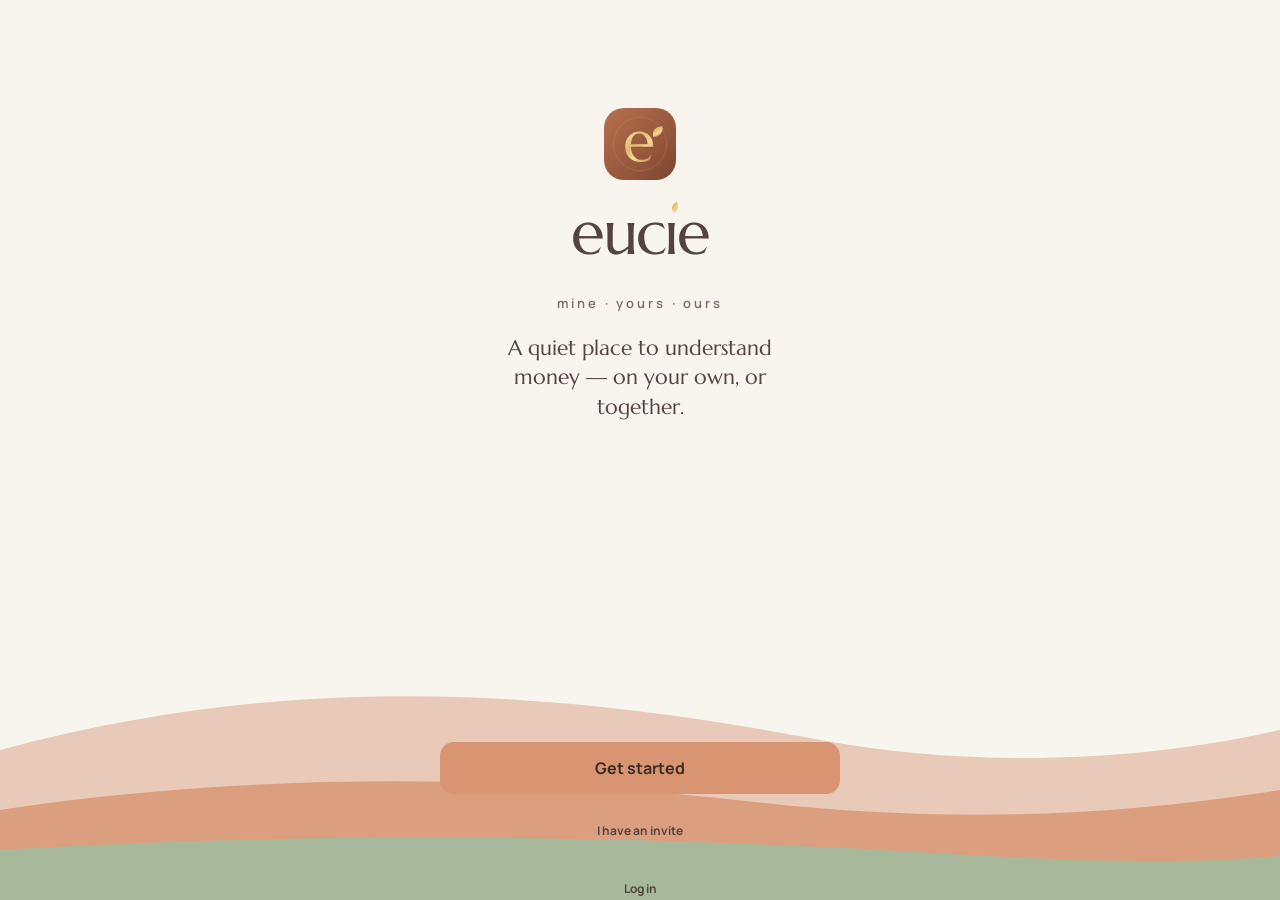
==== commit c0ae92a0: "eucie-beta-2.04" ====
--- a/index.html
+++ b/index.html
@@ -13,21 +13,22 @@
 <meta name="apple-mobile-web-app-status-bar-style" content="default">
 <meta name="apple-mobile-web-app-title" content="Eucie">
 <meta name="application-name" content="Eucie">
-<meta name="app-version" content="beta-2.0">
+<meta name="app-version" content="beta-2.04">
 <meta name="format-detection" content="telephone=no">
 <link rel="apple-touch-icon" href="icons/eucie-180.png">
 <title>Eucie</title>
 <link rel="manifest" href="manifest.json">
-<meta name="description" content="Eucie · mine · yours · ours. A warm home for your money, on your own or together.">
+<meta name="description" content="Eucie · a quiet place for your money, on your own or together.">
 <link rel="icon" href="icons/eucie-icon.svg" type="image/svg+xml">
-<link rel="stylesheet" href="couple-money-manager.css?v=beta-2.0">
+<link rel="icon" href="icons/eucie-32.png" type="image/png" sizes="32x32">
+<link rel="stylesheet" href="couple-money-manager.css?v=beta-2.04">
 
 </head>
 <body>
 <header class="hdr">
   <!-- v1.60 b30 · header redesign per mockup: full brand on the left (logo + name + tagline),
        one hamburger action on the right — it opens the quick-menu rail under it -->
-  <div class="brand"><h1 class="wm97" aria-label="eucie"><span aria-hidden="true">euc<span class="wm97-i">ı<svg class="wm97-leaf" viewBox="0 0 40 24"><path d="M2 20C6 6 22 0 38 2C34 16 20 24 2 20Z"/></svg></span>e</span></h1><span class="brand-sub" id="brandSub">mine · yours · ours</span></div>
+  <div class="brand"><h1 class="wm97" aria-label="eucie"><span aria-hidden="true">euc<span class="wm97-i">ı<svg class="wm97-leaf" viewBox="-40 -230 180 240"><defs><linearGradient id="wmLeaf1" x1="0" y1="0" x2="1" y2="1"><stop offset="0" stop-color="#FCE7B6"/><stop offset=".35" stop-color="#E2B868"/><stop offset=".6" stop-color="#F6D896"/><stop offset="1" stop-color="#B98A3E"/></linearGradient></defs><path transform="rotate(35)" d="M0 0C-62-46-74-150 26-214C92-146 70-44 0 0Z" fill="url(#wmLeaf1)"/></svg></span>e</span></h1></div>
   <button class="hmenu" id="hdrMenuBtn" type="button" data-act="hdrmenu" aria-label="Open quick menu" aria-haspopup="true" aria-controls="hdrRail" aria-expanded="false"><svg class="icn" viewBox="0 0 24 24" aria-hidden="true" id="hdrMenuIco"><path d="M4 7h16M4 12h16M4 17h16"/></svg><span class="bdg" id="hmenuBadge" hidden></span></button>
 </header>
 <div class="hscrim" id="hdrScrim" aria-hidden="true"></div>
@@ -319,7 +320,7 @@
 
 <div id="calcPad" aria-label="calculator"><div class="cpv"><span id="cpLbl">Amount</span><b id="cpRes"></b></div><div class="cpg"><button type="button" data-ck="7" tabindex="-1">7</button><button type="button" data-ck="8" tabindex="-1">8</button><button type="button" data-ck="9" tabindex="-1">9</button><button type="button" data-ck="/" class="op" tabindex="-1">÷</button><button type="button" data-ck="4" tabindex="-1">4</button><button type="button" data-ck="5" tabindex="-1">5</button><button type="button" data-ck="6" tabindex="-1">6</button><button type="button" data-ck="*" class="op" tabindex="-1">×</button><button type="button" data-ck="1" tabindex="-1">1</button><button type="button" data-ck="2" tabindex="-1">2</button><button type="button" data-ck="3" tabindex="-1">3</button><button type="button" data-ck="-" class="op" tabindex="-1">−</button><button type="button" data-ck="." tabindex="-1">.</button><button type="button" data-ck="0" tabindex="-1">0</button><button type="button" data-ck="bk" class="fn" tabindex="-1">⌫</button><button type="button" data-ck="+" class="op" tabindex="-1">+</button><button type="button" data-ck="C" class="fn" tabindex="-1">C</button><button type="button" data-ck="=" class="op" tabindex="-1">=</button><button type="button" data-ck="done" class="eq" tabindex="-1" style="grid-column:span 2">Done</button></div></div>
 <div id="lockScr" hidden><div class="lkbox"><div class="lklogo"><img src="icons/eucie-icon.svg" alt="" width="62" height="62"></div><p class="lkhi" id="lkHi" hidden></p><b id="lkTitle">Enter your PIN</b><div class="lkdots" id="lkDots"></div><div class="lkmsg" id="lkMsg"></div><div class="lkpad"><button type="button" data-act="lk" data-k="1">1</button><button type="button" data-act="lk" data-k="2">2</button><button type="button" data-act="lk" data-k="3">3</button><button type="button" data-act="lk" data-k="4">4</button><button type="button" data-act="lk" data-k="5">5</button><button type="button" data-act="lk" data-k="6">6</button><button type="button" data-act="lk" data-k="7">7</button><button type="button" data-act="lk" data-k="8">8</button><button type="button" data-act="lk" data-k="9">9</button><button type="button" id="lkCancel" data-act="lk" data-k="x" class="lkf">Cancel</button><button type="button" data-act="lk" data-k="0">0</button><button type="button" data-act="lk" data-k="bk" class="lkf">⌫</button></div><button type="button" id="lkForgot" class="lkforgot" data-act="prforgot" hidden>Forgot PIN?</button></div></div>
-<div id="authScr" hidden><div class="aubox"><div class="aulogo"><img src="icons/eucie-icon.svg" alt="" width="64" height="64"></div><h1 class="autitle wm97" aria-label="eucie"><span aria-hidden="true">euc<span class="wm97-i">ı<svg class="wm97-leaf" viewBox="0 0 40 24"><path d="M2 20C6 6 22 0 38 2C34 16 20 24 2 20Z"/></svg></span>e</span></h1><p class="ausub" id="auSub"></p><div id="auBody"></div></div></div>
+<div id="authScr" hidden><div class="aubox"><div class="aulogo"><img src="icons/eucie-icon.svg" alt="" width="64" height="64"></div><h1 class="autitle wm97" aria-label="eucie"><span aria-hidden="true">euc<span class="wm97-i">ı<svg class="wm97-leaf" viewBox="-40 -230 180 240"><defs><linearGradient id="wmLeaf2" x1="0" y1="0" x2="1" y2="1"><stop offset="0" stop-color="#FCE7B6"/><stop offset=".35" stop-color="#E2B868"/><stop offset=".6" stop-color="#F6D896"/><stop offset="1" stop-color="#B98A3E"/></linearGradient></defs><path transform="rotate(35)" d="M0 0C-62-46-74-150 26-214C92-146 70-44 0 0Z" fill="url(#wmLeaf2)"/></svg></span>e</span></h1><p class="ausub" id="auSub"></p><div id="auBody"></div></div></div>
 <div id="tourRing" hidden></div><div id="tourTip" hidden></div>
 <div class="toast" id="toast"><span id="toastMsg"></span><button id="toastUndo" data-act="undo"><svg class="icn" viewBox="0 0 24 24" aria-hidden="true"><path d="M9 14 4 9l5-5"/><path d="M4 9h10a6 6 0 0 1 6 6v5"/></svg> Undo</button><span id="toastBar" aria-hidden="true"><i></i></span></div>
 
@@ -337,6 +338,6 @@
   privacyUrl:'privacy.html',
   termsUrl:'terms.html',
   supportEmail:''      /* e.g. 'support@yourdomain.com' — shown as a Support link */};</script>
-<script src="couple-money-manager.js?v=beta-2.0"></script>
+<script src="couple-money-manager.js?v=beta-2.04"></script>
 </body>
 </html>
--- a/couple-money-manager.css
+++ b/couple-money-manager.css
@@ -1,4 +1,4 @@
-/* Couple Money Manager v1.60 beta 28.1 — all styles (cascade order = file order). */
+/* Eucie Beta 2.0 — all styles (cascade order = file order). Built on Couple Money Manager beta 129. */
 /* ---- 00-tokens.css ---- */
 /* ================= design tokens =================
    Type scale: the only font sizes the app uses (nothing below 11 px).
@@ -16,37 +16,30 @@
 /* ---- 01-base.css ---- */
 
 *{margin:0;padding:0;box-sizing:border-box;-webkit-tap-highlight-color:transparent}
+@font-face{font-family:'Manrope';font-style:normal;font-weight:400 700;font-display:swap;src:url(fonts/manrope-latin-ext.woff2) format('woff2');unicode-range:U+0100-02BA, U+02BD-02C5, U+02C7-02CC, U+02CE-02D7, U+02DD-02FF, U+0304, U+0308, U+0329, U+1D00-1DBF, U+1E00-1E9F, U+1EF2-1EFF, U+2020, U+20A0-20AB, U+20AD-20C4, U+2113, U+2C60-2C7F, U+A720-A7FF}
+@font-face{font-family:'Manrope';font-style:normal;font-weight:400 700;font-display:swap;src:url(fonts/manrope-latin.woff2) format('woff2');unicode-range:U+0000-00FF, U+0131, U+0152-0153, U+02BB-02BC, U+02C6, U+02DA, U+02DC, U+0304, U+0308, U+0329, U+2000-206F, U+20AC, U+2122, U+2191, U+2193, U+2212, U+2215, U+FEFF, U+FFFD}
+@font-face{font-family:'Marcellus';font-style:normal;font-weight:400;font-display:swap;src:url(fonts/marcellus-latin-ext.woff2) format('woff2');unicode-range:U+0100-02BA, U+02BD-02C5, U+02C7-02CC, U+02CE-02D7, U+02DD-02FF, U+0304, U+0308, U+0329, U+1D00-1DBF, U+1E00-1E9F, U+1EF2-1EFF, U+2020, U+20A0-20AB, U+20AD-20C4, U+2113, U+2C60-2C7F, U+A720-A7FF}
+@font-face{font-family:'Marcellus';font-style:normal;font-weight:400;font-display:swap;src:url(fonts/marcellus-latin.woff2) format('woff2');unicode-range:U+0000-00FF, U+0131, U+0152-0153, U+02BB-02BC, U+02C6, U+02DA, U+02DC, U+0304, U+0308, U+0329, U+2000-206F, U+20AC, U+2122, U+2191, U+2193, U+2212, U+2215, U+FEFF, U+FFFD}
+/* Eucie tokens (Beta 2.0, D-97). Day = light, Evening = dark. Terracotta is the only accent; no colour themes. */
 :root{
-  --bg:#eef1f7; --card:#ffffff; --ink:#18213a; --muted:#56607a; --line:#e4e8f2;
-  --accent:#D99572; --accent-soft:#F6E9E0; --accent-2:#A7B89B; --accent-glow:rgba(217,149,114,.18);
-  --inc:#16a34a; --inc-soft:#e2f6ea; --exp:#ef4444; --exp-soft:#fdeaea; --warn:#d97706;
-   
+  --sand:#F8F4EE;--paper:#FFFDFC;--tone:#F1EAE1;--mocha:#55443D;--ink2:#7E6B62;--ink3:#A3928A;
+  --terra:#D99572;--terra-ink:#9A5537;--on-terra:#3B2C26;
+  --sage:#A7B89B;--sage-soft:#E9EEE3;--sage-ink:#566B4C;--olive:#5E6A2E;
+  --peach:#E9C9B8;--peach-soft:#F6E9E0;--peach-ink:#5A3E31;
+  --gold:#C6A66B;--gold-soft:#F6EEDD;--gold-ink:#7A5F22;
+  --wordmark:#55443D;--danger:#9A5537;--danger-soft:#F6E9E0;--on-danger:#FFFDFC;
+  --scrim:rgba(46,32,26,.34);--elev:0 14px 44px rgba(70,46,34,.18);
+  --me-bg:rgba(85,68,61,.12);
+  --font-ui:"Manrope",-apple-system,"Segoe UI",Roboto,Arial,sans-serif;
+  --font-display:"Marcellus","Prata",Georgia,"Times New Roman",serif;
+  --bg:var(--sand); --card:var(--paper); --ink:var(--mocha); --muted:var(--ink2); --line:#EAE1D6;
+  --accent:var(--terra-ink); --accent-soft:var(--peach-soft); --accent-2:var(--terra); --accent-glow:transparent;
+  --inc:var(--olive); --inc-soft:var(--sage-soft); --exp:var(--mocha); --exp-soft:var(--tone); --warn:var(--terra-ink);
 }
-html[data-mode="dark"]{--warn:#f5b93f;--ink:#e8edf8;--muted:#8b94ac;--accent:#5b8cff;--accent-soft:#1d2a4d;--inc:#4ade80;--inc-soft:#12301f;--exp:#f87171;--exp-soft:#3a1a1c;}
-@media (prefers-color-scheme:dark){html:not([data-mode="light"]){--warn:#f5b93f;--ink:#e8edf8;--muted:#8b94ac;--accent:#5b8cff;--accent-soft:#1d2a4d;--inc:#4ade80;--inc-soft:#12301f;--exp:#f87171;--exp-soft:#3a1a1c;}}
-/* theme accents (R3) */
-html[data-accent="green"]{--accent:#166534;--accent-soft:#e6f2ea;--accent-2:#0d9488;--accent-glow:rgba(22,101,52,.4)}
-html[data-accent="purple"]{--accent:#7c3aed;--accent-soft:#f0eaff;--accent-2:#4f46e5;--accent-glow:rgba(124,58,237,.4)}
-html[data-accent="pink"]{--accent:#db2777;--accent-soft:#fdeaf3;--accent-2:#f97316;--accent-glow:rgba(219,39,119,.4)}
-html[data-accent="orange"]{--accent:#ea580c;--accent-soft:#ffeedd;--accent-2:#f59e0b;--accent-glow:rgba(234,88,12,.4)}
-html[data-accent="teal"]{--accent:#0d9488;--accent-soft:#dcf5f4;--accent-2:#0891b2;--accent-glow:rgba(13,148,136,.4)}
-html[data-accent="slate"]{--accent:#475569;--accent-soft:#e9eef5;--accent-2:#0f172a;--accent-glow:rgba(71,85,105,.4)}
-html[data-mode="dark"][data-accent="green"]{--accent:#6fbf8b;--accent-soft:#16301f}
-html[data-mode="dark"][data-accent="purple"]{--accent:#a78bfa;--accent-soft:#2a1d4d}
-html[data-mode="dark"][data-accent="pink"]{--accent:#f472b6;--accent-soft:#3d1230}
-html[data-mode="dark"][data-accent="orange"]{--accent:#fb923c;--accent-soft:#3a1f0d}
-html[data-mode="dark"][data-accent="teal"]{--accent:#2dd4bf;--accent-soft:#0d3030}
-html[data-mode="dark"][data-accent="slate"]{--accent:#94a3b8;--accent-soft:#1e293b}
-@media (prefers-color-scheme:dark){
-  html[data-accent="green"]:not([data-mode="light"]){--accent:#6fbf8b;--accent-soft:#16301f}
-  html[data-accent="purple"]:not([data-mode="light"]){--accent:#a78bfa;--accent-soft:#2a1d4d}
-  html[data-accent="pink"]:not([data-mode="light"]){--accent:#f472b6;--accent-soft:#3d1230}
-  html[data-accent="orange"]:not([data-mode="light"]){--accent:#fb923c;--accent-soft:#3a1f0d}
-  html[data-accent="teal"]:not([data-mode="light"]){--accent:#2dd4bf;--accent-soft:#0d3030}
-  html[data-accent="slate"]:not([data-mode="light"]){--accent:#94a3b8;--accent-soft:#1e293b}
-}
+html[data-mode="dark"]{--sand:#1C1714;--paper:#27201C;--tone:#2F2722;--mocha:#F3EAE2;--ink2:#C2B2A7;--ink3:#8C7C72;--terra-ink:#E8AC8C;--on-terra:#2A1D17;--sage-soft:#262D25;--sage-ink:#BACCAF;--olive:#C9D08A;--peach-soft:#372A23;--gold-soft:#33291B;--gold-ink:#E3C891;--wordmark:#F3EAE2;--danger:#E8AC8C;--danger-soft:#372A23;--on-danger:#2A1D17;--scrim:rgba(0,0,0,.55);--elev:0 14px 44px rgba(0,0,0,.6);--me-bg:rgba(243,234,226,.14);--line:#3A302A}
+@media (prefers-color-scheme:dark){html:not([data-mode="light"]){--sand:#1C1714;--paper:#27201C;--tone:#2F2722;--mocha:#F3EAE2;--ink2:#C2B2A7;--ink3:#8C7C72;--terra-ink:#E8AC8C;--on-terra:#2A1D17;--sage-soft:#262D25;--sage-ink:#BACCAF;--olive:#C9D08A;--peach-soft:#372A23;--gold-soft:#33291B;--gold-ink:#E3C891;--wordmark:#F3EAE2;--danger:#E8AC8C;--danger-soft:#372A23;--on-danger:#2A1D17;--scrim:rgba(0,0,0,.55);--elev:0 14px 44px rgba(0,0,0,.6);--me-bg:rgba(243,234,226,.14);--line:#3A302A}}
 html{font-size:var(--fs-16)}
-body{font-family:-apple-system,BlinkMacSystemFont,"Segoe UI",Roboto,"Noto Sans",sans-serif;background:var(--bg);color:var(--ink);touch-action:manipulation;overscroll-behavior-y:none}
+body{font-family:var(--font-ui);font-synthesis:none;font-variant-numeric:lining-nums;background:var(--bg);color:var(--ink);touch-action:manipulation;overscroll-behavior-y:none}
 button{font:inherit;color:inherit;background:none;border:0;cursor:pointer;text-align:left}
 input,select{font:inherit;color:inherit}
 [hidden]{display:none!important}
@@ -289,10 +282,10 @@
 
 .ibtn{min-height:40px;min-width:40px;display:inline-flex;align-items:center;justify-content:center;gap:4px}
 .chip{min-height:38px}.chip .x{padding:6px 2px 6px 6px;opacity:.8}
-.btn.red-solid{background:var(--exp);color:var(--white)}
+.btn.red-solid{background:var(--danger);color:var(--white)}
 .sheet-foot{position:sticky;bottom:calc(-18px - env(safe-area-inset-bottom));background:var(--card);padding:10px 0 calc(18px + env(safe-area-inset-bottom));margin-top:4px;box-shadow:0 -8px 12px -10px rgba(0,0,0,.25);z-index:2}
 .hbtn{width:40px;height:40px;display:flex;align-items:center;justify-content:center;color:var(--muted);font-size:var(--fs-18)}
-.hbtn.del{color:var(--exp)}
+.hbtn.del{color:var(--danger)}
 .otxt{display:flex;align-items:center;gap:6px;flex-wrap:wrap;min-height:44px;font-size:var(--fs-14);font-weight:700;color:var(--ink)}
 .sgn{min-width:76px;font-size:var(--fs-13)}.sgn.on{background:var(--inc-soft);color:var(--inc);border-color:var(--inc)}
 
@@ -318,7 +311,7 @@
 .hcell.today{outline:2px solid var(--accent)}
 .ds-status{display:flex;align-items:center;gap:8px;background:var(--bg);border-radius:12px;padding:10px 12px;font-size:var(--fs-13);font-weight:700;margin-bottom:6px}
 .ds-status .dot{width:9px;height:9px;border-radius:50%;flex:none}
-.card.danger{border:1.5px solid var(--exp-soft)}
+.card.danger{border:1.5px solid var(--danger-soft)}
 .txn .ck svg{width:12px;height:12px}
 
 /* v1.38:each day's transactions sit in their own bordered card */
@@ -434,7 +427,7 @@
 .lklogo svg{width:26px;height:26px}
 #lkTitle{font-size:var(--fs-18)}
 .lkdots{display:flex;height:16px}.lkdots i{border-radius:50%;border:2px solid var(--muted)}.lkdots i.on{background:var(--accent);border-color:var(--accent)}
-.lkmsg{min-height:18px;color:var(--exp);font-weight:700}
+.lkmsg{min-height:18px;color:var(--danger);font-weight:700}
 .lkpad{display:grid;grid-template-columns:repeat(3,1fr);gap:12px;width:100%}
 .lkpad button{border-radius:50%;background:var(--card);box-shadow:var(--shadow);font-size:var(--fs-24);font-weight:700;text-align:center;margin:0 auto}
 .lkpad .lkf{background:none;box-shadow:none;font-size:var(--fs-14);color:var(--muted)}
@@ -465,7 +458,7 @@
 .autitle{text-align:center;font-size:var(--fs-24);font-weight:800;margin-bottom:4px}
 .ausub{text-align:center;color:var(--muted);font-size:var(--fs-14);margin-bottom:18px}
 .aul{display:block;font-weight:800;color:var(--muted);text-transform:uppercase;letter-spacing:.5px;margin:12px 2px 5px}
-.auerr{margin-top:12px;background:var(--exp-soft);color:var(--exp);border-radius:10px;padding:9px 12px;font-size:var(--fs-13);font-weight:700}
+.auerr{margin-top:12px;background:var(--danger-soft);color:var(--danger);border-radius:10px;padding:9px 12px;font-size:var(--fs-13);font-weight:700}
 .aulink{display:block;margin:12px auto 0;color:var(--accent);font-weight:800;font-size:var(--fs-13);text-align:center;text-decoration:underline}
 .austep{background:var(--inc-soft);border-radius:10px;padding:9px 12px;font-size:var(--fs-13);font-weight:700;margin-bottom:6px}
 body.authon{overflow:hidden}
@@ -600,7 +593,7 @@
 .hcell{box-shadow:none!important;transform:none!important}
 .sync{cursor:pointer;max-width:42%}
 .sync .dot{background:var(--muted)}
-.sync.ok .dot{background:var(--inc)}.sync.warn .dot{background:var(--warn)}.sync.bad .dot{background:var(--exp)}
+.sync.ok .dot{background:var(--inc)}.sync.warn .dot{background:var(--warn)}.sync.bad .dot{background:var(--danger)}
 .sync #syncText{white-space:nowrap;overflow:hidden;text-overflow:ellipsis}
 
 .usecard .pvpill{flex:none;margin-left:6px}
@@ -653,14 +646,12 @@
 /* ---------- 1. tokens: elevation, radii, focus ring ---------- */
 :root{
   --r:18px;
-  --shadow:0 1px 2px rgba(23,32,58,.05),0 5px 18px rgba(23,32,58,.06);
-  --shadow-lg:0 4px 10px rgba(23,32,58,.08),0 14px 34px rgba(23,32,58,.14);
+  --shadow:none;
+  --shadow-lg:var(--elev);
   --ring:0 0 0 3.5px color-mix(in srgb,var(--accent) 20%,transparent);
-  --hair:color-mix(in srgb,var(--line) 72%,transparent);
+  --hair:color-mix(in srgb,var(--mocha) 8%,transparent);
   --press-t:transform .13s ease;
 }
-html[data-mode="dark"]{--shadow:0 1px 2px rgba(0,0,0,.42),0 6px 20px rgba(0,0,0,.3);--shadow-lg:0 6px 14px rgba(0,0,0,.42),0 18px 40px rgba(0,0,0,.5);--bg:#0b101e;--card:#151c31;--line:#263049}
-@media (prefers-color-scheme:dark){html:not([data-mode="light"]){--shadow:0 1px 2px rgba(0,0,0,.42),0 6px 20px rgba(0,0,0,.3);--shadow-lg:0 6px 14px rgba(0,0,0,.42),0 18px 40px rgba(0,0,0,.5);--bg:#0b101e;--card:#151c31;--line:#263049}}
 ::selection{background:var(--accent-soft)}
 :focus{outline:none}
 :focus-visible{outline:2.5px solid var(--accent);outline-offset:2px;border-radius:10px}
@@ -710,9 +701,9 @@
 .btn:active{transform:scale(.98);filter:brightness(.94)}
 .btn.ghost{background:var(--bg);color:var(--ink);box-shadow:inset 0 0 0 1.5px var(--line)}
 .btn.ghost:active{background:var(--line);filter:none}
-.btn.red{background:var(--exp-soft);color:var(--exp);box-shadow:none}
+.btn.red{background:var(--danger-soft);color:var(--danger);box-shadow:none}
 .btn.red:active{filter:brightness(.96)}
-.btn.red-solid{box-shadow:0 4px 14px color-mix(in srgb,var(--exp) 35%,transparent)}
+.btn.red-solid{box-shadow:0 4px 14px color-mix(in srgb,var(--danger) 35%,transparent)}
 .btn.sm{box-shadow:0 2px 8px var(--accent-glow)}
 .ibtn{transition:var(--press-t),background .15s ease}
 .ibtn:active{transform:scale(.95);background:var(--line)}
@@ -954,7 +945,7 @@
 .srow .stx small.warn{color:var(--warn)}
 .srow .sch{flex:none;color:var(--muted);opacity:.55}
 .srow .sch svg{width:15px;height:15px}
-.srow.dz .sic{background:var(--exp-soft);color:var(--exp)}
+.srow.dz .sic{background:var(--danger-soft);color:var(--danger)}
 
 /* ---- Settings subpages (#pageSet reuses .page slide-in) ---- */
 #setTitle{font-size:var(--fs-15);font-weight:800;min-width:0;flex:1;white-space:nowrap;overflow:hidden;text-overflow:ellipsis}
@@ -1018,7 +1009,7 @@
 .detacts .ibtn{display:inline-flex;align-items:center;gap:5px;border:1px solid var(--hair);border-radius:999px;padding:6px 12px;background:var(--card);font-size:var(--fs-13)}
 .detacts .sp{flex:1}
 .detacts .del2{color:var(--muted);font-weight:600;background:none;border-color:transparent}
-.detacts .del2:active{color:var(--exp)}
+.detacts .del2:active{color:var(--danger)}
 
 /* form:Note is the final full-width multi-line input */
 #fNoteRow2{margin-top:2px}
@@ -1026,15 +1017,15 @@
 #fOwnerSel{max-width:100%}
 
 /* danger zone */
-.dzrow .aic{background:var(--exp-soft);color:var(--exp)}
-.delbox{border:1.5px solid color-mix(in srgb,var(--exp) 40%,transparent);border-radius:14px;padding:14px;background:var(--card);margin-top:12px}
+.dzrow .aic{background:var(--danger-soft);color:var(--danger)}
+.delbox{border:1.5px solid color-mix(in srgb,var(--danger) 40%,transparent);border-radius:14px;padding:14px;background:var(--card);margin-top:12px}
 .delbox .mgr-lb{margin-top:8px}
 .dzstep{display:flex;align-items:center;gap:9px;padding:8px 2px;border-bottom:1px solid var(--hair);font-size:var(--fs-13);font-weight:600}
 .dzstep:last-child{border-bottom:0}
 .dzstep .dic{flex:none;width:22px;height:22px;border-radius:999px;display:flex;align-items:center;justify-content:center;background:var(--bg);color:var(--muted)}
 .dzstep .dic svg{width:13px;height:13px}
 .dzstep.ok .dic{background:var(--inc-soft);color:var(--inc)}
-.dzstep.fail .dic{background:var(--exp-soft);color:var(--exp)}
+.dzstep.fail .dic{background:var(--danger-soft);color:var(--danger)}
 
 /* mode subpage spacing */
 #modeBodyB3 .m6grid{margin-bottom:10px}
@@ -1118,7 +1109,7 @@
 .wfrow .wv{text-align:right;font-weight:800;font-size:var(--fs-13);white-space:nowrap}
 .wftot{border-top:1.5px solid var(--line);margin-top:4px;padding-top:8px}
 .pill{display:inline-flex;align-items:center;padding:2.5px 8px;border-radius:999px;font-size:var(--fs-11);font-weight:800;letter-spacing:.2px}
-.pill.over{background:color-mix(in srgb,var(--exp) 14%,transparent);color:var(--exp)}
+.pill.over{background:color-mix(in srgb,var(--danger) 14%,transparent);color:var(--danger)}
 .pill.today{background:color-mix(in srgb,var(--warn) 20%,transparent);color:var(--warn)}
 .pill.soon{background:var(--accent-soft);color:var(--accent)}
 .pill.soft{background:var(--bg);color:var(--muted)}
@@ -1162,7 +1153,7 @@
 .accchips button{padding:6px 11px;border-radius:999px;background:var(--bg);font-weight:700;font-size:var(--fs-12);color:var(--muted)}
 .accchips button.on{background:var(--accent-soft);color:var(--accent)}
 .statuspill{display:inline-flex;padding:1.5px 7px;border-radius:999px;font-size:var(--fs-11);font-weight:800;margin-left:6px;vertical-align:1px}
-.statuspill.sold{background:color-mix(in srgb,var(--exp) 13%,transparent);color:var(--exp)}
+.statuspill.sold{background:color-mix(in srgb,var(--danger) 13%,transparent);color:var(--danger)}
 .statuspill.arch{background:var(--bg);color:var(--muted)}
 
 /* ---------- Add account:category question + property/vehicle extras ---------- */
@@ -1193,7 +1184,7 @@
 /* ---- 17-v160-b12-settings-summary-runtime.css ---- */
 .toast.on{pointer-events:auto}#toastX{margin-left:12px;}.dins .dt .b12due{display:block;font-weight:700;color:var(--text);opacity:.85;margin-top:3px}.asum-l2 b{font-size:var(--fs-13);letter-spacing:.2px}
 /* ---- 18-v160-b13-toasts-runtime.css ---- */
-/* toast v13:tint tokens (light) */:root{--t13i:#f3f5f8;--t13o:#e2f7ec;--t13w:#fdf3d9;--t13e:#fdecec;--t13ibg:#d9ebfc;--t13iig:#2e90fa;--t13obg:#cfeedd;--t13oig:#12a150;--t13wbg:#fcebc2;--t13wig:#e8930c;--t13ebg:#fcd9d5;--t13eig:#de3c39;--t13icnt:#39445a;--t13ocnt:#0f9d58;--t13wcnt:#d97d06;--t13ecnt:#de3c39;--t13mut:#98a2b3;--t13btn:#ffffff;--t13btnbd:rgba(16,24,40,.12)}html[data-mode="dark"]{--t13i:#1c2434;--t13o:#122b20;--t13w:#2e2410;--t13e:#33191b;--t13ibg:rgba(110,177,255,.14);--t13iig:#6eb1ff;--t13obg:rgba(74,222,128,.14);--t13oig:#4ade80;--t13wbg:rgba(245,185,63,.14);--t13wig:#f5b93f;--t13ebg:rgba(248,113,113,.14);--t13eig:#f87171;--t13icnt:#aeb9ce;--t13ocnt:#4ade80;--t13wcnt:#f5b93f;--t13ecnt:#f87171;--t13mut:#77839c;--t13btn:rgba(255,255,255,.05);--t13btnbd:rgba(232,237,248,.16)}@media (prefers-color-scheme:dark){html:not([data-mode="light"]){--t13i:#1c2434;--t13o:#122b20;--t13w:#2e2410;--t13e:#33191b;--t13ibg:rgba(110,177,255,.14);--t13iig:#6eb1ff;--t13obg:rgba(74,222,128,.14);--t13oig:#4ade80;--t13wbg:rgba(245,185,63,.14);--t13wig:#f5b93f;--t13ebg:rgba(248,113,113,.14);--t13eig:#f87171;--t13icnt:#aeb9ce;--t13ocnt:#4ade80;--t13wcnt:#f5b93f;--t13ecnt:#f87171;--t13mut:#77839c;--t13btn:rgba(255,255,255,.05);--t13btnbd:rgba(232,237,248,.16)}}.toast{left:50%;right:auto;border-radius:18px;box-shadow:none;}.b13card{position:relative;display:flex;align-items:flex-start;gap:10px;}.b13ico{display:inline-flex;align-items:center;justify-content:center;flex:none;}.b13txt{flex:1;min-width:0;display:flex;flex-direction:column;gap:2px}#toastTitle{font-weight:800;line-height:1.35;padding-right:26px}#toastMsg{line-height:1.5;word-break:break-word}.b13acts{display:none;justify-content:flex-end;gap:8px;}.toast.act .b13acts{display:flex}#toastUndo{display:none;margin:0;border-radius:999px;padding:7px 14px;min-height:32px;font-size:var(--fs-13);font-weight:800;font-family:inherit;align-items:center;gap:6px;flex:none;cursor:pointer}.toast.act #toastUndo{display:inline-flex}#toastUndo:active{transform:scale(.95);opacity:.85}#toastUndo .icn{width:14px;height:14px}#toastBar{display:none!important}#toastX{position:absolute;top:9px;right:9px;margin:0;width:28px;height:28px;min-height:28px;background:transparent;border:0;border-radius:999px;padding:0;display:none;align-items:center;justify-content:center;flex:none;cursor:pointer}.toast.on #toastX{display:inline-flex}#toastX:active{transform:scale(.9)}#toastX .icn{width:15px;height:15px}.b13foot{margin-top:9px;text-align:center;letter-spacing:.1px}#toastCnt{font-weight:800}   .toast.b13warn .b13ico{}
+/* toast tokens (Eucie: one mocha card, state shown by the icon) */:root{--t13i:var(--mocha);--t13o:var(--mocha);--t13w:var(--mocha);--t13e:var(--mocha);--t13ibg:rgba(248,244,238,.14);--t13iig:var(--sand);--t13obg:rgba(201,208,138,.22);--t13oig:#C9D08A;--t13wbg:rgba(233,201,184,.22);--t13wig:var(--peach);--t13ebg:rgba(232,172,140,.22);--t13eig:#E8AC8C;--t13icnt:var(--sand);--t13ocnt:var(--sand);--t13wcnt:var(--sand);--t13ecnt:var(--sand);--t13mut:color-mix(in srgb,var(--sand) 70%,transparent);--t13btn:transparent;--t13btnbd:transparent}.toast{left:50%;right:auto;border-radius:18px;box-shadow:none;}.b13card{position:relative;display:flex;align-items:flex-start;gap:10px;}.b13ico{display:inline-flex;align-items:center;justify-content:center;flex:none;}.b13txt{flex:1;min-width:0;display:flex;flex-direction:column;gap:2px}#toastTitle{font-weight:800;line-height:1.35;padding-right:26px}#toastMsg{line-height:1.5;word-break:break-word}.b13acts{display:none;justify-content:flex-end;gap:8px;}.toast.act .b13acts{display:flex}#toastUndo{display:none;margin:0;border-radius:999px;padding:7px 14px;min-height:32px;font-size:var(--fs-13);font-weight:800;font-family:inherit;align-items:center;gap:6px;flex:none;cursor:pointer}.toast.act #toastUndo{display:inline-flex}#toastUndo:active{transform:scale(.95);opacity:.85}#toastUndo .icn{width:14px;height:14px}#toastBar{display:none!important}#toastX{position:absolute;top:9px;right:9px;margin:0;width:28px;height:28px;min-height:28px;background:transparent;border:0;border-radius:999px;padding:0;display:none;align-items:center;justify-content:center;flex:none;cursor:pointer}.toast.on #toastX{display:inline-flex}#toastX:active{transform:scale(.9)}#toastX .icn{width:15px;height:15px}.b13foot{margin-top:9px;text-align:center;letter-spacing:.1px}#toastCnt{font-weight:800}   .toast.b13warn .b13ico{}
 /* ---- 19-v160-b17-account-blend-runtime.css ---- */
 /* v1.60 beta 17 — account summary blend & simplify + toast v17 (mid-screen) */
 
@@ -1226,14 +1217,14 @@
 .toast.b13info .b13card::before{background:var(--accent)}
 .toast.b13ok .b13card::before{background:var(--inc)}
 .toast.b13warn .b13card::before{background:var(--warn)}
-.toast.b13err .b13card::before{background:var(--exp)}
+.toast.b13err .b13card::before{background:var(--danger)}
 /* solid colour icon tile, white glyph */
 .b13ico{width:38px;height:38px;min-height:38px;border-radius:12px;margin-top:0;box-shadow:0 4px 12px rgba(2,6,23,.18)}
 .b13ico .icn{width:20px;height:20px;stroke-width:2.4}
 .toast.b13info .b13ico{background:var(--accent);color:var(--white)!important}
 .toast.b13ok .b13ico{background:var(--inc);color:var(--white)!important}
 .toast.b13warn .b13ico{background:var(--warn);color:var(--white)!important}
-.toast.b13err .b13ico{background:var(--exp);color:var(--white)!important}
+.toast.b13err .b13ico{background:var(--danger);color:var(--white)!important}
 /* bolder, higher-contrast text */
 #toastTitle{font-size:var(--fs-15);letter-spacing:.2px}
 #toastMsg{font-size:var(--fs-13);font-weight:600}
@@ -1403,7 +1394,7 @@
  border-bottom:1px solid var(--hair);font-weight:800;font-size:var(--fs-13)}
 .b20pvpbar span{flex:1;display:flex;align-items:center;gap:7px;min-width:0}
 .b20pvpbar .btn{flex:none}
-input.b20ferr{border-color:var(--exp)!important}
+input.b20ferr{border-color:var(--danger)!important}
 #b20sdv .tipcard{display:flex;gap:12px;align-items:flex-start}
 .atile18 .statuspill{margin-left:4px}
 
@@ -1458,13 +1449,13 @@
 /* ===== v1.60 beta 22 — Data & Sync:control vs simplicity ===== */
 .ds22-hero{display:flex;gap:12px;align-items:center;padding:12px;border-radius:14px;background:var(--bg);margin:2px 0 10px}
 .ds22-hero .hic{width:40px;height:40px;border-radius:12px;display:grid;place-items:center;flex:0 0 auto;background:var(--card);color:var(--muted)}
-.ds22-hero.ok .hic{color:var(--inc)} .ds22-hero.warn .hic{color:var(--warn)} .ds22-hero.bad .hic{color:var(--exp)}
+.ds22-hero.ok .hic{color:var(--inc)} .ds22-hero.warn .hic{color:var(--warn)} .ds22-hero.bad .hic{color:var(--danger)}
 .ds22-hero b{display:block;font-size:var(--fs-15)}
 .ds22-hero small{display:block;color:var(--muted);font-size:var(--fs-12);font-weight:600;line-height:1.35;margin-top:2px}
 .ds22-chk{display:flex;align-items:center;gap:10px;padding:9px 2px;border-bottom:1px dashed var(--line);font-size:var(--fs-13)}
 .ds22-chk:last-of-type{border-bottom:0}
 .ds22-chk .ci{width:20px;height:20px;display:grid;place-items:center;flex:0 0 auto;color:var(--inc)}
-.ds22-chk.warn .ci{color:var(--warn)} .ds22-chk.bad .ci{color:var(--exp)} .ds22-chk.info .ci{color:var(--muted)}
+.ds22-chk.warn .ci{color:var(--warn)} .ds22-chk.bad .ci{color:var(--danger)} .ds22-chk.info .ci{color:var(--muted)}
 .ds22-chk .ci svg{width:16px;height:16px}
 .ds22-chk .ct{flex:1;min-width:0}
 .ds22-chk .ct span{display:block;color:var(--muted);font-size:var(--fs-12);font-weight:600}
@@ -1513,7 +1504,7 @@
 .rem25h{display:flex;justify-content:space-between;align-items:center;padding:9px 0 5px;font-size:var(--fs-12);font-weight:800;letter-spacing:.5px;text-transform:uppercase;color:var(--muted)}
 .rem25h .n{min-width:22px;height:22px;border-radius:999px;display:grid;place-items:center;background:var(--card);color:var(--ink);font-size:var(--fs-12);letter-spacing:0}
 .rem25box.warn .rem25h{color:var(--accent-2)}
-.rem25box.bad .rem25h{color:var(--exp)}
+.rem25box.bad .rem25h{color:var(--danger)}
 .rem25box.ok .rem25h{color:var(--inc)}
 .rem25row{display:flex;align-items:center;gap:10px;width:100%;text-align:left;padding:11px 0;border-top:1px solid var(--hair);color:inherit;background:none}
 .rem25h+.rem25row{border-top:0}
@@ -1528,7 +1519,7 @@
 #syncChip{width:36px;height:36px;min-height:36px;padding:0!important;border-radius:50%;justify-content:center;position:relative;max-width:none;gap:0}
 #syncChip .sic25{display:flex;color:var(--muted)}#syncChip .sic25 .icn{width:18px;height:18px}
 #syncChip .dot{position:absolute;right:5px;top:5px;width:9px;height:9px;box-shadow:0 0 0 2px var(--card)!important}
-#syncChip.bad .sic25{color:var(--exp)}
+#syncChip.bad .sic25{color:var(--danger)}
 .vh25{position:absolute!important;width:1px;height:1px;overflow:hidden;clip:rect(0 0 0 0);white-space:nowrap}
 .hdr .hbtn{width:36px;height:36px;min-width:36px}
 /* structural Back = arrow; period / wizard steps keep chevrons and words, so the two never look alike */
@@ -1585,12 +1576,12 @@
 .pr-main[disabled]{opacity:.45}
 .pr-link{min-height:48px;font-weight:700;color:var(--accent);font-size:var(--fs-14)}
 .pr-link[disabled]{color:var(--muted)}
-.pr-danger{color:var(--exp)}
-.pr-err{min-height:20px;font-size:var(--fs-13);font-weight:700;color:var(--exp)}
+.pr-danger{color:var(--danger)}
+.pr-err{min-height:20px;font-size:var(--fs-13);font-weight:700;color:var(--danger)}
 .pr-card{background:var(--card);border-radius:14px;padding:14px;box-shadow:var(--shadow);font-size:var(--fs-14);color:var(--ink);text-align:left}
 .pr-card ul{margin:8px 0 0 18px;padding:0;line-height:1.55}
 .pr-small{font-size:var(--fs-13);color:var(--muted);margin:6px 0 10px;line-height:1.5}
-.pr-dz{border:2px solid var(--exp)}
+.pr-dz{border:2px solid var(--danger)}
 .pr-dzbtns{display:flex;gap:8px;justify-content:flex-end}
 .pr-pinhead{display:flex;justify-content:space-between;align-items:center;margin-top:4px}
 .pr-row{display:flex;flex-direction:column;align-items:flex-start;width:100%;border-radius:14px;background:var(--card);border:2px solid transparent;box-shadow:var(--shadow);text-align:left}
@@ -1605,7 +1596,7 @@
 .pr-cell.fill.bad{border-color:var(--warn);background:color-mix(in srgb,var(--warn) 12%,var(--bg))}
 .pr-msg{min-height:20px;font-size:var(--fs-13);font-weight:700;color:var(--muted);display:flex;align-items:center;gap:6px}
 .pr-msg .icn{width:16px;height:16px}
-.pr-msg.ok{color:var(--inc)}.pr-msg.bad{color:var(--exp)}.pr-msg.warn{color:var(--warn)}
+.pr-msg.ok{color:var(--inc)}.pr-msg.bad{color:var(--danger)}.pr-msg.warn{color:var(--warn)}
 .pr-pad{display:grid;grid-template-columns:repeat(3,1fr);margin-top:6px}
 .pr-pad button{border-radius:14px;background:var(--card);box-shadow:var(--shadow);font-size:var(--fs-24);font-weight:700;color:var(--ink);transition:transform .08s}
 .pr-pad button:active{transform:scale(.95);background:var(--accent-soft)}
@@ -1666,7 +1657,7 @@
 .m27opt .lb small{display:block;font-weight:500;color:var(--muted);font-size:var(--fs-12);margin-top:2px}
 .m27opt:has(input:checked){background:var(--accent-soft)}
 .m27crow{display:flex;gap:7px}.m27crow .ibtn{flex:1}
-.m27confirm{color:var(--exp)!important;font-weight:800}
+.m27confirm{color:var(--danger)!important;font-weight:800}
 
 /* ---- v1.61 — transaction row · Details sheet · Add / Edit / Copy form · keypad ----
    Tokens only (--bg --card --ink --muted --line --hair --accent --accent-soft --accent-2
@@ -1781,9 +1772,9 @@
 .dt-flow .acc b{display:block;font-size:var(--fs-14);margin-top:1px;white-space:nowrap;overflow:hidden;text-overflow:ellipsis}
 .dt-flow>svg{width:20px;height:20px;color:var(--accent);flex:none}
 .dt-meta{font-size:var(--fs-12);color:var(--muted);text-align:center;margin:2px 0 6px;line-height:1.5}
-.dt-del{display:flex;align-items:center;justify-content:center;gap:6px;width:100%;min-height:46px;color:var(--exp);font-weight:700;font-size:var(--fs-14);border-radius:12px;margin-top:2px}
+.dt-del{display:flex;align-items:center;justify-content:center;gap:6px;width:100%;min-height:46px;color:var(--danger);font-weight:700;font-size:var(--fs-14);border-radius:12px;margin-top:2px}
 .dt-del svg{width:17px;height:17px}
-.dt-del:active{background:var(--exp-soft)}
+.dt-del:active{background:var(--danger-soft)}
 
 /* ===== 4. Add / Edit / Copy form ===== */
 #fHold61{display:none!important}
@@ -1912,7 +1903,7 @@
 .hdr .hmenu:hover,.hdr .hmenu:focus-visible,.hdr .hmenu[aria-expanded="true"]{background:var(--accent-soft);color:var(--accent)}
 .hdr .hmenu[aria-expanded="true"] svg.icn{transform:rotate(90deg)}
 .hdr .hmenu:active{transform:scale(.94)}
-.hmenu .bdg,.rbtn .bdg{position:absolute;top:1px;right:1px;min-width:15px;height:15px;padding:0 3px;border-radius:999px;background:var(--exp);color:var(--white);font-size:var(--fs-11);font-weight:800;line-height:1;display:flex;align-items:center;justify-content:center;box-shadow:0 0 0 2px var(--card);pointer-events:none}
+.hmenu .bdg,.rbtn .bdg{position:absolute;top:1px;right:1px;min-width:15px;height:15px;padding:0 3px;border-radius:999px;background:var(--danger);color:var(--white);font-size:var(--fs-11);font-weight:800;line-height:1;display:flex;align-items:center;justify-content:center;box-shadow:0 0 0 2px var(--card);pointer-events:none}
 .hmenu .bdg[hidden],.rbtn .bdg[hidden]{display:none!important}
 
 /* dim layer: under the header (so the hamburger stays tappable) and under the footer tabs */
@@ -1934,7 +1925,7 @@
 #hdrRail #eyeBtn.on{color:var(--white);background:var(--accent)}
 #hdrRail #syncChip .sic25{display:flex;color:inherit}
 #hdrRail #syncChip .sic25 .icn{width:18px;height:18px}
-#hdrRail #syncChip.bad .sic25{color:var(--exp)}
+#hdrRail #syncChip.bad .sic25{color:var(--danger)}
 #hdrRail #syncChip .dot{position:absolute;right:6px;top:6px;width:9px;height:9px}
 /* label on hover / keyboard focus — b30: opens to the left of the button (the rail sits on the right) */
 #hdrRail .rbtn::after{content:attr(data-tip);position:absolute;right:calc(100% + 8px);left:auto;top:50%;transform:translateY(-50%) translateX(5px);white-space:nowrap;background:#172033;color:#fff;border-radius:10px;padding:7px 10px;font-size:var(--fs-12);font-weight:700;opacity:0;pointer-events:none;transition:opacity .14s ease,transform .14s ease;box-shadow:0 5px 16px rgba(0,0,0,.22)}
@@ -2003,7 +1994,7 @@
 .sp-bal62 svg{width:16px;height:16px;flex:none}
 .sp-bal62.ok{color:var(--inc)}
 .sp-bal62.warn{color:var(--warn)}
-.sp-bal62.bad{color:var(--exp)}
+.sp-bal62.bad{color:var(--danger)}
 .sp-tools62{display:flex;justify-content:center;gap:7px;margin-top:10px;flex-wrap:wrap}
 .sp-all62{min-height:36px;padding:0 13px;border-radius:999px;background:var(--accent-soft);color:var(--accent);box-shadow:inset 0 0 0 1px color-mix(in srgb,var(--accent) 35%,transparent);font-size:var(--fs-12);font-weight:800;display:inline-flex;align-items:center;gap:6px}
 .sp-all62 svg{width:15px;height:15px}
@@ -2024,9 +2015,9 @@
 .card .r32ic{background:var(--bg)}
 .r32ic .icn{width:18px;height:18px}
 .r32ic.ok{color:var(--inc)}
-.rem32.s-over .r32ic{color:var(--exp);background:color-mix(in srgb,var(--exp) 12%,var(--card))}
+.rem32.s-over .r32ic{color:var(--danger);background:color-mix(in srgb,var(--danger) 12%,var(--card))}
 .rem32.s-today .r32ic,.rem32.s-soon .r32ic{color:var(--warn);background:color-mix(in srgb,var(--warn) 13%,var(--card))}
-.rem32.s-over .r32due{color:var(--exp);font-weight:700}
+.rem32.s-over .r32due{color:var(--danger);font-weight:700}
 .rem32.s-today .r32due{color:var(--warn);font-weight:700}
 .r32tag{display:inline-block!important;margin-top:4px!important;padding:2px 8px;border-radius:999px;background:var(--accent-soft);color:var(--accent)!important;font-weight:700}
 .r32na{font-size:var(--fs-12);font-weight:700;color:var(--muted)}
@@ -2059,18 +2050,18 @@
 /* payment context inside the Add transaction sheet */
 .pay32ctx{margin:0 16px 10px;flex:none}
 .p32head{display:flex;align-items:center;gap:10px;padding:10px 10px 10px 12px;border-radius:18px;background:var(--bg);border:1px solid var(--hair)}
-.p32head.s-over{border-color:color-mix(in srgb,var(--exp) 40%,transparent);background:color-mix(in srgb,var(--exp) 7%,var(--bg))}
-.p32head.s-over .r32ic{color:var(--exp)}
+.p32head.s-over{border-color:color-mix(in srgb,var(--danger) 40%,transparent);background:color-mix(in srgb,var(--danger) 7%,var(--bg))}
+.p32head.s-over .r32ic{color:var(--danger)}
 .p32head.s-today .r32ic,.p32head.s-soon .r32ic{color:var(--warn)}
 .p32tx{flex:1;min-width:0;display:flex;flex-direction:column}
 .p32tx b{font-size:var(--fs-15);overflow:hidden;text-overflow:ellipsis;white-space:nowrap}
 .p32tx small{color:var(--muted);font-size:var(--fs-12)}
-.p32head.s-over .p32tx small{color:var(--exp);font-weight:700}
+.p32head.s-over .p32tx small{color:var(--danger);font-weight:700}
 .p32edit{flex:none;display:flex;align-items:center;gap:5px;min-height:38px;padding:0 10px;border-radius:12px;background:var(--card);border:1px solid var(--hair);color:var(--accent);font-weight:700;font-size:var(--fs-12)}
 .p32edit .icn{width:15px;height:15px}
 .p32bal{display:flex;justify-content:space-between;align-items:baseline;gap:8px;padding:8px 12px 0;font-size:var(--fs-13);color:var(--muted)}
 .p32bal b{color:var(--ink);font-size:var(--fs-14)}
-.p32bal.short b{color:var(--exp)}
+.p32bal.short b{color:var(--danger)}
 .p32warn{display:flex;align-items:flex-start;gap:7px;margin:7px 2px 0;padding:8px 10px;border-radius:12px;background:color-mix(in srgb,var(--warn) 12%,var(--card));color:var(--ink);font-size:var(--fs-12);line-height:1.35}
 .p32warn .icn{flex:none;width:16px;height:16px;color:var(--warn)}
 /* a payment is one transfer: no Add & new, no type switching */
@@ -2355,10 +2346,10 @@
 .pr43 h2{display:flex;align-items:center;gap:7px}
 .pr43-st{margin:-2px 0 6px}
 .pr43-pill.s-ok{background:color-mix(in srgb,var(--inc) 14%,transparent);color:var(--inc)}
-.pr43-pill.s-over{background:color-mix(in srgb,var(--exp) 14%,transparent);color:var(--exp)}
+.pr43-pill.s-over{background:color-mix(in srgb,var(--danger) 14%,transparent);color:var(--danger)}
 .pr43-pill.s-today,.pr43-pill.s-soon{background:color-mix(in srgb,var(--warn) 18%,transparent);color:var(--warn)}
 .pr43-pill.s-soft{background:var(--accent-soft);color:var(--accent)}
-.pr43.s-over{border:1px solid color-mix(in srgb,var(--exp) 35%,transparent)}
+.pr43.s-over{border:1px solid color-mix(in srgb,var(--danger) 35%,transparent)}
 .pr43 .fline b{text-align:right}
 .pr43-rel{font-weight:600;color:var(--muted);font-size:var(--fs-12)}
 .pr43-empty{margin:2px 0 10px;color:var(--muted);font-size:var(--fs-13);line-height:1.4}
@@ -2594,11 +2585,11 @@
 .a48fld{margin-bottom:14px}
 .a48fld>label{display:block;font-size:var(--fs-12);font-weight:800;letter-spacing:.5px;text-transform:uppercase;color:var(--muted);margin:0 2px 6px}
 .a48fld .fin{width:100%;margin:0}
-.a48fld .fin.err{border-color:var(--exp)}
-.a48errt{color:var(--exp);font-size:var(--fs-12);font-weight:700;margin:5px 2px 0}
+.a48fld .fin.err{border-color:var(--danger)}
+.a48errt{color:var(--danger);font-size:var(--fs-12);font-weight:700;margin:5px 2px 0}
 .a48mi{display:flex;align-items:center;gap:8px;border:1.5px solid var(--line);border-radius:14px;padding:0 14px;min-height:54px;background:var(--card)}
 .a48mi:focus-within{border-color:var(--accent);box-shadow:0 0 0 3.5px color-mix(in srgb,var(--accent) 18%,transparent)}
-.a48mi.err{border-color:var(--exp)}
+.a48mi.err{border-color:var(--danger)}
 .a48mi span{font-size:var(--fs-13);font-weight:800;color:var(--muted)}
 .a48mi input{flex:1;min-width:0;border:0;outline:0;text-align:right;font:inherit;font-size:var(--fs-20);font-weight:800;color:var(--ink);background:transparent}
 .a48mi.sm{min-height:46px;margin-top:8px}.a48mi.sm input{font-size:var(--fs-18)}
@@ -2625,7 +2616,7 @@
 .a48dng button:first-child{border-top:0}
 .a48dng button .icn,.a48dng button svg{width:18px;height:18px;color:var(--muted)}
 .a48dng button .cv{margin-left:auto;display:flex}
-.a48dng button.d{color:var(--exp)}.a48dng button.d .icn,.a48dng button.d svg{color:var(--exp)}
+.a48dng button.d{color:var(--danger)}.a48dng button.d .icn,.a48dng button.d svg{color:var(--danger)}
 .a48rad{display:flex;gap:11px;align-items:flex-start;width:100%;padding:12px 13px;border-radius:14px;background:color-mix(in srgb,var(--bg) 70%,var(--card));border:1.5px solid transparent;margin-bottom:8px;font:inherit;color:var(--ink);text-align:left;cursor:pointer}
 .a48rad .dot{width:20px;height:20px;border-radius:50%;border:2px solid var(--line);flex:none;margin-top:1px;display:flex;align-items:center;justify-content:center}
 .a48rad.on{background:var(--accent-soft);border-color:color-mix(in srgb,var(--accent) 45%,transparent)}
@@ -2697,7 +2688,7 @@
 #toast.t49[data-t="success"]{--c:var(--inc);--cs:var(--inc-soft)}
 #toast.t49[data-t="info"]{--c:var(--accent);--cs:var(--accent-soft)}
 #toast.t49[data-t="warning"]{--c:var(--warn);--cs:var(--warn-soft,color-mix(in srgb,var(--warn) 16%,var(--card)))}
-#toast.t49[data-t="error"]{--c:var(--exp);--cs:var(--exp-soft)}
+#toast.t49[data-t="error"]{--c:var(--danger);--cs:var(--danger-soft)}
 #toast.t49[data-t="undo"]{--c:var(--accent);--cs:var(--bg)}
 #toast.t49[data-t="undo"] .t49ico{color:var(--ink)}
 @media (prefers-reduced-motion:reduce){
@@ -2713,7 +2704,7 @@
 .ins51 .when{margin-left:auto;font-size:var(--fs-11,11px);font-weight:700;color:var(--muted);white-space:nowrap}
 .ins51 .tag{display:inline-flex;align-items:center;gap:5px;font-size:var(--fs-11);font-weight:800;letter-spacing:.5px;text-transform:uppercase;padding:3px 9px;border-radius:999px;background:var(--accent-soft);color:var(--accent);margin-bottom:7px}
 .ins51 .tag.warn{background:var(--warn-soft,var(--warn-soft51));color:var(--warn)}
-.ins51 .tag.bad{background:var(--exp-soft);color:var(--exp)}
+.ins51 .tag.bad{background:var(--danger-soft);color:var(--danger)}
 .ins51 .tag.good{background:var(--inc-soft);color:var(--inc)}
 .ins51 .tag.neu{background:var(--bg);color:var(--muted)}
 .ins51 .find{font-size:var(--fs-15,15px);font-weight:800;letter-spacing:-.2px;line-height:1.3;margin-bottom:7px;color:var(--ink)}
@@ -2923,7 +2914,7 @@
 @keyframes ob62s{to{transform:rotate(360deg)}}
 .pb62st{display:flex;gap:12px;align-items:flex-start;border-radius:14px;padding:12px;background:var(--bg)}
 .pb62st .hic{flex:none;width:34px;height:34px;border-radius:10px;display:flex;align-items:center;justify-content:center;background:var(--card);color:var(--muted)}
-.pb62st.ok .hic{color:var(--inc)}.pb62st.warn .hic{color:var(--warn)}.pb62st.bad .hic{color:var(--exp)}
+.pb62st.ok .hic{color:var(--inc)}.pb62st.warn .hic{color:var(--warn)}.pb62st.bad .hic{color:var(--danger)}
 .pb62st b{display:block;font-size:var(--fs-15)}.pb62st small{display:block;color:var(--muted);font-size:var(--fs-13);margin-top:2px}
 .pb62acts{display:flex;flex-wrap:wrap;gap:6px;margin-top:10px}
 .pb62acts .btn{width:auto;flex:0 1 auto}
@@ -3091,7 +3082,7 @@
 .m79 .k-dot2{width:10px;height:10px;border-radius:50%;background:var(--exp);flex:none;display:inline-block;margin-left:6px;box-shadow:0 0 0 2px var(--card)}
 .m79 .k-dot2.k-warn{background:var(--warn)}
 .srow79 .k-st{font-size:var(--fs-11);font-weight:800;padding:2px 9px;border-radius:999px;white-space:nowrap;margin-left:6px}
-.srow79 .k-st.k-bad{background:var(--exp-soft);color:var(--exp)}.srow79 .k-st.k-warn{background:color-mix(in srgb,var(--warn) 14%,var(--card));color:var(--warn)}
+.srow79 .k-st.k-bad{background:var(--danger-soft);color:var(--danger)}.srow79 .k-st.k-warn{background:color-mix(in srgb,var(--warn) 14%,var(--card));color:var(--warn)}
 .srow79 .k-dot2{width:9px;height:9px;border-radius:50%;background:var(--exp);display:inline-block;margin-left:6px}
 .srow79 .k-dot2.k-warn{background:var(--warn)}
 .m79 .k-fsel{padding:7px 9px;border-radius:10px;border:1px solid var(--line);background:var(--card);color:var(--ink);font-size:var(--fs-13);max-width:100%}
@@ -3116,8 +3107,8 @@
 .m79 .k-card{background:var(--card);border:1px solid var(--line);border-radius:18px;box-shadow:var(--shadow)}
 .m79 .k-btn{width:100%;padding:13px;border-radius:14px;color:#fff;font-weight:800;font-size:var(--fs-15);text-align:center;background:linear-gradient(145deg,var(--accent),var(--accent-2) 140%);box-shadow:0 2px 6px rgba(23,32,58,.12),0 6px 16px var(--accent-glow),inset 0 1.5px 0 rgba(255,255,255,.28);display:flex;align-items:center;justify-content:center;gap:7px}
 .m79 .k-btn.k-ghost{background:var(--bg);color:var(--ink);box-shadow:none;border:1px solid var(--line)}
-.m79 .k-btn.k-red{background:var(--exp);box-shadow:0 4px 12px rgba(239,68,68,.3)}
-.m79 .k-btn.k-redo{background:transparent;color:var(--exp);box-shadow:none;border:1.5px solid color-mix(in srgb,var(--exp) 45%,transparent)}
+.m79 .k-btn.k-red{background:var(--danger);box-shadow:0 4px 12px rgba(239,68,68,.3)}
+.m79 .k-btn.k-redo{background:transparent;color:var(--danger);box-shadow:none;border:1.5px solid color-mix(in srgb,var(--danger) 45%,transparent)}
 .m79 .k-btn.k-sm{padding:9px 14px;font-size:var(--fs-13);border-radius:12px;width:auto;flex:1}
 .m79 .k-btn:disabled{opacity:.45;box-shadow:none;cursor:not-allowed}
 .m79 .k-btnrow{display:flex;gap:8px;margin-top:10px}
@@ -3139,7 +3130,7 @@
 .m79 .k-mini{font-size:var(--fs-12);font-weight:800;padding:6px 12px;border:1.5px solid var(--accent);color:var(--accent);background:transparent;white-space:nowrap}
 .m79 .k-mini:disabled{border-color:var(--line);color:var(--muted);cursor:not-allowed}
 .m79 .k-mini.k-fill{background:var(--accent);color:#fff}
-.m79 .k-mini.k-red{border-color:var(--exp);color:var(--exp)}
+.m79 .k-mini.k-red{border-color:var(--danger);color:var(--danger)}
 .m79 .k-mc{background:var(--card);border:1.5px solid var(--line);border-radius:18px;padding:13px 14px;margin-bottom:9px;box-shadow:var(--shadow)}
 .m79 .k-mc.k-on{border-color:var(--accent);box-shadow:0 0 0 3px color-mix(in srgb,var(--accent) 16%,transparent)}
 .m79 .k-mc .k-top{display:flex;gap:12px;align-items:center}
@@ -3172,8 +3163,8 @@
 .m79 .k-blk li .icn.k-w{color:var(--warn)}
 .m79 .k-warnbox{background:var(--warn-soft);color:var(--ink);border-radius:12px;padding:10px 12px;font-size:var(--fs-13);display:flex;gap:8px;margin-bottom:9px}
 .m79 .k-warnbox .icn{color:var(--warn);margin-top:1px}
-.m79 .k-warnbox.k-bad{background:var(--exp-soft)}
-.m79 .k-warnbox.k-bad .icn{color:var(--exp)}
+.m79 .k-warnbox.k-bad{background:var(--danger-soft)}
+.m79 .k-warnbox.k-bad .icn{color:var(--danger)}
 .m79 .k-note{font-size:var(--fs-12);color:var(--muted);display:flex;gap:7px;margin:4px 2px 8px}
 .m79 .k-lst{background:var(--bg);border-radius:14px;overflow:hidden;margin-bottom:9px}
 .m79 .k-li{display:flex;align-items:center;gap:10px;padding:11px 13px;border-bottom:1px solid var(--line);font-size:var(--fs-14)}
@@ -3187,7 +3178,7 @@
 .m79 .k-sg{display:flex;background:var(--card);border:1px solid var(--line);border-radius:12px;padding:3px;gap:2px;margin-top:8px}
 .m79 .k-sg button{flex:1;padding:8px 4px;border-radius:10px;font-size:var(--fs-12);font-weight:800;color:var(--muted);line-height:1.2}
 .m79 .k-sg button.k-on{background:var(--accent);color:#fff}
-.m79 .k-sg button.k-on.k-r{background:var(--exp)}
+.m79 .k-sg button.k-on.k-r{background:var(--danger)}
 .m79 .k-expl{font-size:var(--fs-12);color:var(--muted);margin-top:7px}
 .m79 .k-inp{width:100%;padding:12px 13px;border-radius:12px;border:1.5px solid var(--line);background:var(--bg);color:var(--ink);font-size:var(--fs-15);font-family:inherit;margin-bottom:9px}
 .m79 .k-inp.k-code{letter-spacing:.5px;font-weight:800;text-transform:uppercase;text-align:center;font-size:var(--fs-18)}
@@ -3214,8 +3205,8 @@
 .m79 .k-hero.k-ok .k-hi{color:var(--inc)}
 .m79 .k-hero.k-warn{background:var(--warn-soft)}
 .m79 .k-hero.k-warn .k-hi{color:var(--warn)}
-.m79 .k-hero.k-bad{background:var(--exp-soft)}
-.m79 .k-hero.k-bad .k-hi{color:var(--exp)}
+.m79 .k-hero.k-bad{background:var(--danger-soft)}
+.m79 .k-hero.k-bad .k-hi{color:var(--danger)}
 .m79 .k-pad{padding:12px}
 .m79 .k-rw{display:flex;align-items:center;gap:11px;padding:12px 14px;border-top:1px solid var(--line);width:100%;text-align:left}
 .m79 .k-rw:first-child{border-top:0}
@@ -3229,7 +3220,7 @@
 .m79 .k-st{font-size:var(--fs-11);font-weight:800;padding:2px 9px;border-radius:999px;white-space:nowrap}
 .m79 .k-st.k-ok{background:var(--inc-soft);color:var(--inc)}
 .m79 .k-st.k-warn{background:var(--warn-soft);color:var(--warn)}
-.m79 .k-st.k-bad{background:var(--exp-soft);color:var(--exp)}
+.m79 .k-st.k-bad{background:var(--danger-soft);color:var(--danger)}
 .m79 .k-st.k-off{background:var(--bg);color:var(--muted)}
 .m79 .k-sec{padding:12px 14px 4px;font-size:var(--fs-12);letter-spacing:.5px;text-transform:uppercase;font-weight:800;color:var(--muted)} /* beta 87: 12px, was 11.5px */
 .m79 .k-stp{display:flex;gap:11px;padding:13px 14px;border-top:1px solid var(--line)}
@@ -3258,8 +3249,8 @@
 .m79 .k-rad .k-dot{width:18px;height:18px;border-radius:50%;border:2px solid var(--line);flex:none;margin-top:1px}
 .m79 .k-rad.k-on{border-color:var(--accent)}
 .m79 .k-rad.k-on .k-dot{border-color:var(--accent);background:radial-gradient(var(--accent) 45%,transparent 50%)}
-.m79 .k-rad.k-red.k-on{border-color:var(--exp)}
-.m79 .k-rad.k-red.k-on .k-dot{border-color:var(--exp);background:radial-gradient(var(--exp) 45%,transparent 50%)}
+.m79 .k-rad.k-red.k-on{border-color:var(--danger)}
+.m79 .k-rad.k-red.k-on .k-dot{border-color:var(--danger);background:radial-gradient(var(--danger) 45%,transparent 50%)}
 .m79 .k-rad small{display:block;font-size:var(--fs-12);color:var(--muted);margin-top:1px}
 .m79 .k-prog{height:8px;border-radius:999px;background:var(--line);overflow:hidden;margin:8px 0 4px}
 .m79 .k-prog i{display:block;height:100%;background:var(--accent);border-radius:999px}
@@ -3299,12 +3290,12 @@
 .m79 .k-opt.k-off .k-oi{background:var(--line);color:var(--muted)}
 .m79 .k-opt.k-off .k-st{display:inline-flex;gap:3px;align-items:center}
 .m79 .k-opt.k-off .k-st .icn{width:11px;height:11px}
-.m79 .k-albar{display:flex;gap:10px;align-items:center;padding:34px 12px 10px;background:var(--exp-soft);border-bottom:2px solid var(--exp);flex:none;position:relative;z-index:5}
+.m79 .k-albar{display:flex;gap:10px;align-items:center;padding:34px 12px 10px;background:var(--danger-soft);border-bottom:2px solid var(--danger);flex:none;position:relative;z-index:5}
 .m79 .k-albar.k-warn{background:var(--warn-soft);border-bottom-color:var(--warn)}
 .m79 .k-albar.k-info{background:var(--accent-soft);border-bottom-color:var(--accent)}
 .m79 .k-albar.k-ok{background:var(--inc-soft);border-bottom-color:var(--inc);align-items:center}
 .m79 .k-albar .k-abtxt{display:flex;gap:10px;flex:1;min-width:0;text-align:left;align-items:flex-start}
-.m79 .k-albar .k-ai{width:30px;height:30px;border-radius:10px;background:var(--card);display:flex;align-items:center;justify-content:center;flex:none;color:var(--exp)}
+.m79 .k-albar .k-ai{width:30px;height:30px;border-radius:10px;background:var(--card);display:flex;align-items:center;justify-content:center;flex:none;color:var(--danger)}
 .m79 .k-albar.k-warn .k-ai{color:var(--warn)}
 .m79 .k-albar.k-info .k-ai{color:var(--accent)}
 .m79 .k-albar.k-ok .k-ai{color:var(--inc)}
@@ -3438,7 +3429,7 @@
   width:34px;height:34px;border-radius:12px;flex:none;display:flex;align-items:center;justify-content:center;
   background:var(--accent-soft);color:var(--accent)}
 /* destructive rows keep the red tile (every Danger zone row, and the Danger zone row on the Settings home) */
-#view-settings .srow.dz .sic,#pageSet .setsub[data-sub="danger"] .arow .aic{background:var(--exp-soft);color:var(--exp)}
+#view-settings .srow.dz .sic,#pageSet .setsub[data-sub="danger"] .arow .aic{background:var(--danger-soft);color:var(--danger)}
 #view-settings .srow .sic svg,#pageSet :is(.arow .aic,.pv-row .pv-ic) svg,#pageSet .m79 .k-rw .k-ri svg{width:18px;height:18px}
 /* chevrons */
 #view-settings .srow .sch,#pageSet :is(.arow .sch,.trow .amt2.muted),#pageSet .m79 .k-rw .k-chev{color:var(--muted);opacity:1;flex:none;display:flex;align-items:center}
@@ -3881,11 +3872,11 @@
 #al79bar.k-albar79{position:static;margin:0 0 11px;z-index:auto}
 #al79bar .sbar106{display:flex;gap:9px;align-items:center;width:100%;text-align:left;border:1.5px solid;border-radius:14px;padding:9px 11px;
   color:var(--ink);touch-action:pan-y;user-select:none;-webkit-user-select:none;font-size:var(--ins95-body,var(--fs-13));line-height:1.4}
-#al79bar .sbar106.k-bad{border-color:color-mix(in srgb,var(--exp) 45%,transparent);background:var(--exp-soft)}
+#al79bar .sbar106.k-bad{border-color:color-mix(in srgb,var(--danger) 45%,transparent);background:var(--danger-soft)}
 #al79bar .sbar106.k-ok{border-color:color-mix(in srgb,var(--inc) 45%,transparent);background:var(--inc-soft)}
 #al79bar .sbar106.k-info{border-color:color-mix(in srgb,var(--accent) 45%,transparent);background:var(--accent-soft)}
 #al79bar .sbar106 .bi{width:30px;height:30px;border-radius:10px;background:var(--card);display:grid;place-items:center;flex:none}
-#al79bar .sbar106.k-bad .bi{color:var(--exp)}#al79bar .sbar106.k-ok .bi{color:var(--inc)}#al79bar .sbar106.k-info .bi{color:var(--accent)}
+#al79bar .sbar106.k-bad .bi{color:var(--danger)}#al79bar .sbar106.k-ok .bi{color:var(--inc)}#al79bar .sbar106.k-info .bi{color:var(--accent)}
 #al79bar .sbar106 .bi svg{width:16px;height:16px}
 #al79bar .sb106t{display:flex;gap:9px;align-items:center;flex:1;min-width:0;text-align:left;background:none;border:0;padding:0;color:inherit;font:inherit;cursor:pointer}
 #al79bar .sbar106.k-ok .sb106t{display:block;cursor:default}
@@ -3957,10 +3948,10 @@
 .hero51.sum114,#view-overview .hero51:not(.ins51){background:var(--card)}
 .ins114{background:color-mix(in srgb,var(--accent-soft) 70%,var(--card));border:1px solid color-mix(in srgb,var(--accent) 22%,transparent);border-left:4px solid var(--accent)}
 .ins114.t-warn{background:color-mix(in srgb,var(--warn) 9%,var(--card));border-color:color-mix(in srgb,var(--warn) 30%,transparent);border-left-color:var(--warn)}
-.ins114.t-bad{background:color-mix(in srgb,var(--exp) 8%,var(--card));border-color:color-mix(in srgb,var(--exp) 28%,transparent);border-left-color:var(--exp)}
+.ins114.t-bad{background:color-mix(in srgb,var(--danger) 8%,var(--card));border-color:color-mix(in srgb,var(--danger) 28%,transparent);border-left-color:var(--danger)}
 .ins114.t-good{background:color-mix(in srgb,var(--inc) 8%,var(--card));border-color:color-mix(in srgb,var(--inc) 28%,transparent);border-left-color:var(--inc)}
 .ins114>h2 .sub.ins114k{font-size:var(--fs-11);font-weight:800;letter-spacing:.5px;text-transform:uppercase;color:var(--accent)}
-.ins114.t-warn>h2 .ins114k{color:var(--warn)}.ins114.t-bad>h2 .ins114k{color:var(--exp)}.ins114.t-good>h2 .ins114k{color:var(--inc)}
+.ins114.t-warn>h2 .ins114k{color:var(--warn)}.ins114.t-bad>h2 .ins114k{color:var(--danger)}.ins114.t-good>h2 .ins114k{color:var(--inc)}
 .ins114>h2{margin-bottom:8px}
 .act.act114{display:flex;align-items:center;gap:14px;margin-top:10px;padding-top:8px;border-top:1px solid var(--line)}
 #view-overview .card .act .det26{font-size:var(--fs-12,12px)!important;font-weight:800;color:var(--accent);background:none;border:0;padding:4px 0;min-height:32px;font-family:inherit;cursor:pointer}
@@ -4073,7 +4064,7 @@
 /* ===== beta 118 · sync warning dot on the quick menu's Settings icon and on the menu button (the Data & Sync icon left the menu) ===== */
 #hdrSettings,#hdrMenuBtn{position:relative}
 .sdot118{position:absolute;width:10px;height:10px;border-radius:50%;border:2px solid var(--card,#fff);box-sizing:content-box;pointer-events:none;background:var(--warn)}
-.sdot118.bad{background:var(--exp)}
+.sdot118.bad{background:var(--danger)}
 #hdrSettings .sdot118{top:5px;right:5px}
 #hdrMenuBtn .sdot118{bottom:4px;right:4px}
 
@@ -4158,18 +4149,10 @@
 /* D-87 bars: theme bars = deeper shade -> theme colour on a pale theme track; person 2 = light tint of the theme;
    money bars keep green / red with the same deeper -> normal gradient; the Accounts Net worth bar (.a48bar) is unchanged */
 :root{
-  --b122-deep:color-mix(in srgb,var(--accent) 62%,#000);
-  --b122-tint:color-mix(in srgb,var(--accent) 15%,var(--card));
-  --b122-p2:color-mix(in srgb,var(--accent) 40%,var(--card));
-  --b122-p2ink:var(--b122-deep);
-  --b122-g:linear-gradient(90deg,var(--b122-deep),var(--accent));
-  --b122-gv:linear-gradient(0deg,var(--b122-deep),var(--accent));
-  --b122-track:color-mix(in srgb,var(--ink) 9%,var(--card));
-  --b122-inc:linear-gradient(90deg,color-mix(in srgb,var(--inc) 70%,#000),var(--inc));
-  --b122-exp:linear-gradient(90deg,color-mix(in srgb,var(--exp) 72%,#000),var(--exp));
+  --b122-deep:var(--terra-ink);--b122-tint:var(--tone);--b122-p2:var(--peach);--b122-p2ink:var(--peach-ink);
+  --b122-g:var(--terra);--b122-gv:var(--terra);--b122-track:var(--tone);
+  --b122-inc:var(--olive);--b122-exp:var(--mocha);
 }
-html[data-mode="dark"]{--b122-deep:color-mix(in srgb,var(--accent) 70%,var(--card));--b122-tint:color-mix(in srgb,var(--accent) 20%,var(--card));--b122-p2:color-mix(in srgb,var(--accent) 45%,var(--card));--b122-p2ink:#fff;--b122-track:color-mix(in srgb,var(--ink) 12%,var(--card));--b122-inc:linear-gradient(90deg,color-mix(in srgb,var(--inc) 62%,var(--card)),var(--inc));--b122-exp:linear-gradient(90deg,color-mix(in srgb,var(--exp) 62%,var(--card)),var(--exp))}
-@media (prefers-color-scheme:dark){html:not([data-mode="light"]){--b122-deep:color-mix(in srgb,var(--accent) 70%,var(--card));--b122-tint:color-mix(in srgb,var(--accent) 20%,var(--card));--b122-p2:color-mix(in srgb,var(--accent) 45%,var(--card));--b122-p2ink:#fff;--b122-track:color-mix(in srgb,var(--ink) 12%,var(--card));--b122-inc:linear-gradient(90deg,color-mix(in srgb,var(--inc) 62%,var(--card)),var(--inc));--b122-exp:linear-gradient(90deg,color-mix(in srgb,var(--exp) 62%,var(--card)),var(--exp))}}
 /* theme bars: pale theme track, no shine */
 :is(.gbar,.jrbar,.paceb51,.a48prog,.ob62prog){background:var(--b122-tint)!important;box-shadow:none!important}
 :is(.gbar,.jrbar,.paceb51,.a48prog,.ob62prog) i{background:var(--b122-g)!important;box-shadow:none!important}
@@ -4277,490 +4260,263 @@
 .ad-cat61.t121{padding-left:4px;padding-right:4px}
 :where(small){font-size:var(--fs-12)} /* beta 127: an unstyled small is 12 px, not the browser's 13.33 */
 
-/* ===== Eucie v4.1 · Warm Financial Home · Beta 130 =====
-   UI-only presentation layer. Financial calculations, ownership, privacy,
-   permissions, sync and transaction behaviour remain in the Beta 129 source. */
-:root,
-html[data-accent],
-html[data-accent="green"],html[data-accent="purple"],html[data-accent="pink"],
-html[data-accent="orange"],html[data-accent="teal"],html[data-accent="slate"]{
-  --eucie-serif:"Fraunces","Iowan Old Style","Palatino Linotype",Georgia,"Times New Roman",serif;
-  --eucie-sans:"Plus Jakarta Sans",-apple-system,BlinkMacSystemFont,"Segoe UI",Roboto,Arial,sans-serif;
-  --sand:#F8F4EE;--paper:#FFFDFC;--ink:#55443D;--ink2:#7E6B62;--ink3:#A3928A;
-  --terra:#D99572;--terra-ink:#9A5537;--on-terra:#3B2C26;
-  --sage:#A7B89B;--sage-ink:#566B4C;--sage-soft:#E9EEE3;
-  --peach:#E9C9B8;--peach-soft:#F6E9E0;
-  --gold:#C6A66B;--gold-soft:#F6EEDD;--gold-ink:#7A5F22;
-  --danger:#A4452F;--tone:#F1EAE1;--eucie-hair:rgba(85,68,61,.07);
-  --eucie-scrim:rgba(46,32,26,.34);--eucie-elev:0 14px 44px rgba(70,46,34,.18);
-  --font-ui:var(--eucie-sans);--font-display:var(--eucie-serif);
-  --bg:var(--sand);--card:var(--paper);--muted:var(--ink2);--line:#E5DBD1;
-  --accent:var(--terra);--accent-soft:var(--peach-soft);--accent-2:var(--sage);
-  --accent-glow:rgba(217,149,114,.18);--inc:var(--sage-ink);--inc-soft:var(--sage-soft);
-  --exp:var(--danger);--exp-soft:#F8E4DE;--warn:var(--gold-ink);
-  --hair:var(--eucie-hair);--shadow:none;--shadow-lg:var(--eucie-elev);--r:18px;
-  --ring:0 0 0 3px rgba(217,149,114,.22);
-  --b122-deep:var(--terra-ink);--b122-p2:var(--peach);--b122-p2ink:#5A3E31;
-}
-html[data-mode="dark"],
-html[data-mode="dark"][data-accent],
-html[data-mode="dark"][data-accent="green"],html[data-mode="dark"][data-accent="purple"],
-html[data-mode="dark"][data-accent="pink"],html[data-mode="dark"][data-accent="orange"],
-html[data-mode="dark"][data-accent="teal"],html[data-mode="dark"][data-accent="slate"]{
-  --sand:#1C1714;--paper:#27201C;--ink:#F3EAE2;--ink2:#C2B2A7;--ink3:#8C7C72;
-  --terra:#D99572;--terra-ink:#E8AC8C;--on-terra:#2A1D17;
-  --sage:#A7B89B;--sage-ink:#BACCAF;--sage-soft:#262D25;
-  --peach:#E9C9B8;--peach-soft:#372A23;
-  --gold:#C6A66B;--gold-soft:#33291B;--gold-ink:#E3C891;
-  --danger:#F0917B;--tone:#2F2722;--eucie-hair:rgba(243,234,226,.07);
-  --eucie-scrim:rgba(0,0,0,.55);--eucie-elev:0 14px 44px rgba(0,0,0,.6);
-  --bg:var(--sand);--card:var(--paper);--muted:var(--ink2);--line:#493C35;
-  --accent:var(--terra);--accent-soft:var(--peach-soft);--accent-2:var(--sage);
-  --accent-glow:rgba(217,149,114,.15);--inc:var(--sage-ink);--inc-soft:var(--sage-soft);
-  --exp:var(--danger);--exp-soft:#492B25;--warn:var(--gold-ink);--hair:var(--eucie-hair);
-  --b122-deep:var(--terra-ink);--b122-p2:#5B4034;--b122-p2ink:#FFF8F2;
-}
-@media (prefers-color-scheme:dark){
-  html:not([data-mode="light"]){
-    --sand:#1C1714;--paper:#27201C;--ink:#F3EAE2;--ink2:#C2B2A7;--ink3:#8C7C72;
-    --terra:#D99572;--terra-ink:#E8AC8C;--on-terra:#2A1D17;--sage:#A7B89B;
-    --sage-ink:#BACCAF;--sage-soft:#262D25;--peach:#E9C9B8;--peach-soft:#372A23;
-    --gold:#C6A66B;--gold-soft:#33291B;--gold-ink:#E3C891;--danger:#F0917B;
-    --tone:#2F2722;--eucie-hair:rgba(243,234,226,.07);--bg:var(--sand);--card:var(--paper);
-    --muted:var(--ink2);--line:#493C35;--accent:var(--terra);--accent-soft:var(--peach-soft);
-    --accent-2:var(--sage);--inc:var(--sage-ink);--inc-soft:var(--sage-soft);--exp:var(--danger);
-    --exp-soft:#492B25;--warn:var(--gold-ink);--hair:var(--eucie-hair);
-  }
-}
-html{background:var(--sand);font-size:16px}
-body{font-family:var(--eucie-sans);background:var(--sand);color:var(--ink);letter-spacing:0;-webkit-font-smoothing:antialiased}
+/* ===================================================================
+   Eucie skin · Beta 2.0 (D-97) — warm financial home
+   Tokens are at the top of the file. This block restyles shared
+   components; it changes presentation only.
+   Manrope is declared 400–700, so older 800 requests render at 700.
+   =================================================================== */
+html,body{background:var(--bg)}
+body{color:var(--ink);-webkit-font-smoothing:antialiased}
 button,input,select,textarea{font-family:inherit}
-
-/* Header and Eucie identity */
-.hdr{min-height:72px;padding:10px 16px;padding-top:calc(10px + env(safe-area-inset-top));gap:10px;background:color-mix(in srgb,var(--sand) 94%,transparent)!important;border-bottom:1px solid var(--hair)!important;box-shadow:none!important;backdrop-filter:blur(16px);-webkit-backdrop-filter:blur(16px)}
-.hdr .logo{width:40px;height:40px;border-radius:12px;background:transparent!important;box-shadow:none!important;overflow:hidden}
-.hdr .logo:before{display:none!important}.hdr .logo img{width:100%;height:100%;display:block;object-fit:cover}
-.hdr .brand{gap:2px}.hdr .brand h1{font-family:var(--eucie-serif);font-style:normal;font-size:25px!important;font-weight:500!important;line-height:1;letter-spacing:-.04em;color:var(--ink);overflow:visible}
-.hdr .brand .brand-sub{font-size:9.5px!important;line-height:1.1;letter-spacing:.12em;text-transform:uppercase;font-weight:700;color:var(--ink3);margin-top:3px}
-.hdr .hmenu{width:40px;height:40px;border:0;border-radius:50%;padding:0;background:var(--tone);color:var(--ink);box-shadow:none}
-.eucie-avatar{width:34px;height:34px;border-radius:50%;display:grid;place-items:center;background:var(--mocha,var(--ink));color:var(--sand);font-size:12px;font-weight:700}
-.hdr .hmenu .bdg,.hdr .hmenu .sdot118{right:1px;top:1px;border-color:var(--sand)}
-main{padding-top:calc(88px + env(safe-area-inset-top));padding-left:22px;padding-right:22px;padding-bottom:112px}
-
-/* Page hierarchy */
-.eucie-page-lead{margin:2px 0 18px}.eucie-page-lead h1{font-family:var(--eucie-serif);font-size:26px;line-height:1.15;font-weight:400;letter-spacing:-.02em;margin:0;color:var(--ink)}
-.eucie-page-lead p{font-family:var(--eucie-serif);font-style:italic;font-size:14px;line-height:1.45;color:var(--ink2);margin:6px 0 0;max-width:42ch}
-.eucie-page-lead .eucie-cap{font:700 10.5px/1.2 var(--eucie-sans);letter-spacing:.1em;text-transform:uppercase;color:var(--ink3);margin-bottom:6px}
-.a48pt,.sethdr25{margin-left:0;margin-right:0}.a48pt h1,.v63title,.sethdr25 b,.autitle,.ob62wel h1,.ob62wel h2,.a48nm b,.hero51 .big51,.big51,.a48fig,.a48mbig{font-family:var(--eucie-serif)!important;letter-spacing:-.02em!important}
-
-/* Surfaces, rows and controls */
-.card,.a48card,.a48grp,.dayg,.txf71-empty,.cbox,.m79 .k-card,.rows,.setrows{background:var(--paper);border:0!important;border-radius:18px!important;box-shadow:none!important}
-.card{padding:16px;margin-bottom:12px}.card.hero51,.hero51,.a48nw{padding:20px!important;overflow:hidden;background:var(--paper)!important}
-.card h2,#view-overview .card h2,.a48sec b,.a48ch,.setgrp,.mgr-sec,.mgr-lb,.f-row label,.a48fld>label{font-size:10.5px!important;font-weight:700!important;letter-spacing:.1em!important;text-transform:uppercase!important;color:var(--ink3)!important}
-.card h2{margin-bottom:10px}.help,.small,.muted{color:var(--ink2);line-height:1.5}
-.rows{padding:2px 16px}.trow,.srow,.setrow,.mgr-row,.a48row,.a48tx,.m79 .k-row{min-height:58px;padding-top:12px;padding-bottom:12px}
-.rows>:not(:first-child),.setrows>:not(:first-child),.trow+.trow,.srow+.srow,.mgr-row+.mgr-row{border-top:1px solid var(--hair)!important}
-.ri,.sic,.aic,.pv-ic,.k-ri,.tic5,.txr-ico,.a48ti{background:var(--tone)!important;color:var(--ink)!important;border-radius:50%!important;box-shadow:none!important}
-.btn,.a48btn,.m79 .k-btn{min-height:50px;border:0;border-radius:14px!important;font-weight:700;background:var(--terra)!important;color:var(--on-terra)!important;box-shadow:none!important}
-.btn.sm,.a48btn.sm{min-height:40px;border-radius:12px!important}.btn.ghost,.a48btn.ghost,.m79 .k-btn.k-ghost{background:var(--tone)!important;color:var(--ink)!important}
-.btn.red,.btn.red-solid,.a48btn.red,.m79 .k-btn.k-red{background:var(--danger)!important;color:#fff!important}
-.fin,.a48mi,.spin62,.k-input{min-height:50px;background:var(--tone)!important;border:0!important;border-radius:14px!important;color:var(--ink);box-shadow:none!important}.fin:focus,.a48mi:focus-within{outline:0;box-shadow:inset 0 0 0 2px var(--terra)!important}
-.seg,.segmini,.a48seg2{padding:3px;background:var(--tone)!important;border:0!important;border-radius:12px!important;box-shadow:none!important}.seg button,.segmini button,.a48seg2 button{min-height:40px;border-radius:10px!important;color:var(--ink2)}.seg button.on,.segmini button.on,.a48seg2 button.on{background:var(--paper)!important;color:var(--ink)!important;box-shadow:none!important}
-.chip,.a48chip,.txf71-achip,.pvpill,.pill{min-height:36px;border:0!important;border-radius:999px!important;background:var(--tone)!important;color:var(--ink2)!important}.chip.on,.a48chip.on,.txf71-achip.on{background:var(--ink)!important;color:var(--sand)!important}
-.track,.gbar,.paceb51,.a48prog,.bbar{height:6px;border-radius:6px;background:var(--tone)!important;overflow:hidden}.track i,.gbar i,.paceb51 i,.a48prog i,.bbar i{background:var(--sage)!important;border-radius:6px}
-
-/* Home */
-#view-overview .stab{position:static!important;display:flex;gap:22px;padding:0 0 14px;margin:0 0 12px;background:transparent!important;border:0!important;box-shadow:none!important;overflow-x:auto}
-#view-overview .stab button{flex:none;min-height:36px;padding:0 0 8px;border-radius:0!important;background:transparent!important;color:var(--ink3);font-size:14px;font-weight:600;position:relative}
-#view-overview .stab button.on{color:var(--ink)!important;background:transparent!important}#view-overview .stab button.on:after{content:"";position:absolute;left:0;right:0;bottom:0;height:2px;border-radius:2px;background:var(--terra)}
-#view-overview .hero51,#view-overview .a48nw{position:relative;background:var(--paper)!important;border:0!important}
-#view-overview .hero51:after,#view-overview .a48nw:after{content:"";position:absolute;right:-45px;bottom:-46px;width:190px;height:92px;border-radius:50%;background:var(--peach-soft);transform:rotate(-10deg);opacity:.7;pointer-events:none}
-#view-overview .hero51>* ,#view-overview .a48nw>*{position:relative;z-index:1}
-#view-overview .big51,#view-overview .a48fig{font-family:var(--eucie-serif)!important;font-size:28px!important;font-weight:500!important;line-height:1.15;letter-spacing:-.02em!important}
-#view-overview .ins51{border:0!important;background:var(--tone)!important}#view-overview .ins51:nth-of-type(2n){background:var(--peach-soft)!important}#view-overview .ins51:nth-of-type(3n){background:var(--sage-soft)!important}
-.eucie-scope-note{display:flex;align-items:center;gap:6px;font-size:12px;color:var(--ink2);margin:6px 0 12px}.eucie-scope-note svg{width:14px;height:14px}
-
-/* Activity */
-#view-txns .txf71{position:static!important;top:auto!important;padding:0!important;margin:0 0 12px;background:transparent!important;border:0!important;box-shadow:none!important}
-#view-txns .txf71-srch{gap:8px}#view-txns .txf71-srch input.fin{min-height:48px;background:var(--paper)!important;border-radius:16px!important;padding-left:42px}
-#view-txns .txf71-fbtn{width:44px;height:44px;border-radius:50%;background:var(--tone);border:0}
-#txList .dayg{margin:0 0 20px;background:transparent!important}#txList .dayg>.day-h{position:static!important;top:auto!important;padding:0 2px 8px;background:transparent!important;color:var(--ink2)!important;font-size:12.5px!important;letter-spacing:0!important;text-transform:none!important}
-#txList .rowsw{background:var(--paper);border-radius:18px;padding:2px 14px;overflow:hidden}
-#txList .txn.txr,#txList .txn{min-height:58px;margin:0!important;padding:12px 0!important;border:0!important;border-radius:0!important;background:transparent!important;box-shadow:none!important}#txList .txn+.txn{border-top:1px solid var(--hair)!important}
-#txList .txn .amt.neg{color:var(--ink)!important}#txList .txn .amt.pos{color:var(--sage-ink)!important}#txList .txn[data-ty="Transfer"] .amt{color:var(--ink2)!important}
-.txf71-sheet{border-radius:24px 24px 0 0!important}.txf71-shead{padding:8px 22px 6px}.txf71-sbody{padding-left:22px;padding-right:22px}.txf71-sfoot{padding:12px 22px calc(24px + env(safe-area-inset-bottom));box-shadow:0 -1px 0 var(--hair)}
-
-/* Add / edit transaction */
-.sheet,#mgrSheet,#aiSheet,#calcPad{background:var(--paper);border:0!important;border-radius:24px 24px 0 0!important;box-shadow:var(--eucie-elev)!important}.ov,.cmodal,.hscrim{background:var(--eucie-scrim)}
-#sheet.form61{padding-left:22px!important;padding-right:22px!important}.grab{width:40px;height:5px;border-radius:5px;background:var(--tone)!important}
-#sheet.form61 .ad-amt61{background:var(--tone)!important;border:0!important;border-radius:18px!important;box-shadow:none!important}#sheet.form61 .ad-amt61:focus-within{box-shadow:inset 0 0 0 2px var(--terra)!important}
-#sheet.form61 .ad-cat61{min-height:42px;background:var(--tone)!important;border:0!important;border-radius:12px!important;color:var(--ink)}#sheet.form61 .ad-cat61.on{background:var(--ink)!important;color:var(--sand)!important}
-#sheet.form61 .ad-flow61,#sheet.form61 .ad-detail61{background:var(--tone)!important;border:0!important;border-radius:14px!important;box-shadow:none!important}
-#sheet.form61 .ad-opt61{min-height:40px;background:var(--tone)!important;border:0!important;border-radius:999px!important;color:var(--ink)}#sheet.form61 .ad-opt61.on{background:var(--ink)!important;color:var(--sand)!important}
-#sheet.form61 .sheet-foot{padding:12px 22px calc(24px + env(safe-area-inset-bottom));box-shadow:0 -1px 0 var(--hair)}
-#calcPad .cpg button{min-height:48px;background:var(--tone)!important;border:0!important;border-radius:14px!important;color:var(--ink)}#calcPad .cpg button.op,#calcPad .cpg button.eq{background:var(--peach-soft)!important;color:var(--terra-ink)!important}
-
-/* Accounts and Reports */
-#view-accounts .a48chips,.accchips{display:flex;gap:6px;overflow-x:auto;scrollbar-width:none}#view-accounts .a48chip,.accchips button{flex:none;min-height:36px;padding:7px 12px;border:0;border-radius:999px;background:var(--tone);color:var(--ink2);font-weight:600}#view-accounts .a48chip.on,.accchips button.on{background:var(--ink)!important;color:var(--sand)!important}
-#view-accounts .a48gh{min-height:52px;background:transparent!important;border:0!important}.a48plus,.m27plus,.nadd button{background:var(--terra)!important;color:var(--on-terra)!important;box-shadow:none!important}
-#view-reports #v63tiles{display:grid;gap:12px}#view-reports #v63tiles>button{min-height:92px;padding:16px!important;border:0!important;border-radius:18px!important;background:var(--paper)!important;box-shadow:none!important;text-align:left}#view-reports #v63tiles>button:nth-child(2n){background:var(--peach-soft)!important}#view-reports #v63tiles>button:nth-child(3n){background:var(--sage-soft)!important}
-#pageReport .hdrrow,.page .hdrrow,.a48ph{background:color-mix(in srgb,var(--sand) 94%,transparent)!important;border-bottom:1px solid var(--hair)!important;box-shadow:none!important;backdrop-filter:blur(16px)}
-.page{background:var(--sand)!important;padding-left:22px;padding-right:22px}.page :is(.card,.a48card,.a48grp){border:0!important;box-shadow:none!important}
-
-/* Settings */
-#view-settings .sethome,#view-settings .warm-settings-root{padding:2px 16px!important;background:var(--paper)!important;border-radius:18px!important;box-shadow:none!important}
-#view-settings .srow{min-height:58px;padding:12px 0!important;background:transparent!important;border:0!important}#view-settings .srow+.srow{border-top:1px solid var(--hair)!important}
-#view-settings .srow .sic,#pageSet :is(.arow .aic,.pv-row .pv-ic),#pageSet .m79 .k-rw .k-ri{width:36px;height:36px;border-radius:50%!important;background:var(--tone)!important;color:var(--ink)!important}
-#pageSet .card{margin-left:0;margin-right:0}.eucie-theme-removed{display:none!important}
-#modeSeg button[data-m="light"]:after{content:""}#modeSeg button[data-m="dark"]:after{content:""}
-
-/* Bottom navigation */
-.nav{height:84px;padding:10px 8px calc(8px + env(safe-area-inset-bottom));background:color-mix(in srgb,var(--paper) 96%,transparent)!important;border-top:1px solid var(--hair)!important;box-shadow:none!important;backdrop-filter:blur(16px)}
-.nbtn{gap:4px;color:var(--ink);opacity:.5;font-size:10.5px;font-weight:600;border-radius:0}.nbtn.on{color:var(--terra-ink)!important;opacity:1}.nbtn.on:before{display:none!important}.nbtn svg{width:22px;height:22px;stroke-width:1.6}.nadd button{width:44px!important;height:44px!important;border-radius:50%!important;margin-top:-3px}
-
-/* Menus, dialogs, toast */
-.hrail{top:calc(72px + env(safe-area-inset-top));right:14px;width:240px;padding:8px;border-radius:20px;background:var(--paper);box-shadow:var(--eucie-elev);border:0;display:flex;flex-direction:column;align-items:stretch}
-.hrail .rbtn{width:100%;height:44px;border-radius:12px;justify-content:flex-start;gap:12px;padding:0 12px;color:var(--ink)}.hrail .rbtn .eucie-menu-label{display:block;font-size:14px;font-weight:600}.hrail .rsep{width:auto;height:1px;margin:4px 10px;background:var(--hair)}
-.cbox{padding:22px!important;border-radius:22px!important;box-shadow:var(--eucie-elev)!important}.cbox h3,.cbox h4{font-family:var(--eucie-serif);font-weight:500;font-size:20px}
-.toast,.b13card{background:var(--ink)!important;color:var(--sand)!important;border:0!important;border-radius:16px!important;box-shadow:var(--eucie-elev)!important}.toast button,.b13card button{color:var(--peach)!important}
-
-/* Onboarding, sign-in and lock */
-#authScr,#lockScr{background:var(--sand)!important;font-family:var(--eucie-sans)}#authScr:before,#lockScr:before{content:"";position:fixed;left:-10%;right:-10%;bottom:-80px;height:330px;pointer-events:none;background:radial-gradient(70% 55% at 20% 30%,var(--peach-soft),transparent 72%),radial-gradient(70% 60% at 75% 45%,var(--sage-soft),transparent 72%);opacity:.9}
-.aubox,.lkbox{position:relative;z-index:1;max-width:390px;background:transparent!important;border:0!important;border-radius:0!important;padding:18px 0!important;box-shadow:none!important}.aulogo,.lklogo{width:72px;height:72px;margin-left:auto;margin-right:auto;border-radius:18px;background:transparent!important;box-shadow:none!important;overflow:hidden}.aulogo img,.lklogo img{width:100%;height:100%;display:block}.autitle{font-family:var(--eucie-serif)!important;font-size:36px!important;font-weight:500!important;letter-spacing:-.04em!important;color:var(--ink)}.ausub{font-family:var(--eucie-serif);font-style:italic;color:var(--ink2)}
-.usecard,.aucard,.lkpad button{background:var(--paper)!important;border:0!important;border-radius:18px!important;box-shadow:none!important}.usecard.on{background:var(--peach-soft)!important;box-shadow:inset 0 0 0 1.5px var(--terra)!important}.lkpad button{width:62px;height:62px;font-family:var(--eucie-serif);font-size:20px}.lkdots i.on{background:var(--terra)!important;border-color:var(--terra)!important}
-
-/* Accessibility and motion */
-:focus-visible{outline:2px solid var(--terra-ink)!important;outline-offset:2px}.btn,.nbtn,.hmenu,.rbtn,.chip,.a48chip,.srow,.trow,.row,.txn{touch-action:manipulation}
-@media(max-width:420px){main{padding-left:18px;padding-right:18px}.page{padding-left:18px;padding-right:18px}.eucie-page-lead h1{font-size:25px}}
-@media(max-width:350px){.hdr{padding-left:10px;padding-right:10px}.hdr .logo{width:36px;height:36px}.hdr .brand h1{font-size:22px!important}.hdr .brand .brand-sub{display:block;font-size:8.5px!important;letter-spacing:.08em}}
-@media(prefers-reduced-motion:reduce){*,*:before,*:after{animation-duration:.01ms!important;animation-iteration-count:1!important;transition-duration:.01ms!important;scroll-behavior:auto!important}.skeleton,.skel{animation:none!important}}
-
-/* v4.1 verification refinements */
-#txList .txn .neg,#txList .txn.txr .neg{color:var(--ink)!important}
-#txList .txn .pos,#txList .txn.txr .pos{color:var(--sage-ink)!important}
-html[data-mode="dark"] .hdr{background:#1C1714!important;border-bottom-color:rgba(243,234,226,.07)!important}
-html[data-mode="dark"] .hdr .brand h1{color:#F3EAE2!important;opacity:1!important}
-html[data-mode="dark"] .hdr .brand .brand-sub{color:#8C7C72!important}
-html[data-mode="dark"] .hdr .hmenu{background:#2F2722!important;color:#F3EAE2!important}
-@media(prefers-color-scheme:dark){html:not([data-mode="light"]) .hdr{background:#1C1714!important}html:not([data-mode="light"]) .hdr .brand h1{color:#F3EAE2!important;opacity:1!important}html:not([data-mode="light"]) .hdr .hmenu{background:#2F2722!important;color:#F3EAE2!important}}
-
-.hrail .rbtn{display:flex!important;align-items:center!important;justify-content:flex-start!important;width:100%!important;white-space:nowrap!important;text-align:left!important}
-.hrail .rbtn svg{width:18px!important;height:18px!important;flex:0 0 18px}.hrail .rbtn .eucie-menu-label{flex:1;white-space:nowrap!important;line-height:1.2}
-
-.hdr{transition:none!important}
-
-.hrail .rbtn>svg{margin-right:8px!important}
-
-
-/* ===== Eucie Beta 130 v4.1 · QA closure ===== */
-.eucie-ownmark{width:18px;height:18px;flex:0 0 18px;border-radius:50%;display:inline-grid;place-items:center;margin-right:6px;font-size:9px;font-weight:800;line-height:1;background:rgba(85,68,61,.12);color:var(--ink)}
-.eucie-ownmark.yours{background:var(--peach);color:#5A3E31}
-.eucie-ownmark.pair{position:relative;background:transparent;border-radius:0}
-.eucie-ownmark.pair i{position:absolute;top:4px;width:10px;height:10px;border:1.5px solid var(--terra-ink);border-radius:50%}
-.eucie-ownmark.pair i:first-child{left:1px}.eucie-ownmark.pair i:last-child{right:1px}
-.eucie-whose-chip,.txf71-achip[data-d="who"]{display:inline-flex!important;align-items:center!important}
-.eucie-whose-chip.on .eucie-ownmark.mine,.eucie-whose-chip.on .eucie-ownmark.yours{background:rgba(255,255,255,.18);color:inherit}
-.eucie-whose-chip.on .eucie-ownmark.pair i{border-color:currentColor}
-.eucie-whose-help{margin:8px 2px 0!important;min-height:36px;color:var(--ink2)}
-
-#view-reports #r51home{display:grid;gap:12px}
-#view-reports .eucie-reflection{display:flex;width:100%;flex-direction:column;align-items:flex-start;text-align:left;padding:18px;border:0;border-radius:18px;background:var(--peach-soft);color:var(--ink);box-shadow:none}
-#view-reports .eucie-reflection .eucie-cap{font:700 10.5px/1.2 var(--eucie-sans);letter-spacing:.1em;text-transform:uppercase;color:var(--terra-ink)}
-#view-reports .eucie-reflection-title{margin-top:6px;font:500 20px/1.2 var(--eucie-serif);letter-spacing:-.02em}
-#view-reports .eucie-reflection-help{margin-top:5px;font-size:12px;line-height:1.5;color:var(--ink2)}
-#view-reports .eucie-reflection-link{display:inline-flex;align-items:center;gap:3px;margin-top:11px;font-size:13px;font-weight:700;color:var(--terra-ink)}
-#view-reports .eucie-reflection-link svg{width:14px;height:14px}
-#view-reports .eucie-questions-title{margin:8px 2px 0;font-size:14px;font-weight:700;color:var(--ink)}
-#view-reports #v63tiles{display:grid;gap:10px}
-#view-reports .eucie-report-group{overflow:hidden;border-radius:18px;background:var(--paper)}
-#view-reports .eucie-report-question{display:flex;width:100%;min-height:68px;align-items:center;gap:11px;padding:13px 14px;border:0;background:transparent;text-align:left;color:var(--ink)}
-#view-reports .eucie-report-icon{width:36px;height:36px;flex:0 0 36px;display:grid;place-items:center;border-radius:50%;background:var(--tone);color:var(--ink)}
-#view-reports .eucie-report-icon svg{width:18px;height:18px}
-#view-reports .eucie-report-copy{min-width:0;flex:1;display:flex;flex-direction:column;gap:3px}
-#view-reports .eucie-report-copy b{font:500 16px/1.25 var(--eucie-serif);letter-spacing:-.01em}
-#view-reports .eucie-report-copy small{font-size:12px;line-height:1.35;color:var(--ink2)}
-#view-reports .eucie-report-count{font-size:12px;color:var(--ink3)}
-#view-reports .eucie-report-question>svg{width:16px;height:16px;color:var(--ink3)}
-#view-reports .eucie-report-items{padding:0 14px 4px 61px;border-top:1px solid var(--hair)}
-#view-reports .eucie-report-item{display:flex;width:100%;min-height:52px;align-items:center;gap:8px;padding:10px 0;border:0;border-bottom:1px solid var(--hair);background:transparent;text-align:left;color:var(--ink)}
-#view-reports .eucie-report-item:last-child{border-bottom:0}
-#view-reports .eucie-report-item>span{min-width:0;flex:1;display:flex;flex-direction:column;gap:2px}
-#view-reports .eucie-report-item b{font-size:13.5px;font-weight:650}
-#view-reports .eucie-report-item small{font-size:11.5px;line-height:1.35;color:var(--ink2)}
-#view-reports .eucie-report-item>svg{width:14px;height:14px;color:var(--ink3)}
-
-
-/* ===== Eucie Beta 130 · v4.2 visual composition pass =====
-   Presentation only. No calculation, privacy, ownership, mode, sync or
-   transaction behaviour is changed here. */
-
-/* V1 · Header: wordmark left, avatar right */
-.hdr .logo,.hdr #brandSub{display:none!important}
-.hdr .brand h1{font-family:var(--eucie-serif)!important;font-weight:500!important;font-size:22px!important;letter-spacing:-.04em!important;line-height:1!important}
-.eucie-avatar{background:var(--tone)!important;color:var(--ink)!important;border:2px solid var(--sand);font-family:var(--eucie-sans)}
-.eucie-avatar:empty::before{content:"";width:14px;height:14px;background:currentColor;
-  -webkit-mask:url("data:image/svg+xml,%3Csvg xmlns='http://www.w3.org/2000/svg' viewBox='0 0 24 24' fill='none' stroke='black' stroke-width='2' stroke-linecap='round'%3E%3Ccircle cx='12' cy='8' r='4'/%3E%3Cpath d='M4 21a8 8 0 0 1 16 0'/%3E%3C/svg%3E") center/contain no-repeat;
-  mask:url("data:image/svg+xml,%3Csvg xmlns='http://www.w3.org/2000/svg' viewBox='0 0 24 24' fill='none' stroke='black' stroke-width='2' stroke-linecap='round'%3E%3Ccircle cx='12' cy='8' r='4'/%3E%3Cpath d='M4 21a8 8 0 0 1 16 0'/%3E%3C/svg%3E") center/contain no-repeat}
-
-/* V2 · Quick menu: labelled rail, so no duplicate tooltip */
-#hdrRail .rbtn::after{display:none!important}
-#hdrRail .rbtn:focus:not(:focus-visible){box-shadow:none!important;outline:0!important;border-color:transparent!important;background:transparent!important}
-
-/* V3 · Home hierarchy: greeting and money first; First steps below */
-#view-overview.on{display:flex!important;flex-direction:column}
-#view-overview > .eucie-page-lead{order:-3}
-#view-overview > #ovEmpty{order:-2}
-#view-overview > #ovMain{order:-1}
-#view-overview > #jrnBox{order:5;margin-top:4px}
-.eucie-page-lead h1{font-family:var(--eucie-serif)!important;font-weight:400!important;font-size:26px!important;line-height:1.15!important;letter-spacing:-.02em!important}
-.eucie-page-lead p{font-family:var(--eucie-serif);font-style:italic;font-size:15px;line-height:1.4;color:var(--ink2);margin-top:6px}
-.eucie-page-lead p:empty,.eucie-page-lead .eucie-cap:empty{display:none}
-.eucie-scope-note[hidden]{display:none!important}
-
-/* V4 · Period selector: two clean lines */
-.perbar .perchip{display:flex!important;flex-direction:column;align-items:center;justify-content:center;gap:2px;line-height:1.2;min-height:44px}
-.perbar .perchip b,.perbar .perchip small{display:block;white-space:nowrap;overflow:hidden;text-overflow:ellipsis;max-width:100%}
-.perbar .perchip small{font-size:12px!important;color:var(--terra-ink)!important}
-#view-overview .card.perbar{background:var(--bg)!important;box-shadow:none!important;border:0!important;padding:6px 0!important;margin-bottom:8px}
-
-/* V5 · One hero: Money available 28; Saved this month 20 */
-#view-overview .moneyavail18{background:var(--paper)!important;box-shadow:none!important;border:0!important;border-radius:18px!important}
-#view-overview .moneyavail18 .ma-ic{background:var(--tone)!important;color:var(--ink)!important;box-shadow:none!important}
-#view-overview .moneyavail18 .tx small{text-transform:none!important;letter-spacing:0!important;font-size:13px!important;font-weight:600!important;color:var(--ink2)!important}
-#view-overview .moneyavail18 .tx b{font-family:var(--eucie-serif)!important;font-weight:500!important;font-size:28px!important;line-height:1.15!important;letter-spacing:-.02em!important;color:var(--ink)!important}
-#view-overview .hero51 .big51,#view-overview .hero51 .big51 b{font-size:20px!important;line-height:1.2!important}
-#view-overview .hero51 h2,#view-overview .ins51 h2{text-transform:none!important;letter-spacing:0!important;font-size:13px!important;font-weight:600!important;color:var(--ink2)!important}
-
-/* V6 · One quiet surface for insight cards */
-#view-overview .ins51,#view-overview .ins51:nth-of-type(n){background:var(--tone)!important;border:0!important;box-shadow:none!important}
-.ins51 .ins114k{display:none!important}
-.ins51 .find{font-weight:600!important;font-size:14px!important;line-height:1.45!important;color:var(--ink)!important}
-.ins51 .paceb51 i{background:var(--sage)!important}
-
-/* V7 · Amounts never cut off */
-.a48mid b,.a48bu b{white-space:normal!important;overflow:visible!important;text-overflow:clip!important}
-.a48bul{min-width:0}
-
-/* V8 · Accounts: Mine · Kim's · Joint · Ours; owing is not an error */
-.a48chips{display:flex!important}
-.a48chips .a48chip[data-s="me"]{order:1}.a48chips .a48chip[data-s="partner"]{order:2}
-.a48chips .a48chip[data-s="joint"]{order:3}.a48chips .a48chip[data-s="all"]{order:4}
-.a48hl2 i.r{background:var(--terra)!important}
-.a48bar{background:var(--terra)!important}.a48bar i{background:var(--sage)!important}
-.a48sec span.o,.a48gt.o,#view-accounts .av.neg{color:var(--ink)!important}
-
-/* V9 · Add transaction */
-#sheet .seg button.on-exp,#sheet .seg button.on-inc,#sheet .seg button.on-trf,#sheet .seg button.on{background:var(--paper)!important;color:var(--ink)!important;box-shadow:0 1px 2px rgba(85,68,61,.08)!important}
-#sheet .ad-cat61{padding-left:2px!important;padding-right:2px!important}
-#sheet .ad-cat61 .nm{white-space:normal!important;overflow:visible!important;text-overflow:clip!important;line-height:1.15!important;font-size:11px!important;letter-spacing:-.01em;word-break:normal!important;overflow-wrap:normal!important}
-#sheet .ad-cat61.more{background:transparent!important;box-shadow:inset 0 0 0 1px var(--line)!important;color:var(--ink2)!important}
-#sheet .sheet-foot{display:flex!important;gap:10px}
-#sheet .sheet-foot #fSaveNew61{flex:0 0 34%!important;width:auto!important;min-width:0!important;white-space:nowrap;padding:0 10px!important}
-#sheet .sheet-foot #fSaveNew61 svg{display:none}
-#sheet .sheet-foot #fSave61{flex:1 1 0!important;width:auto!important;min-width:0!important;white-space:nowrap}
-
-/* V10 · Whose chips: four on one row */
-#txfBody .sec .cw:has(.eucie-whose-chip){display:grid!important;grid-template-columns:repeat(4,minmax(0,1fr));gap:6px!important}
-#txfBody .eucie-whose-chip{justify-content:center;padding:0 4px!important;gap:4px!important;min-height:40px;font-size:12.5px!important;min-width:0;white-space:nowrap}
-#txfBody .eucie-whose-chip .eucie-ownmark{width:16px!important;height:16px!important;flex:0 0 16px!important;margin-right:0!important}
-#txfBody .eucie-whose-chip i{font-style:normal;font-weight:600;color:var(--ink3);margin-left:1px}
-#txfBody .eucie-whose-chip.on i{color:inherit;opacity:.75}
-
-/* V11 · Quiet "Sample" pill */
-.smpl-pill{background:transparent!important;border:1px solid var(--line)!important;color:var(--ink3)!important;font-weight:600!important}
-
-/* V12 · Welcome and sign-in */
-#authScr .aulink,#authScr a{color:var(--terra-ink)!important;text-decoration:none!important}
-#authScr .usecard.on .aucard-ic{background:var(--paper)!important}
-#authScr .oauth .oabtn{background:var(--paper)!important;color:var(--ink)!important;box-shadow:inset 0 0 0 1px var(--line)!important}
-#authScr .ob62t{font-family:var(--eucie-serif)!important;font-weight:400!important;font-size:26px!important;line-height:1.15!important;letter-spacing:-.02em!important}
-#authScr .aul{text-transform:none!important;letter-spacing:0!important;font-size:12px!important;font-weight:600!important}
-
-/* V13 · Report pages: segmented = paper, chips = mocha */
-#pageReport .stab51{background:var(--tone)!important;border-radius:12px;padding:3px}
-#pageReport .stab51 button.on{background:var(--paper)!important;color:var(--ink)!important;box-shadow:0 1px 2px rgba(85,68,61,.08)!important}
-#pageReport .trendchips button.on{background:var(--ink)!important;color:var(--sand)!important;border-color:transparent!important}
-
-/* V14 · Wealth / Cash Flow hero: when there is no Money-available card, the
-   hero51 figure is the screen's hero and keeps 28px. */
-#view-overview:not(:has(.moneyavail18)) .hero51 .big51,#view-overview:not(:has(.moneyavail18)) .hero51 .big51 b{font-size:28px!important;line-height:1.15!important}
-
-/* V15 · A single Home tab ("Money" alone in Personal Simple) is not a choice:
-   hide the tab strip when it has only one tab. */
-#perBody .stab:not(:has(button:nth-of-type(2))){display:none!important}
-
-/* V15b · lone Home tab: the strip has a hidden second button */
-#perBody .stab:not(:has(button:not([hidden]) ~ button:not([hidden]))){display:none!important}
-
-/* V16 · Sticky period bar: it stuck at 118px (sized for the old, taller
-   header), so cards scrolled visibly through the gap above it. Stick it
-   directly under the slimmer header and give it a full-width sand band. */
-#view-overview .card.perbar{top:calc(var(--eucie-hdr-h,72px) - 1px)!important;box-shadow:0 0 0 22px var(--bg)!important;clip-path:inset(-6px -22px -6px -22px);z-index:31}
-
-/* V17 · Between Us lines wrap as phrases, never inside an amount */
-.a48mid b,#view-overview .bu b{text-wrap:balance}
-
-/* V18 · Add transaction: date chips selected = mocha (v4.1 chip rule), not peach */
-#fDates61 button.on{background:var(--ink)!important;color:var(--sand)!important;border-color:transparent!important;box-shadow:none!important}
-
-/* V19 · Accounts: person chips come before the totals they control */
-#acc48home{display:flex;flex-direction:column}
-#acc48home > .a48pt{order:-3}
-#acc48home > .a48chips{order:-2;margin-top:0}
-#acc48home > .a48nw{order:-1}
-
-/* V20 · Activity rows: the "Sample" marker crowded the transaction name */
-#txList .smpl-pill{font-size:10px!important;line-height:14px!important;padding:0 5px!important;margin-left:4px!important}
-
-/* V21 · Avatar sat inside a second circular button ring */
-.hdr .hmenu:has(.eucie-avatar){background:transparent!important;box-shadow:none!important;border:0!important}
-
-/* V22 · Focus rings: programmatic focus (menu open / close) drew a heavy
-   terracotta ring on "My profile" and on the avatar. Keep a quiet ring. */
-#hdrRail .rbtn:focus-visible{outline:0!important;border-color:transparent!important;box-shadow:none!important;background:var(--tone)!important}
-.hdr .hmenu:focus-visible{outline:2px solid var(--line)!important;outline-offset:2px;box-shadow:none!important}
-
-/* V23 · Onboarding: the "Popular" badge sat on top of the Couple
-   description. Lift it onto the card's top edge so it never covers text. */
-#authScr .usecard{position:relative;overflow:visible!important}
-#authScr .usecard .pvpill{position:absolute!important;height:18px!important;min-height:0!important;width:auto!important;display:inline-block!important;top:-9px!important;right:14px!important;left:auto!important;bottom:auto!important;margin:0!important;background:var(--ink)!important;color:var(--sand)!important;border:0!important;font-size:10.5px!important;font-weight:700!important;line-height:18px!important;padding:0 8px!important;border-radius:999px!important;box-shadow:none!important}
-
-
-/* ===== Eucie Beta 130 · Accounts + Activity implementation v5.2 =====
-   Visual implementation of the approved Accounts / Activity prototype.
-   Behavioural calculations, ownership, privacy, sync and transaction routes are unchanged. */
-@font-face{font-family:"Manrope Local";src:url("fonts/Manrope-Latin-Regular.woff2") format("woff2");font-style:normal;font-weight:400;font-display:swap}
-@font-face{font-family:"Eucie Display Fallback";src:url("fonts/Display-Fallback-Prata.woff2") format("woff2");font-style:normal;font-weight:400;font-display:swap}
-:root{
-  --eucie-sans:"Manrope Local","Manrope",system-ui,-apple-system,BlinkMacSystemFont,"Segoe UI",sans-serif;
-  --eucie-serif:"Marcellus","Eucie Display Fallback",Georgia,"Times New Roman",serif;
-  --income:#5E6A2E;--income-soft:#EEF0DD;--ink3:#7D6B63;
-}
-body,button,input,select,textarea{font-family:var(--eucie-sans)!important}
-/* Marcellus must not be artificially emboldened or italicised. */
-:is(.eucie-page-lead h1,.a48pt h1,.page .hdrrow b,.a48ph .a48pht b,.autitle,.ob62wel h1,.ob62wel h2){font-family:var(--eucie-serif)!important;font-synthesis:none!important;font-weight:400!important;font-style:normal!important}
-.fin,.amt,.amt2,.a48fig,.a48gt,.a48end,.a48hl2 b,.big51,.money-figure{font-family:var(--eucie-sans)!important;font-variant-numeric:lining-nums tabular-nums;font-feature-settings:"lnum" 1,"tnum" 1}
-html[data-mode="dark"]{--income:#C9D08A;--income-soft:#2B2F20;--ink3:#8E7E74}
-
-/* Approved PNG wordmark. */
-.hdr .brand{display:flex;align-items:center;min-width:0;flex:1}
-.hdr .brand .eucie-wordmark{display:block;width:auto;height:28px;max-width:112px;object-fit:contain}
-.hdr .brand h1{display:none!important}
-
-/* Accounts · scope first, calm layered hero, collapsed families. */
-#acc48home{display:flex;flex-direction:column}
-#acc48home>.a48pt{order:1;margin-bottom:10px}
-#acc48home>.a48chips{order:2;margin:0 0 8px;display:grid!important;grid-template-columns:repeat(4,minmax(0,1fr));gap:6px;overflow:visible}
-#acc48home>.eucie-acc-scope{order:3;margin:0 2px 10px;display:flex;align-items:flex-start;gap:6px;color:var(--ink2);font-size:11px;line-height:1.4}
-#acc48home>.eucie-acc-scope svg{width:14px;height:14px;flex:none;margin-top:1px}
-#acc48home>.a48nw{order:4;isolation:isolate;position:relative;background:#FFFAF4!important;padding:18px 18px 40px!important;overflow:hidden}
-#acc48home>.a48nw:before,#acc48home>.a48nw:after{content:"";position:absolute;z-index:0;pointer-events:none;left:auto;top:auto;transform:none;opacity:1}
-#acc48home>.a48nw:before{left:-8%;bottom:-5%;width:76%;height:24%;border-radius:55% 70% 0 0/100% 100% 0 0;background:rgba(226,190,167,.25)}
-#acc48home>.a48nw:after{left:34%;bottom:-7%;width:82%;height:22%;border-radius:65% 52% 0 0/100% 100% 0 0;background:rgba(213,196,173,.24)}
-#acc48home>.a48nw>*{position:relative;z-index:1}
-html[data-mode="dark"] #acc48home>.a48nw{background:#29221E!important}
-html[data-mode="dark"] #acc48home>.a48nw:before{background:rgba(153,105,81,.15)}
-html[data-mode="dark"] #acc48home>.a48nw:after{background:rgba(173,150,122,.11)}
-#acc48home>.a48sec:first-of-type{order:5}#acc48home>.a48sec,#acc48home>.a48grp{order:6}
-#acc48home .a48chip{width:100%;min-width:0!important;justify-content:center;min-height:38px!important;padding:6px 4px!important;font-size:12px;white-space:nowrap}
-#acc48home .a48card .big{font:700 28px/1.15 var(--eucie-sans)!important;letter-spacing:-.02em;font-variant-numeric:tabular-nums}
-#acc48home .a48hl2 b{font-size:14px!important;font-weight:700!important}
-#acc48home .a48grp{border-radius:18px!important;background:var(--paper)!important;margin-bottom:10px;overflow:hidden}
-#acc48home .a48gh{min-height:56px!important;padding:10px 13px!important}
-#acc48home .a48gh>b{font-size:14px!important;font-weight:700!important}
-#acc48home .a48gh .a48gt{font-size:14px!important;font-weight:700!important;min-width:88px;text-align:right}
-#acc48home .a48row{min-height:58px!important;padding:10px 13px!important}
-#acc48home .a48sec{padding:10px 2px 7px}
-#acc48home .a48sec b{color:var(--ink3)!important;font-size:10px!important;letter-spacing:.08em!important}
-#acc48home .a48sec span{font-size:13px!important;font-weight:700!important}
-
-/* Activity · one adaptive period, sticky journal context and approved row language. */
-#view-txns>.eucie-activity-period{margin:0 0 10px}
-.eucie-adaptive-period{display:grid;grid-template-columns:minmax(104px,auto) 32px minmax(0,1fr) 32px;align-items:center;gap:3px;min-height:50px;padding:5px 6px;border:1px solid var(--hair);border-radius:15px;background:var(--paper);box-shadow:0 4px 14px rgba(85,68,61,.035)}
-.eucie-adaptive-period .kind{position:relative;min-width:0;height:40px;border-radius:10px;background:var(--tone);overflow:hidden}
-.eucie-adaptive-period .kind:before{content:"Period";position:absolute;left:9px;top:4px;color:var(--ink3);font:800 7px/1 var(--eucie-sans);letter-spacing:.08em;text-transform:uppercase;pointer-events:none}
-.eucie-adaptive-period .kind:after{content:"⌄";position:absolute;right:8px;top:13px;color:var(--ink2);font:700 12px var(--eucie-sans);pointer-events:none}
-.eucie-adaptive-period select{width:100%;height:100%;appearance:none;-webkit-appearance:none;border:0;outline:0;background:transparent;color:var(--ink);padding:9px 24px 0 9px;font:700 10px var(--eucie-sans)}
-.eucie-adaptive-period .step{width:32px;height:32px;display:grid;place-items:center;border-radius:10px;color:var(--ink2)}
-.eucie-adaptive-period .step svg{width:16px;height:16px}
-.eucie-adaptive-period .label{min-width:0;text-align:center;white-space:nowrap;overflow:hidden;text-overflow:ellipsis;color:var(--ink);font:700 10px/1.2 var(--eucie-sans);font-variant-numeric:tabular-nums}
-#view-txns .txf71{position:sticky!important;top:calc(72px + env(safe-area-inset-top));z-index:14;margin:0 0 10px!important;padding:6px 0!important;background:color-mix(in srgb,var(--sand) 96%,transparent)!important;backdrop-filter:blur(14px);-webkit-backdrop-filter:blur(14px)}
-#txList .dayg>.day-h{position:sticky!important;top:calc(136px + env(safe-area-inset-top))!important;z-index:8;padding:8px 2px 7px!important;background:color-mix(in srgb,var(--sand) 96%,transparent)!important;backdrop-filter:blur(14px);-webkit-backdrop-filter:blur(14px)}
-#txList .dayg{margin-bottom:18px!important}
-#txList .rowsw{padding:2px 14px!important}
-#txList .txn.txr,#txList .txn{min-height:62px!important}
-#txList .txn .mid b{font-size:13.5px!important;font-weight:650!important}
-#txList .txn .amt{font-size:14px!important;font-weight:600!important;min-width:88px;text-align:right}
-#txList .txn .amt.neg{color:var(--ink)!important}#txList .txn .amt.pos{color:var(--income)!important}
-#txList .txn[data-ty="Transfer"] .amt{color:var(--ink2)!important}
-#txfBody [data-act="txfwho"][data-v="Joint"]{display:none!important}
-
-/* Account Activity gets the same self-identifying adaptive period treatment. */
-#pageAcc48 .a107p{position:relative;display:grid!important;grid-template-columns:32px minmax(0,1fr) 32px;align-items:center;min-height:50px;padding:5px 6px 5px 112px!important;border:1px solid var(--hair)!important;border-radius:15px!important;background:var(--paper)!important;box-shadow:0 4px 14px rgba(85,68,61,.035)!important}
-#pageAcc48 .a107p:before{content:"Period";position:absolute;left:8px;top:5px;width:96px;height:39px;padding:17px 9px 0;border-radius:10px;background:var(--tone);color:var(--ink3);font:800 7px/1 var(--eucie-sans);letter-spacing:.08em;text-transform:uppercase}
-#pageAcc48 .a107p:after{content:"Selected";position:absolute;left:17px;top:20px;color:var(--ink);font:700 10px/1 var(--eucie-sans)}
-#pageAcc48 .a107p .a107m{min-width:0;text-align:center;white-space:nowrap;overflow:hidden;text-overflow:ellipsis}
-
-/* Every bottom sheet uses one 16px horizontal inset. */
-.sheet,#mgrSheet,#aiSheet,.txf71-sheet{padding-left:16px!important;padding-right:16px!important}
-.sheet .sx-head61,.sheet .sx-body61,.sheet .sheet-foot,.sheet .txf71-shead,.sheet .txf71-sbody,.sheet .txf71-sfoot{padding-left:0!important;padding-right:0!important}
-#mgrSheet.acc99-screen .acc99-head,#mgrSheet.acc99-screen .acc99-body,#mgrSheet.acc99-screen .acc99-foot{padding-left:0!important;padding-right:0!important}
-.txf71-shead{padding-top:8px!important}.txf71-sfoot{padding-bottom:max(12px,env(safe-area-inset-bottom))!important}
-
-/* Add transaction · compact content-height sheet (user-approved deviation from mockup). */
-#sheet.sx61{height:auto!important;max-height:92dvh!important;display:flex;flex-direction:column;overflow:hidden!important;padding:0 16px!important}
-#sheet.sx61>.grab{flex:none;margin:8px auto 2px}
-#sheet.sx61>.sx-head61{flex:none;min-height:48px;height:48px;padding:0!important;gap:6px}
-#sheet.sx61>.sx-head61>[data-act="closesheet"]{order:-3;margin-left:-8px}
-#sheet.sx61>.sx-head61>#sheetTitle{order:-2;font-size:18px!important;font-weight:600!important}
-#sheet.sx61>.sx-body61{flex:0 1 auto;min-height:0;overflow-y:auto;padding:0!important;overscroll-behavior:contain}
-#sheet.sx61>.sheet-foot{position:static!important;flex:none;margin:0!important;padding:10px 0 max(12px,env(safe-area-inset-bottom))!important;gap:9px!important;border-top:1px solid var(--hair);box-shadow:none!important;background:var(--paper)}
-#sheet.form61 .seg{margin:0 0 12px!important}
-#sheet.form61 .seg button{min-height:40px!important;font-size:12px}
-#sheet.form61 .ad-amt61{min-height:0!important;height:70px!important;margin:0 0 12px!important;padding:8px 12px!important}
-#sheet.form61 .ad-amt61 .amt-wrap,#sheet.form61 .ad-amt61 #fAmount{font-size:30px!important;line-height:1.1!important;font-weight:700!important;letter-spacing:-.02em!important}
-#sheet.form61 #fCatBox{margin:0 0 12px!important}
-#sheet.form61 .ad-lb61{margin:0 2px 6px!important;min-height:0!important}
-#sheet.form61 .ad-lb61 label{font-size:9px!important;line-height:1.1!important}
-#sheet.form61 .ad-cats61{display:grid!important;grid-template-columns:repeat(4,minmax(0,1fr))!important;gap:6px!important}
-#sheet.form61 .ad-cat61{min-width:0!important;min-height:42px!important;height:42px!important;padding:2px 4px!important;border-radius:11px!important}
-#sheet.form61 .ad-cat61 .nm{font-size:9.5px!important;line-height:1.12!important}
-#sheet.form61 #fAcc52{margin:0 0 12px!important}
-#sheet.form61 .ad-flow61{margin:0!important;border-radius:14px!important}
-#sheet.form61 .ad-flow61 .row61{min-height:52px!important;padding:7px 11px!important}
-#sheet.form61 .ad-card61{margin:0!important;border-radius:14px!important;overflow:hidden}
-#sheet.form61 .ad-card61>.row61{min-height:48px!important;padding:7px 11px!important}
-#sheet.form61 .ad-card61>.row61+.row61{border-top:1px solid var(--hair)!important}
-#sheet.form61 .row61>svg{width:17px!important;height:17px!important}
-#sheet.form61 .row61 label{font-size:10px!important}
-#sheet.form61 .row61 .fin,#sheet.form61 .row61 .otxt{min-height:0!important;height:auto!important;background:transparent!important;border-radius:0!important;font-size:11.5px!important}
-#sheet.form61 #fOptLb61{margin:10px 2px 6px!important}
-#sheet.form61 .ad-opts61{gap:7px!important;margin:0 0 2px!important}
-#sheet.form61 .ad-opt61{min-height:34px!important;height:34px!important;padding:0 11px!important;font-size:10.5px!important}
-#sheet.form61 .sheet-foot .btn{min-height:48px!important;height:48px!important;padding:0 10px!important;font-size:12px!important;white-space:nowrap!important;overflow:hidden;text-overflow:clip}
-#sheet.form61 .sheet-foot #fSaveNew61{flex:0 0 35%!important}
-#sheet.form61 .sheet-foot #fSave61{flex:1 1 auto!important}
-body.calc-on #sheet.sx61{height:min(92dvh,760px)!important}
-body.calc-on #sheet.sx61>.sx-body61{padding-bottom:286px!important}
-#calcPad.docked40{left:-16px!important;right:-16px!important}
-
-@media(max-width:420px){
-  .eucie-adaptive-period{grid-template-columns:minmax(100px,auto) 30px minmax(0,1fr) 30px}
-  #acc48home>.a48chips{gap:5px}#acc48home .a48chip{font-size:11.5px}
-}
-@media(max-height:720px){#sheet.sx61>.sx-body61{overflow-y:auto}#sheet.form61 .ad-amt61{height:64px!important}.sheet.sx61{max-height:94dvh!important}}
-
-
-/* ===== v5.2 · installed-app system bars and safe areas ===== */
-html,body{background:#F8F4EE}
-html[data-mode="dark"],html[data-mode="dark"] body{background:#1C1714}
-@media(prefers-color-scheme:dark){html:not([data-mode="light"]),html:not([data-mode="light"]) body{background:#1C1714}}
-/* Header already owns the top safe area, so black-translucent is safe on iPhone. */
-.hdr{padding-top:calc(10px + env(safe-area-inset-top));background:#F8F4EE!important}
-html[data-mode="dark"] .hdr{background:#1C1714!important}
-@media(prefers-color-scheme:dark){html:not([data-mode="light"]) .hdr{background:#1C1714!important}}
-/* Extend Eucie's paper surface behind Android gesture navigation / iPhone home indicator. */
-.nav{height:calc(76px + env(safe-area-inset-bottom))!important;min-height:calc(76px + env(safe-area-inset-bottom));padding:10px 8px calc(8px + env(safe-area-inset-bottom))!important;background:#FFFDFC!important;background-clip:border-box!important}
-html[data-mode="dark"] .nav{background:#27201C!important}
-@media(prefers-color-scheme:dark){html:not([data-mode="light"]) .nav{background:#27201C!important}}
-html,body{max-width:100%;overflow-x:hidden}
+.tabnum,.amt,[class*="amt"],[class*="big"],[class*="fig"],[class*="val"]{font-variant-numeric:lining-nums tabular-nums}
+
+/* ---- wordmark (header, sign-in) ---- */
+.wm97{font-family:var(--font-display)!important;font-weight:400!important;letter-spacing:-.035em;line-height:1!important;color:var(--wordmark)!important;font-synthesis:none;overflow:visible!important}
+.wm97 .wm97-i{position:relative;display:inline-block}
+.wm97 .wm97-leaf{position:absolute;left:50%;top:-.04em;width:.34em;height:.2em;transform:translate(-38%,0) rotate(-24deg);fill:var(--terra);overflow:visible}
+.hdr .brand h1.wm97{font-size:26px!important;width:auto!important;flex:none!important}
+.hdr .brand h1.wm97 span{font-size:inherit!important}
+.hdr .brand .brand-sub{font-size:var(--fs-11)!important;font-weight:600!important;letter-spacing:.16em;color:var(--muted);margin-top:3px}
+.hdr .logo{display:none!important}
+.autitle.wm97{font-size:44px!important;margin:6px 0 10px}
+
+/* ---- header and system chrome: no strips, the header is the page colour ---- */
+.hdr,body.hdrscrolled .hdr{background:var(--bg)!important;-webkit-backdrop-filter:none!important;backdrop-filter:none!important;box-shadow:none!important;border-bottom:0!important}
+body.hdrscrolled .hdr{box-shadow:0 1px 0 var(--hair)!important}
+.hmenu{border-radius:50%!important;background:transparent!important;box-shadow:none!important;color:var(--ink)!important;min-width:44px;min-height:44px}
+
+/* ---- page and display titles (Marcellus) ---- */
+.a48pt h1,#view-reports .a48pt h1,#view-txns .a48pt h1,.m79 .k-ft,.ob62t,.pr-h{font-family:var(--font-display)!important;font-weight:400!important;font-size:var(--fs-20)!important;letter-spacing:-.01em!important}
+
+/* ---- cards: no border, no shadow; elevation only on floating layers ---- */
+.card{border:0!important;box-shadow:none!important;border-radius:18px;padding:16px}
+.sheet{border-radius:26px 26px 0 0!important;box-shadow:var(--elev)!important;border-top:0!important;max-height:92dvh}
+.ov{background:var(--scrim)!important;-webkit-backdrop-filter:none!important;backdrop-filter:none!important}
+
+/* ---- buttons ---- */
+.btn{background:var(--terra)!important;background-image:none!important;color:var(--on-terra)!important;box-shadow:none!important;border-radius:14px;font-weight:700;min-height:48px}
+.btn svg,.btn .icn{color:inherit;stroke:currentColor}
+.btn.ghost,.btn.sec,.btn.quiet{background:var(--tone)!important;color:var(--ink)!important;box-shadow:none!important}
+.btn.red,.btn.red-solid,.btn.danger,.btn.k-red{background:var(--danger)!important;color:var(--on-danger)!important}
+.btn[disabled],.btn:disabled{opacity:.45}
+.nadd button,.a48plus,.m27plus{background:var(--terra)!important;color:var(--on-terra)!important;box-shadow:none!important}
+.m79 .k-btn{background:var(--terra)!important;color:var(--on-terra)!important;box-shadow:none!important}
+.m79 .k-btn.k-red,.m79 .k-btn.k-redo{background:var(--danger)!important;color:var(--on-danger)!important}
+
+/* ---- chips and segmented controls ---- */
+.chip{background:var(--tone)!important;border-color:transparent!important;color:var(--muted)!important;box-shadow:none!important;font-weight:600}
+.chip.on{background:var(--ink)!important;border-color:var(--ink)!important;color:var(--bg)!important;box-shadow:none!important}
+.seg,.segmini{background:var(--tone)!important;box-shadow:none!important}
+.seg button.on,.segmini button.on{background:var(--card)!important;color:var(--ink)!important;box-shadow:none!important}
+
+/* ---- fields ---- */
+.fin{background:var(--tone);border-color:transparent;color:var(--ink)}
+.fin:focus{border-color:var(--terra)}
+.fin::placeholder{color:var(--ink3)}
+
+/* ---- bottom tab bar: paper, hairline, no selected pill ---- */
+.nav{background:var(--card)!important;-webkit-backdrop-filter:none!important;backdrop-filter:none!important;border-top:0!important;box-shadow:0 -1px 0 var(--hair)!important}
+.nbtn{color:var(--ink)!important;opacity:.5;font-weight:600!important;font-size:var(--fs-11)!important}
+.nbtn.on{color:var(--terra-ink)!important;opacity:1}
+.nbtn.on:before{display:none!important}
+.nbtn svg{stroke-width:1.6}
+.nadd button{width:48px!important;height:48px!important;margin-top:-6px!important}
+
+/* ---- money colours (D-97): in = olive "+", out = mocha "−", transfer neutral, refund mocha + tag ---- */
+.pos{color:var(--inc)}.neg{color:var(--exp)}
+.refund97{display:inline-flex;align-items:center;font-size:var(--fs-11);font-weight:700;padding:1px 7px;border-radius:999px;background:var(--tone);color:var(--ink);margin-left:6px;vertical-align:1px}
+
+/* ---- motion ---- */
+@media (prefers-reduced-motion:reduce){*,*::before,*::after{animation-duration:.01ms!important;animation-iteration-count:1!important;transition-duration:.01ms!important;scroll-behavior:auto!important}}
+
+/* ---- toast: one mocha card at the bottom, above the tab bar or the open layer's buttons ---- */
+#toast.t49{top:auto!important;bottom:calc(var(--t49bot,96px) + env(safe-area-inset-bottom,0px));transform:translateY(16px) scale(.98)}
+#toast.t49.on{transform:none}
+#toast.t49.out{transform:translateY(10px) scale(.98)}
+#toast.t49 .t49card{background:var(--mocha);color:var(--sand);border:0;border-radius:16px;box-shadow:var(--elev);padding:10px 8px 11px 12px}
+#toast.t49 #toastMsg{color:var(--sand);font-weight:700}
+#toast.t49 #toastSub{color:color-mix(in srgb,var(--sand) 72%,transparent)}
+#toast.t49 .t49ico{background:color-mix(in srgb,var(--sand) 14%,transparent)!important;color:var(--sand)!important;border-radius:50%;width:34px;height:34px;min-height:34px}
+#toast.t49[data-t="success"] .t49ico{color:#C9D08A!important}
+#toast.t49[data-t="warning"] .t49ico,#toast.t49[data-t="error"] .t49ico{color:var(--peach)!important}
+#toast.t49 #toastUndo{color:var(--peach)!important;font-weight:700}
+html[data-mode="dark"] #toast.t49 #toastUndo{color:#9A5537!important}
+@media (prefers-color-scheme:dark){html:not([data-mode="light"]) #toast.t49 #toastUndo{color:#9A5537!important}}
+#toast.t49 #toastUndo:hover,#toast.t49 #toastX:hover{background:color-mix(in srgb,var(--sand) 10%,transparent)}
+#toast.t49 #toastX{color:color-mix(in srgb,var(--sand) 70%,transparent)}
+#toast.t49 .t49div{background:color-mix(in srgb,var(--sand) 22%,transparent)}
+#toast.t49 .t49bar{background:color-mix(in srgb,var(--sand) 12%,transparent)}
+#toast.t49 .t49bar b{background:var(--peach)}
+
+/* ---- transaction amounts (D-97): the whole amount takes one colour ---- */
+.txr-amt,.dt-amt{font-weight:700!important;font-variant-numeric:lining-nums tabular-nums}
+.txr-amt.pos,.dt-amt.pos,.amt.pos,.amt2.pos{color:var(--inc)!important}
+.txr-amt.neg,.dt-amt.neg,.amt.neg,.amt2.neg,html body .txr-amt.neg,#txList .txn .amt.neg,#drillBody .txn .amt.neg{color:var(--exp)!important}
+.txr-amt.ref97,.dt-amt.ref97{color:var(--exp)!important}
+.txr-amt:not(.pos):not(.neg):not(.ref97){color:var(--muted)}
+.dt-amt small{color:inherit!important}
+/* Between Us headline (spec F5/B4) */
+.bu200{text-align:center;padding:6px 0 4px}
+.bu200p{display:flex;align-items:center;justify-content:center;gap:10px;margin-bottom:6px}
+.bu200 .av{width:32px;height:32px;border-radius:50%;display:inline-flex;align-items:center;justify-content:center;font:600 13px var(--font-ui);background:var(--mocha);color:var(--sand)}
+.bu200 .av.pt{background:var(--peach);color:var(--mocha)}
+.bu200 .arr,.bu200 .ok{color:var(--ink2);font-size:16px}
+.bu200 .ok svg{width:16px;height:16px}
+.bu200a{font:700 28px var(--font-ui);font-variant-numeric:tabular-nums;color:var(--ink)}
+.bu200t{font:400 18px var(--font-display);color:var(--ink)}
+.bu200r{font-size:12px;color:var(--ink2);margin-top:2px}
+/* ===== Home cards (spec B1/B4/B5/B6) ===== */
+.h200end{display:flex;flex-direction:column;gap:12px;margin-top:12px}
+.h200end>.card{margin:0}
+.h200sec{display:flex;align-items:baseline;justify-content:space-between;gap:8px;margin-bottom:6px;font:600 11px var(--font-ui);letter-spacing:.06em;text-transform:uppercase;color:var(--ink2)}
+.h200sec em{font-style:normal;text-transform:none;letter-spacing:0;color:var(--terra-ink);margin-left:6px}
+.lnk200{background:none;border:0;padding:10px 0;min-height:44px;font:600 13px var(--font-ui);color:var(--terra-ink);cursor:pointer;letter-spacing:0;text-transform:none}
+.h200sec .lnk200{padding:0;min-height:0;font-size:12px}
+.cap{display:block;font:600 11px var(--font-ui);letter-spacing:.06em;text-transform:uppercase;color:var(--ink2)}
+.h200bill{display:flex;align-items:center;gap:12px;width:100%;background:none;border:0;padding:8px 0;min-height:52px;text-align:left;color:var(--ink);font:inherit}
+.h200bill .mid{flex:1;min-width:0;display:flex;flex-direction:column}
+.h200bill .mid b{font:600 14px var(--font-ui)}.h200bill small{font-size:12px;color:var(--ink2)}
+.h200bill .end{display:flex;flex-direction:column;align-items:flex-end}
+.h200ic{width:36px;height:36px;border-radius:12px;background:var(--tone);display:inline-flex;align-items:center;justify-content:center;color:var(--ink)}
+.h200ic svg{width:18px;height:18px}
+.amt200{font-family:var(--font-ui);font-weight:700;font-variant-numeric:tabular-nums}
+.h200goal{display:flex;flex-direction:column;gap:6px;text-align:left;width:100%;border:0;background:var(--sage-soft)!important;color:var(--ink);font:inherit;cursor:pointer}
+.h200goal .gname{font:400 20px var(--font-display);color:var(--ink)}
+.gbar200{display:block;height:8px;border-radius:99px;background:color-mix(in srgb,var(--sage) 30%,var(--card));overflow:hidden}
+.gbar200 i{display:block;height:100%;border-radius:99px;background:var(--sage-ink)}
+.h200goal .gl{display:flex;justify-content:space-between;font:700 13px var(--font-ui);font-variant-numeric:tabular-nums}
+.h200goal .gs{font-size:13px;color:var(--ink2)}
+.h200full{align-self:center;background:none;border:0;min-height:44px;padding:8px 16px;font:600 14px var(--font-ui);color:var(--terra-ink);cursor:pointer}
+/* the one insight card: tone card (spec) */
+#perBody .ins51.ins200,.ins200{background:var(--tone)!important;border:0!important;box-shadow:none!important}
+.ins200 h2{font:600 11px var(--font-ui)!important;letter-spacing:.06em;text-transform:uppercase;color:var(--ink2)!important}
+.ins200 h2 svg,.ins200 .ins114k{display:none}
+.ins200 .find{font:400 15px/1.45 var(--font-ui);color:var(--ink)}
+.m200 .find{margin:6px 0 0}
+/* Cash movement card in the Home card layout */
+.cm200{display:flex;flex-direction:column;gap:4px}
+.cm200n{font-size:20px;color:var(--ink)}
+.cm200n.pos{color:var(--olive)}.cm200n.neg{color:var(--mocha)}
+.cm200s{font-size:14px;color:var(--ink2)}
+.ql200{display:flex;gap:24px;margin-top:6px}
+.ql200 span{display:flex;flex-direction:column;font-size:12px;color:var(--ink2)}
+.ql200 b{font:700 14px var(--font-ui);font-variant-numeric:tabular-nums;margin-top:2px}
+.cm200 .lnk200{align-self:flex-start;padding-bottom:0}
+.bu200c .lnk200{display:block;margin:4px auto 0}
+/* ===== Monthly reflection (spec E1/E2) ===== */
+.rfc200{position:relative;display:flex;flex-direction:column;align-items:flex-start;gap:4px;width:100%;margin:0 0 14px;padding:16px 16px 56px;border:0;border-radius:18px;background:var(--peach-soft);color:var(--ink);text-align:left;overflow:hidden;cursor:pointer;font:inherit}
+.rfc200 .t{font:400 20px var(--font-display);position:relative;z-index:1}
+.rfc200 .cap,.rfc200 .lnk{position:relative;z-index:1}
+.rfc200 .lnk{font:600 13px var(--font-ui);color:var(--terra-ink)}
+.rfc200 .hills200{position:absolute;left:0;right:0;bottom:0;width:100%;height:60px}
+.refl200{position:fixed;inset:0;z-index:1200;background:var(--bg);overflow:auto;display:none;-webkit-overflow-scrolling:touch}
+.refl200.on{display:block;animation:rf200in .22s ease-out}
+@keyframes rf200in{from{opacity:0;transform:translateY(12px)}to{opacity:1;transform:none}}
+.rf200hd{position:relative;height:210px;background:var(--peach-soft)}
+.rf200hd .hills200{position:absolute;inset:0;width:100%;height:100%}
+.rf200bk{position:absolute;top:calc(env(safe-area-inset-top,0px) + 12px);left:12px;width:44px;height:44px;border-radius:50%;border:0;background:var(--card);color:var(--ink);display:flex;align-items:center;justify-content:center;box-shadow:var(--elev)}
+.rf200bk svg{width:20px;height:20px}
+.rf200body{max-width:560px;margin:0 auto;padding:20px 20px calc(env(safe-area-inset-bottom,0px) + 28px)}
+.rf200body h1{font:400 26px/1.25 var(--font-display);margin:6px 0 6px;color:var(--ink)}
+.rf200body .lede{font-size:15px;color:var(--ink2);margin:0 0 8px}
+.rf200{padding:20px 0 4px}
+.rf200 p{margin:6px 0 0;font-size:15px;line-height:1.5;color:var(--ink)}
+.rf200 p.mut{color:var(--ink2);font-size:14px}
+.rf200 .gname{font:400 20px var(--font-display)}
+.rf200n{font-size:28px;margin-top:4px}
+.rf200n.pos{color:var(--olive)}.rf200n.neg{color:var(--mocha)}
+.rf200ft{display:flex;flex-direction:column;align-items:stretch;gap:4px;margin-top:28px}
+.rf200ft .btn{min-height:48px}
+body.refl200on{overflow:hidden}
+/* ===== Onboarding (spec A1–A7) ===== */
+#authScr .aulogo img{box-shadow:none!important;border-radius:22%;width:56px;height:56px}
+#authScr .aulogo{box-shadow:none!important;background:none!important}
+#authScr h1.autitle.wm97{font-size:40px}
+#authScr:has(.a1-200){overflow:hidden}
+#authScr:has(.a1-200) .aubox{min-height:100dvh;display:flex;flex-direction:column;align-items:center;padding-top:calc(env(safe-area-inset-top,0px) + 72px)}
+#authScr:has(.a1-200) .aulogo img{width:72px;height:72px}
+#authScr:has(.a1-200) h1.autitle.wm97{font-size:62px;margin-top:10px}
+#authScr:has(.a1-200) #auBody{flex:1;display:flex;flex-direction:column;width:100%;position:relative}
+.a1-200{text-align:center;position:relative;z-index:1}
+.a1tag{font:600 13px var(--font-ui);letter-spacing:.22em;color:var(--ink2);margin:2px 0 22px}
+.a1line{font:400 21px/1.4 var(--font-display);color:var(--ink);max-width:300px;margin:0 auto}
+.a1foot{position:relative;z-index:1;margin-top:auto;display:flex;flex-direction:column;align-items:stretch;gap:2px;padding:0 0 calc(env(safe-area-inset-bottom,0px) + 20px)}
+.a1foot .btn{min-height:52px;font-size:16px}
+.a1foot .aulink{min-height:44px;text-decoration:none;font:600 15px var(--font-ui);color:var(--mocha)}
+.a1hills{position:fixed;left:0;right:0;bottom:0;width:100%;height:360px;z-index:0;pointer-events:none}
+#authScr:has(.a1-200) .aulegal,#authScr:has(.a1-200) .aufoot{position:relative;z-index:1}
+.ob62c{border:0!important;background:var(--card)!important;box-shadow:none!important;border-radius:18px!important}
+.ob62c.on{background:var(--peach-soft)!important;box-shadow:inset 0 0 0 1.5px var(--terra)!important}
+.ob62c .aucard-ic{background:var(--tone)!important;color:var(--ink)!important}
+.ob62c .pvpill{background:var(--terra)!important;color:var(--on-terra)!important}
+.a2q{margin:18px 0 8px;text-transform:none!important;letter-spacing:0!important;font:600 15px var(--font-ui)!important;color:var(--ink)!important}
+.ob62bar .ob62prog{background:var(--tone)}.ob62bar .ob62prog i{background:var(--terra)}
+.a5rings{display:block;width:170px;height:110px;margin:4px auto 8px}
+.a5link{background:var(--card);border-radius:18px;padding:16px;text-align:center;margin:10px 0 14px}
+.a5link code{display:block;font:500 15px var(--font-ui);letter-spacing:.02em;word-break:break-all;color:var(--ink)}
+.a5link small{display:block;margin-top:6px;color:var(--ink2);font-size:12px}
+/* spec A6 app lock */
+#lockScr{background:var(--bg)!important}
+#lockScr .lklogo{background:none!important;box-shadow:none!important;width:auto;height:auto}
+#lockScr .lklogo img{width:62px;height:62px;border-radius:22%}
+.lkhi{font:400 26px var(--font-display);color:var(--ink);margin:12px 0 2px;text-align:center}
+#lkTitle{font:500 15px var(--font-ui)!important;color:var(--ink2)}
+#lockScr .lkdots i,#lockScr .lkdots span{border-color:var(--terra)!important}
+#lockScr .lkdots .on,#lockScr .lkdots i.f,#lockScr .lkdots span.on{background:var(--terra)!important}
+#lockScr .lkpad button{width:62px;height:62px;border-radius:50%;background:var(--card)!important;border:0!important;box-shadow:none!important;font:400 26px var(--font-display)!important;color:var(--ink)!important;justify-self:center}
+#lockScr .lkpad button.lkf{background:none!important;font:600 14px var(--font-ui)!important}
+#lockScr .lkforgot{color:var(--terra-ink)!important}
+/* spec A7 first-run Home */
+.a7-200{display:flex;flex-direction:column;align-items:stretch;gap:8px;padding:4px 0 16px}
+.a7h{font:400 26px var(--font-display);color:var(--ink);margin:4px 0 0}
+.a7l{font-size:15px;color:var(--ink2);margin:0 0 8px}
+.a7art{height:230px;border-radius:18px;background:var(--peach-soft);overflow:hidden}
+.a7art svg{width:100%;height:100%;display:block}
+.a7s{font-size:15px;color:var(--ink);margin:8px 0}
+#a7btns{display:flex;flex-direction:column;gap:4px}
+#a7btns .btn{min-height:48px}
+.a7-200 .btn.ghost{margin-top:4px}
+.a7-200 .smpl-alt{background:none;border:0;min-height:44px;color:var(--terra-ink);font:600 14px var(--font-ui)}
+#authScr .aulogo img{box-shadow:0 0 0 1px var(--line)!important}
+#authScr:has(.a1-200) h1.autitle.wm97{font-size:62px!important}
+.toast #toastCnt,html .toast[class*="b13"] #toastCnt{color:var(--peach)!important}
+.toast .b13ico{color:var(--peach)!important}
+.m79 .k-btn.k-red{box-shadow:none}
+/* Log out is a destructive action: deep terracotta (D-97 danger) */
+.lo117 .lo117b{background:var(--danger-soft)!important;color:var(--danger)!important;border-color:var(--danger)!important}
+/* ===== Beta 2.0 proposed items ===== */
+#view-overview-t73.greet200{flex-wrap:wrap}
+#view-overview-t73.greet200 h1{font:400 26px/1.25 var(--font-display)!important;letter-spacing:-.01em;flex:1 1 100%}
+.lede200{flex:1 1 100%;margin:2px 0 4px;font:italic 400 15px/1.4 var(--font-ui);color:var(--ink2)}
+.h200goal{position:relative;padding-right:72px!important}
+.h200goal .pl200{position:absolute;right:14px;top:12px}
+.goal200{position:relative;padding-left:52px!important}
+.goal200 .pl200{position:absolute;left:4px;top:6px}
+.ms200{position:fixed;inset:0;z-index:1250;background:var(--bg);display:none;flex-direction:column;overflow:auto}
+.ms200.on{display:flex;animation:rf200in .24s ease-out}
+.ms200hills{position:absolute;left:0;right:0;bottom:0;width:100%;height:380px;pointer-events:none}
+.ms200c{position:relative;flex:1;display:flex;flex-direction:column;align-items:center;justify-content:center;text-align:center;padding:60px 34px 0}
+.ms200m{width:120px;height:120px;border-radius:50%;background:var(--gold-soft);display:grid;place-items:center;box-shadow:0 0 0 10px color-mix(in srgb,var(--gold) 14%,transparent)}
+.ms200cap{margin-top:26px;color:var(--gold-ink)!important}
+.ms200 h1{font:400 26px/1.3 var(--font-display);color:var(--ink);margin:8px 0 0}
+.ms200 p{font-size:15px;color:var(--ink2);margin:10px 0 0}
+.ms200f{position:relative;display:flex;flex-direction:column;align-items:stretch;gap:4px;padding:0 26px calc(env(safe-area-inset-bottom,0px) + 40px)}
+.ms200f .btn{min-height:50px}
+/* loading skeleton (spec H1): shown only after 300 ms, no shimmer with Reduce Motion */
+.skl200{display:none}
+html:not(.drawn200) #view-overview .skl200{display:block;opacity:0;animation:skl200in 0s linear .3s forwards}
+html:not(.drawn200) #view-overview #ovEmpty,html:not(.drawn200) #view-overview #ovMain{display:none}
+.skl200 i{display:block;border-radius:14px;margin-bottom:12px;background:linear-gradient(90deg,var(--tone) 0%,color-mix(in srgb,var(--tone) 55%,var(--card)) 50%,var(--tone) 100%);background-size:200% 100%;animation:skl200sh 1.4s ease-in-out infinite}
+@keyframes skl200in{to{opacity:1}}
+@keyframes skl200sh{from{background-position:100% 0}to{background-position:-100% 0}}
+@media (prefers-reduced-motion:reduce){.skl200 i{animation:none}}
+.ms200{z-index:3000}
+.ms200f .lnk200,.rf200ft .lnk200{text-align:center}
+/* Beta 2.0 · minimal Home: the Whose money picker is a small pill, no period bar */
+.per200{display:flex;justify-content:flex-start;margin:2px 2px 12px}
+.per200 .perchip{display:inline-flex;flex-direction:row;align-items:baseline;gap:6px;width:auto;flex:none;padding:8px 14px;border-radius:999px;background:var(--paper);border:0;color:var(--ink);font:500 13px/1.2 Manrope,sans-serif;min-height:36px}
+.per200 .perchip small,.per200 .perchip b,.per200 .perchip span{display:inline;width:auto}
+.per200 .perchip small{font-size:12px;color:var(--ink-soft,var(--muted));margin:0}
+.per200 .perchip b{font-weight:700;font-size:13px}
+.per200 .perchip span{font-size:11px;color:var(--terracotta,var(--accent))}
